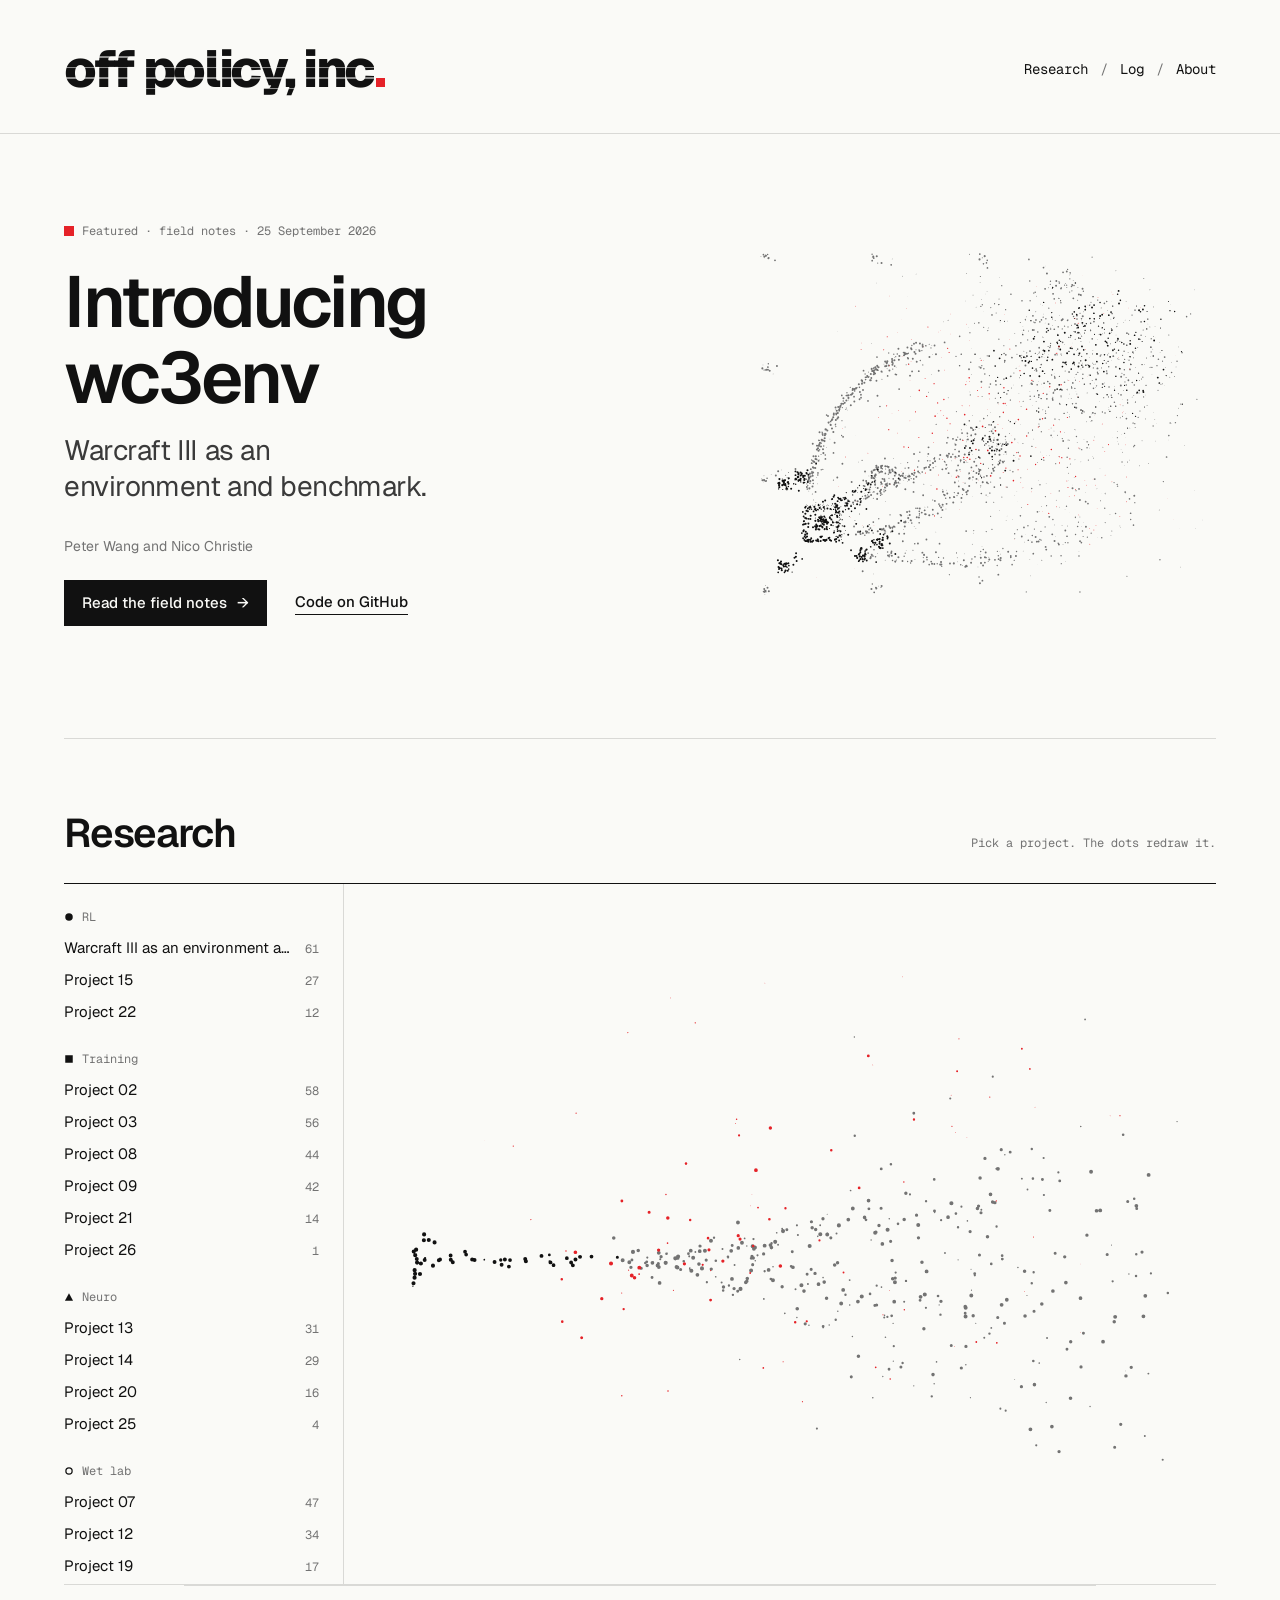
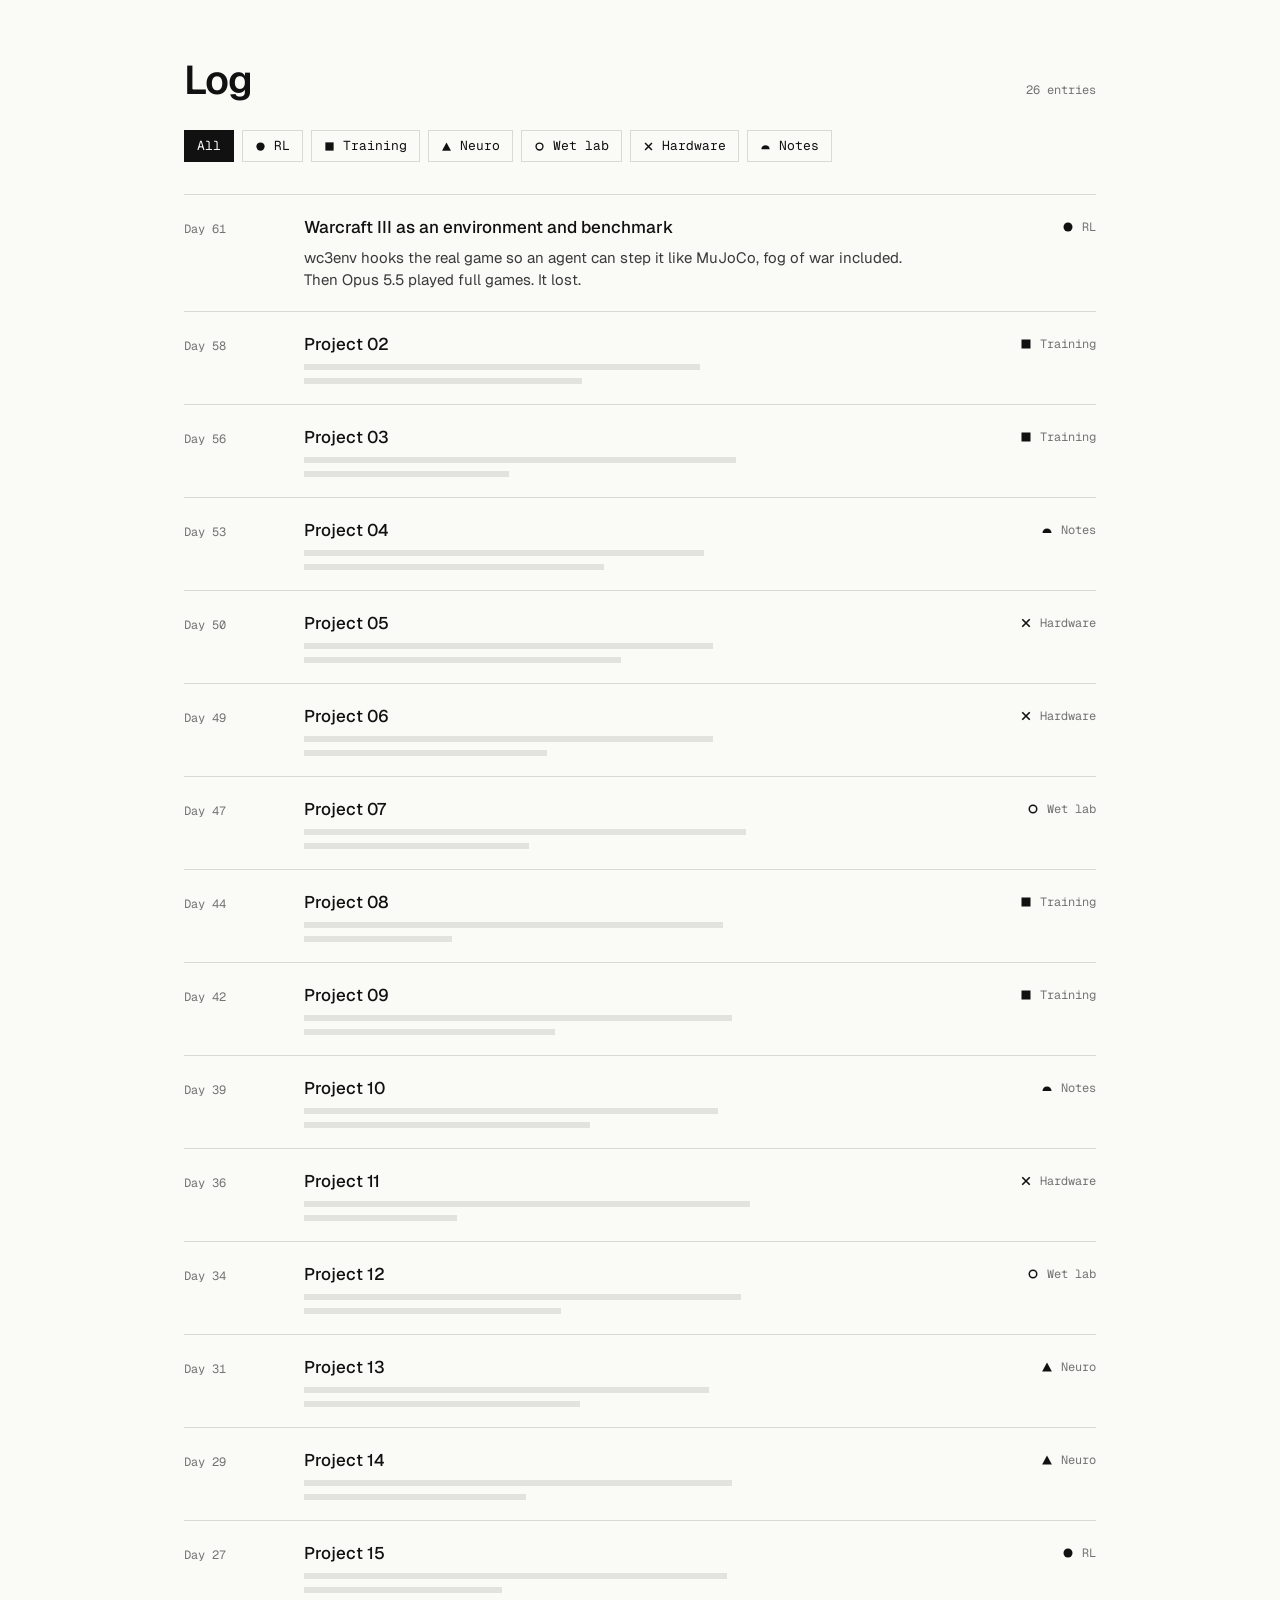
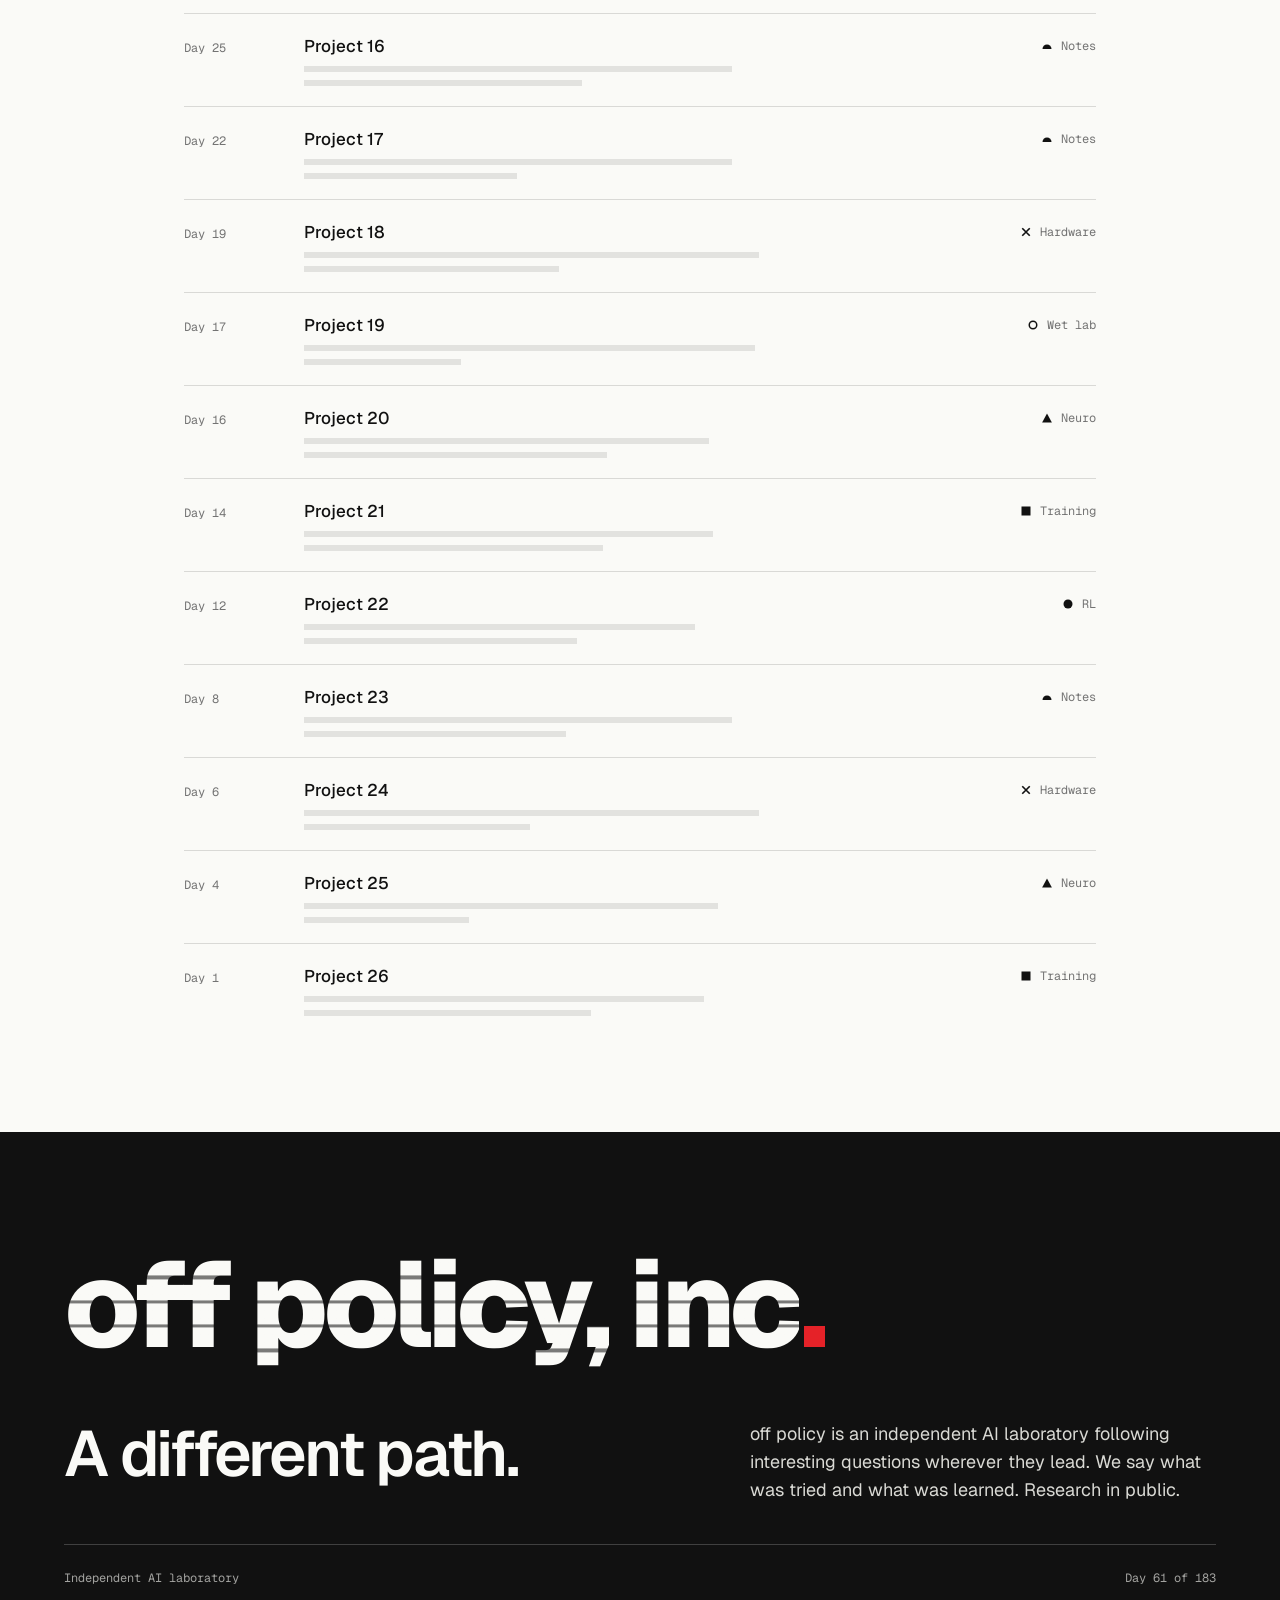
==== index.html @ c38260d5 "Deploy 2026-09-25T15:53Z" ====
<!doctype html>
<html lang="en">
<head>
<meta charset="utf-8">
<meta name="viewport" content="width=device-width, initial-scale=1">
<title>off policy, inc.</title>
<meta name="description" content="off policy is an independent AI laboratory following interesting questions wherever they lead.">
<link rel="stylesheet" href="https://fonts.googleapis.com/css2?family=Geist:wght@400;500;600;800&family=Geist+Mono:wght@400&display=swap">
<style>
/* off policy / edition 01 tokens (brand kit: assets/tokens.css) */
:root {
  --op-ink: #111111; --op-paper: #FAFAF7; --op-gray: #737373; --op-signal: #E52228; --op-marker: #F3E52B;
  --op-sans: "Geist", Arial, sans-serif; --op-mono: "Geist Mono", ui-monospace, Menlo, monospace; --op-sig: "Geist Pixel Line", "Geist", Arial, sans-serif;
  --line: rgba(17, 17, 17, .14); --soft: rgba(17, 17, 17, .06); --margin: 64px; --max: 1440px;
}
@media (max-width: 760px) { :root { --margin: 24px; } }
*, *::before, *::after { box-sizing: border-box; }
html { scroll-behavior: smooth; } @media (prefers-reduced-motion: reduce) { html { scroll-behavior: auto; } }
body { margin: 0; background: var(--op-paper); color: var(--op-ink); font: 400 18px/28px var(--op-sans); -webkit-font-smoothing: antialiased; }
@media (max-width: 760px) { body { font-size: 16px; line-height: 24px; } }
a { color: inherit; } button { font: inherit; color: inherit; }
:focus-visible { outline: 2px solid var(--op-ink); outline-offset: 3px; }
.wrap { max-width: var(--max); margin-inline: auto; padding-inline: var(--margin); }
.label { font: 400 12px/18px var(--op-mono); color: var(--op-gray); margin: 0; display: flex; align-items: center; gap: 8px; }
.label svg { color: var(--op-ink); }
.sq { display: inline-block; width: 10px; height: 10px; background: var(--op-signal); flex: none; }
.bars { display: flex; flex-direction: column; gap: 10px; } .bars span { display: block; height: 6px; background: var(--op-ink); opacity: .1; }

/* the signature: a sliced Geist 800 rebuild of the kit's scanline wordmark (ref. Geist Pixel Line), lowercase,
   set as "off policy, inc" with the red square as its full stop. Live text, so it stays crisp and searchable. */
.wordmark { --wm: var(--op-ink); display: inline-flex; align-items: baseline; font-size: 52px; line-height: 1; text-decoration: none; white-space: nowrap; }
.wordmark .wm { font: 800 1em/1.25 var(--op-sans); letter-spacing: -.045em; color: transparent;
  background: repeating-linear-gradient(to bottom, var(--wm) 0 .174em, color-mix(in srgb, var(--wm) 45%, transparent) .174em .2em) 0 .02em; -webkit-background-clip: text; background-clip: text; } /* thin, half-transparent cuts; the phase keeps the tittle of the i clear */
/* the full stop of "inc." is the signal square: solid, on the baseline, a period's width from the c */
.wordmark .dot { display: inline-block; width: .17em; height: .17em; margin-left: .045em; background: var(--op-signal); flex: none; }
@media (max-width: 760px) { .wordmark { font-size: 40px; } }
.about .wordmark { --wm: var(--op-paper); }
.btn { display: inline-flex; align-items: center; gap: 10px; background: var(--op-ink); color: var(--op-paper); text-decoration: none; font: 500 15px/20px var(--op-sans); padding: 13px 18px; border-radius: 0; }
.btn:hover { background: #000; } .btn::after { content: "\2192"; }
.link { font: 500 15px/20px var(--op-sans); text-decoration: none; border-bottom: 1px solid var(--op-ink); padding-bottom: 2px; }
.link:hover { color: var(--op-signal); border-color: var(--op-signal); }
.actions { display: flex; flex-wrap: wrap; align-items: center; gap: 16px 28px; margin: 0; }

/* ---------- header ---------- */
.top { display: flex; align-items: center; justify-content: space-between; gap: 24px; padding-block: 36px 32px; }
.top nav { display: flex; align-items: center; gap: 12px; font: 400 14px/18px var(--op-mono); }
.top nav a { text-decoration: none; color: var(--op-ink); } .top nav a:hover { color: var(--op-signal); } .top nav span { color: var(--op-gray); }
@media (max-width: 760px) { .top { flex-direction: column; align-items: flex-start; padding-block: 24px; } }

/* ---------- featured ---------- */
.feature { display: grid; grid-template-columns: repeat(12, minmax(0, 1fr)); column-gap: 24px; row-gap: 40px; padding-block: 88px 112px; border-top: 1px solid var(--line); }
.f-copy { grid-column: 1 / span 6; display: flex; flex-direction: column; gap: 24px; align-self: center; }
.f-copy h1 { margin: 0; font: 600 72px/76px var(--op-sans); letter-spacing: -.04em; text-wrap: balance; }
.f-copy .sub { margin: -8px 0 8px; font: 400 28px/36px var(--op-sans); letter-spacing: -.015em; color: #3a3a3a; text-wrap: balance; max-width: 16em; }
.f-copy .by { margin: 0; font: 400 14px/20px var(--op-sans); color: var(--op-gray); }
.f-art { grid-column: 8 / span 5; margin: 0; display: flex; flex-direction: column; gap: 14px; align-self: center; }
.f-art canvas { width: 100%; aspect-ratio: 13 / 10; display: block; cursor: crosshair; }
@media (max-width: 1100px) { .f-copy h1 { font-size: 56px; line-height: 60px; } .f-copy .sub { font-size: 24px; line-height: 32px; } }
@media (max-width: 900px) { .f-copy, .f-art { grid-column: 1 / -1; } }
@media (max-width: 760px) { .feature { padding-block: 40px 64px; } .f-copy h1 { font-size: 40px; line-height: 44px; } .f-copy .sub { font-size: 20px; line-height: 28px; } }
/* ---------- research explorer ---------- */
.sec-head { display: flex; flex-wrap: wrap; align-items: baseline; justify-content: space-between; gap: 12px 32px; padding-block: 72px 28px; border-top: 1px solid var(--line); }
.sec-head h2 { margin: 0; font: 600 40px/44px var(--op-sans); letter-spacing: -.03em; }
.explorer { display: grid; grid-template-columns: 280px 0px minmax(0, 1fr); height: min(78vh, 780px); min-height: 520px; border-top: 1px solid var(--op-ink); border-bottom: 1px solid var(--line); transition: grid-template-columns .55s cubic-bezier(.7, 0, .2, 1); }
.explorer.open { grid-template-columns: 280px minmax(0, 1.1fr) minmax(0, 1fr); }
.index { overflow-y: auto; padding: 24px 24px 24px 0; border-right: 1px solid var(--line); min-height: 0; }
.index h3 { margin: 22px 0 6px; font: 400 12px/18px var(--op-mono); color: var(--op-gray); display: flex; align-items: center; gap: 8px; } .index h3:first-child { margin-top: 0; } .index h3 svg { color: var(--op-ink); }
.row { display: flex; align-items: baseline; gap: 12px; width: 100%; padding: 5px 0; border: 0; background: none; cursor: pointer; text-align: left; font: 400 15px/22px var(--op-sans); }
.row .t { flex: 1; min-width: 0; white-space: nowrap; overflow: hidden; text-overflow: ellipsis; } .row .d { font: 400 12px/18px var(--op-mono); color: var(--op-gray); font-variant-numeric: tabular-nums; }
.row:hover .t { text-decoration: underline; text-underline-offset: 3px; text-decoration-thickness: 1px; }
.row[aria-pressed="true"] .t { font-weight: 500; } .row[aria-pressed="true"] .d { color: var(--op-signal); } .row[aria-pressed="true"]::before { content: ""; width: 8px; height: 8px; background: var(--op-signal); align-self: center; flex: none; }
.panel { overflow: hidden; min-width: 0; } .explorer.open .panel { border-right: 1px solid var(--line); }
.pin { height: 100%; overflow-y: auto; padding: 28px 40px 40px; display: flex; flex-direction: column; gap: 20px; }
.pin h3 { margin: 0; font: 600 32px/36px var(--op-sans); letter-spacing: -.025em; text-wrap: balance; max-width: 18em; }
.pin p { margin: 0; max-width: 36em; font-size: 16px; line-height: 26px; } .pin .by { color: var(--op-gray); font-size: 14px; } .pin .label { margin-bottom: -4px; }
.pin .bars { max-width: 420px; } .pin .actions { margin-top: 8px; }
#dots { width: 100%; height: 100%; display: block; min-width: 0; cursor: crosshair; }
@media (max-width: 900px) {
  .explorer, .explorer.open { grid-template-columns: 1fr; grid-template-rows: auto auto 56vh; height: auto; }
  .index { max-height: 240px; border-right: 0; border-bottom: 1px solid var(--line); padding-right: 0; }
  .panel { display: none; } .explorer.open .panel { display: block; border-right: 0; border-bottom: 1px solid var(--line); } .pin { height: auto; padding-inline: 0; }
}
@media (prefers-reduced-motion: reduce) { .explorer { transition: none; } }

/* ---------- the log ---------- */
.log { max-width: 1040px; padding-bottom: 96px; }
.chips { display: flex; flex-wrap: wrap; gap: 8px; margin-bottom: 32px; }
.chip { display: inline-flex; align-items: center; gap: 8px; border: 1px solid var(--line); border-radius: 0; background: none; padding: 6px 12px; cursor: pointer; font: 400 13px/18px var(--op-mono); }
.chip:hover { border-color: var(--op-ink); } .chip[aria-pressed="true"] { background: var(--op-ink); color: var(--op-paper); border-color: var(--op-ink); }
.entry { display: grid; grid-template-columns: 96px minmax(0, 1fr) 120px; gap: 6px 24px; padding: 20px 0; border-top: 1px solid var(--line); align-items: baseline; }
.entry .day, .entry .tag { font: 400 12px/18px var(--op-mono); color: var(--op-gray); font-variant-numeric: tabular-nums; }
.entry .tag { display: flex; align-items: center; gap: 8px; justify-content: flex-end; } .entry .tag svg { color: var(--op-ink); }
.entry h3 { margin: 0 0 8px; font: 500 17px/24px var(--op-sans); } .entry h3 button { all: unset; cursor: pointer; } .entry h3 button:hover { text-decoration: underline; text-underline-offset: 3px; text-decoration-thickness: 1px; } .entry h3 button:focus-visible { outline: 2px solid var(--op-ink); outline-offset: 3px; }
.entry p { margin: 0; font-size: 15px; line-height: 22px; color: #3a3a3a; max-width: 40em; } .entry .bars { max-width: 460px; gap: 8px; }
.entry[hidden] { display: none; }
@media (max-width: 760px) { .entry { grid-template-columns: 1fr; } .entry .tag { justify-content: flex-start; } }

/* ---------- about / footer, on ink ---------- */
.about { background: var(--op-ink); color: var(--op-paper); }
.about .wrap { display: grid; grid-template-columns: repeat(12, minmax(0, 1fr)); column-gap: 24px; row-gap: 40px; padding-block: 96px 56px; }
.about .wordmark { grid-column: 1 / -1; font-size: clamp(46px, 9.5vw, 140px); }
.about h2 { grid-column: 1 / span 6; margin: 0; font: 600 64px/68px var(--op-sans); letter-spacing: -.035em; }
.about .pos { grid-column: 8 / span 5; margin: 0; align-self: end; color: #d9d9d4; }
.about .foot { grid-column: 1 / -1; display: flex; flex-wrap: wrap; justify-content: space-between; gap: 12px 32px; padding-top: 24px; border-top: 1px solid rgba(250, 250, 247, .2); font: 400 12px/18px var(--op-mono); color: #a3a3a0; }
@media (max-width: 900px) { .about h2, .about .pos { grid-column: 1 / -1; } .about h2 { font-size: 40px; line-height: 44px; } }

</style>
</head>
<body>
<header class="top wrap">
  <a class="wordmark" href="#" aria-label="off policy, inc. Home"><span class="wm">off policy, inc</span><span class="dot" aria-hidden="true"></span></a>
  <nav aria-label="Site"><a href="#research">Research</a><span aria-hidden="true">/</span><a href="#log">Log</a><span aria-hidden="true">/</span><a href="#about">About</a></nav>
</header>
<main>
  <section class="feature wrap" aria-labelledby="f-title">
    <div class="f-copy">
      <p class="label"><span class="sq" aria-hidden="true"></span>Featured · field notes · 25 September 2026</p>
      <h1 id="f-title">Introducing wc3env</h1>
      <p class="sub">Warcraft III as an environment and benchmark.</p>
      <p class="by">Peter Wang and Nico Christie</p>
      <p class="actions"><a class="btn" href="https://pwang724.github.io/wc3env/">Read the field notes</a><a class="link" href="https://github.com/pwang724/wc3env">Code on GitHub</a></p>
    </div>
    <figure class="f-art">
      <canvas id="featureDots" role="img" aria-label="Illustrative map of one game: our base at lower left, a cleared creep camp in the middle, the enemy base and towers at upper right. Dashed gray lines show the plan; one red path shows the army walking into the enemy towers."></canvas>
    </figure>
  </section>

  <section id="research" class="wrap" aria-labelledby="r-title">
    <div class="sec-head"><h2 id="r-title">Research</h2><p class="label">Pick a project. The dots redraw it.</p></div>
    <div class="explorer" id="explorer">
      <div class="index" id="index" aria-label="Projects"></div>
      <div class="panel"><div class="pin" id="pin"></div></div>
      <canvas id="dots" role="img" aria-label="A field of dots that draws the selected project"></canvas>
    </div>
  </section>

  <section class="log wrap" id="log" aria-labelledby="l-title">
    <div class="sec-head"><h2 id="l-title">Log</h2><p class="label" id="count"></p></div>
    <div class="chips" id="chips" role="group" aria-label="Filter by type"></div>
    <div class="feed" id="feed"></div>
  </section>
</main>
<footer class="about" id="about">
  <div class="wrap">
    <span class="wordmark" aria-hidden="true"><span class="wm">off policy, inc</span><span class="dot"></span></span>
    <h2>A different path.</h2>
    <p class="pos">off policy is an independent AI laboratory following interesting questions wherever they lead. We say what was tried and what was learned. Research in public.</p>
    <div class="foot"><span>Independent AI laboratory</span><span>Day 61 of 183</span></div>
  </div>
</footer>
<script>
(function () {
  'use strict';
  var C = { blue: '#1f3bff', paper: '#ecebe4', ink: '#15151a', orange: '#ff5a1f', yellow: '#ffd400', pink: '#ff6fb5', wall: '#2b2b33' };
  var F = { d: '"Archivo Black", "Arial Black", Impact, sans-serif', m: '"Space Mono", ui-monospace, Menlo, monospace', k: '"Permanent Marker", "Marker Felt", cursive' };
  var TAU = Math.PI * 2, NOTEXT = false;

  /* ---------------- helpers ---------------- */
  function rng(seed) { return function () { seed |= 0; seed = seed + 0x6D2B79F5 | 0; var t = Math.imul(seed ^ seed >>> 15, 1 | seed); t = t + Math.imul(t ^ t >>> 7, 61 | t) ^ t; return ((t ^ t >>> 14) >>> 0) / 4294967296; }; }
  function pick(R, a) { return a[(R() * a.length) | 0]; }
  function rr(R, a, b) { return a + R() * (b - a); }
  function makeNoise(R) {
    var p = new Uint8Array(512), i, j, t;
    for (i = 0; i < 256; i++) p[i] = i;
    for (i = 255; i > 0; i--) { j = (R() * (i + 1)) | 0; t = p[i]; p[i] = p[j]; p[j] = t; }
    for (i = 0; i < 256; i++) p[256 + i] = p[i];
    function h(x, y) { return p[p[x & 255] + (y & 255)] / 255; }
    return function (x, y) {
      var xi = Math.floor(x), yi = Math.floor(y), xf = x - xi, yf = y - yi;
      var u = xf * xf * (3 - 2 * xf), v = yf * yf * (3 - 2 * yf);
      var a = h(xi, yi), b = h(xi + 1, yi), c = h(xi, yi + 1), d = h(xi + 1, yi + 1);
      return a + (b - a) * u + (c - a) * v + (a - b - c + d) * u * v;
    };
  }
  function spray(ctx, R, x, y, r, color, n) {
    ctx.fillStyle = color;
    for (var i = 0; i < n; i++) {
      var a = R() * TAU, d = r * Math.pow(R(), 0.6) * (R() < 0.07 ? 2.3 : 1), s = R() < 0.15 ? 3 : 1.6;
      ctx.globalAlpha = 0.25 + R() * 0.55;
      ctx.fillRect(x + Math.cos(a) * d, y + Math.sin(a) * d, s, s);
    }
    ctx.globalAlpha = 1;
  }
  function sprayLine(ctx, R, x0, y0, x1, y1, r, color, dens) {
    var L = Math.hypot(x1 - x0, y1 - y0), n = Math.max(1, L / (r * 0.35));
    for (var i = 0; i <= n; i++) { var t = i / n; spray(ctx, R, x0 + (x1 - x0) * t, y0 + (y1 - y0) * t, r, color, dens); }
  }
  function drip(ctx, R, x, y, w, len, color) {
    ctx.strokeStyle = color; ctx.fillStyle = color; ctx.lineCap = 'round'; ctx.lineWidth = w;
    ctx.beginPath(); ctx.moveTo(x, y); ctx.lineTo(x, y + len); ctx.stroke();
    ctx.beginPath(); ctx.arc(x, y + len, w * 0.72, 0, TAU); ctx.fill();
  }
  function grain(ctx, R, W, H, amt) {
    var n = W * H * amt;
    for (var i = 0; i < n; i++) {
      ctx.globalAlpha = R() * 0.22; ctx.fillStyle = R() < 0.5 ? '#000' : '#fff';
      var s = R() < 0.1 ? 3 : 1.5; ctx.fillRect(R() * W, R() * H, s, s);
    }
    ctx.globalAlpha = 1;
  }
  function halftone(ctx, W, H, step, ang, color, fn) {
    var ca = Math.cos(ang), sa = Math.sin(ang), n = Math.ceil(Math.hypot(W, H) / step / 2) + 2;
    ctx.fillStyle = color;
    for (var i = -n; i <= n; i++) for (var j = -n; j <= n; j++) {
      var x = W / 2 + (i * ca - j * sa) * step, y = H / 2 + (i * sa + j * ca) * step;
      if (x < -step || y < -step || x > W + step || y > H + step) continue;
      var v = fn(x, y); if (v <= 0.02) continue;
      ctx.beginPath(); ctx.arc(x, y, Math.min(1, v) * step * 0.72, 0, TAU); ctx.fill();
    }
  }
  function torn(ctx, R, w, h, j) {
    var pts = [], s = 18, x, y;
    for (x = -w / 2; x < w / 2; x += s) pts.push([x, -h / 2 + (R() - 0.5) * j]);
    for (y = -h / 2; y < h / 2; y += s) pts.push([w / 2 + (R() - 0.5) * j, y]);
    for (x = w / 2; x > -w / 2; x -= s) pts.push([x, h / 2 + (R() - 0.5) * j]);
    for (y = h / 2; y > -h / 2; y -= s) pts.push([-w / 2 + (R() - 0.5) * j, y]);
    ctx.beginPath(); pts.forEach(function (p, i) { if (i) ctx.lineTo(p[0], p[1]); else ctx.moveTo(p[0], p[1]); }); ctx.closePath();
  }
  function rrect(ctx, x, y, w, h, r) {
    ctx.beginPath(); ctx.moveTo(x + r, y); ctx.arcTo(x + w, y, x + w, y + h, r); ctx.arcTo(x + w, y + h, x, y + h, r);
    ctx.arcTo(x, y + h, x, y, r); ctx.arcTo(x, y, x + w, y, r); ctx.closePath();
  }
  function stripes(ctx, x, y, w, h, sw, c1, c2) {
    ctx.save(); ctx.beginPath(); ctx.rect(x, y, w, h); ctx.clip();
    ctx.fillStyle = c1; ctx.fillRect(x, y, w, h); ctx.fillStyle = c2;
    for (var k = -h; k < w + h; k += sw * 2) { ctx.beginPath(); ctx.moveTo(x + k, y + h); ctx.lineTo(x + k + sw, y + h); ctx.lineTo(x + k + sw + h, y); ctx.lineTo(x + k + h, y); ctx.closePath(); ctx.fill(); }
    ctx.restore();
  }
  function fit(ctx, txt, fam, maxW, weight) {
    ctx.font = (weight || 400) + ' 100px ' + fam; var s = 100 * maxW / ctx.measureText(txt).width;
    ctx.font = (weight || 400) + ' ' + s + 'px ' + fam; return s;
  }
  function label(ctx, txt, x, y, size, color, align, fam, weight) { if (NOTEXT) return;
    ctx.font = (weight || 400) + ' ' + size + 'px ' + (fam || F.m); ctx.fillStyle = color; ctx.textAlign = align || 'left'; ctx.textBaseline = 'alphabetic'; ctx.fillText(txt, x, y);
  }
  function marker(ctx, txt, x, y, size, color, rot) { if (NOTEXT) return;
    ctx.save(); ctx.translate(x, y); ctx.rotate(rot || 0); label(ctx, txt, 0, 0, size, color, 'left', F.k); ctx.restore();
  }
  function arrow(ctx, x, y, a, len, lw, color) {
    ctx.save(); ctx.translate(x, y); ctx.rotate(a); ctx.strokeStyle = color; ctx.fillStyle = color; ctx.lineWidth = lw; ctx.lineCap = 'butt';
    ctx.beginPath(); ctx.moveTo(-len / 2, 0); ctx.lineTo(len / 2 - lw * 1.5, 0); ctx.stroke();
    ctx.beginPath(); ctx.moveTo(len / 2, 0); ctx.lineTo(len / 2 - lw * 3, -lw * 1.8); ctx.lineTo(len / 2 - lw * 3, lw * 1.8); ctx.closePath(); ctx.fill(); ctx.restore();
  }
  function onColor(c) { return (c === C.blue || c === C.ink || c === C.wall) ? C.paper : C.ink; }


  /* Vol. 3: no words anywhere. Paper + ink, blue = the plan, orange spray = what actually happened. */
  function base(ctx, W, H, R) { ctx.fillStyle = C.paper; ctx.fillRect(0, 0, W, H); grain(ctx, R, W, H, 0.0016); }
  function sprayPath(ctx, R, pts, r, color, dens, dripP) {
    for (var i = 1; i < pts.length; i++) {
      sprayLine(ctx, R, pts[i - 1][0], pts[i - 1][1], pts[i][0], pts[i][1], r, color, dens);
      if (dripP && R() < dripP) drip(ctx, R, pts[i][0], pts[i][1], rr(R, 5, 10), rr(R, 50, 240), color);
    }
  }
  function bez(p0, p1, p2, p3, n) {
    var out = []; for (var i = 0; i <= n; i++) { var t = i / n, u = 1 - t; out.push([u * u * u * p0[0] + 3 * u * u * t * p1[0] + 3 * u * t * t * p2[0] + t * t * t * p3[0], u * u * u * p0[1] + 3 * u * u * t * p1[1] + 3 * u * t * t * p2[1] + t * t * t * p3[1]]); } return out;
  }
  function blob(ctx, R, x, y, r, color, drips) {
    spray(ctx, R, x, y, r, color, r * 22); spray(ctx, R, x, y, r * 0.55, color, r * 16);
    for (var i = 0; i < (drips || 0); i++) drip(ctx, R, x + rr(R, -r * 0.5, r * 0.5), y + r * 0.2, rr(R, 5, 10), rr(R, 60, 260), color);
  }
  function sprayRect(ctx, R, x, y, w, h, color, n) {
    ctx.fillStyle = color; for (var i = 0; i < n; i++) { ctx.globalAlpha = 0.3 + R() * 0.6; var s = R() < 0.15 ? 3 : 1.7; ctx.fillRect(x + R() * w + (R() < 0.06 ? rr(R, -8, 8) : 0), y + R() * h + (R() < 0.06 ? rr(R, -8, 8) : 0), s, s); } ctx.globalAlpha = 1;
  }
  function mouse(ctx, R, x, y, s, ang, col) {
    ctx.save(); ctx.translate(x, y); ctx.rotate(ang); ctx.fillStyle = col; ctx.strokeStyle = col; ctx.lineWidth = s * 0.1; ctx.lineCap = 'round';
    ctx.beginPath(); ctx.moveTo(-s * 0.9, 0); ctx.bezierCurveTo(-s * 1.6, s * rr(R, -0.8, 0.8), -s * 2.2, s * rr(R, -0.8, 0.8), -s * 2.9, s * rr(R, -0.6, 0.6)); ctx.stroke();
    ctx.beginPath(); ctx.ellipse(0, 0, s, s * 0.58, 0, 0, TAU); ctx.fill();
    ctx.beginPath(); ctx.moveTo(s * 0.6, -s * 0.44); ctx.quadraticCurveTo(s * 1.35, -s * 0.3, s * 1.75, 0); ctx.quadraticCurveTo(s * 1.35, s * 0.3, s * 0.6, s * 0.44); ctx.fill();
    [-1, 1].forEach(function (k) { ctx.beginPath(); ctx.arc(s * 0.8, k * s * 0.48, s * 0.28, 0, TAU); ctx.fill(); });
    ctx.fillStyle = C.paper; [-1, 1].forEach(function (k) { ctx.beginPath(); ctx.arc(s * 1.25, k * s * 0.14, s * 0.05, 0, TAU); ctx.fill(); });
    ctx.restore();
  }
  function fly(ctx, x, y, s, ang, col) {
    ctx.save(); ctx.translate(x, y); ctx.rotate(ang); ctx.lineWidth = Math.max(1.5, s * 0.12);
    [-1, 1].forEach(function (k) { ctx.beginPath(); ctx.ellipse(-s * 0.5, k * s * 0.62, s * 1.0, s * 0.36, k * 0.55, 0, TAU); ctx.fillStyle = C.paper; ctx.fill(); ctx.strokeStyle = col; ctx.stroke(); });
    ctx.fillStyle = col; ctx.beginPath(); ctx.ellipse(0, 0, s, s * 0.42, 0, 0, TAU); ctx.fill(); ctx.beginPath(); ctx.arc(s * 1.1, 0, s * 0.36, 0, TAU); ctx.fill(); ctx.restore();
  }
  function eyeball(ctx, x, y, r, tx, ty, iris) {
    var a = Math.atan2(ty - y, tx - x), d = Math.min(r * 0.36, Math.hypot(tx - x, ty - y) * 0.2), ix = x + Math.cos(a) * d, iy = y + Math.sin(a) * d;
    ctx.fillStyle = C.paper; ctx.strokeStyle = C.ink; ctx.lineWidth = Math.max(2.5, r * 0.09); ctx.beginPath(); ctx.arc(x, y, r, 0, TAU); ctx.fill(); ctx.stroke();
    ctx.fillStyle = iris; ctx.beginPath(); ctx.arc(ix, iy, r * 0.56, 0, TAU); ctx.fill(); ctx.fillStyle = C.ink; ctx.beginPath(); ctx.arc(ix, iy, r * 0.28, 0, TAU); ctx.fill();
    ctx.fillStyle = C.paper; ctx.beginPath(); ctx.arc(ix - r * 0.18, iy - r * 0.2, r * 0.1, 0, TAU); ctx.fill();
  }


  /* ---------- vol. 4 helpers: riso dot tones, local halftone, parametric fly ---------- */
  var PAT = {};
  function dots(ctx, color, step, fr) {
    var k = color + '|' + step + '|' + fr.toFixed(3); if (PAT[k]) return PAT[k];
    var c = document.createElement('canvas'); c.width = c.height = step; var g = c.getContext('2d'); g.fillStyle = color; var r = step * fr;
    [[0, 0], [step, 0], [0, step], [step, step], [step / 2, step / 2]].forEach(function (p) { g.beginPath(); g.arc(p[0], p[1], r, 0, TAU); g.fill(); });
    return (PAT[k] = ctx.createPattern(c, 'repeat'));
  }
  function tone(ctx, color, lv, step, under) { // fills the current path with a dot screen at darkness lv (0..1)
    step = step || 10; if (under !== false) { ctx.fillStyle = C.paper; ctx.fill(); }
    if (lv <= 0.01) return; if (lv >= 0.97) { ctx.fillStyle = color; ctx.fill(); return; }
    if (lv <= 0.62) { ctx.fillStyle = dots(ctx, color, step, 0.36 * Math.sqrt(lv / 0.62)); ctx.fill(); }
    else { ctx.fillStyle = color; ctx.fill(); ctx.fillStyle = dots(ctx, C.paper, step, 0.34 * Math.sqrt((1 - lv) / 0.38)); ctx.fill(); }
  }
  function htDisk(ctx, cx, cy, rad, step, ang, color, fn) {
    var ca = Math.cos(ang), sa = Math.sin(ang), n = Math.ceil(rad / step) + 2; ctx.fillStyle = color;
    for (var i = -n; i <= n; i++) for (var j = -n; j <= n; j++) { var x = cx + (i * ca - j * sa) * step, y = cy + (i * sa + j * ca) * step, v = fn(x, y); if (v <= 0.02) continue; ctx.beginPath(); ctx.arc(x, y, Math.min(1, v) * step * 0.72, 0, TAU); ctx.fill(); }
  }
  function randn(R) { return (R() + R() + R() + R() - 2) * 1.2; }
  function drawFly(ctx, R, cx, ty, S, o) {
    o = o || {}; var spread = o.spread || rr(R, 0.4, 0.6), wl = S * (o.wl || 0.43), ww = S * (o.ww || 0.125), body = o.body || C.ink, eyeC = o.eye || C.orange, i;
    [-1, 1].forEach(function (k) {
      ctx.save(); ctx.translate(cx + k * S * 0.04, ty); ctx.rotate(k * -spread);
      ctx.beginPath(); ctx.ellipse(0, wl * 0.5, ww, wl * 0.5, 0, 0, TAU); ctx.fillStyle = C.paper; ctx.fill(); ctx.strokeStyle = C.ink; ctx.lineWidth = Math.max(2, S * 0.0036); ctx.stroke(); ctx.save(); ctx.clip();
      ctx.strokeStyle = o.vein || C.blue; ctx.lineWidth = Math.max(1.3, S * 0.0022);
      for (var v = -2; v <= 2; v++) { ctx.beginPath(); ctx.moveTo(0, 0); ctx.bezierCurveTo(v * ww * 0.3, wl * 0.3, v * ww * (o.curly ? 1.1 : 0.55), wl * 0.65, v * ww * (o.curly ? -0.2 : 0.5), wl * 1.05); ctx.stroke(); }
      ctx.beginPath(); ctx.moveTo(-ww, wl * 0.42); ctx.quadraticCurveTo(0, wl * 0.5, ww, wl * 0.36); ctx.stroke(); ctx.restore(); ctx.restore();
    });
    ctx.strokeStyle = C.ink; ctx.lineWidth = Math.max(2.5, S * 0.0057); ctx.lineCap = 'round'; ctx.lineJoin = 'round';
    [-1, 1].forEach(function (k) { for (i = 0; i < 3; i++) { var by = ty + (i - 1) * S * 0.035, a = (i - 1) * 0.7 + rr(R, -0.1, 0.1), kx = cx + k * S * 0.17, ky = by + Math.sin(a) * S * 0.1 - S * 0.02, fx = kx + k * S * 0.07, fy = ky + S * 0.11 * (i === 0 ? -0.9 : 1); ctx.beginPath(); ctx.moveTo(cx + k * S * 0.05, by); ctx.lineTo(kx, ky); ctx.lineTo(fx, fy); ctx.lineTo(fx + k * S * 0.011, fy + S * 0.007); ctx.stroke(); } });
    var ay = ty + S * 0.2, bands = o.bands || 7; ctx.save(); ctx.beginPath(); ctx.ellipse(cx, ay, S * 0.075, S * 0.15, 0, 0, TAU); ctx.clip(); ctx.fillStyle = C.paper; ctx.fillRect(cx - S, ay - S, S * 2, S * 2); ctx.fillStyle = body; for (i = 0; i < bands; i++) ctx.fillRect(cx - S, ay - S * 0.15 + (i + 0.45) * S * 0.3 / bands, S * 2, S * 0.3 / bands * (0.4 + i * 0.06)); ctx.restore();
    ctx.strokeStyle = C.ink; ctx.lineWidth = Math.max(2, S * 0.0043); ctx.beginPath(); ctx.ellipse(cx, ay, S * 0.075, S * 0.15, 0, 0, TAU); ctx.stroke();
    ctx.fillStyle = body; ctx.beginPath(); ctx.ellipse(cx, ty, S * 0.088, S * 0.095, 0, 0, TAU); ctx.fill();
    ctx.lineWidth = Math.max(1.2, S * 0.0021); for (i = 0; i < 40; i++) { var ba = R() * TAU, r0 = S * 0.085; ctx.beginPath(); ctx.moveTo(cx + Math.cos(ba) * r0, ty + Math.sin(ba) * r0 * 1.06); ctx.lineTo(cx + Math.cos(ba) * (r0 + S * 0.019), ty + Math.sin(ba) * (r0 + S * 0.019) * 1.06 + S * 0.006); ctx.stroke(); }
    var hy = ty - S * 0.125; ctx.fillStyle = body; ctx.beginPath(); ctx.ellipse(cx, hy, S * 0.06, S * 0.045, 0, 0, TAU); ctx.fill();
    ctx.lineWidth = Math.max(1.6, S * 0.0036); ctx.fillStyle = C.ink; [-1, 1].forEach(function (k) { ctx.beginPath(); ctx.moveTo(cx + k * S * 0.015, hy - S * 0.04); ctx.lineTo(cx + k * S * 0.035, hy - S * 0.085); ctx.stroke(); ctx.beginPath(); ctx.arc(cx + k * S * 0.035, hy - S * 0.09, S * 0.0065, 0, TAU); ctx.fill(); });
    var er = S * 0.068;
    [-1, 1].forEach(function (k) {
      var px = cx + k * S * 0.082; ctx.fillStyle = C.paper; ctx.beginPath(); ctx.arc(px, hy, er, 0, TAU); ctx.fill();
      if (eyeC !== 'white') htDisk(ctx, px, hy, er, Math.max(3, S / 110), 0.5, eyeC, function (x, y) { if (Math.hypot(x - px, y - hy) >= er) return 0; return 0.98 - 0.5 * Math.max(0, 1 - Math.hypot(x - px + er * 0.3, y - hy + er * 0.3) / er); });
      ctx.strokeStyle = C.ink; ctx.lineWidth = Math.max(2, S * 0.0043); ctx.beginPath(); ctx.arc(px, hy, er, 0, TAU); ctx.stroke();
    });
    if (o.pin) { ctx.fillStyle = C.paper; ctx.beginPath(); ctx.arc(cx, ty, S * 0.02, 0, TAU); ctx.fill(); ctx.fillStyle = C.blue; ctx.beginPath(); ctx.arc(cx, ty, S * 0.012, 0, TAU); ctx.fill(); }
  }

  /* ---------------- 01 the rig (isometric) ---------------- */
  function rig(ctx, W, H, R) {
    base(ctx, W, H, R);
    var u = W / 31, ox = W * 0.5, oy = H * 0.36, i, j, items = [];
    function I(x, y, z) { return [ox + (x - y) * u, oy + (x + y) * u * 0.5 - (z || 0) * u]; }
    function path(pts) { ctx.beginPath(); pts.forEach(function (p, k) { if (k) ctx.lineTo(p[0], p[1]); else ctx.moveTo(p[0], p[1]); }); ctx.closePath(); }
    function cc(c, k) { return typeof c === 'string' ? c : c[k]; }
    function face(pts, color, lv, step) { path(pts); tone(ctx, color, lv, step || 8); ctx.strokeStyle = C.ink; ctx.lineWidth = 2; ctx.lineJoin = 'round'; ctx.stroke(); }
    function box(x, y, z, w, d, h, col, lv, step) {
      face([I(x, y + d, z), I(x + w, y + d, z), I(x + w, y + d, z + h), I(x, y + d, z + h)], cc(col, 1), lv[1], step);
      face([I(x + w, y, z), I(x + w, y + d, z), I(x + w, y + d, z + h), I(x + w, y, z + h)], cc(col, 2), lv[2], step);
      face([I(x, y, z + h), I(x + w, y, z + h), I(x + w, y + d, z + h), I(x, y + d, z + h)], cc(col, 0), lv[0], step);
    }
    function cyl(x, y, z, r, h, col, lvS, lvT) {
      var b = I(x, y, z), t = I(x, y, z + h), rx = r * 1.414 * u, ry = rx / 2;
      ctx.beginPath(); ctx.ellipse(b[0], b[1], rx, ry, 0, 0, Math.PI); ctx.lineTo(t[0] - rx, t[1]); ctx.ellipse(t[0], t[1], rx, ry, 0, Math.PI, 0, true); ctx.closePath(); tone(ctx, cc(col, 1), lvS, 8); ctx.strokeStyle = C.ink; ctx.lineWidth = 2; ctx.stroke();
      ctx.beginPath(); ctx.ellipse(t[0], t[1], rx, ry, 0, 0, TAU); tone(ctx, cc(col, 0), lvT, 8); ctx.stroke(); return { t: t, rx: rx, ry: ry };
    }
    function line(a, b, col, lw) { ctx.strokeStyle = col; ctx.lineWidth = lw; ctx.beginPath(); ctx.moveTo(a[0], a[1]); ctx.lineTo(b[0], b[1]); ctx.stroke(); }
    function plant(x, y) { cyl(x, y, 0, 0.38, 0.6, [C.orange, C.orange], 0.97, 0.6); var p = I(x, y, 1.5); for (var k = 0; k < 11; k++) { var a = R() * TAU, d = rr(R, 0.1, 0.9) * u; ctx.save(); ctx.translate(p[0] + Math.cos(a) * d, p[1] + Math.sin(a) * d * 0.8); ctx.rotate(a); ctx.beginPath(); ctx.ellipse(0, 0, u * rr(R, 0.45, 0.75), u * 0.2, 0, 0, TAU); tone(ctx, C.blue, rr(R, 0.45, 0.9), 7); ctx.strokeStyle = C.ink; ctx.lineWidth = 2; ctx.stroke(); ctx.restore(); } }

    // walls + floor
    face([I(0, 0, 0), I(0, 12, 0), I(0, 12, 6), I(0, 0, 6)], C.blue, 0.84);
    face([I(0, 0, 0), I(12, 0, 0), I(12, 0, 6), I(0, 0, 6)], C.blue, 0.68);
    face([I(0, 0, 6), I(0, 12, 6), I(-0.3, 12, 6), I(-0.3, -0.3, 6)], C.ink, 0.06); face([I(0, 0, 6), I(12, 0, 6), I(12, -0.3, 6), I(-0.3, -0.3, 6)], C.ink, 0.06);
    face([I(-0.3, 12, 0), I(0, 12, 0), I(0, 12, 6), I(-0.3, 12, 6)], C.blue, 0.97); face([I(12, -0.3, 0), I(12, 0, 0), I(12, 0, 6), I(12, -0.3, 6)], C.blue, 0.97);
    face([I(0, 0), I(12, 0), I(12, 12), I(0, 12)], C.ink, 0.2);
    ctx.globalAlpha = 0.7; for (i = 1; i < 12; i++) line(I(i, 0), I(i, 12), C.paper, 2); ctx.globalAlpha = 1;
    // right wall art (x, z)
    ctx.save(); ctx.transform(u, u / 2, 0, -u, ox, oy);
    ctx.fillStyle = C.paper; ctx.strokeStyle = C.ink; ctx.lineWidth = 0.05; ctx.fillRect(1.1, 1.9, 3.6, 3.1); ctx.strokeRect(1.1, 1.9, 3.6, 3.1);
    ctx.lineWidth = 0.09; ctx.beginPath(); ctx.moveTo(1.5, 3.45); ctx.quadraticCurveTo(2.9, 5.1, 4.3, 3.45); ctx.quadraticCurveTo(2.9, 1.8, 1.5, 3.45); ctx.closePath(); ctx.stroke(); ctx.save(); ctx.clip();
    var lookx = rr(R, -0.35, 0.35); ctx.fillStyle = C.blue; ctx.beginPath(); ctx.arc(2.9 + lookx, 3.45, 0.62, 0, TAU); ctx.fill(); ctx.fillStyle = C.ink; ctx.beginPath(); ctx.arc(2.9 + lookx, 3.45, 0.28, 0, TAU); ctx.fill(); ctx.fillStyle = C.paper; ctx.beginPath(); ctx.arc(2.75 + lookx, 3.62, 0.09, 0, TAU); ctx.fill(); ctx.restore();
    ctx.fillStyle = C.paper; ctx.beginPath(); ctx.arc(6.5, 4.7, 0.55, 0, TAU); ctx.fill(); ctx.lineWidth = 0.06; ctx.stroke(); ctx.beginPath(); ctx.moveTo(6.5, 4.7); ctx.lineTo(6.5, 5.05); ctx.moveTo(6.5, 4.7); ctx.lineTo(6.75, 4.55); ctx.stroke();
    ctx.restore();
    // left wall art (y, z): blackboard with a tiny policy drift, three frames
    ctx.save(); ctx.transform(-u, u / 2, 0, -u, ox, oy);
    ctx.fillStyle = C.ink; ctx.fillRect(1.4, 2.3, 5.4, 2.9); ctx.strokeStyle = C.paper; ctx.lineWidth = 0.06; ctx.strokeRect(1.55, 2.45, 5.1, 2.6);
    ctx.setLineDash([0.22, 0.16]); ctx.beginPath(); ctx.moveTo(1.8, 3.75); ctx.lineTo(6.4, 3.75); ctx.stroke(); ctx.setLineDash([]);
    for (i = 0; i < 3; i++) { ctx.fillStyle = C.paper; ctx.strokeStyle = C.ink; ctx.lineWidth = 0.05; ctx.fillRect(7.9 + i * 1.25, 3.1, 0.95, 1.25); ctx.strokeRect(7.9 + i * 1.25, 3.1, 0.95, 1.25); ctx.fillStyle = [C.blue, C.orange, C.ink][i]; ctx.beginPath(); ctx.arc(8.375 + i * 1.25, 3.72, [0.3, 0.18, 0.24][i], 0, TAU); ctx.fill(); }
    ctx.restore();
    for (i = 0; i < 6; i++) { var yy = 6.3, zz = 3.75, vz = 0, pts = [I(0, yy, zz)]; while (yy > 1.9) { yy -= 0.06; if (yy < rr(R, 4.5, 6)) { vz += (R() - 0.5) * 0.02; vz *= 0.97; zz += vz; } zz = Math.max(2.6, Math.min(4.9, zz)); pts.push(I(0, yy, zz)); } sprayPath(ctx, R, pts, 3.2, i % 3 ? C.orange : C.paper, 9, 0); }
    // floor decals: rug, mice
    var rc = I(6.6, 6.8), rrx = 3.0 * 1.414 * u; ctx.beginPath(); ctx.ellipse(rc[0], rc[1], rrx, rrx / 2, 0, 0, TAU); tone(ctx, C.orange, 0.5, 9); ctx.strokeStyle = C.ink; ctx.lineWidth = 2.5; ctx.stroke(); ctx.beginPath(); ctx.ellipse(rc[0], rc[1], rrx * 0.9, rrx * 0.45, 0, 0, TAU); ctx.stroke();

    for (i = 0; i < 4; i++) for (j = 0; j < 4; j++) { var gx0 = 8.4 + i * 0.8, gy0 = 8.3 + j * 0.8, goal = i === 3 && j === 0, wall = !goal && R() < 0.14; path([I(gx0, gy0), I(gx0 + 0.8, gy0), I(gx0 + 0.8, gy0 + 0.8), I(gx0, gy0 + 0.8)]); tone(ctx, goal ? C.blue : C.ink, goal ? 0.97 : wall ? 0.97 : 0.02, 8); ctx.strokeStyle = C.ink; ctx.lineWidth = 2.5; ctx.stroke();
      if (!goal && !wall) { var a0 = I(gx0 + 0.4, gy0 + 0.4), horiz = R() < 0.6, a1 = horiz ? I(gx0 + 0.68, gy0 + 0.4) : I(gx0 + 0.4, gy0 + 0.12), a2 = horiz ? I(gx0 + 0.12, gy0 + 0.4) : I(gx0 + 0.4, gy0 + 0.68); line(a2, a1, C.blue, 4); ctx.fillStyle = C.blue; ctx.beginPath(); ctx.arc(a1[0], a1[1], 5.5, 0, TAU); ctx.fill(); } }
    items.push([9.6, function () { // bookshelf
      box(0.2, 8.0, 0, 0.8, 3.0, 2.8, C.ink, [0.1, 0.5, 0.97]);
      for (var sh = 0; sh < 3; sh++) { var zb = 0.15 + sh * 0.9, by = 8.1; line(I(1.0, 8.0, zb), I(1.0, 11.0, zb), C.paper, 2.5); while (by < 10.75) { var bw = rr(R, 0.1, 0.24), bh = rr(R, 0.45, 0.78); if (R() < 0.85) { path([I(1.0, by, zb), I(1.0, by + bw, zb), I(1.0, by + bw, zb + bh), I(1.0, by, zb + bh)]); ctx.fillStyle = pick(R, [C.blue, C.orange, C.paper, C.paper, C.blue]); ctx.fill(); ctx.strokeStyle = C.ink; ctx.lineWidth = 1.5; ctx.stroke(); } by += bw + 0.02; } }
    }]);
    items.push([15.2, function () { // armchair
      box(3.6, 10.0, 0, 1.5, 1.4, 0.55, C.orange, [0.4, 0.97, 0.75]); box(3.6, 10.0, 0.55, 1.5, 0.35, 0.95, C.orange, [0.4, 0.97, 0.75]); box(3.6, 10.35, 0.55, 0.3, 1.05, 0.35, C.orange, [0.4, 0.97, 0.75]); box(4.8, 10.35, 0.55, 0.3, 1.05, 0.35, C.orange, [0.4, 0.97, 0.75]);
      cyl(5.9, 10.6, 0, 0.12, 2.6, [C.ink, C.ink], 0.97, 0.97); cyl(5.9, 10.6, 2.6, 0.45, 0.5, [C.paper, C.blue], 0.55, 0.05);
    }]);
    items.push([4.5, function () { // bench, maze tray, fly vials, monitor
      box(0.3, 1.6, 0, 1.7, 5.7, 1.4, [C.ink, C.blue, C.blue], [0.08, 0.6, 0.4]);
      box(0.55, 1.95, 1.4, 1.2, 1.7, 0.12, C.ink, [0.97, 0.97, 0.97]); for (j = 1; j < 4; j++) line(I(0.55 + j * 0.3, 1.95, 1.52), I(0.55 + j * 0.3, 3.65, 1.52), C.paper, 2); for (j = 1; j < 6; j++) line(I(0.55, 1.95 + j * 0.283, 1.52), I(1.75, 1.95 + j * 0.283, 1.52), C.paper, 2);
      var g = I(1.6, 2.1, 1.52); ctx.fillStyle = C.orange; ctx.beginPath(); ctx.arc(g[0], g[1], 6, 0, TAU); ctx.fill();
      for (j = 0; j < 5; j++) box(0.7 + (j % 2) * 0.5, 4.0 + j * 0.32, 1.4, 0.22, 0.22, 0.55, [C.orange, C.ink, C.ink], [0.97, 0.1, 0.22]);
      box(0.5, 5.95, 1.4, 0.14, 1.1, 0.85, C.ink, [0.97, 0.97, 0.97]); function P(s, t) { return I(0.64, 6.03 + s * 0.94, 1.5 + t * 0.67); }
      path([P(0, 0), P(1, 0), P(1, 1), P(0, 1)]); ctx.fillStyle = C.paper; ctx.fill(); ctx.lineWidth = 3; ctx.strokeStyle = C.blue; ctx.beginPath(); for (j = 0; j <= 20; j++) { var q = P(1 - j / 20, 0.12 + 0.75 * (1 - Math.exp(-j / 5))); ctx.lineTo(q[0], q[1]); } ctx.stroke();
      ctx.strokeStyle = C.orange; ctx.beginPath(); for (j = 0; j <= 20; j++) { q = P(1 - j / 20, Math.max(0.05, Math.min(0.95, 0.12 + 0.5 * (1 - Math.exp(-j / 4)) + (R() - 0.5) * 0.35 * j / 20))); ctx.lineTo(q[0], q[1]); } ctx.stroke();
    }]);
    items.push([6.4, function () { box(5.2, 0, 2.7, 2.8, 0.5, 0.12, C.ink, [0.3, 0.9, 0.9]); for (j = 0; j < 7; j++) box(5.35 + j * 0.37, 0.1, 2.82, 0.25, 0.25, rr(R, 0.3, 0.75), [pick(R, [C.orange, C.paper, C.ink]), C.ink, C.ink], [0.97, rr(R, 0.1, 0.5), 0.6]); }]);
    items.push([9.5, function () {
      [[8.3, 4.4], [10.1, 3.4]].forEach(function (rk) { box(rk[0], 0.3, 0, 1.5, 1.2, rk[1], C.ink, [0.85, 0.97, 0.78]); for (var zz = 0.4; zz < rk[1] - 0.2; zz += 0.3) for (var xx = rk[0] + 0.2; xx < rk[0] + 1.4; xx += 0.2) { var p = I(xx, 1.5, zz), k = R(); ctx.fillStyle = k < 0.06 ? C.orange : k < 0.55 ? C.blue : C.paper; ctx.beginPath(); ctx.arc(p[0], p[1], k < 0.06 ? 4.5 : 3, 0, TAU); ctx.fill(); } });
    }]);
    items.push([12.6, function () { box(2.1, 9.1, 0, 1.3, 1.3, 0.9, C.ink, [0.12, 0.45, 0.3]); box(2.35, 9.35, 0.9, 0.8, 0.8, 0.6, C.orange, [0.55, 0.97, 0.8]); }]);
    items.push([14, function () {
      box(8.6, 3.2, 0, 3, 1.4, 1.25, [C.ink, C.blue, C.blue], [0.08, 0.6, 0.4]); box(9.0, 3.5, 1.25, 0.9, 0.65, 0.06, C.ink, [0.97, 0.97, 0.97]); box(10.2, 3.45, 1.25, 0.7, 0.9, 0.04, C.ink, [0.02, 0.3, 0.3]); box(10.35, 3.6, 1.29, 0.7, 0.9, 0.04, C.ink, [0.02, 0.3, 0.3]); cyl(11.2, 3.7, 1.25, 0.14, 0.32, [C.ink, C.orange], 0.97, 0.9);
      cyl(9.3, 5.3, 0, 0.36, 0.75, [C.orange, C.ink], 0.5, 0.7); cyl(10.9, 5.5, 0, 0.36, 0.75, [C.blue, C.ink], 0.5, 0.75);
    }]);
    var trail = [];
    items.push([13.4, function () { // open-field arena and the animal that solved it by leaving
      var c = cyl(6.6, 6.8, 0, 1.9, 0.8, [C.ink, C.ink], 0.4, 0.03); ctx.beginPath(); ctx.ellipse(c.t[0], c.t[1], c.rx * 0.93, c.ry * 0.93, 0, 0, TAU); ctx.strokeStyle = C.ink; ctx.lineWidth = 2; ctx.stroke();
      var a = R() * TAU, sp = []; for (j = 0; j < 150; j++) { var t = j / 150, r = 0.15 + t * 1.6, aa = a + t * 15 + Math.sin(t * 20) * 0.3; if (j === 149) aa = Math.PI / 4; sp.push(I(6.6 + Math.cos(aa) * r, 6.8 + Math.sin(aa) * r, 0.8)); }
      sprayPath(ctx, R, sp, 4, C.orange, 12, 0);
    }]);
    items.push([18.2, function () { plant(11.3, 6.9); }]); items.push([13.2, function () { plant(1.6, 11.5); }]);
    items.sort(function (p, q) { return p[0] - q[0]; }).forEach(function (it) { it[1](); });
    var tx = 7.95, tyy = 8.15, ta = Math.PI / 4; trail.push(I(7.85, 8.05, 0.8), I(tx, tyy, 0)); while (tx + tyy < 27.5) { ta += rr(R, -0.3, 0.3) + (Math.PI / 4 - ta) * 0.15; tx += Math.cos(ta) * 0.22; tyy += Math.sin(ta) * 0.22; trail.push(I(tx, tyy, 0)); }
    sprayPath(ctx, R, trail, 6.5, C.orange, 22, 0.02);
    var te = trail[trail.length - 1]; blob(ctx, R, te[0], te[1], 20, C.orange, 2);
    var perch = I(9.05, 0.9, 4.4); drawFly(ctx, R, perch[0], perch[1] - u * 1.1, u * 5.2, { spread: 0.5 });
    for (i = 0; i < 4; i++) { var fx = W * rr(R, 0.25, 0.8), fy = H * rr(R, 0.3, 0.62), fa = R() * TAU, lp = []; for (j = 0; j < 40; j++) lp.push([fx - j * 5 * Math.cos(fa) + Math.cos(j * 0.4) * 26, fy - j * 3 + Math.sin(j * 0.4) * 26 - j]); ctx.strokeStyle = C.ink; ctx.lineWidth = 2; ctx.setLineDash([5, 7]); ctx.beginPath(); lp.forEach(function (p) { ctx.lineTo(p[0], p[1]); }); ctx.stroke(); ctx.setLineDash([]); fly(ctx, lp[0][0], lp[0][1], 9, Math.atan2(lp[0][1] - lp[1][1], lp[0][0] - lp[1][0]), C.ink); }
  }

  /* ---------------- 02 mutants (specimen plate) ---------------- */
  function mutants(ctx, W, H, R) {
    base(ctx, W, H, R);
    var cols = 3, rows = 4, m = 50, cw = (W - m * 2) / cols, ch = (H - m * 2) / rows, S = Math.min(cw, ch) * 1.12, gone = (R() * 12) | 0, i;
    var kinds = [{}, { eye: 'white' }, { wl: 0.17, ww: 0.07, spread: 0.75 }, { curly: true, wl: 0.33, spread: 0.85 }, { eye: C.blue }, { body: C.blue }, { eye: C.ink, bands: 4 }, { body: C.orange, eye: C.ink, vein: C.ink }, { ww: 0.17, spread: 0.3 }, { spread: 1.15, wl: 0.4 }, { eye: 'white', body: C.blue, bands: 10 }, { wl: 0.5, ww: 0.1, spread: 0.2, eye: C.blue }];
    for (i = kinds.length - 1; i > 0; i--) { var j = (R() * (i + 1)) | 0, t = kinds[i]; kinds[i] = kinds[j]; kinds[j] = t; }
    ctx.strokeStyle = C.ink; ctx.lineWidth = 2; ctx.strokeRect(m, m, W - m * 2, H - m * 2); ctx.lineWidth = 1.5; ctx.beginPath(); for (i = 1; i < cols; i++) { ctx.moveTo(m + i * cw, m); ctx.lineTo(m + i * cw, H - m); } for (i = 1; i < rows; i++) { ctx.moveTo(m, m + i * ch); ctx.lineTo(W - m, m + i * ch); } ctx.stroke();
    for (i = 0; i < 12; i++) {
      var cx = m + (i % cols + 0.5) * cw, cy = m + ((i / cols | 0) + 0.5) * ch, ty = cy - S * 0.1;
      ctx.strokeStyle = C.blue; ctx.lineWidth = 2.5; var q = 12, bx = cx - cw / 2 + 16, byy = cy + ch / 2 - 16; ctx.beginPath(); ctx.moveTo(bx, byy - q); ctx.lineTo(bx, byy); ctx.lineTo(bx + q + i * 3, byy); ctx.stroke();
      if (i === gone) {
        var a = Math.atan2(cy - H / 2, cx - W / 2) + rr(R, -0.5, 0.5), pts = [], px = cx, py = ty, th = R() * TAU; while (px > -80 && py > -80 && px < W + 80 && py < H + 80 && pts.length < 500) { th += 0.2; px += Math.cos(a) * 5 + Math.cos(th) * 9; py += Math.sin(a) * 5 + Math.sin(th) * 9; a += rr(R, -0.06, 0.06); pts.push([px, py]); }
        sprayPath(ctx, R, pts, 6, C.orange, 20, 0.012); ctx.fillStyle = C.blue; ctx.beginPath(); ctx.arc(cx, ty, S * 0.012, 0, TAU); ctx.fill(); ctx.strokeStyle = C.ink; ctx.lineWidth = 1.5; ctx.setLineDash([4, 6]); ctx.beginPath(); ctx.ellipse(cx, ty + S * 0.05, S * 0.12, S * 0.24, 0, 0, TAU); ctx.stroke(); ctx.setLineDash([]); continue;
      }
      var o = kinds[i]; o.pin = true; drawFly(ctx, R, cx, ty, S, o);
    }
  }

  /* ---------------- 03 arbor hill ---------------- */
  function arborHill(ctx, W, H, R) {
    base(ctx, W, H, R);
    var N = makeNoise(R), sx = W * rr(R, 0.6, 0.8), sy = H * rr(R, 0.24, 0.34), sr = W * 0.15, i, k, tips = [];
    htDisk(ctx, sx, sy, sr, W / 120, 0.5, C.blue, function (x, y) { var d = Math.hypot(x - sx, y - sy); if (d > sr) return 0; return 0.35 + 0.65 * Math.hypot(x - sx + sr * 0.5, y - sy + sr * 0.5) / (sr * 1.6); });
    for (i = 0; i < 5; i++) fly(ctx, W * rr(R, 0.08, 0.92), H * rr(R, 0.08, 0.4), rr(R, 7, 12), rr(R, -0.6, 0.6) + (R() < 0.5 ? Math.PI : 0), C.ink);
    var wind = bez([W * 0.05, H * 0.5], [W * 0.3, H * 0.1], [W * 0.5, H * 0.45], [sx, sy], 50); wind.forEach(function (p, q) { if (q % 2 === 0) spray(ctx, R, p[0] + rr(R, -20, 20), p[1] + rr(R, -20, 20), rr(R, 3, 9), C.orange, 26); });
    function tree(x, y, ang, w, depth, sc) {
      var len = rr(R, 70, 150) * sc * (0.6 + w / (22 * sc)), n = 7, px = x, py = y; ctx.strokeStyle = C.ink; ctx.lineCap = 'round';
      for (var s = 0; s < n; s++) { ang += rr(R, -0.16, 0.16); var nx = px + Math.cos(ang) * len / n, ny = py + Math.sin(ang) * len / n; ctx.lineWidth = Math.max(1.2, w * (1 - s / n * 0.25)); ctx.beginPath(); ctx.moveTo(px, py); ctx.lineTo(nx, ny); ctx.stroke(); px = nx; py = ny; }
      if (w < 1.7 || depth > 7) { tips.push([px, py, sc]); return; }
      var kids = R() < 0.18 ? 3 : 2; for (var c = 0; c < kids; c++) tree(px, py, ang * 0.75 - Math.PI / 2 * 0.25 + rr(R, 0.25, 0.7) * (c % 2 ? -1 : 1) * (c === 2 ? 0.2 : 1), w * rr(R, 0.6, 0.75), depth + 1, sc);
    }
    for (k = 0; k < 4; k++) {
      var baseY = H * (0.52 + 0.12 * k), amp = H * 0.17, f = 1.6 + k * 0.7;
      var ridge = function (x) { return baseY + (N(x / W * f + k * 10, k * 3) - 0.5) * amp; };
      ctx.beginPath(); ctx.moveTo(-10, H + 10); for (var x = -10; x <= W + 10; x += 12) ctx.lineTo(x, ridge(x)); ctx.lineTo(W + 10, H + 10); ctx.closePath(); tone(ctx, C.ink, [0.1, 0.22, 0.4, 0.72][k], 9); ctx.strokeStyle = C.ink; ctx.lineWidth = 2.5; ctx.stroke();
      var cnt = [8, 6, 4, 3][k], sc = [0.32, 0.5, 0.78, 1.15][k]; tips = [];
      for (i = 0; i < cnt; i++) { var tx = W * ((i + rr(R, 0.15, 0.85)) / cnt); tree(tx, ridge(tx) + 4, -Math.PI / 2 + rr(R, -0.12, 0.12), 17 * sc, 0, sc); }
      tips.forEach(function (p) { if (R() < 0.3) spray(ctx, R, p[0], p[1], 4 + 7 * p[2], C.orange, 50 + 120 * p[2] | 0); });
    }
  }

  /* ---------------- 04 iris ---------------- */
  function iris(ctx, W, H, R) {
    base(ctx, W, H, R);
    var N = makeNoise(R), cx = W / 2, cy = H / 2, Ri = W * 0.41, rp = W * rr(R, 0.1, 0.16), i, s;
    function fiber(col, lw, alpha, r0, r1) { var a = R() * TAU; ctx.strokeStyle = col; ctx.lineWidth = lw; ctx.globalAlpha = alpha; ctx.beginPath(); for (s = 0; s <= 14; s++) { var r = r0 + (r1 - r0) * s / 14, aa = a + (N(a * 7, r / Ri * 3) - 0.5) * 0.16 * (s / 14); ctx.lineTo(cx + Math.cos(aa) * r, cy + Math.sin(aa) * r); } ctx.stroke(); }
    ctx.lineCap = 'round'; for (i = 0; i < 1700; i++) fiber(R() < 0.2 ? C.ink : C.blue, rr(R, 0.8, 3.2), rr(R, 0.55, 1), rp * rr(R, 0.95, 1.15), Ri * rr(R, 0.78, 1));
    ctx.globalAlpha = 1;
    for (i = 0; i < 30; i++) { var a = R() * TAU, r = Ri * rr(R, 0.5, 0.82); ctx.save(); ctx.translate(cx + Math.cos(a) * r, cy + Math.sin(a) * r); ctx.rotate(a); ctx.beginPath(); ctx.ellipse(0, 0, rr(R, 26, 64), rr(R, 7, 16), 0, 0, TAU); ctx.fillStyle = C.paper; ctx.fill(); ctx.strokeStyle = C.ink; ctx.lineWidth = 1.5; ctx.stroke(); ctx.restore(); }
    for (i = 0; i < 320; i++) fiber(C.ink, rr(R, 0.7, 1.6), 0.8, rp * 1.1, Ri * rr(R, 0.5, 0.98)); ctx.globalAlpha = 1;
    htDisk(ctx, cx, cy, Ri * 1.08, W / 130, 0.4, C.ink, function (x, y) { var d = Math.hypot(x - cx, y - cy) / Ri; if (d < 0.86 || d > 1.06) return 0; return d < 1 ? (d - 0.86) / 0.14 : (1.06 - d) / 0.06; });
    for (var t = 0; t < TAU; t += 0.012) { var rc = rp * 1.6 * (1 + 0.22 * (N(Math.cos(t) * 2 + 4, Math.sin(t) * 2 + 4) - 0.5) + 0.06 * Math.sin(t * 40)); spray(ctx, R, cx + Math.cos(t) * rc, cy + Math.sin(t) * rc, 11, C.orange, 22); }
    ctx.fillStyle = C.ink; ctx.beginPath(); ctx.arc(cx, cy, rp, 0, TAU); ctx.fill();
    ctx.fillStyle = C.paper; var hx = cx - rp * 0.55, hy = cy - rp * 0.6, q = rp * 0.19; for (i = 0; i < 4; i++) { ctx.save(); ctx.translate(hx + (i % 2) * q * 1.18, hy + (i / 2 | 0) * q * 1.18); ctx.transform(1, -0.12, 0.1, 1, 0, 0); ctx.fillRect(0, 0, q, q); ctx.restore(); }
    ctx.fillStyle = C.blue; ctx.beginPath(); ctx.arc(cx + rp * 0.45, cy + rp * 0.45, rp * 0.08, 0, TAU); ctx.fill();
    var ly = cy - Ri * 0.3, lc = cy - Ri * rr(R, 1.4, 1.6);
    ctx.fillStyle = C.paper; ctx.beginPath(); ctx.moveTo(-10, -10); ctx.lineTo(W + 10, -10); ctx.lineTo(W + 10, ly); ctx.quadraticCurveTo(cx, lc, -10, ly); ctx.closePath(); ctx.fill();
    ctx.beginPath(); ctx.moveTo(-10, H + 10); ctx.lineTo(W + 10, H + 10); ctx.lineTo(W + 10, cy + Ri * 0.45); ctx.quadraticCurveTo(cx, cy + Ri * 1.5, -10, cy + Ri * 0.45); ctx.closePath(); ctx.fill();
    ctx.strokeStyle = C.ink; ctx.lineWidth = 7; ctx.beginPath(); ctx.moveTo(-10, cy + Ri * 0.45); ctx.quadraticCurveTo(cx, cy + Ri * 1.5, W + 10, cy + Ri * 0.45); ctx.stroke();
    ctx.lineWidth = 18; ctx.beginPath(); ctx.moveTo(-10, ly); ctx.quadraticCurveTo(cx, lc, W + 10, ly); ctx.stroke();
    for (i = 0; i <= 26; i++) { var u = 0.04 + i / 26 * 0.92, v = 1 - u, px = v * v * -10 + 2 * u * v * cx + u * u * (W + 10), py = v * v * ly + 2 * u * v * lc + u * u * ly, lean = (u - 0.5) * 1.5, L = rr(R, 70, 130); ctx.lineWidth = rr(R, 5, 9); ctx.beginPath(); ctx.moveTo(px, py); ctx.quadraticCurveTo(px + lean * L * 0.3, py - L * 0.7, px + lean * L, py - L); ctx.stroke(); }
  }

  /* ---------------- 05 column (cortical layers) ---------------- */
  function column(ctx, W, H, R) {
    base(ctx, W, H, R);
    var u = W / 14.8, ox = W / 2, gap = 1.9, oy = 250 + 5 * gap * u, S = 7, k, i;
    function I(x, y, z) { return [ox + (x - y) * u, oy + (x + y) * u * 0.5 - z * u]; }
    var cells = []; for (i = 0; i < 15; i++) { var c = { x: rr(R, 0.6, S - 0.6), y: rr(R, 0.6, S - 0.6), l: (R() * 4) | 0, pts: [] }, x = c.x, y = c.y; for (var z = c.l * gap + 0.35; z <= 5 * gap + 0.9; z += 0.25) { x += rr(R, -0.05, 0.05); y += rr(R, -0.05, 0.05); c.pts.push([x, y, z]); } cells.push(c); }
    for (k = 0; k < 6; k++) {
      ctx.beginPath(); [I(0, 0, k * gap), I(S, 0, k * gap), I(S, S, k * gap), I(0, S, k * gap)].forEach(function (p, q) { if (q) ctx.lineTo(p[0], p[1]); else ctx.moveTo(p[0], p[1]); }); ctx.closePath();
      ctx.globalAlpha = 0.55; ctx.fillStyle = C.paper; ctx.fill(); ctx.globalAlpha = 1; tone(ctx, k % 2 ? C.ink : C.blue, [0.3, 0.45, 0.2, 0.6, 0.32, 0.14][k], 9, false); ctx.strokeStyle = C.ink; ctx.lineWidth = 3; ctx.stroke();
      for (i = 0; i < 9; i++) { var p = I(rr(R, 0.3, S - 0.3), rr(R, 0.3, S - 0.3), k * gap); ctx.fillStyle = k % 2 ? C.blue : C.ink; ctx.beginPath(); ctx.arc(p[0], p[1], rr(R, 4, 8), 0, TAU); ctx.fill(); }
    }
    var hot = (R() * cells.length) | 0;
    cells.forEach(function (c, ci) {
      var sp = c.pts.map(function (p) { return I(p[0], p[1], p[2]); }), s0 = sp[0], top = sp[sp.length - 1];
      if (ci === hot) { sprayPath(ctx, R, sp, 9, C.orange, 28, 0.02); blob(ctx, R, top[0], top[1], 34, C.orange, 0); for (i = 0; i < 9; i++) { var a = -Math.PI / 2 + rr(R, -1.2, 1.2), L = rr(R, 60, 220); sprayLine(ctx, R, top[0], top[1], top[0] + Math.cos(a) * L, top[1] + Math.sin(a) * L, 5, C.orange, 14); } }
      ctx.strokeStyle = C.ink; ctx.lineWidth = 3.4; ctx.lineCap = 'round'; ctx.beginPath(); sp.forEach(function (p) { ctx.lineTo(p[0], p[1]); }); ctx.stroke();
      ctx.lineWidth = 2; for (i = 0; i < 5; i++) { var a2 = -Math.PI / 2 + rr(R, -1.1, 1.1), L2 = rr(R, 30, 80); ctx.beginPath(); ctx.moveTo(top[0], top[1]); ctx.quadraticCurveTo(top[0] + Math.cos(a2) * L2 * 0.5, top[1] - L2 * 0.2, top[0] + Math.cos(a2) * L2, top[1] + Math.sin(a2) * L2); ctx.stroke(); }
      for (i = 0; i < 4; i++) { var a3 = Math.PI / 2 + rr(R, -1.3, 1.3), L3 = rr(R, 24, 60); ctx.beginPath(); ctx.moveTo(s0[0], s0[1]); ctx.lineTo(s0[0] + Math.cos(a3) * L3, s0[1] + Math.sin(a3) * L3 * 0.6); ctx.stroke(); }
      for (k = c.l + 1; k < 6; k++) { var zt = k * gap, best = c.pts[0]; c.pts.forEach(function (p) { if (Math.abs(p[2] - zt) < Math.abs(best[2] - zt)) best = p; }); var ip = I(best[0], best[1], zt); ctx.fillStyle = C.paper; ctx.strokeStyle = C.ink; ctx.lineWidth = 2; ctx.beginPath(); ctx.ellipse(ip[0], ip[1], 9, 4.5, 0, 0, TAU); ctx.fill(); ctx.stroke(); }
      ctx.fillStyle = ci === hot ? C.orange : C.ink; ctx.strokeStyle = C.ink; ctx.lineWidth = 2.5; ctx.beginPath(); ctx.moveTo(s0[0], s0[1] - 17); ctx.lineTo(s0[0] + 14, s0[1] + 10); ctx.lineTo(s0[0] - 14, s0[1] + 10); ctx.closePath(); ctx.fill(); ctx.stroke();
    });
  }

  /* ---------------- 06 traces ---------------- */
  function traces(ctx, W, H, R) {
    base(ctx, W, H, R);
    var N = makeNoise(R), rows = 46, m = W * 0.1, y0 = H * 0.2, dy = H * 0.68 / rows, hot = rr(R, rows * 0.45, rows * 0.75) | 0, cxs = W * rr(R, 0.4, 0.6), i;
    for (i = 0; i < rows; i++) {
      var yb = y0 + i * dy, sp = [], n = 2 + (R() * 6 | 0), j; for (j = 0; j < n; j++) sp.push([cxs + randn(R) * W * 0.15, rr(R, 30, 150), rr(R, 5, 13)]);
      if (i === hot) sp.push([cxs + rr(R, -0.1, 0.1) * W, H * 0.42, 16]);
      var pts = []; for (var x = m; x <= W - m; x += 5) { var v = (N(x * 0.012, i * 0.9) - 0.5) * 16; for (j = 0; j < sp.length; j++) { var d = (x - sp[j][0]) / sp[j][2]; v -= sp[j][1] * Math.exp(-d * d); var d2 = (x - sp[j][0] - sp[j][2] * 3) / (sp[j][2] * 3); v += sp[j][1] * 0.14 * Math.exp(-d2 * d2); } pts.push([x, yb + v]); }
      ctx.beginPath(); pts.forEach(function (p, q) { if (q) ctx.lineTo(p[0], p[1]); else ctx.moveTo(p[0], p[1]); }); ctx.lineTo(W - m, yb + dy * 3); ctx.lineTo(m, yb + dy * 3); ctx.closePath(); ctx.fillStyle = C.paper; ctx.fill();
      if (i === hot) { sprayPath(ctx, R, pts, 7, C.orange, 26, 0.012); continue; }
      ctx.strokeStyle = i % 9 === 4 ? C.blue : C.ink; ctx.lineWidth = i % 9 === 4 ? 4.5 : 2.6; ctx.lineJoin = 'round'; ctx.beginPath(); pts.forEach(function (p) { ctx.lineTo(p[0], p[1]); }); ctx.stroke();
    }
  }

  /* ---------------- 07 runs (training curves, in paint) ---------------- */
  function runs(ctx, W, H, R) {
    base(ctx, W, H, R);
    var x0 = W * 0.09, x1 = W * 0.93, yT = H * 0.12, yB = H * 0.86, N = makeNoise(R), i, q;
    function X(t) { return x0 + (x1 - x0) * t; } function Yv(v) { return yB - (yB - yT) * v; }
    ctx.strokeStyle = C.ink; ctx.globalAlpha = 0.14; ctx.lineWidth = 2; for (i = 1; i <= 5; i++) { ctx.beginPath(); ctx.moveTo(x0, Yv(i / 5)); ctx.lineTo(x1, Yv(i / 5)); ctx.stroke(); } ctx.globalAlpha = 1;
    for (i = 0; i < 26; i++) {
      var col = R() < 0.72 ? C.orange : C.ink, rate = rr(R, 2.2, 7), floor = rr(R, 0.06, 0.3), start = rr(R, 0.8, 0.98), fate = R(), tb = rr(R, 0.25, 0.8), r = rr(R, 3.5, 9), v = start, pts = [], up = 0;
      for (q = 0; q <= 260; q++) { var t = q / 260; v = floor + (start - floor) * Math.exp(-rate * t) + (N(t * 40, i * 3.1) - 0.5) * 0.09 * (1 - t * 0.5);
        if (fate < 0.2 && t > tb) { up += 0.0009 + up * 0.035; v += up; } else if (fate < 0.32 && t > tb) v = Math.max(v, floor + (start - floor) * Math.exp(-rate * tb)) + (N(t * 60, i) - 0.5) * 0.05;
        pts.push([X(t), Yv(v)]); if (v > 1.35) break; }
      sprayPath(ctx, R, pts, r, col, 16 + r * 2 | 0, fate < 0.2 ? 0.03 : 0.004);
    }
    [0.07, -0.07].forEach(function (o) { ctx.strokeStyle = C.blue; ctx.lineWidth = 3; ctx.setLineDash([10, 10]); ctx.beginPath(); for (q = 0; q <= 100; q++) ctx.lineTo(X(q / 100), Yv(0.12 + 0.8 * Math.exp(-4 * q / 100) + o)); ctx.stroke(); ctx.setLineDash([]); });
    ctx.strokeStyle = C.blue; ctx.lineWidth = 9; ctx.lineCap = 'round'; ctx.beginPath(); for (q = 0; q <= 100; q++) ctx.lineTo(X(q / 100), Yv(0.12 + 0.8 * Math.exp(-4 * q / 100))); ctx.stroke();
    ctx.strokeStyle = C.ink; ctx.lineWidth = 5; ctx.lineCap = 'butt'; ctx.beginPath(); ctx.moveTo(x0, yT - 20); ctx.lineTo(x0, yB); ctx.lineTo(x1 + 20, yB); ctx.stroke();
    for (i = 0; i <= 10; i++) { ctx.beginPath(); ctx.moveTo(X(i / 10), yB); ctx.lineTo(X(i / 10), yB + 14); ctx.stroke(); } for (i = 0; i <= 5; i++) { ctx.beginPath(); ctx.moveTo(x0 - 14, Yv(i / 5)); ctx.lineTo(x0, Yv(i / 5)); ctx.stroke(); }
  }


  /* Pack 02 system: paper ground, ink linework, BLUE = the plan / the textbook figure, ORANGE = what actually happened. */
  function caption(ctx, W, H, txt) { if (NOTEXT) return;
    ctx.font = '700 22px ' + F.m; var w = ctx.measureText(txt).width;
    ctx.fillStyle = C.paper; ctx.fillRect(40, H - 78, w + 28, 46); label(ctx, txt, 54, H - 47, 22, C.ink, 'left', F.m, 700);
    var s = 'OFF POLICY · 183 DAYS'; ctx.font = '400 18px ' + F.m; var sw = ctx.measureText(s).width;
    ctx.fillStyle = C.paper; ctx.fillRect(W - sw - 68, 36, sw + 28, 38); label(ctx, s, W - 54, 62, 18, C.ink, 'right', F.m);
  }
  function sprayPath(ctx, R, pts, r, color, dens, dripP) {
    for (var i = 1; i < pts.length; i++) {
      sprayLine(ctx, R, pts[i - 1][0], pts[i - 1][1], pts[i][0], pts[i][1], r, color, dens);
      if (dripP && R() < dripP) drip(ctx, R, pts[i][0], pts[i][1], rr(R, 5, 10), rr(R, 50, 240), color);
    }
  }
  function bez(p0, p1, p2, p3, n) {
    var out = []; for (var i = 0; i <= n; i++) { var t = i / n, u = 1 - t; out.push([u * u * u * p0[0] + 3 * u * u * t * p1[0] + 3 * u * t * t * p2[0] + t * t * t * p3[0], u * u * u * p0[1] + 3 * u * u * t * p1[1] + 3 * u * t * t * p2[1] + t * t * t * p3[1]]); } return out;
  }
  function sprayRing(ctx, R, x, y, rx, ry, r, color) {
    var pts = [], a0 = R() * TAU; for (var i = 0; i <= 44; i++) { var a = a0 + i / 40 * TAU, k = 1 + i * 0.002; pts.push([x + Math.cos(a) * rx * k, y + Math.sin(a) * ry * k]); } sprayPath(ctx, R, pts, r, color, 36, 0.05);
  }
  function dashV(ctx, x, y0, y1, color, lw) { ctx.strokeStyle = color; ctx.lineWidth = lw || 4; ctx.setLineDash([16, 12]); ctx.beginPath(); ctx.moveTo(x, y0); ctx.lineTo(x, y1); ctx.stroke(); ctx.setLineDash([]); }

  /* ---------------- 01 policy drift ---------------- */
  function drift(ctx, W, H, R) {
    base(ctx, W, H, R);
    var ly = H * rr(R, 0.4, 0.56), inks = [C.orange, C.orange, C.orange, C.ink];
    for (var k = 0; k < 20; k++) {
      var x = -10, y = ly, vy = 0, sp = rr(R, 1.6, 3.2), b = rr(R, 3, 11), c = pick(R, inks), obey = rr(R, 30, W * 0.5), wild = rr(R, 0.18, 0.5);
      while (x < W + 20) {
        x += sp; if (x > obey) { vy += (R() - 0.5) * wild + (y >= ly ? 0.008 : -0.008); vy *= 0.985; y += vy; }
        if (y < 8 || y > H - 8) vy *= -0.8;
        var off = Math.abs(y - ly) / H; spray(ctx, R, x, y, b * (1 + off * 5), c, 7 + (off * 30 | 0));
        if (off > 0.18 && R() < 0.004) drip(ctx, R, x, y, rr(R, 4, 9), rr(R, 40, 220), c);
      }
    }
    ctx.strokeStyle = C.blue; ctx.lineWidth = 8; ctx.setLineDash([44, 30]); ctx.beginPath(); ctx.moveTo(0, ly); ctx.lineTo(W, ly); ctx.stroke(); ctx.setLineDash([]);
    label(ctx, 'π', 40, ly - 22, 44, C.blue, 'left', F.d);
    caption(ctx, W, H, 'FIG. 1 — TARGET POLICY (DASHED) VS. WHAT ACTUALLY HAPPENED');
  }

  /* ---------------- 02 gridworld ---------------- */
  function gridworld(ctx, W, H, R) {
    base(ctx, W, H, R);
    var cols = 8, rows = 5, m = W * 0.075, cw = (W - m * 2) / cols, ch = (H - m * 2.3) / rows, gx = cols - 1, gy = 0, i, j;
    var walls = {}; for (i = 0; i < 7; i++) { var wx = (R() * cols) | 0, wy = (R() * rows) | 0; if ((wx || wy !== rows - 1) && !(wx === gx && wy === gy)) walls[wx + ',' + wy] = 1; }
    var pit = [rr(R, 2, cols - 2) | 0, rr(R, 1, rows - 1) | 0]; delete walls[pit[0] + ',' + pit[1]];
    for (i = 0; i < cols; i++) for (j = 0; j < rows; j++) {
      var x = m + i * cw, y = m + j * ch;
      if (walls[i + ',' + j]) { stripes(ctx, x, y, cw, ch, cw / 12, C.paper, C.ink); continue; }
      if (i === gx && j === gy) { ctx.fillStyle = C.blue; ctx.fillRect(x, y, cw, ch); label(ctx, '+1', x + cw / 2, y + ch * 0.66, ch * 0.5, C.paper, 'center', F.d); continue; }
      if (i === pit[0] && j === pit[1]) { ctx.fillStyle = C.ink; ctx.fillRect(x, y, cw, ch); label(ctx, '−1', x + cw / 2, y + ch * 0.66, ch * 0.5, C.paper, 'center', F.d); continue; }
      var ang = Math.atan2(gy - j, gx - i); ang = Math.round((ang + (R() - 0.5) * 0.9) / (Math.PI / 2)) * (Math.PI / 2);
      arrow(ctx, x + cw / 2, y + ch / 2, ang, cw * 0.5, cw * 0.06, C.blue); label(ctx, (R() * 0.98).toFixed(2), x + 10, y + 26, 17, C.ink, 'left', F.m);
    }
    ctx.strokeStyle = C.ink; ctx.lineWidth = 5; ctx.beginPath();
    for (i = 0; i <= cols; i++) { ctx.moveTo(m + i * cw, m); ctx.lineTo(m + i * cw, m + rows * ch); } for (j = 0; j <= rows; j++) { ctx.moveTo(m, m + j * ch); ctx.lineTo(W - m, m + j * ch); } ctx.stroke();
    var px = 0, py = rows - 1, pts = [[m + cw / 2, m + (rows - 0.5) * ch]], dir = [1, 0];
    for (i = 0; i < 15; i++) {
      var d = pick(R, [[1, 0], [0, -1], [0, 1], [-1, 0], [1, 0], dir]), nx = px + d[0], ny = py + d[1];
      if (nx < 0 || ny < 0 || nx >= cols || ny >= rows || (nx === gx && ny === gy)) continue;
      px = nx; py = ny; dir = d; pts.push([m + (px + 0.5 + (R() - 0.5) * 0.5) * cw, m + (py + 0.5 + (R() - 0.5) * 0.5) * ch]);
    }
    var last = pts[pts.length - 1]; pts.push(R() < 0.5 ? [last[0] + rr(R, -200, 200), H + 60] : [W + 60, last[1] + rr(R, -200, 200)]);
    sprayPath(ctx, R, pts, W * 0.013, C.orange, 46, 0.4);
    ctx.fillStyle = C.orange; ctx.beginPath(); ctx.arc(pts[0][0], pts[0][1], W * 0.02, 0, TAU); ctx.fill();
    marker(ctx, 'nah.', m + (gx - 0.95) * cw, m + ch * 1.45, W * 0.07, C.orange, -0.12);
    caption(ctx, W, H, 'FIG. 2 — π*(s) IN BLUE. EPISODE 4,012 IN ORANGE.');
  }

  /* ---------------- 03 the watcher ---------------- */
  function eye(ctx, W, H, R) {
    base(ctx, W, H, R);
    var N = makeNoise(R), cx = W / 2, cy = H * 0.48, b = W * 0.44, a = H * 0.31, ix = cx + rr(R, -0.12, 0.12) * W, iy = cy + rr(R, -0.03, 0.03) * H, ir = a * 0.8;
    function inEye(x, y) { var nx = (x - cx) / b; return Math.abs(nx) < 1 && Math.abs(y - cy) < a * (1 - nx * nx); }
    ctx.save(); ctx.translate(W * 0.018, -H * 0.014); halftone(ctx, W, H, W / 64, 1.1, C.blue, function (x, y) { return inEye(x, y) && Math.hypot(x - ix, y - iy) < ir ? 0.95 : 0; }); ctx.restore();
    halftone(ctx, W, H, W / 64, 0.38, C.ink, function (x, y) {
      var nx = (x - cx) / b, lid = Math.abs(nx) < 1 ? a * (1 - nx * nx) : -1, dy = Math.abs(y - cy);
      if (lid > 0 && Math.abs(dy - lid) < H * 0.016) return 1;
      if (dy < lid) {
        var d = Math.hypot(x - ix, y - iy);
        if (Math.hypot(x - ix + ir * 0.3, y - iy + ir * 0.3) < ir * 0.17) return 0;
        if (d < ir * 0.42) return 1;
        if (d < ir) return 0.5 + 0.28 * Math.sin(Math.atan2(y - iy, x - ix) * 26) + (d / ir) * 0.15;
        return 0.04 + 0.55 * Math.pow(dy / lid, 5);
      }
      var edge = lid > 0 ? dy - lid : Math.hypot(Math.abs(x - cx) - b, y - cy); // fade to bare paper
      return Math.max(0, 0.5 - edge / (H * 0.3)) * (0.6 + 0.6 * N(x / W * 4, y / H * 4));
    });
    for (var i = 0; i < 9; i++) { var t = -0.8 + i * 0.2, lx = cx + t * b, ly = cy - a * (1 - t * t); ctx.strokeStyle = C.ink; ctx.lineWidth = W * 0.012; ctx.lineCap = 'round'; ctx.beginPath(); ctx.moveTo(lx, ly); ctx.lineTo(lx + t * W * 0.05, ly - H * rr(R, 0.06, 0.11)); ctx.stroke(); }
    // saccade trace: where it was told to look (blue) vs. where it looked (orange)
    var fx = [], n = 7; for (i = 0; i < n; i++) fx.push([W * rr(R, 0.12, 0.88), H * rr(R, 0.12, 0.84)]);
    sprayPath(ctx, R, fx, 7, C.orange, 22, 0); fx.forEach(function (p, k) { ctx.fillStyle = C.orange; ctx.beginPath(); ctx.arc(p[0], p[1], 10 + k * 3, 0, TAU); ctx.fill(); });
    ctx.strokeStyle = C.blue; ctx.lineWidth = 5; var q = 34; ctx.beginPath(); ctx.moveTo(ix - q, iy); ctx.lineTo(ix + q, iy); ctx.moveTo(ix, iy - q); ctx.lineTo(ix, iy + q); ctx.stroke();
    marker(ctx, 'look here', ix + 46, iy - 40, W * 0.03, C.blue, -0.05);
    caption(ctx, W, H, 'FIG. 3 — FIXATION CROSS (BLUE). SACCADES (ORANGE). NOBODY LOOKS AT THE CROSS.');
  }

  /* ---------------- 04 one hundred eighty-three ---------------- */
  function tally(ctx, W, H, R) {
    base(ctx, W, H, R);
    var total = 183, day = rr(R, 18, 176) | 0, cols = 8, rowsN = 5, m = W * 0.08, gw = (W - m * 2) / cols, gh = (H - m * 2.4) / rowsN, n = 0;
    function stroke(x0, y0, x1, y1, col, lw) { ctx.strokeStyle = col; ctx.lineWidth = lw; ctx.lineCap = 'round'; for (var p = 0; p < 2; p++) { ctx.globalAlpha = p ? 0.55 : 1; ctx.beginPath(); ctx.moveTo(x0 + rr(R, -3, 3), y0 + rr(R, -5, 5)); ctx.quadraticCurveTo((x0 + x1) / 2 + rr(R, -7, 7), (y0 + y1) / 2, x1 + rr(R, -3, 3), y1 + rr(R, -5, 5)); ctx.stroke(); } ctx.globalAlpha = 1; }
    for (var g = 0; g < cols * rowsN && n < total; g++) {
      var gx = m + (g % cols) * gw, gy = m + ((g / cols) | 0) * gh, top = gy + gh * 0.16, bot = gy + gh * 0.84, first = n;
      for (var k = 0; k < 4 && n < total; k++, n++) {
        var x = gx + gw * (0.18 + k * 0.17);
        if (n < day) stroke(x, top, x + rr(R, -6, 6), bot, C.ink, 11);
        else { ctx.strokeStyle = C.blue; ctx.lineWidth = 2.5; ctx.setLineDash([7, 8]); ctx.beginPath(); ctx.moveTo(x, top); ctx.lineTo(x, bot); ctx.stroke(); ctx.setLineDash([]); }
      }
      if (n < total) { // fifth mark, the slash
        if (n < day) sprayLine(ctx, R, gx + gw * 0.06, bot - gh * 0.1 + rr(R, -12, 12), gx + gw * 0.82, top + gh * 0.1 + rr(R, -12, 12), 9, C.orange, 30);
        else { ctx.strokeStyle = C.blue; ctx.lineWidth = 2.5; ctx.setLineDash([7, 8]); ctx.beginPath(); ctx.moveTo(gx + gw * 0.06, bot - gh * 0.1); ctx.lineTo(gx + gw * 0.82, top + gh * 0.1); ctx.stroke(); ctx.setLineDash([]); }
        n++;
      }
      if (first < day && n >= day) drip(ctx, R, gx + gw * 0.45, bot, 8, rr(R, 60, 160), C.orange);
    }
    marker(ctx, 'then we stop.', m + gw * 5.1, m + gh * 4.62, W * 0.045, C.orange, -0.05);
    caption(ctx, W, H, 'FIG. 4 — T = 183 DAYS. DAY ' + day + ' SHOWN. NO EXTENSIONS.');
  }

  /* ---------------- 05 skip connection ---------------- */
  function skip(ctx, W, H, R) {
    base(ctx, W, H, R);
    var layers = [4, 6, 7, 6, 3], nodes = [], m = W * 0.13, top = H * 0.2, bot = H * 0.8, r = 27, i, j, k;
    layers.forEach(function (c, li) { var col = []; for (var q = 0; q < c; q++) col.push([m + li * (W - m * 2) / (layers.length - 1), top + (bot - top) * (c === 1 ? 0.5 : q / (c - 1)) * (0.55 + 0.45 * c / 7) + (bot - top) * (1 - (0.55 + 0.45 * c / 7)) / 2]); nodes.push(col); });
    ctx.lineWidth = 1.6; ctx.strokeStyle = C.ink;
    for (i = 0; i < nodes.length - 1; i++) for (j = 0; j < nodes[i].length; j++) for (k = 0; k < nodes[i + 1].length; k++) { ctx.globalAlpha = 0.12 + R() * 0.4; ctx.lineWidth = R() < 0.12 ? 4 : 1.4; ctx.beginPath(); ctx.moveTo(nodes[i][j][0], nodes[i][j][1]); ctx.lineTo(nodes[i + 1][k][0], nodes[i + 1][k][1]); ctx.stroke(); }
    ctx.globalAlpha = 1;
    var a = pick(R, nodes[0]), c2 = pick(R, nodes[2]), rogue = pick(R, nodes[1 + (R() * 3 | 0)]);
    sprayPath(ctx, R, bez(a, [a[0] + W * 0.15, -H * 0.12], [W * 0.75, -H * 0.05], [W + 60, H * rr(R, 0.1, 0.35)], 60), 13, C.orange, 40, 0.06);
    sprayPath(ctx, R, bez(c2, [c2[0] + W * 0.05, H * 1.0], [W * 0.75, H * 1.02], [W * rr(R, 0.8, 0.95), H + 60], 50), 10, C.orange, 34, 0.05);
    nodes.forEach(function (col) { col.forEach(function (p) { var on = R() < 0.35; ctx.fillStyle = on ? C.blue : C.paper; ctx.strokeStyle = C.blue; ctx.lineWidth = 6; ctx.beginPath(); ctx.arc(p[0], p[1], r, 0, TAU); ctx.fill(); ctx.stroke(); }); });
    ctx.fillStyle = C.orange; ctx.beginPath(); ctx.arc(rogue[0], rogue[1], r * 1.5, 0, TAU); ctx.fill(); ctx.strokeStyle = C.ink; ctx.lineWidth = 6; ctx.lineCap = 'round';
    [-1, 1].forEach(function (s) { var ex = rogue[0] + s * 15, ey = rogue[1] - 6, e = 7; ctx.beginPath(); ctx.moveTo(ex - e, ey - e); ctx.lineTo(ex + e, ey + e); ctx.moveTo(ex + e, ey - e); ctx.lineTo(ex - e, ey + e); ctx.stroke(); });
    ctx.beginPath(); ctx.moveTo(rogue[0] - 14, rogue[1] + 17); ctx.lineTo(rogue[0] + 14, rogue[1] + 17); ctx.stroke();
    marker(ctx, 'shortcut', W * 0.42, H * 0.1, W * 0.04, C.orange, -0.06);
    ['IN', 'H1', 'H2', 'H3', 'OUT'].forEach(function (t, li) { label(ctx, t, nodes[li][0][0], H * 0.88, 20, C.ink, 'center', F.m, 700); });
    caption(ctx, W, H, 'FIG. 5 — SKIP CONNECTION, UNAUTHORIZED. ONE UNIT DEAD, STILL VOTING.');
  }

  /* ---------------- 06 off the chart ---------------- */
  function rewardCurve(ctx, W, H, R) {
    base(ctx, W, H, R);
    var x0 = W * 0.12, x1 = W * 0.9, y0 = H * 0.8, y1 = H * 0.22, i;
    ctx.strokeStyle = C.ink; ctx.lineWidth = 5; ctx.lineCap = 'butt'; ctx.beginPath(); ctx.moveTo(x0, y1 - 30); ctx.lineTo(x0, y0); ctx.lineTo(x1 + 30, y0); ctx.stroke();
    for (i = 0; i <= 10; i++) { var tx = x0 + (x1 - x0) * i / 10; ctx.beginPath(); ctx.moveTo(tx, y0); ctx.lineTo(tx, y0 + 14); ctx.stroke(); label(ctx, (i * 400) + '', tx, y0 + 42, 17, C.ink, 'center', F.m); }
    for (i = 0; i <= 5; i++) { var ty = y0 + (y1 - y0) * i / 5; ctx.beginPath(); ctx.moveTo(x0 - 14, ty); ctx.lineTo(x0, ty); ctx.stroke(); label(ctx, (i * 0.2).toFixed(1), x0 - 24, ty + 6, 17, C.ink, 'right', F.m); ctx.globalAlpha = 0.12; ctx.lineWidth = 2; ctx.beginPath(); ctx.moveTo(x0, ty); ctx.lineTo(x1, ty); ctx.stroke(); ctx.globalAlpha = 1; ctx.lineWidth = 5; }
    function expect(t) { return 0.92 * (1 - Math.exp(-t * 4.2)); }
    [0.09, -0.09].forEach(function (o) { ctx.strokeStyle = C.blue; ctx.lineWidth = 2.5; ctx.setLineDash([8, 9]); ctx.beginPath(); for (var q = 0; q <= 100; q++) { var t = q / 100; ctx.lineTo(x0 + (x1 - x0) * t, y0 + (y1 - y0) * Math.max(0, expect(t) + o * (0.4 + t))); } ctx.stroke(); ctx.setLineDash([]); });
    ctx.strokeStyle = C.blue; ctx.lineWidth = 7; ctx.beginPath(); for (i = 0; i <= 100; i++) ctx.lineTo(x0 + (x1 - x0) * i / 100, y0 + (y1 - y0) * expect(i / 100)); ctx.stroke();
    var pts = [], v = 0, vel = 0, brk = rr(R, 0.18, 0.35), crash = rr(R, 0.45, 0.6), N = makeNoise(R);
    for (i = 0; i <= 220; i++) {
      var t = i / 220;
      if (t < brk) v = expect(t) + (N(t * 30, 1) - 0.5) * 0.08;
      else if (t < crash) { vel += (N(t * 22, 3) - 0.5) * 0.03; v += vel; vel *= 0.9; v += (N(t * 60, 7) - 0.5) * 0.09; }
      else if (t < crash + 0.12) v -= rr(R, 0.03, 0.06);
      else v += 0.012 + (t - crash) * 0.11 + (N(t * 50, 9) - 0.5) * 0.12;
      pts.push([x0 + (x1 - x0) * t * 1.06, y0 + (y1 - y0) * v]);
    }
    sprayPath(ctx, R, pts, 11, C.orange, 34, 0.025);
    marker(ctx, 'we stopped reading the axis', W * 0.36, H * 0.13, W * 0.034, C.orange, -0.04);
    label(ctx, 'EPISODE', x1, y0 + 84, 18, C.ink, 'right', F.m, 700); ctx.save(); ctx.translate(x0 - 86, y1); ctx.rotate(-Math.PI / 2); label(ctx, 'RETURN', 0, 0, 18, C.ink, 'right', F.m, 700); ctx.restore();
    caption(ctx, W, H, 'FIG. 6 — EXPECTED RETURN (BLUE, ±1σ). RUN 17 (ORANGE).');
  }

  /* ---------------- 07 six fingers ---------------- */
  function hand(ctx, W, H, R) {
    base(ctx, W, H, R);
    var cx = W * 0.5, py = H * 0.68, fr = W * 0.043, segs = [], tips = [], i, nF = 6;
    for (i = 0; i < nF; i++) {
      var u = i / (nF - 1), bx = cx + (u - 0.5) * W * 0.4, by = py - H * 0.1 + Math.abs(u - 0.5) * H * 0.04, ang = -Math.PI / 2 + (u - 0.5) * 0.85 + rr(R, -0.06, 0.06), len = H * (0.3 - Math.abs(u - 0.45) * 0.16) * rr(R, 0.92, 1.06);
      var kx = bx + Math.cos(ang) * len * 0.55, ky = by + Math.sin(ang) * len * 0.55, a2 = ang + rr(R, -0.22, 0.22), ex = kx + Math.cos(a2) * len * 0.45, ey = ky + Math.sin(a2) * len * 0.45;
      segs.push([bx, by, kx, ky, fr], [kx, ky, ex, ey, fr * 0.92]); tips.push([ex, ey]);
    }
    var tb = [cx - W * 0.2, py + H * 0.02], ta = -Math.PI * 0.8, tl = H * 0.17; segs.push([tb[0], tb[1], tb[0] + Math.cos(ta) * tl, tb[1] + Math.sin(ta) * tl, fr * 1.12]);
    segs.push([cx - W * 0.13, py, cx + W * 0.13, py, H * 0.115], [cx, py + H * 0.1, cx + W * 0.01, H * 1.1, W * 0.13]);
    function sd(x, y) { var best = 1e9; for (var s = 0; s < segs.length; s++) { var g = segs[s], vx = g[2] - g[0], vy = g[3] - g[1], t = Math.max(0, Math.min(1, ((x - g[0]) * vx + (y - g[1]) * vy) / (vx * vx + vy * vy))), d = Math.hypot(x - g[0] - vx * t, y - g[1] - vy * t) - g[4]; if (d < best) best = d; } return best; }
    halftone(ctx, W, H, W / 78, 0.42, C.ink, function (x, y) { var d = sd(x, y); if (d > 0) return 0; var depth = Math.min(1, -d / (W * 0.05)); return 0.95 - depth * 0.62 + (x - cx) / W * 0.35; });
    var extra = (R() * nF) | 0;
    tips.forEach(function (p, k) {
      var lx = W * 0.1 + k * (W * 0.8 / (nF - 1)), ly = H * 0.1; ctx.strokeStyle = C.blue; ctx.lineWidth = 3; ctx.beginPath(); ctx.moveTo(p[0], p[1] - fr - 8); ctx.lineTo(lx, ly + 22); ctx.stroke();
      ctx.fillStyle = C.paper; ctx.beginPath(); ctx.arc(lx, ly, 26, 0, TAU); ctx.fill(); ctx.stroke(); label(ctx, '' + (k + 1), lx, ly + 9, 26, C.blue, 'center', F.d);
    });
    sprayRing(ctx, R, tips[extra][0], tips[extra][1] + fr, fr * 2.3, fr * 3.4, 10, C.orange);
    marker(ctx, 'keep it', Math.min(W * 0.66, tips[extra][0] + fr * 2.4), tips[extra][1] + fr * 4.6, W * 0.06, C.orange, -0.08);
    caption(ctx, W, H, 'FIG. 7 — SAMPLE 0419. SIX FINGERS. KEPT.');
  }

  /* ---------------- 08 unit 41 ---------------- */
  function raster(ctx, W, H, R) {
    base(ctx, W, H, R);
    var rowsN = 44, x0 = W * 0.1, x1 = W * 0.92, y0 = H * 0.1, y1 = H * 0.66, rh = (y1 - y0) / rowsN, stim = x0 + (x1 - x0) * 0.3, loud = rr(R, 6, rowsN - 6) | 0, bins = new Array(90).fill(0), i;
    ctx.fillStyle = C.blue; ctx.globalAlpha = 0.1; ctx.fillRect(stim, y0 - 20, (x1 - x0) * 0.12, H * 0.78 - y0 + 20); ctx.globalAlpha = 1;
    for (var r = 0; r < rowsN; r++) {
      var y = y0 + r * rh, x = x0, gain = rr(R, 0.4, 1.6);
      if (r === loud) continue;
      while (x < x1) {
        var t = (x - stim) / (x1 - x0), rate = 0.035 + (t > 0 && t < 0.16 ? 0.22 * gain * Math.exp(-t * 14) : 0);
        x += -Math.log(1 - R()) / rate * 0.55; if (x >= x1) break;
        ctx.fillStyle = C.ink; ctx.fillRect(x, y + rh * 0.12, 3.2, rh * 0.76); bins[Math.min(89, ((x - x0) / (x1 - x0) * 90) | 0)]++;
      }
    }
    var ly = y0 + loud * rh + rh / 2; for (var xx = x0; xx < W + 40; xx += rr(R, 3, 11)) { spray(ctx, R, xx, ly, rh * (0.5 + Math.max(0, (xx - stim) / W) * 2.2), C.orange, 10); if (R() < 0.012) drip(ctx, R, xx, ly, rr(R, 5, 9), rr(R, 60, 260), C.orange); }
    var by = H * 0.8, bw = (x1 - x0) / 90, mx = Math.max.apply(null, bins); for (i = 0; i < 90; i++) { ctx.fillStyle = C.ink; var bh = bins[i] / mx * H * 0.11; ctx.fillRect(x0 + i * bw + 1, by - bh, bw - 2, bh); }
    ctx.strokeStyle = C.ink; ctx.lineWidth = 4; ctx.beginPath(); ctx.moveTo(x0, by); ctx.lineTo(x1, by); ctx.stroke();
    dashV(ctx, stim, y0 - 20, by, C.blue, 5); label(ctx, 'STIMULUS', stim + 12, y0 - 28, 18, C.blue, 'left', F.m, 700);
    label(ctx, 'UNIT', x0 - 20, y0 + 14, 16, C.ink, 'right', F.m, 700); label(ctx, '' + (loud + 1), x0 - 20, ly + 6, 18, C.orange, 'right', F.m, 700);
    ctx.fillStyle = C.ink; ctx.fillRect(x1 - 180, by + 28, 180, 5); label(ctx, '200 MS', x1, by + 60, 16, C.ink, 'right', F.m);
    marker(ctx, 'won’t shut up', W * rr(R, 0.5, 0.66), ly - rh * 1.6, W * 0.04, C.orange, -0.05);
    caption(ctx, W, H, 'FIG. 8 — SPIKE RASTER, 44 UNITS. UNIT ' + (loud + 1) + ' IGNORES THE TRIAL STRUCTURE.');
  }

  /* ---------------- 09 prediction error ---------------- */
  function rpe(ctx, W, H, R) {
    base(ctx, W, H, R);
    var x0 = W * 0.14, x1 = W * 0.9, rows = [['NO PREDICTION. REWARD.', 0, 1], ['PREDICTED. REWARD.', 1, 0], ['PREDICTED. NO REWARD.', 1, -1]], ph = H * 0.2, cs = x0 + (x1 - x0) * 0.3, rw = x0 + (x1 - x0) * 0.68, nb = 70, bw = (x1 - x0) / nb, dipAt = null;
    rows.forEach(function (row, k) {
      var base0 = H * 0.13 + k * H * 0.255 + ph;
      for (var b = 0; b < nb; b++) {
        var x = x0 + b * bw, v = 0.16 + R() * 0.12, dc = (x - cs) / bw, dr = (x - rw) / bw;
        if (row[1] && dc >= 0 && dc < 6) v += 0.85 * Math.exp(-dc * 0.55);
        if (row[2] === 1 && dr >= 0 && dr < 6) v += 0.85 * Math.exp(-dr * 0.55);
        if (row[2] === -1 && dr >= 1 && dr < 7) { v *= 0.08; dipAt = [rw + bw * 4, base0]; }
        ctx.fillStyle = C.ink; ctx.fillRect(x + 1.5, base0 - v * ph, bw - 3, v * ph);
        for (var d = 0; d < v * 9; d++) ctx.fillRect(x + R() * bw, base0 + 10 + R() * 26, 2.5, 2.5);
      }
      ctx.strokeStyle = C.ink; ctx.lineWidth = 4; ctx.beginPath(); ctx.moveTo(x0, base0); ctx.lineTo(x1, base0); ctx.stroke();
      label(ctx, String.fromCharCode(65 + k), x0 - 30, base0 - ph * 0.55, 54, C.ink, 'right', F.d); label(ctx, row[0], x0, base0 - ph - 14, 17, C.ink, 'left', F.m, 700);
      if (row[1]) { dashV(ctx, cs, base0 - ph, base0 + 40, C.blue, 4); label(ctx, 'CUE', cs + 10, base0 - ph + 4, 17, C.blue, 'left', F.m, 700); }
      dashV(ctx, rw, base0 - ph, base0 + 40, C.blue, 4); label(ctx, row[2] === -1 ? '(NO R)' : 'R', rw + 10, base0 - ph + 4, 17, C.blue, 'left', F.m, 700);
    });
    if (dipAt) { sprayRing(ctx, R, dipAt[0], dipAt[1] - ph * 0.2, W * 0.07, ph * 0.62, 10, C.orange); marker(ctx, 'disappointment, measured', Math.min(W * 0.52, dipAt[0] - W * 0.2), dipAt[1] + 96, W * 0.036, C.orange, -0.04); }
    caption(ctx, W, H, 'FIG. 9 — DOPAMINE NEURON, THREE CONDITIONS. δ = r + γV(s′) − V(s)');
  }

  /* ---------------- 10 arbor ---------------- */
  function neuron(ctx, W, H, R) {
    base(ctx, W, H, R);
    var sx = W * rr(R, 0.4, 0.55), sy = H * rr(R, 0.42, 0.55), tipsN = [];
    ctx.strokeStyle = C.ink; ctx.lineCap = 'round'; ctx.lineJoin = 'round';
    function branch(x, y, ang, w, depth) {
      var len = rr(R, 70, 150) * (0.6 + w / 22), n = 7, px = x, py = y;
      for (var i = 0; i < n; i++) {
        ang += rr(R, -0.2, 0.2); var nx = px + Math.cos(ang) * len / n, ny = py + Math.sin(ang) * len / n;
        ctx.lineWidth = Math.max(1.3, w * (1 - i / n * 0.25)); ctx.beginPath(); ctx.moveTo(px, py); ctx.lineTo(nx, ny); ctx.stroke();
        if (w < 7 && R() < 0.5) { var sa = ang + (R() < 0.5 ? 1 : -1) * 1.5; ctx.lineWidth = 1.4; ctx.beginPath(); ctx.moveTo(nx, ny); ctx.lineTo(nx + Math.cos(sa) * 9, ny + Math.sin(sa) * 9); ctx.stroke(); ctx.beginPath(); ctx.arc(nx + Math.cos(sa) * 11, ny + Math.sin(sa) * 11, 2.4, 0, TAU); ctx.fillStyle = C.ink; ctx.fill(); }
        px = nx; py = ny;
      }
      if (w < 1.8 || depth > 8 || px < 20 || py < 20 || px > W - 20 || py > H - 20) { tipsN.push([px, py]); return; }
      var kids = R() < 0.15 ? 3 : 2; for (var k = 0; k < kids; k++) branch(px, py, ang + rr(R, 0.25, 0.75) * (k % 2 ? -1 : 1) * (k === 2 ? 0.2 : 1), w * rr(R, 0.6, 0.76), depth + 1);
    }
    var prim = 5 + (R() * 3 | 0), a0 = R() * TAU, axonAng = a0 + Math.PI / prim;
    for (var i = 0; i < prim; i++) branch(sx, sy, a0 + i / prim * TAU + rr(R, -0.2, 0.2), rr(R, 13, 19), 0);
    // axon: the only part that leaves
    var pts = [[sx, sy]], ax = sx, ay = sy, aa = axonAng; while (ax > -60 && ay > -60 && ax < W + 60 && ay < H + 60 && pts.length < 400) { aa += rr(R, -0.16, 0.16); ax += Math.cos(aa) * 16; ay += Math.sin(aa) * 16; pts.push([ax, ay]); }
    sprayPath(ctx, R, pts, 9, C.orange, 30, 0.03); for (i = 12; i < pts.length; i += 9 + (R() * 8 | 0)) spray(ctx, R, pts[i][0], pts[i][1], 22, C.orange, 120);
    ctx.fillStyle = C.ink; ctx.beginPath(); for (i = 0; i <= 24; i++) { var t = i / 24 * TAU, rad = W * 0.03 * (1 + 0.22 * Math.sin(t * prim + a0)); ctx.lineTo(sx + Math.cos(t) * rad, sy + Math.sin(t) * rad); } ctx.fill();
    ctx.strokeStyle = C.blue; ctx.lineWidth = 3; ctx.setLineDash([9, 9]); ctx.beginPath(); ctx.arc(sx, sy, W * 0.062, 0, TAU); ctx.stroke(); ctx.setLineDash([]);
    ctx.beginPath(); ctx.moveTo(sx + W * 0.045, sy - W * 0.045); ctx.lineTo(sx + W * 0.13, sy - W * 0.13); ctx.lineTo(sx + W * 0.2, sy - W * 0.13); ctx.stroke(); label(ctx, 'SOMA', sx + W * 0.13, sy - W * 0.14, 18, C.blue, 'left', F.m, 700);
    ctx.fillStyle = C.blue; tipsN.forEach(function (p) { if (R() < 0.12) { ctx.beginPath(); ctx.arc(p[0], p[1], 5, 0, TAU); ctx.fill(); } });
    ctx.fillStyle = C.ink; ctx.fillRect(W - 300, H - 64, 200, 5); label(ctx, '50 μM', W - 100, H - 76, 16, C.ink, 'right', F.m);
    var mid = pts[Math.min(pts.length - 1, 14)]; marker(ctx, 'sending it', Math.max(30, Math.min(W * 0.7, mid[0] + 30)), Math.max(80, mid[1] - 26), W * 0.045, C.orange, -0.07);
    caption(ctx, W, H, 'FIG. 10 — LAYER 5 PYRAMIDAL CELL. AXON LEFT THE SLICE.');
  }


  /* ---------------- 01 mischief ---------------- */
  function mischief(ctx, W, H, R) {
    base(ctx, W, H, R);
    var A = H * rr(R, 0.12, 0.24), f = rr(R, 0.8, 1.5), ph = R() * TAU, A2 = H * 0.06, i;
    function Y(x) { return H * 0.5 + A * Math.sin(x / W * TAU * f + ph) + A2 * Math.sin(x / W * TAU * 3.1 + ph * 2); }
    function ang(x) { return Math.atan2(Y(x + 4) - Y(x - 4), 8); }
    ctx.strokeStyle = C.blue; ctx.lineWidth = 8; ctx.setLineDash([40, 28]); ctx.beginPath(); for (var x = -20; x <= W + 20; x += 10) ctx.lineTo(x, Y(x)); ctx.stroke(); ctx.setLineDash([]);
    var rebels = []; for (i = 0; i < 8; i++) { var rx = rr(R, 0.1, 0.85) * W, side = R() < 0.5 ? -1 : 1, ra = ang(rx) + side * rr(R, 0.6, 1.3), dist = rr(R, 0.2, 0.5) * H; rebels.push({ x: rx, a: ra, d: dist, side: side }); }
    rebels.forEach(function (q) {
      var p0 = [q.x, Y(q.x)], p3 = [p0[0] + Math.cos(q.a) * q.d, p0[1] + Math.sin(q.a) * q.d], t = ang(q.x);
      q.pts = bez(p0, [p0[0] + Math.cos(t) * q.d * 0.5, p0[1] + Math.sin(t) * q.d * 0.5], [p3[0] - Math.cos(q.a) * q.d * 0.3 + rr(R, -60, 60), p3[1] - Math.sin(q.a) * q.d * 0.3], p3, 30);
      sprayPath(ctx, R, q.pts, rr(R, 7, 12), C.orange, 30, 0.04);
    });
    for (i = 0; i < 74; i++) { var mx = rr(R, -0.04, 1.04) * W, a = ang(mx), off = rr(R, -1, 1) * rr(R, 0, 1) * 70, s = rr(R, 17, 34); mouse(ctx, R, mx - Math.sin(a) * off, Y(mx) + Math.cos(a) * off, s, a + rr(R, -0.15, 0.15), C.ink); }
    rebels.forEach(function (q) { var n = q.pts.length, e = q.pts[n - 1], b = q.pts[n - 4]; mouse(ctx, R, e[0], e[1], rr(R, 26, 38), Math.atan2(e[1] - b[1], e[0] - b[0]), C.orange); });
  }

  /* ---------------- 02 whisker ---------------- */
  function whisker(ctx, W, H, R) {
    base(ctx, W, H, R);
    var cx = W / 2, cy = H * 0.57, hx = W * 0.27, hy = W * 0.245, er = W * rr(R, 0.15, 0.19), ex = W * 0.25, ey = cy - W * 0.27, i;
    function inHead(x, y) { var a = (x - cx) / hx, b = (y - cy) / hy; return a * a + b * b; }
    halftone(ctx, W, H, W / 58, 1.0, C.blue, function (x, y) { if (inHead(x, y) < 1) return 0; var d = Math.min(Math.hypot(x - cx + ex, y - ey), Math.hypot(x - cx - ex, y - ey)); return d < er * 0.62 ? 0.5 + 0.45 * d / (er * 0.62) : 0; });
    halftone(ctx, W, H, W / 74, 0.4, C.ink, function (x, y) {
      var h = inHead(x, y); if (h < 1) return 0.92 - 0.6 * (1 - h) + (x - cx) / W * 0.4;
      var d = Math.min(Math.hypot(x - cx + ex, y - ey), Math.hypot(x - cx - ex, y - ey)); return d < er && d > er * 0.62 ? 0.95 : 0;
    });
    var look = [cx + rr(R, -1, 1) * W, cy + rr(R, -0.6, 0.6) * H];
    [-1, 1].forEach(function (k) { eyeball(ctx, cx + k * W * 0.115, cy - W * 0.05, W * 0.05, look[0], look[1], C.ink); });
    ctx.strokeStyle = C.ink; ctx.lineCap = 'round';
    [-1, 1].forEach(function (k) { for (i = 0; i < 6; i++) { var a = (i - 2.5) * 0.17 + rr(R, -0.04, 0.04), L = W * rr(R, 0.3, 0.5), sx = cx + k * W * 0.045, sy = cy + W * 0.115, tx = sx + k * Math.cos(a) * L, ty = sy + Math.sin(a) * L - W * 0.02; ctx.lineWidth = 3.4; ctx.beginPath(); ctx.moveTo(sx, sy); ctx.quadraticCurveTo(sx + k * L * 0.5, sy + Math.sin(a) * L * 0.5 + W * 0.03, tx, ty); ctx.stroke(); ctx.fillStyle = C.blue; ctx.beginPath(); ctx.arc(tx, ty, 9, 0, TAU); ctx.fill(); } });
    blob(ctx, R, cx, cy + W * 0.095, W * 0.04, C.orange, 3);
  }

  /* ---------------- 03 drosophila ---------------- */
  function drosophila(ctx, W, H, R) {
    base(ctx, W, H, R);
    var cx = W / 2, ty = H * 0.43, i, loop = [], a0 = R() * TAU, lx = -60, lyy = H * rr(R, 0.2, 0.8);
    for (i = 0; i < 260; i++) { var t = i / 260; loop.push([lx + t * (W + 120) + Math.cos(a0 + t * 26) * W * 0.09, lyy + Math.sin(a0 + t * 26) * W * 0.09 + Math.sin(t * 5) * H * 0.18]); }
    sprayPath(ctx, R, loop, 8, C.orange, 20, 0.02);
    [-1, 1].forEach(function (k) { // wings
      ctx.save(); ctx.translate(cx + k * W * 0.04, ty); ctx.rotate(k * -rr(R, 0.38, 0.62)); var wl = H * 0.43, ww = W * 0.125;
      ctx.beginPath(); ctx.ellipse(0, wl * 0.5, ww, wl * 0.5, 0, 0, TAU); ctx.fillStyle = C.paper; ctx.fill(); ctx.strokeStyle = C.ink; ctx.lineWidth = 5; ctx.stroke(); ctx.save(); ctx.clip();
      ctx.strokeStyle = C.blue; ctx.lineWidth = 3; for (var v = -2; v <= 2; v++) { ctx.beginPath(); ctx.moveTo(0, 0); ctx.bezierCurveTo(v * ww * 0.3, wl * 0.3, v * ww * 0.55, wl * 0.65, v * ww * 0.5, wl * 1.05); ctx.stroke(); }
      ctx.beginPath(); ctx.moveTo(-ww, wl * 0.42); ctx.quadraticCurveTo(0, wl * 0.5, ww, wl * 0.36); ctx.stroke(); ctx.restore(); ctx.restore();
    });
    ctx.strokeStyle = C.ink; ctx.lineWidth = 8; ctx.lineCap = 'round'; ctx.lineJoin = 'round';
    [-1, 1].forEach(function (k) { for (i = 0; i < 3; i++) { var by = ty + (i - 1) * H * 0.035, a = (i - 1) * 0.7 + rr(R, -0.1, 0.1), kx = cx + k * W * 0.17, ky = by + Math.sin(a) * W * 0.1 - H * 0.02, fx = kx + k * W * 0.07, fy = ky + H * 0.11 * (i === 0 ? -0.9 : 1); ctx.beginPath(); ctx.moveTo(cx + k * W * 0.05, by); ctx.lineTo(kx, ky); ctx.lineTo(fx, fy); ctx.lineTo(fx + k * 16, fy + 10); ctx.stroke(); } });
    var ay = ty + H * 0.2; ctx.save(); ctx.beginPath(); ctx.ellipse(cx, ay, W * 0.075, H * 0.15, 0, 0, TAU); ctx.clip(); ctx.fillStyle = C.paper; ctx.fillRect(0, 0, W, H); ctx.fillStyle = C.ink; for (i = 0; i < 7; i++) ctx.fillRect(0, ay - H * 0.15 + i * H * 0.046 + H * 0.02, W, H * 0.024 + i * 2); ctx.restore();
    ctx.strokeStyle = C.ink; ctx.lineWidth = 6; ctx.beginPath(); ctx.ellipse(cx, ay, W * 0.075, H * 0.15, 0, 0, TAU); ctx.stroke();
    ctx.fillStyle = C.ink; ctx.beginPath(); ctx.ellipse(cx, ty, W * 0.088, H * 0.095, 0, 0, TAU); ctx.fill();
    ctx.lineWidth = 3; for (i = 0; i < 40; i++) { var ba = R() * TAU, r0 = W * 0.085; ctx.beginPath(); ctx.moveTo(cx + Math.cos(ba) * r0, ty + Math.sin(ba) * r0 * 1.06); ctx.lineTo(cx + Math.cos(ba) * (r0 + 26), ty + Math.sin(ba) * (r0 + 26) * 1.06 + 8); ctx.stroke(); }
    var hy = ty - H * 0.125; ctx.beginPath(); ctx.ellipse(cx, hy, W * 0.06, H * 0.045, 0, 0, TAU); ctx.fill();
    ctx.lineWidth = 5; [-1, 1].forEach(function (k) { ctx.beginPath(); ctx.moveTo(cx + k * W * 0.015, hy - H * 0.04); ctx.lineTo(cx + k * W * 0.035, hy - H * 0.085); ctx.stroke(); ctx.beginPath(); ctx.arc(cx + k * W * 0.035, hy - H * 0.09, 9, 0, TAU); ctx.fill(); });
    var er = W * 0.068, ec = [[cx - W * 0.082, hy], [cx + W * 0.082, hy]];
    ec.forEach(function (p) { ctx.fillStyle = C.paper; ctx.beginPath(); ctx.arc(p[0], p[1], er, 0, TAU); ctx.fill(); });
    halftone(ctx, W, H, W / 110, 0.5, C.orange, function (x, y) { for (var e = 0; e < 2; e++) { var d = Math.hypot(x - ec[e][0], y - ec[e][1]); if (d < er) return 0.98 - 0.5 * Math.max(0, 1 - Math.hypot(x - ec[e][0] + er * 0.3, y - ec[e][1] + er * 0.3) / er); } return 0; });
    ec.forEach(function (p) { ctx.strokeStyle = C.ink; ctx.lineWidth = 6; ctx.beginPath(); ctx.arc(p[0], p[1], er, 0, TAU); ctx.stroke(); });
  }

  /* ---------------- 04 plume (smell) ---------------- */
  function plume(ctx, W, H, R) {
    base(ctx, W, H, R);
    var N = makeNoise(R), sx = W * 0.9, sy = H * rr(R, 0.35, 0.65), i;
    function mid(d) { return sy + (N(d / W * 3, 2) - 0.5) * H * 0.5 * (d / W); }
    halftone(ctx, W, H, W / 90, 0.3, C.blue, function (x, y) { var d = sx - x; if (d < 0) return 0; var w = d * 0.2 + 14, v = Math.exp(-Math.pow((y - mid(d)) / w, 2)); return v * (1 - d / W * 0.75) * (0.35 + 0.9 * N(x / W * 9, y / H * 7)); });
    for (i = 0; i < 16; i++) {
      var x = -10, y = H * rr(R, 0.05, 0.95), stop = W * rr(R, 0.3, 0.86), amp = rr(R, 20, 70), fr = rr(R, 0.015, 0.04), p = R() * TAU, px = x, py = y, a = 0;
      ctx.strokeStyle = C.ink; ctx.lineWidth = 2.4; ctx.beginPath(); ctx.moveTo(x, y);
      while (x < stop) { px = x; py = y; x += 6; var target = mid(sx - x); y += (target - y) * 0.012 + Math.cos(x * fr + p) * amp * fr * 6; ctx.lineTo(x, y); a = Math.atan2(y - py, x - px); }
      ctx.stroke(); fly(ctx, x, y, rr(R, 9, 15), a, C.ink);
    }
    var pts = [], ox = W * rr(R, 0.55, 0.75), oy = mid(sx - ox), th = R() * TAU, rad = 30; // the one that smelled it and left
    for (i = 0; i < 300; i++) { th += 0.16; rad += 0.35; ox -= W * 0.0036; oy += (i > 120 ? -1 : 0.3) * H * 0.0032 * (R() < 0.5 ? 1.6 : 0.6); pts.push([ox + Math.cos(th) * rad, oy + Math.sin(th) * rad * 0.8]); }
    sprayPath(ctx, R, pts, 7, C.orange, 22, 0.015); var e = pts[pts.length - 1], b = pts[pts.length - 3]; fly(ctx, e[0], e[1], 22, Math.atan2(e[1] - b[1], e[0] - b[0]), C.orange);
    ctx.fillStyle = C.blue; ctx.beginPath(); ctx.arc(sx, sy, 30, 0, TAU); ctx.fill(); ctx.strokeStyle = C.ink; ctx.lineWidth = 5; ctx.beginPath(); ctx.arc(sx, sy, 48, 0, TAU); ctx.stroke();
  }

  /* ---------------- 05 ommatidia ---------------- */
  function ommatidia(ctx, W, H, R) {
    base(ctx, W, H, R);
    var a = W / rr(R, 17, 23), cx = W / 2, cy = H / 2, dome = W * 0.44, ta = R() * TAU, td = rr(R, 0.1, 0.5) * W, tx = cx + Math.cos(ta) * td, ty = cy + Math.sin(ta) * td, cells = [], i, j;
    for (j = -20; j <= 20; j++) for (i = -20; i <= 20; i++) { var x = cx + (i + (Math.abs(j) % 2) * 0.5) * a * 1.732, y = cy + j * a * 1.5; if (Math.hypot(x - cx, y - cy) < dome) cells.push([x, y]); }
    blob(ctx, R, tx, ty, a * 1.5, C.orange, 3);
    cells.forEach(function (c) {
      if (Math.hypot(c[0] - tx, c[1] - ty) < a * 1.3) return;
      ctx.beginPath(); for (var k = 0; k < 6; k++) { var ang = Math.PI / 6 + k * Math.PI / 3; ctx.lineTo(c[0] + Math.cos(ang) * a * 0.97, c[1] + Math.sin(ang) * a * 0.97); } ctx.closePath();
      var kind = R(); ctx.fillStyle = kind < 0.07 ? C.ink : C.paper; ctx.fill(); ctx.strokeStyle = C.ink; ctx.lineWidth = 4; ctx.stroke();
      if (kind < 0.07) return;
      if (kind < 0.2) { ctx.lineWidth = 4; ctx.lineCap = 'round'; ctx.beginPath(); ctx.arc(c[0], c[1] - a * 0.25, a * 0.55, 0.25 * Math.PI, 0.75 * Math.PI); ctx.stroke(); for (var l = -1; l <= 1; l++) { ctx.beginPath(); ctx.moveTo(c[0] + l * a * 0.25, c[1] + a * 0.28); ctx.lineTo(c[0] + l * a * 0.34, c[1] + a * 0.5); ctx.stroke(); } return; }
      var stray = kind > 0.94; eyeball(ctx, c[0], c[1], a * 0.6, stray ? c[0] * 2 - tx : tx, stray ? c[1] * 2 - ty : ty, stray ? C.orange : C.blue);
    });
  }

  /* ---------------- 06 cochlea (hearing) ---------------- */
  function cochlea(ctx, W, H, R) {
    base(ctx, W, H, R);
    var cx = W * 0.57, cy = H * 0.52, R0 = W * 0.4, turns = 2.75 * TAU, th0 = R() * TAU, place = rr(R, 0.15, 0.8) * turns, sig = rr(R, 0.7, 1.3), N = makeNoise(R), i;
    function rad(t) { return R0 * Math.exp(-0.155 * t); } function P(t, off) { var r = rad(t) * (1 + off); return [cx + Math.cos(th0 + t) * r, cy + Math.sin(th0 + t) * r]; }
    function env(t) { return Math.exp(-Math.pow((t - place) / sig, 2)); }
    ctx.strokeStyle = C.blue; ctx.lineCap = 'round'; for (i = 0; i < 9; i++) { ctx.lineWidth = 3 + i % 3 * 3; ctx.beginPath(); ctx.arc(-W * 0.08, cy, W * (0.12 + i * 0.05), -0.42, 0.42); ctx.stroke(); }
    var pts = [], t; for (t = 0; t < turns; t += 0.05) if (env(t) > 0.08) { var p = P(t, 0); spray(ctx, R, p[0], p[1], rad(t) * 0.34 * env(t) + 6, C.orange, 40 * env(t) | 0); if (env(t) > 0.7 && R() < 0.12) drip(ctx, R, p[0], p[1], rr(R, 5, 10), rr(R, 80, 300), C.orange); }
    ctx.strokeStyle = C.ink; ctx.lineWidth = 6; [-0.17, 0.17].forEach(function (o) { ctx.beginPath(); for (var q = 0; q < turns; q += 0.03) { var p = P(q, o); ctx.lineTo(p[0], p[1]); } ctx.stroke(); });
    ctx.beginPath(); var e1 = P(turns, -0.17), e2 = P(turns, 0.17); ctx.moveTo(e1[0], e1[1]); ctx.lineTo(e2[0], e2[1]); ctx.stroke();
    t = 0.05; while (t < turns) { var L = 0.04 + 0.11 * env(t) + 0.02 * N(t * 3, 1), a = P(t, -L), b = P(t, L); ctx.lineWidth = 3; ctx.beginPath(); ctx.moveTo(a[0], a[1]); ctx.lineTo(b[0], b[1]); ctx.stroke(); ctx.fillStyle = C.ink; ctx.beginPath(); ctx.arc(b[0], b[1], 3.6, 0, TAU); ctx.fill(); t += 15 / rad(t); }
  }

  /* ---------------- 07 palm (touch + sight) ---------------- */
  function palm(ctx, W, H, R) {
    base(ctx, W, H, R);
    var cx = W * 0.5, py = H * 0.66, fr = W * 0.045, segs = [], tips = [], nF = 5, i, ew = W * 0.125, eh = H * 0.05;
    for (i = 0; i < nF; i++) {
      var u = i / (nF - 1), bx = cx + (u - 0.5) * W * 0.36, by = py - H * 0.1 + Math.abs(u - 0.5) * H * 0.04, ang = -Math.PI / 2 + (u - 0.5) * 0.8 + rr(R, -0.05, 0.05), len = H * (0.3 - Math.abs(u - 0.45) * 0.15) * rr(R, 0.94, 1.05);
      var kx = bx + Math.cos(ang) * len * 0.55, ky = by + Math.sin(ang) * len * 0.55, a2 = ang + rr(R, -0.12, 0.12), ex = kx + Math.cos(a2) * len * 0.45, ey = ky + Math.sin(a2) * len * 0.45;
      segs.push([bx, by, kx, ky, fr], [kx, ky, ex, ey, fr * 0.92]); tips.push([ex, ey]);
    }
    var tb = [cx - W * 0.2, py + H * 0.03], ta = -Math.PI * 0.78, tl = H * 0.18, te = [tb[0] + Math.cos(ta) * tl, tb[1] + Math.sin(ta) * tl]; segs.push([tb[0], tb[1], te[0], te[1], fr * 1.12]); tips.push(te);
    segs.push([cx - W * 0.12, py, cx + W * 0.12, py, H * 0.115], [cx, py + H * 0.1, cx + W * 0.01, H * 1.1, W * 0.13]);
    function sd(x, y) { var best = 1e9; for (var s = 0; s < segs.length; s++) { var g = segs[s], vx = g[2] - g[0], vy = g[3] - g[1], t = Math.max(0, Math.min(1, ((x - g[0]) * vx + (y - g[1]) * vy) / (vx * vx + vy * vy))), d = Math.hypot(x - g[0] - vx * t, y - g[1] - vy * t) - g[4]; if (d < best) best = d; } return best; }
    halftone(ctx, W, H, W / 80, 0.42, C.ink, function (x, y) { var d = sd(x, y); if (d > 0) return 0; return 0.95 - Math.min(1, -d / (W * 0.05)) * 0.62 + (x - cx) / W * 0.35; });
    ctx.beginPath(); ctx.moveTo(cx - ew, py); ctx.quadraticCurveTo(cx, py - eh * 2, cx + ew, py); ctx.quadraticCurveTo(cx, py + eh * 2, cx - ew, py); ctx.closePath(); ctx.fillStyle = C.paper; ctx.fill();
    ctx.save(); ctx.clip(); var ix = cx + rr(R, -0.4, 0.4) * ew, ir = eh * 1.05; ctx.fillStyle = C.blue; ctx.beginPath(); ctx.arc(ix, py, ir, 0, TAU); ctx.fill();
    ctx.strokeStyle = C.paper; ctx.lineWidth = 2; for (i = 0; i < 40; i++) { var a = i / 40 * TAU; ctx.beginPath(); ctx.moveTo(ix + Math.cos(a) * ir * 0.5, py + Math.sin(a) * ir * 0.5); ctx.lineTo(ix + Math.cos(a) * ir, py + Math.sin(a) * ir); ctx.stroke(); }
    ctx.fillStyle = C.ink; ctx.beginPath(); ctx.arc(ix, py, ir * 0.45, 0, TAU); ctx.fill(); ctx.fillStyle = C.paper; ctx.beginPath(); ctx.arc(ix - ir * 0.3, py - ir * 0.32, ir * 0.16, 0, TAU); ctx.fill(); ctx.restore();
    ctx.strokeStyle = C.ink; ctx.lineWidth = 9; ctx.lineJoin = 'round'; ctx.beginPath(); ctx.moveTo(cx - ew, py); ctx.quadraticCurveTo(cx, py - eh * 2, cx + ew, py); ctx.quadraticCurveTo(cx, py + eh * 2, cx - ew, py); ctx.closePath(); ctx.stroke();
    tips.forEach(function (p) { blob(ctx, R, p[0], p[1], fr * 1.15, C.orange, R() < 0.6 ? 1 : 0); });
  }

  /* ---------------- 08 basin (abstract: descent) ---------------- */
  function basin(ctx, W, H, R) {
    base(ctx, W, H, R);
    var N = makeNoise(R), bx = W * rr(R, 0.35, 0.65), by = H * rr(R, 0.4, 0.6), sq = rr(R, 1.0, 1.4), k, q;
    for (k = 1; k <= 26; k++) {
      ctx.strokeStyle = C.blue; ctx.lineWidth = k % 4 === 0 ? 9 : 3.2; ctx.beginPath();
      for (q = 0; q <= 140; q++) { var th = q / 140 * TAU, rad = k * W * 0.033 * (0.72 + 0.56 * N(Math.cos(th) * 1.1 + 5, Math.sin(th) * 1.1 + 5 + k * 0.05)); ctx.lineTo(bx + Math.cos(th) * rad * sq, by + Math.sin(th) * rad); }
      ctx.closePath(); ctx.stroke();
    }
    var ea = R() * TAU, ex = bx + Math.cos(ea) * W * 0.17, ey = by + Math.sin(ea) * W * 0.14, pts = [], w = TAU * rr(R, 5, 8), ph = R() * TAU, ratio = rr(R, 1.15, 1.4);
    for (q = 0; q <= 900; q++) { var t = q / 900, A = W * 0.44 * Math.exp(-3.4 * t), m = t * t; pts.push([bx + (ex - bx) * m + A * Math.cos(w * t + ph), by + (ey - by) * m + A * 0.8 * Math.sin(w * t * ratio)]); }
    sprayPath(ctx, R, pts, 8, C.orange, 18, 0.006);
    ctx.fillStyle = C.ink; ctx.beginPath(); ctx.arc(bx, by, 13, 0, TAU); ctx.fill();
    ctx.strokeStyle = C.ink; ctx.lineWidth = 6; ctx.beginPath(); ctx.arc(pts[0][0], pts[0][1], 22, 0, TAU); ctx.stroke();
    blob(ctx, R, ex, ey, 44, C.orange, 3);
  }

  /* ---------------- 09 batch (abstract: data) ---------------- */
  function batch(ctx, W, H, R) {
    base(ctx, W, H, R);
    var cols = 28, rows = 18, m = 60, s = (W - m * 2) / cols, oy = (H - rows * s) / 2, N = makeNoise(R), N2 = makeNoise(R), N3 = makeNoise(R), i, j, f = rr(R, 0.12, 0.22);
    for (j = 0; j < rows; j++) for (i = 0; i < cols; i++) {
      var x = m + i * s, y = oy + j * s, cx = x + s / 2, cy = y + s / 2, g = (N(i * f, j * f) * 7.99) | 0, col = N2(i * 0.15 + 3, j * 0.15) > 0.6 ? C.blue : C.ink, u = s * 0.32;
      if (N3(i * 0.11, j * 0.11 + 7) > 0.66 && R() < 0.75) { sprayRect(ctx, R, x + 5, y + 5, s - 10, s - 10, C.orange, 420); if (R() < 0.12) drip(ctx, R, cx, y + s - 8, 6, rr(R, 40, 160), C.orange); continue; }
      ctx.strokeStyle = col; ctx.fillStyle = col; ctx.lineWidth = 5; ctx.lineCap = 'butt'; ctx.beginPath();
      if (g === 0) { ctx.arc(cx, cy, u, 0, TAU); ctx.stroke(); }
      else if (g === 1) { ctx.arc(cx, cy, u, 0, TAU); ctx.fill(); }
      else if (g === 2) { ctx.moveTo(cx - u, cy); ctx.lineTo(cx + u, cy); ctx.stroke(); }
      else if (g === 3) { ctx.moveTo(cx, cy - u); ctx.lineTo(cx, cy + u); ctx.stroke(); }
      else if (g === 4) { ctx.moveTo(cx - u, cy - u); ctx.lineTo(cx + u, cy + u); ctx.moveTo(cx + u, cy - u); ctx.lineTo(cx - u, cy + u); ctx.stroke(); }
      else if (g === 5) { ctx.arc(x + s * 0.18, y + s * 0.18, u * 1.9, 0, Math.PI / 2); ctx.stroke(); }
      else if (g === 6) { ctx.fillRect(cx - u, cy - u, u * 2, u * 2); }
      else { ctx.arc(cx, cy, u * 0.3, 0, TAU); ctx.fill(); }
    }
  }

  /* ---------------- 10 epsilon (abstract: exploration) ---------------- */
  function epsilon(ctx, W, H, R) {
    base(ctx, W, H, R);
    var cx = W * rr(R, 0.42, 0.58), cy = H * rr(R, 0.45, 0.58), rays = 56, RR = W * 0.36, i;
    ctx.strokeStyle = C.ink; ctx.lineWidth = 2.5; ctx.setLineDash([6, 12]); [0.33, 0.66, 1].forEach(function (k) { ctx.beginPath(); ctx.arc(cx, cy, RR * k, 0, TAU); ctx.stroke(); }); ctx.setLineDash([]);
    for (i = 0; i < rays; i++) { var a = i / rays * TAU; ctx.strokeStyle = C.blue; ctx.lineWidth = 3; ctx.beginPath(); ctx.moveTo(cx, cy); ctx.lineTo(cx + Math.cos(a) * RR, cy + Math.sin(a) * RR); ctx.stroke(); ctx.fillStyle = C.blue; ctx.beginPath(); ctx.arc(cx + Math.cos(a) * RR, cy + Math.sin(a) * RR, 8, 0, TAU); ctx.fill(); }
    for (i = 0; i < 46; i++) {
      var ang = R() * TAU, x = cx, y = cy, steps = rr(R, 40, 170) | 0, r = rr(R, 3.5, 7), curl = rr(R, -0.05, 0.05);
      for (var s = 0; s < steps; s++) { ang += rr(R, -0.28, 0.28) + curl; x += Math.cos(ang) * 7; y += Math.sin(ang) * 7; spray(ctx, R, x, y, r, C.orange, 9); }
      blob(ctx, R, x, y, rr(R, 10, 26), C.orange, R() < 0.2 ? 1 : 0);
    }
    ctx.fillStyle = C.ink; ctx.beginPath(); ctx.arc(cx, cy, 20, 0, TAU); ctx.fill();
  }


  /* ================= vol. 5: no rooms. weird, detailed, a little street ================= */
  var REG = {}; // filled by the gallery: key -> {draw, size}
  function artInto(ctx, R, key, x, y, w, h, clipFn) {
    var p = REG[key], sz = SIZES[p.size], sc = Math.max(w / sz[0], h / sz[1]), rs = Math.min(1, sc * 1.2);
    var off = document.createElement('canvas'); off.width = Math.ceil(sz[0] * rs); off.height = Math.ceil(sz[1] * rs); var c = off.getContext('2d'); c.scale(rs, rs);
    var was = NOTEXT; NOTEXT = true; try { p.draw(c, sz[0], sz[1], rng((R() * 1e6) | 0)); } finally { NOTEXT = was; }
    ctx.save(); ctx.beginPath(); if (clipFn) clipFn(ctx); else ctx.rect(x, y, w, h); ctx.clip(); ctx.drawImage(off, x + (w - sz[0] * sc) / 2, y + (h - sz[1] * sc) / 2, sz[0] * sc, sz[1] * sc); ctx.restore();
  }

  /* ---------------- transit (connectome as a subway map) ---------------- */
  function transit(ctx, W, H, R) {
    base(ctx, W, H, R);
    var g = 60, cols = (W / g) | 0, rows = (H / g) | 0, N = makeNoise(R), i, visits = {}, D = [[1, 0], [1, 1], [0, 1], [-1, 1], [-1, 0], [-1, -1], [0, -1], [1, -1]];
    [[0.5, 0.5, 0.26, 0.36], [0.18, 0.5, 0.13, 0.27], [0.82, 0.5, 0.13, 0.27]].forEach(function (e) { ctx.beginPath(); ctx.ellipse(W * e[0], H * e[1], W * e[2], H * e[3], 0, 0, TAU); tone(ctx, C.ink, 0.07, 9); ctx.strokeStyle = C.ink; ctx.lineWidth = 2.5; ctx.setLineDash([10, 10]); ctx.stroke(); ctx.setLineDash([]); });
    halftone(ctx, W, H, W / 110, 0.4, C.blue, function (x, y) { var c = H * 0.5 + (N(x / W * 3, 1) - 0.5) * H * 0.8, d = Math.abs(y - c); return d < 46 ? 0.7 * (1 - d / 46) + 0.2 : 0; });
    function route(color, sprayed) {
      var x = 2 + (R() * 5 | 0), y = 3 + (R() * (rows - 6) | 0), d = R() < 0.5 ? 0 : (R() < 0.5 ? 1 : 7), pts = [[x, y]], segs = sprayed ? 8 : 9 + (R() * 5 | 0);
      for (var s = 0; s < segs; s++) { var len = 2 + (R() * 4 | 0); if (s) d = (d + pick(R, [1, 7, 1, 7, 2, 6])) % 8; if (D[d][0] < 0 && R() < 0.8) d = (d + 4) % 8; var nx = x + D[d][0] * len, ny = y + D[d][1] * len; if (!sprayed && (nx < 1 || ny < 2 || nx > cols - 1 || ny > rows - 2)) { d = (d + 2) % 8; continue; } x = nx; y = ny; pts.push([x, y]); }
      if (sprayed) pts.push([cols + 3, y + pick(R, [-4, 4])]);
      var px = pts.map(function (p) { return [p[0] * g, p[1] * g]; });
      if (sprayed) sprayPath(ctx, R, px, 9, C.orange, 34, 0.25); else { ctx.strokeStyle = color; ctx.lineWidth = 13; ctx.lineJoin = 'round'; ctx.lineCap = 'round'; ctx.beginPath(); px.forEach(function (p) { ctx.lineTo(p[0], p[1]); }); ctx.stroke(); }
      pts.forEach(function (p) { var k = p[0] + ',' + p[1]; visits[k] = (visits[k] || 0) + 1; }); return px;
    }
    var all = []; [C.ink, C.blue, C.ink, C.blue, C.ink, C.ink].forEach(function (c) { all.push(route(c)); }); var hot = route(C.orange, true);
    all.forEach(function (px) { px.forEach(function (p, k) { var big = k === 0 || k === px.length - 1; ctx.fillStyle = C.paper; ctx.strokeStyle = C.ink; ctx.lineWidth = 5; ctx.beginPath(); ctx.arc(p[0], p[1], big ? 15 : 10, 0, TAU); ctx.fill(); ctx.stroke(); if (big) { ctx.fillStyle = C.ink; ctx.beginPath(); ctx.arc(p[0], p[1], 5, 0, TAU); ctx.fill(); } }); });
    hot.slice(0, -1).forEach(function (p) { ctx.fillStyle = C.paper; ctx.strokeStyle = C.orange; ctx.lineWidth = 6; ctx.beginPath(); ctx.arc(p[0], p[1], 11, 0, TAU); ctx.fill(); ctx.stroke(); });
    for (i = 0; i < 40; i++) { var tx = (2 + R() * (cols - 4)) * g, ty = (2 + R() * (rows - 4)) * g; ctx.strokeStyle = C.ink; ctx.lineWidth = 2; ctx.beginPath(); ctx.moveTo(tx - 6, ty); ctx.lineTo(tx + 6, ty); ctx.moveTo(tx, ty - 6); ctx.lineTo(tx, ty + 6); ctx.stroke(); }
  }

  /* ---------------- decks ---------------- */
  function decks(ctx, W, H, R) {
    base(ctx, W, H, R);
    var keys = ['iris', 'runs', 'drosophila', 'traces', 'ommatidia', 'attractor', 'arbor-hill', 'policy-drift', 'witnesses'].filter(function (k) { return REG[k]; }), n = 4, dw = W * 0.17, dh = H * 0.86, gap = (W - n * dw) / (n + 1), i;
    for (i = keys.length - 1; i > 0; i--) { var j = (R() * (i + 1)) | 0, t = keys[i]; keys[i] = keys[j]; keys[j] = t; }
    for (i = 0; i < n; i++) {
      var x = gap + i * (dw + gap), y = (H - dh) / 2 + (i % 2 ? 18 : -18), shape = function (c) { rrect(c, x, y, dw, dh, dw / 2); };
      ctx.save(); ctx.translate(16, 16); shape(ctx); tone(ctx, C.ink, 0.5, 8, false); ctx.restore();
      shape(ctx); ctx.fillStyle = C.paper; ctx.fill(); if (keys[i]) artInto(ctx, R, keys[i], x, y, dw, dh, shape);
      shape(ctx); ctx.strokeStyle = C.ink; ctx.lineWidth = 6; ctx.stroke();
      [0.2, 0.8].forEach(function (f) { for (var b = 0; b < 4; b++) { var bx = x + dw / 2 + (b % 2 ? 1 : -1) * dw * 0.13, by = y + dh * f + (b < 2 ? -1 : 1) * dh * 0.035; ctx.fillStyle = C.paper; ctx.strokeStyle = C.ink; ctx.lineWidth = 3; ctx.beginPath(); ctx.arc(bx, by, 7, 0, TAU); ctx.fill(); ctx.stroke(); } });
    }
  }

  /* ---------------- gyri ---------------- */
  function gyri(ctx, W, H, R) {
    base(ctx, W, H, R);
    var N = makeNoise(R), cx = W * 0.48, cy = H * 0.44, s = rr(R, 0.0042, 0.006), i, cell = 3;
    function brain(c) { c.ellipse(cx, cy, W * 0.3, H * 0.3, 0, 0, TAU); c.ellipse(cx - W * 0.17, cy + H * 0.04, W * 0.17, H * 0.24, 0, 0, TAU); c.ellipse(cx + W * 0.19, cy + H * 0.02, W * 0.15, H * 0.23, 0, 0, TAU); c.ellipse(cx - W * 0.02, cy + H * 0.16, W * 0.2, H * 0.16, 0, 0, TAU); }
    ctx.fillStyle = C.ink; ctx.beginPath(); ctx.moveTo(cx + W * 0.04, cy + H * 0.2); ctx.quadraticCurveTo(cx + W * 0.09, cy + H * 0.42, cx + W * 0.05, H + 20); ctx.lineTo(cx + W * 0.12, H + 20); ctx.quadraticCurveTo(cx + W * 0.16, cy + H * 0.4, cx + W * 0.13, cy + H * 0.2); ctx.fill();
    ctx.save(); ctx.beginPath(); ctx.ellipse(cx + W * 0.2, cy + H * 0.27, W * 0.12, H * 0.11, -0.2, 0, TAU); ctx.fillStyle = C.paper; ctx.fill(); ctx.clip(); ctx.strokeStyle = C.blue; ctx.lineWidth = 4; for (i = 0; i < 60; i++) { ctx.beginPath(); ctx.ellipse(cx + W * 0.12, cy + H * 0.27, i * 9, i * 5, -0.2, 0, TAU); ctx.stroke(); } ctx.restore();
    ctx.strokeStyle = C.ink; ctx.lineWidth = 7; ctx.beginPath(); ctx.ellipse(cx + W * 0.2, cy + H * 0.27, W * 0.12, H * 0.11, -0.2, 0, TAU); ctx.stroke();
    ctx.save(); ctx.beginPath(); brain(ctx); ctx.fillStyle = C.paper; ctx.fill(); ctx.clip(); ctx.fillStyle = C.ink;
    for (var y = cy - H * 0.32; y < cy + H * 0.34; y += cell) for (var x = cx - W * 0.36; x < cx + W * 0.36; x += cell) { var v = N(x * s, y * s) * 0.75 + N(x * s * 2.2 + 7, y * s * 2.2) * 0.25; if (((v * 18) | 0) % 2) ctx.fillRect(x, y, cell + 0.5, cell + 0.5); }
    var pts = [], px = cx - W * 0.3, py = cy - H * 0.05, a = 0; for (i = 0; i < 170; i++) { a += rr(R, -0.5, 0.5); a *= 0.93; px += Math.cos(a + 0.35) * 9; py += Math.sin(a + 0.35) * 9 + Math.sin(i * 0.22) * 5; pts.push([px, py]); }
    sprayPath(ctx, R, pts, 12, C.orange, 40, 0); ctx.restore();
    var last = pts[pts.length - 1], out = bez(last, [last[0] + 60, last[1] + 120], [cx + W * 0.1, cy + H * 0.4], [cx + W * 0.085, H + 40], 40); sprayPath(ctx, R, out, 12, C.orange, 40, 0.08);
    ctx.save(); ctx.beginPath(); brain(ctx); ctx.restore(); ctx.strokeStyle = C.ink; ctx.lineWidth = 3;
    var ex = cx - W * rr(R, 0.02, 0.16), ey = cy - H * rr(R, 0.02, 0.12); ctx.strokeStyle = C.blue; ctx.lineWidth = 6; ctx.beginPath(); ctx.moveTo(ex + W * 0.06, -10); ctx.lineTo(ex, ey); ctx.stroke(); ctx.fillStyle = C.paper; ctx.beginPath(); ctx.arc(ex, ey, 14, 0, TAU); ctx.fill(); ctx.stroke();
    for (i = 1; i < 9; i++) { var t = i / 9, qx = ex + W * 0.06 * (1 - t), qy = -10 + (ey + 10) * t; ctx.lineWidth = 3; ctx.beginPath(); ctx.moveTo(qx - 12, qy - 2); ctx.lineTo(qx + 12, qy + 2); ctx.stroke(); }
  }

  /* ---------------- rosette ---------------- */
  function rosette(ctx, W, H, R) {
    base(ctx, W, H, R);
    var cx = W / 2, cy = H / 2, rings = [[8, 0.2, 0.27], [14, 0.335, 0.2], [24, 0.445, 0.135]], i, gone = [1 + (R() * 2 | 0), 0]; gone[1] = (R() * rings[gone[0]][0]) | 0;
    ctx.strokeStyle = C.ink; ctx.lineWidth = 2; ctx.setLineDash([5, 9]); [0.115, 0.27, 0.395, 0.49].forEach(function (k) { ctx.beginPath(); ctx.arc(cx, cy, W * k, 0, TAU); ctx.stroke(); }); ctx.setLineDash([]);
    rings.forEach(function (rg, ri) {
      for (i = 0; i < rg[0]; i++) {
        var a = i / rg[0] * TAU + ri * 0.2, r = W * rg[1], x = cx + Math.cos(a) * r, y = cy + Math.sin(a) * r, S = W * rg[2], esc = ri === gone[0] && i === gone[1];
        if (esc) { var far = [cx + Math.cos(a + 0.5) * W * 0.8, cy + Math.sin(a + 0.5) * W * 0.8]; sprayPath(ctx, R, bez([x, y], [x + Math.cos(a) * 120, y + Math.sin(a) * 120], [far[0] - 200 * Math.sin(a), far[1] + 200 * Math.cos(a)], far, 40), 7, C.orange, 24, 0.03); ctx.fillStyle = C.blue; ctx.beginPath(); ctx.arc(x, y, 7, 0, TAU); ctx.fill(); continue; }
        ctx.save(); ctx.translate(x, y); ctx.rotate(a + Math.PI / 2); drawFly(ctx, R, 0, 0, S, { spread: 0.45, eye: (i + ri) % 5 === 0 ? C.blue : C.orange }); ctx.restore();
        ctx.fillStyle = C.blue; ctx.beginPath(); ctx.arc(cx + Math.cos(a + Math.PI / rg[0]) * r, cy + Math.sin(a + Math.PI / rg[0]) * r, 4.5, 0, TAU); ctx.fill();
      }
    });
    eyeball(ctx, cx, cy, W * 0.085, cx + rr(R, -1, 1) * W, cy + rr(R, -1, 1) * W, C.blue);
    for (i = 0; i < 28; i++) { var la = i / 28 * TAU; ctx.strokeStyle = C.ink; ctx.lineWidth = 5; ctx.lineCap = 'round'; ctx.beginPath(); ctx.moveTo(cx + Math.cos(la) * W * 0.093, cy + Math.sin(la) * W * 0.093); ctx.lineTo(cx + Math.cos(la + 0.12) * W * 0.112, cy + Math.sin(la + 0.12) * W * 0.112); ctx.stroke(); }
  }

  /* ---------------- instrument (aerosol, sectioned) ---------------- */
  function instrument(ctx, W, H, R) {
    base(ctx, W, H, R);
    var cx = W * 0.4, bw = W * 0.3, x0 = cx - bw / 2, x1 = cx + bw / 2, yT = H * 0.4, yB = H * 0.92, lvl = H * rr(R, 0.58, 0.7), i;
    function body(c) { c.moveTo(x0, yB); c.lineTo(x0, yT); c.quadraticCurveTo(x0, yT - H * 0.07, cx - bw * 0.22, yT - H * 0.085); c.lineTo(cx + bw * 0.22, yT - H * 0.085); c.quadraticCurveTo(x1, yT - H * 0.07, x1, yT); c.lineTo(x1, yB); c.quadraticCurveTo(cx, yB + H * 0.025, x0, yB); c.closePath(); }
    ctx.save(); ctx.beginPath(); body(ctx); ctx.fillStyle = C.paper; ctx.fill(); ctx.clip();
    ctx.beginPath(); ctx.moveTo(cx, lvl); for (var x = cx; x <= x1; x += 8) ctx.lineTo(x, lvl + Math.sin(x * 0.06) * 6); ctx.lineTo(x1, yB + 40); ctx.lineTo(cx, yB + 40); ctx.closePath(); tone(ctx, C.blue, 0.6, 9);
    for (i = 0; i < 14; i++) { ctx.strokeStyle = C.blue; ctx.lineWidth = 3; ctx.beginPath(); ctx.arc(rr(R, cx + 20, x1 - 24), rr(R, yT, lvl - 20), rr(R, 5, 14), 0, TAU); ctx.stroke(); }
    halftone(ctx, W, H, W / 100, 0.35, C.ink, function (x, y) { if (x > cx || x < x0 || y < yT - H * 0.09) return 0; var t = (x - x0) / (bw / 2); return 0.92 - 0.75 * Math.sin(t * Math.PI * 0.62); });
    ctx.fillStyle = C.paper; ctx.fillRect(x0 - 5, yT + H * 0.13, bw / 2 + 5, H * 0.2); ctx.save(); ctx.beginPath(); ctx.rect(x0, yT + H * 0.13, bw / 2, H * 0.2); ctx.clip(); ctx.strokeStyle = C.blue; ctx.lineWidth = 7; ctx.setLineDash([26, 18]); ctx.beginPath(); ctx.moveTo(x0, yT + H * 0.23); ctx.lineTo(cx, yT + H * 0.23); ctx.stroke(); ctx.setLineDash([]); sprayPath(ctx, R, bez([x0 + 10, yT + H * 0.23], [x0 + bw * 0.2, yT + H * 0.23], [x0 + bw * 0.3, yT + H * 0.16], [cx + 10, yT + H * 0.15], 24), 6, C.orange, 26, 0); ctx.restore();
    ctx.restore();
    ctx.strokeStyle = C.ink; ctx.lineWidth = 9; ctx.lineJoin = 'round'; ctx.beginPath(); body(ctx); ctx.stroke(); ctx.lineWidth = 4; ctx.beginPath(); ctx.moveTo(cx, yT - H * 0.085); ctx.lineTo(cx, yB + 8); ctx.stroke();
    ctx.lineWidth = 5; ctx.beginPath(); ctx.moveTo(cx + 14, yT - H * 0.08); ctx.lineTo(cx + 14, yB - 60); ctx.moveTo(cx + 30, yT - H * 0.08); ctx.lineTo(cx + 30, yB - 60); ctx.stroke();
    var ball = [cx + bw * 0.3, yB - 34]; ctx.fillStyle = C.ink; ctx.beginPath(); ctx.arc(ball[0], ball[1], 24, 0, TAU); ctx.fill(); ctx.fillStyle = C.paper; ctx.beginPath(); ctx.arc(ball[0] - 8, ball[1] - 8, 6, 0, TAU); ctx.fill();
    var vy = yT - H * 0.085; ctx.fillStyle = C.ink; ctx.fillRect(cx - bw * 0.2, vy - 22, bw * 0.4, 22); ctx.fillRect(cx - 9, vy - 60, 18, 40);
    rrect(ctx, cx - bw * 0.17, vy - H * 0.085, bw * 0.34, H * 0.06, 12); ctx.fillStyle = C.paper; ctx.fill(); ctx.strokeStyle = C.ink; ctx.lineWidth = 7; ctx.stroke(); var noz = [cx + bw * 0.17, vy - H * 0.055]; ctx.fillStyle = C.ink; ctx.beginPath(); ctx.arc(noz[0], noz[1], 9, 0, TAU); ctx.fill();
    function sb(x, y, a, r, d) { var L = rr(R, 50, 120) * (0.5 + r / 12), n = 8, px = x, py = y; for (var s = 0; s < n; s++) { a += rr(R, -0.18, 0.18); var nx = px + Math.cos(a) * L / n, ny = py + Math.sin(a) * L / n; sprayLine(ctx, R, px, py, nx, ny, r, C.orange, 20 + r * 2 | 0); px = nx; py = ny; } if (r < 2.2 || d > 6) { if (R() < 0.35) blob(ctx, R, px, py, 9, C.orange, R() < 0.3 ? 1 : 0); return; } sb(px, py, a + rr(R, 0.2, 0.6), r * 0.72, d + 1); sb(px, py, a - rr(R, 0.2, 0.6), r * 0.72, d + 1); }
    for (i = 0; i < 1500; i++) { var t = Math.pow(R(), 0.7), sa = -0.35 + randn(R) * 0.22 * t, dd = t * W * 0.3; spray(ctx, R, noz[0] + Math.cos(sa) * dd, noz[1] + Math.sin(sa) * dd, 5 + t * 16, C.orange, 3); }
    for (i = 0; i < 5; i++) sb(noz[0] + Math.cos(-0.35) * W * 0.12, noz[1] + Math.sin(-0.35) * W * 0.12, -0.35 + (i - 2) * 0.32, 11, 0);
    ctx.strokeStyle = C.blue; ctx.fillStyle = C.blue; ctx.lineWidth = 3;
    function dim(ax, ay, bx2, by2) { ctx.beginPath(); ctx.moveTo(ax, ay); ctx.lineTo(bx2, by2); ctx.stroke(); var an = Math.atan2(by2 - ay, bx2 - ax); [[ax, ay, an], [bx2, by2, an + Math.PI]].forEach(function (e) { ctx.beginPath(); ctx.moveTo(e[0], e[1]); ctx.lineTo(e[0] + Math.cos(e[2] + 0.35) * 22, e[1] + Math.sin(e[2] + 0.35) * 22); ctx.lineTo(e[0] + Math.cos(e[2] - 0.35) * 22, e[1] + Math.sin(e[2] - 0.35) * 22); ctx.closePath(); ctx.fill(); ctx.beginPath(); ctx.moveTo(e[0] - Math.sin(an) * 16, e[1] + Math.cos(an) * 16); ctx.lineTo(e[0] + Math.sin(an) * 16, e[1] - Math.cos(an) * 16); ctx.stroke(); }); }
    dim(x0 - 70, yT - H * 0.085, x0 - 70, yB); dim(x0, yB + 80, x1, yB + 80); ctx.setLineDash([24, 8, 4, 8]); ctx.beginPath(); ctx.moveTo(cx, vy - H * 0.13); ctx.lineTo(cx, yB + 50); ctx.stroke(); ctx.setLineDash([]);
    [[ball[0], ball[1], x1 + 120, yB - 120], [cx + 22, H * 0.78, x1 + 120, H * 0.74], [cx + bw * 0.1, vy - 10, x1 + 120, yT + 30]].forEach(function (l) { ctx.beginPath(); ctx.moveTo(l[0], l[1]); ctx.lineTo(l[2] - 24, l[3]); ctx.stroke(); ctx.beginPath(); ctx.arc(l[0], l[1], 5, 0, TAU); ctx.fill(); ctx.fillStyle = C.paper; ctx.beginPath(); ctx.arc(l[2], l[3], 24, 0, TAU); ctx.fill(); ctx.stroke(); ctx.fillStyle = C.blue; });
  }

  /* ---------------- witnesses ---------------- */
  function witnesses(ctx, W, H, R) {
    base(ctx, W, H, R);
    var cols = 8, rows = 5, m = 70, cw = (W - m * 2) / cols, ch = (H - m * 2) / rows, tx = W * rr(R, 0.1, 0.9), ty = H * rr(R, 0.1, 0.9), censored = (R() * 40) | 0, i, k;
    for (i = 0; i < 40; i++) {
      var cx = m + (i % cols + 0.5) * cw, cy = m + ((i / cols | 0) + 0.5) * ch, ew = cw * rr(R, 0.3, 0.42), eh = ch * rr(R, 0.18, 0.34), kind = R(), style = (R() * 5) | 0, rot = rr(R, -0.12, 0.12);
      ctx.save(); ctx.translate(cx, cy); ctx.rotate(rot); ctx.strokeStyle = C.ink; ctx.lineCap = 'round'; ctx.lineJoin = 'round';
      function lidPath() { ctx.beginPath(); ctx.moveTo(-ew, 0); ctx.quadraticCurveTo(0, -eh * 2, ew, 0); ctx.quadraticCurveTo(0, eh * 2, -ew, 0); ctx.closePath(); }
      if (kind < 0.12) { ctx.lineWidth = 6; ctx.beginPath(); ctx.moveTo(-ew, 0); ctx.quadraticCurveTo(0, eh * 1.4, ew, 0); ctx.stroke(); for (k = 0; k < 9; k++) { var u = (k + 0.5) / 9, lx = -ew + u * 2 * ew, ly = 2 * u * (1 - u) * eh * 1.4; ctx.lineWidth = 3.5; ctx.beginPath(); ctx.moveTo(lx, ly); ctx.lineTo(lx + (u - 0.5) * 14, ly + 20); ctx.stroke(); } ctx.restore(); continue; }
      lidPath(); ctx.fillStyle = C.paper; ctx.fill(); ctx.save(); ctx.clip();
      var a = Math.atan2(ty - cy, tx - cx) - rot, ix = Math.cos(a) * ew * 0.3, iy = Math.sin(a) * eh * 0.3, ir = eh * 0.95, iris = i === (censored + 7) % 40 ? C.orange : C.blue;
      if (style === 0) { ctx.fillStyle = iris; ctx.beginPath(); ctx.arc(ix, iy, ir, 0, TAU); ctx.fill(); }
      else if (style === 1) { ctx.strokeStyle = iris; ctx.lineWidth = 4; for (k = 1; k <= 5; k++) { ctx.beginPath(); ctx.arc(ix, iy, ir * k / 5, 0, TAU); ctx.stroke(); } }
      else if (style === 2) htDisk(ctx, ix, iy, ir, 7, 0.4, iris, function (x, y) { var d = Math.hypot(x - ix, y - iy) / ir; return d > 1 ? 0 : 0.35 + 0.6 * d; });
      else if (style === 3) { ctx.strokeStyle = iris; ctx.lineWidth = 3; for (k = 0; k < 28; k++) { var fa = k / 28 * TAU; ctx.beginPath(); ctx.moveTo(ix + Math.cos(fa) * ir * 0.4, iy + Math.sin(fa) * ir * 0.4); ctx.lineTo(ix + Math.cos(fa) * ir, iy + Math.sin(fa) * ir); ctx.stroke(); } ctx.beginPath(); ctx.arc(ix, iy, ir, 0, TAU); ctx.stroke(); }
      else { ctx.fillStyle = C.ink; ctx.beginPath(); ctx.arc(ix, iy, ir, 0, TAU); ctx.fill(); ctx.strokeStyle = C.paper; ctx.lineWidth = 3; ctx.beginPath(); for (k = 0; k < 60; k++) ctx.lineTo(ix + Math.cos(k * 0.45) * k * ir / 66, iy + Math.sin(k * 0.45) * k * ir / 66); ctx.stroke(); }
      if (style !== 4) { ctx.fillStyle = C.ink; ctx.beginPath(); ctx.arc(ix, iy, ir * rr(R, 0.3, 0.5), 0, TAU); ctx.fill(); } ctx.fillStyle = C.paper; ctx.beginPath(); ctx.arc(ix - ir * 0.3, iy - ir * 0.32, ir * 0.13, 0, TAU); ctx.fill();
      if (kind > 0.8) { ctx.fillStyle = C.paper; ctx.fillRect(-ew, -eh * 2, ew * 2, eh * 1.55); ctx.strokeStyle = C.ink; ctx.lineWidth = 5; ctx.beginPath(); ctx.moveTo(-ew, -eh * 0.45); ctx.lineTo(ew, -eh * 0.45); ctx.stroke(); }
      ctx.restore(); ctx.strokeStyle = C.ink; ctx.lineWidth = 6; lidPath(); ctx.stroke();
      var nl = 5 + (R() * 8 | 0); for (k = 0; k < nl; k++) { var u2 = (k + 0.5) / nl, px = -ew + u2 * 2 * ew, py = -2 * u2 * (1 - u2) * eh * 2, L = rr(R, 12, 30); ctx.lineWidth = 3.5; ctx.beginPath(); ctx.moveTo(px, py); ctx.lineTo(px + (u2 - 0.5) * L, py - L); ctx.stroke(); }
      ctx.restore();
      if (i === censored) { blob(ctx, R, cx, cy, cw * 0.3, C.orange, 4); sprayLine(ctx, R, cx - cw * 0.4, cy, cx + cw * 0.4, cy, 16, C.orange, 60); }
    }
  }

  /* ---------------- stack (sound system) ---------------- */
  function stack(ctx, W, H, R) {
    base(ctx, W, H, R);
    var m = W * 0.08, rowsDef = [[6, 0.13], [4, 0.19], [3, 0.24], [2, 0.3]], y = m, all = [], blown, i;
    rowsDef.forEach(function (rd, ri) { var n = rd[0], h = H * rd[1] * 0.98, w = (W - m * 2) / n; for (i = 0; i < n; i++) all.push([m + i * w, y, w, h, ri]); y += h; });
    blown = all[6 + (R() * (all.length - 6) | 0)]; var bc = [blown[0] + blown[2] / 2, blown[1] + blown[3] / 2];
    for (i = 1; i < 9; i++) { var pts = [], rad = i * W * 0.085, a0 = rr(R, 0, TAU), span = rr(R, 1.2, 2.6); for (var t = 0; t <= 30; t++) pts.push([bc[0] + Math.cos(a0 + span * t / 30) * rad, bc[1] + Math.sin(a0 + span * t / 30) * rad]); sprayPath(ctx, R, pts, 5 + i, C.orange, 16, 0.01); }
    all.forEach(function (b) {
      var x = b[0], yy = b[1], w = b[2], h = b[3], cx = x + w / 2, cy = yy + h / 2, r = Math.min(w, h) * 0.4, k;
      ctx.beginPath(); ctx.rect(x + 4, yy + 4, w - 8, h - 8); tone(ctx, C.ink, b[4] % 2 ? 0.16 : 0.06, 8); ctx.strokeStyle = C.ink; ctx.lineWidth = 6; ctx.stroke();
      if (b[4] === 0 && (all.indexOf(b) % 2)) { for (k = 0; k < 5; k++) { ctx.fillStyle = C.ink; ctx.fillRect(x + w * 0.18, yy + h * (0.25 + k * 0.11), w * 0.64, h * 0.055); } return; }
      ctx.fillStyle = C.paper; ctx.beginPath(); ctx.arc(cx, cy, r, 0, TAU); ctx.fill();
      if (b === blown) { ctx.fillStyle = C.ink; ctx.beginPath(); ctx.arc(cx, cy, r * 0.92, 0, TAU); ctx.fill(); ctx.fillStyle = C.paper; ctx.beginPath(); for (k = 0; k < 18; k++) { var a = k / 18 * TAU, rr2 = r * (k % 2 ? 0.25 : rr(R, 0.5, 0.85)); ctx.lineTo(cx + Math.cos(a) * rr2, cy + Math.sin(a) * rr2); } ctx.fill(); blob(ctx, R, cx, cy, r * 0.55, C.orange, 4); }
      else { htDisk(ctx, cx, cy, r, Math.max(5, r / 14), 0.4, C.ink, function (px, py) { var d = Math.hypot(px - cx, py - cy) / r; return d > 0.93 ? 0 : 0.9 - 0.7 * d; }); ctx.fillStyle = C.blue; ctx.beginPath(); ctx.arc(cx, cy, r * 0.27, 0, TAU); ctx.fill(); ctx.fillStyle = C.paper; ctx.beginPath(); ctx.arc(cx - r * 0.08, cy - r * 0.09, r * 0.05, 0, TAU); ctx.fill(); }
      ctx.strokeStyle = C.ink; ctx.lineWidth = 6; ctx.beginPath(); ctx.arc(cx, cy, r, 0, TAU); ctx.stroke(); ctx.lineWidth = 2.5; ctx.beginPath(); ctx.arc(cx, cy, r * 0.84, 0, TAU); ctx.stroke();
      for (k = 0; k < 8; k++) { ctx.fillStyle = C.ink; ctx.beginPath(); ctx.arc(cx + Math.cos(k / 8 * TAU + 0.39) * r * 1.1, cy + Math.sin(k / 8 * TAU + 0.39) * r * 1.1, 4, 0, TAU); ctx.fill(); }
    });
  }

  /* ---------------- attractor ---------------- */
  function attractor(ctx, W, H, R) {
    base(ctx, W, H, R);
    var rot = rr(R, 0, TAU), sc = W / 62, cx = W / 2, cy = H * 0.52, ca = Math.cos(rot), sa = Math.sin(rot);
    function P(p) { return [cx + (p[0] * ca + p[1] * sa) * sc, cy - (p[2] - 25) * sc * 0.95]; }
    function run(p, n, fn) { var dt = 0.0055; for (var i = 0; i < n; i++) { var dx = 10 * (p[1] - p[0]), dy = p[0] * (28 - p[2]) - p[1], dz = p[0] * p[1] - 8 / 3 * p[2]; p = [p[0] + dx * dt, p[1] + dy * dt, p[2] + dz * dt]; fn(P(p), i); } return p; }
    [[8.49, 8.49, 27], [-8.49, -8.49, 27]].forEach(function (f) { var q = P(f); ctx.strokeStyle = C.blue; ctx.lineWidth = 3; ctx.beginPath(); ctx.arc(q[0], q[1], 26, 0, TAU); ctx.moveTo(q[0] - 44, q[1]); ctx.lineTo(q[0] + 44, q[1]); ctx.moveTo(q[0], q[1] - 44); ctx.lineTo(q[0], q[1] + 44); ctx.stroke(); });
    var s = [rr(R, -5, 5), rr(R, -5, 5), rr(R, 15, 30)]; s = run(s, 800, function () { });
    ctx.strokeStyle = C.ink; ctx.lineWidth = 1.2; ctx.globalAlpha = 0.85; ctx.beginPath(); var e1 = run(s, 16000, function (q) { ctx.lineTo(q[0], q[1]); }); ctx.stroke();
    ctx.strokeStyle = C.blue; ctx.lineWidth = 1.6; ctx.beginPath(); run([s[0] + 0.01, s[1], s[2]], 7000, function (q) { ctx.lineTo(q[0], q[1]); }); ctx.stroke(); ctx.globalAlpha = 1;
    var last; run([e1[0], e1[1] + 0.02, e1[2]], 2600, function (q, i) { spray(ctx, R, q[0], q[1], 5 + i / 2600 * 6, C.orange, 16); last = q; }); blob(ctx, R, last[0], last[1], 26, C.orange, 3);
  }

  /* ---------------- sweep (small multiples, in paint) ---------------- */
  function sweep(ctx, W, H, R) {
    base(ctx, W, H, R);
    var cols = 5, rows = 4, m = 70, gw = (W - m * 2) / cols, gh = (H - m * 2) / rows, N = makeNoise(R), i, q;
    for (i = 0; i < cols * rows; i++) {
      var x0 = m + (i % cols) * gw + 26, y1 = m + ((i / cols | 0)) * gh + 22, w = gw - 52, h = gh - 50, yB = y1 + h, rate = 2 + (i % cols) * 1.4, fl = 0.08 + (i / cols | 0) * 0.07, fate = R(), tb = rr(R, 0.3, 0.7), up = 0, pts = [], col = R() < 0.75 ? C.orange : C.ink;
      for (q = 0; q <= 90; q++) { var t = q / 90, v = fl + 0.85 * Math.exp(-rate * t) + (N(t * 25, i * 2.3) - 0.5) * 0.1; if (fate < 0.22 && t > tb) { up += 0.004 + up * 0.09; v += up; } pts.push([x0 + w * t, yB - h * v]); if (v > 3.2) break; }
      sprayPath(ctx, R, pts, rr(R, 3, 5.5), col, 16, fate < 0.22 ? 0.05 : 0.006);
      ctx.strokeStyle = C.blue; ctx.lineWidth = 4.5; ctx.lineCap = 'round'; ctx.beginPath(); for (q = 0; q <= 40; q++) ctx.lineTo(x0 + w * q / 40, yB - h * (fl + 0.85 * Math.exp(-rate * q / 40))); ctx.stroke();
      ctx.strokeStyle = C.ink; ctx.lineWidth = 3.5; ctx.lineCap = 'butt'; ctx.beginPath(); ctx.moveTo(x0, y1); ctx.lineTo(x0, yB); ctx.lineTo(x0 + w, yB); ctx.stroke(); for (q = 1; q <= 4; q++) { ctx.beginPath(); ctx.moveTo(x0 + w * q / 4, yB); ctx.lineTo(x0 + w * q / 4, yB + 8); ctx.stroke(); }
    }
  }

  function mark(ctx, R, x, y, s, fg) { // the brand mark: a dashed plan, and a line of paint leaving it
    ctx.strokeStyle = fg || C.blue; ctx.lineWidth = s * 0.13; ctx.setLineDash([s * 0.3, s * 0.2]); ctx.beginPath(); ctx.moveTo(x, y); ctx.lineTo(x + s * 2.2, y); ctx.stroke(); ctx.setLineDash([]);
    sprayPath(ctx, R, bez([x + s * 0.5, y], [x + s * 1.2, y], [x + s * 1.4, y - s * 0.7], [x + s * 2.3, y - s * 0.8], 16), s * 0.09, C.orange, 22, 0);
  }

  /* ================= gallery shell: lazy, half-res previews; full-res on save ================= */
  var SIZES = { wide: [1800, 1200], sq: [1400, 1400], tall: [1200, 1600], big: [2000, 1500], pageA: [1440, 3800], pageB: [1440, 3500], pageC: [1440, 3400] };
  var statusEl = document.getElementById('status'), downloads = null, ALL = [], Q = [], busy = false;
  function say(t) { if (statusEl) statusEl.textContent = t; }
  function newSeed() { return (Math.random() * 1e6) | 0; }
  function paint(p, canvas, scale) {
    var ctx = canvas.getContext('2d'), sz = SIZES[p.size]; ctx.setTransform(scale, 0, 0, scale, 0, 0); ctx.globalAlpha = 1; ctx.globalCompositeOperation = 'source-over'; ctx.shadowColor = 'transparent'; ctx.setLineDash([]);
    try { p.draw(ctx, sz[0], sz[1], rng(p.seed)); } catch (err) { ctx.fillStyle = C.ink; ctx.fillRect(0, 0, sz[0], sz[1]); ctx.fillStyle = C.paper; ctx.font = '28px monospace'; ctx.fillText('render failed: ' + err.message, 40, 80); }
  }
  function pump() { if (busy) return; var p = Q.shift(); if (!p) { say(''); return; } busy = true; say('Painting ' + p.name + '…'); setTimeout(function () { paint(p, p.canvas, p.scale); p.seedEl.textContent = 'seed ' + p.seed; p.dirty = false; busy = false; pump(); }, 20); }
  function want(p) { if (p.dirty && p.near && Q.indexOf(p) < 0) { Q.push(p); pump(); } }
  var io = ('IntersectionObserver' in window) ? new IntersectionObserver(function (es) { es.forEach(function (e) { var p = e.target._p; p.near = e.isIntersecting; want(p); }); }, { rootMargin: '700px' }) : null;
  function mount(container, groups, scale) {
    groups.forEach(function (g) {
      var sec = document.createElement('section'); sec.className = 'vol'; if (g.title) { var h = document.createElement('h2'); h.textContent = g.title; sec.appendChild(h); } if (g.note) { var n = document.createElement('p'); n.className = 'note'; n.textContent = g.note; sec.appendChild(n); }
      var grid = document.createElement('div'); grid.className = g.cls || 'grid'; sec.appendChild(grid); container.appendChild(sec);
      g.items.forEach(function (p) {
        REG[p.id] = p; ALL.push(p); p.scale = scale; p.seed = newSeed(); p.dirty = true; p.near = !io; var sz = SIZES[p.size];
        var fig = document.createElement('figure'); fig.className = 'piece'; p.canvas = document.createElement('canvas'); p.canvas.width = Math.round(sz[0] * scale); p.canvas.height = Math.round(sz[1] * scale); p.canvas.style.aspectRatio = sz[0] + ' / ' + sz[1]; p.canvas.setAttribute('role', 'img'); p.canvas.setAttribute('aria-label', p.name + ', generative artwork'); p.canvas._p = p;
        var cap = document.createElement('figcaption'), left = document.createElement('span'), nm = document.createElement('span'), btns = document.createElement('span'); nm.className = 'name'; nm.textContent = p.name; p.seedEl = document.createElement('span'); p.seedEl.className = 'seed'; left.appendChild(nm); left.appendChild(document.createTextNode('  ')); left.appendChild(p.seedEl); btns.className = 'btns';
        var re = document.createElement('button'); re.type = 'button'; re.textContent = 'Reroll'; re.onclick = function () { p.seed = newSeed(); p.dirty = true; p.near = true; want(p); };
        p.saveBtn = document.createElement('button'); p.saveBtn.type = 'button'; p.saveBtn.textContent = 'Save PNG'; p.saveBtn.hidden = !downloads;
        p.saveBtn.onclick = function () { if (!downloads) return; say('Rendering ' + p.name + ' at full size…'); setTimeout(function () { var full = document.createElement('canvas'); full.width = sz[0]; full.height = sz[1]; paint(p, full, 1); full.toBlob(function (blob) { downloads.save({ filename: 'off-policy-' + p.id + '-' + p.seed + '.png', data: blob }).then(function () { say('Saved ' + p.name + '.'); }).catch(function (e) { say(e && e.code === 'declined' ? 'Save cancelled.' : e && e.code === 'rate_limited' ? 'One save at a time. Try again in a moment.' : 'Saving isn’t available in this view.'); }); }, 'image/png'); }, 20); };
        btns.appendChild(re); btns.appendChild(p.saveBtn); cap.appendChild(left); cap.appendChild(btns); fig.appendChild(p.canvas); fig.appendChild(cap); grid.appendChild(fig);
        if (io) io.observe(p.canvas); else want(p);
      });
    });
  }
  var rerollAll = document.getElementById('rerollAll'); if (rerollAll) rerollAll.onclick = function () { ALL.forEach(function (p) { p.seed = newSeed(); p.dirty = true; want(p); }); };
  if (window.claude && window.claude.use) window.claude.use('downloads').then(function (d) { if (!d) return; downloads = d; ALL.forEach(function (p) { p.saveBtn.hidden = false; }); });
  function whenFonts(fn) { var f = (document.fonts && document.fonts.load) ? Promise.all([document.fonts.load('400 80px "Archivo Black"'), document.fonts.load('400 40px "Permanent Marker"'), document.fonts.load('400 20px "Space Mono"'), document.fonts.load('700 20px "Space Mono"')]) : Promise.resolve(); Promise.race([f, new Promise(function (r) { setTimeout(r, 3500); })]).then(fn, fn); }

  var VOLS = [
    { title: 'Vol. 5 — no rooms', note: 'New. A connectome drawn as a transit map, a sectioned aerosol can, a sound system, a wall of witnesses, a strange attractor, decks. No words.', items: [
      { id: 'transit', name: 'Transit', size: 'wide', draw: transit }, { id: 'instrument', name: 'Instrument', size: 'tall', draw: instrument }, { id: 'witnesses', name: 'Witnesses', size: 'wide', draw: witnesses },
      { id: 'rosette', name: 'Rosette', size: 'sq', draw: rosette }, { id: 'gyri', name: 'Gyri', size: 'wide', draw: gyri }, { id: 'stack', name: 'Stack', size: 'sq', draw: stack },
      { id: 'sweep', name: 'Sweep', size: 'wide', draw: sweep }, { id: 'attractor', name: 'Attractor', size: 'sq', draw: attractor }, { id: 'decks', name: 'Decks', size: 'wide', draw: decks } ] },
    { title: 'Vol. 4 — plates', items: [
      { id: 'runs', name: 'Runs', size: 'wide', draw: runs }, { id: 'mutants', name: 'Mutants', size: 'tall', draw: mutants }, { id: 'arbor-hill', name: 'Arbor Hill', size: 'wide', draw: arborHill }, { id: 'iris', name: 'Iris', size: 'sq', draw: iris },
      { id: 'traces', name: 'Traces', size: 'wide', draw: traces }, { id: 'column', name: 'Column', size: 'tall', draw: column }, { id: 'the-rig', name: 'The Rig', size: 'big', draw: rig } ] },
    { title: 'Vol. 3 — menagerie', items: [
      { id: 'drosophila', name: 'Drosophila', size: 'sq', draw: drosophila }, { id: 'plume', name: 'Plume', size: 'wide', draw: plume }, { id: 'ommatidia', name: 'Ommatidia', size: 'sq', draw: ommatidia }, { id: 'cochlea', name: 'Cochlea', size: 'sq', draw: cochlea },
      { id: 'mischief', name: 'Mischief', size: 'wide', draw: mischief }, { id: 'whisker', name: 'Whisker', size: 'sq', draw: whisker }, { id: 'palm', name: 'Palm', size: 'tall', draw: palm }, { id: 'basin', name: 'Basin', size: 'wide', draw: basin }, { id: 'epsilon', name: 'Epsilon', size: 'sq', draw: epsilon }, { id: 'batch', name: 'Batch', size: 'wide', draw: batch } ] },
    { title: 'Vol. 2 — figures (with captions)', items: [
      { id: 'policy-drift', name: 'Policy Drift', size: 'wide', draw: drift }, { id: 'gridworld', name: 'Gridworld, Ignored', size: 'wide', draw: gridworld }, { id: 'watcher', name: 'The Watcher', size: 'wide', draw: eye }, { id: 'off-the-chart', name: 'Off the Chart', size: 'wide', draw: rewardCurve },
      { id: 'loud-unit', name: 'Loud Unit', size: 'wide', draw: raster }, { id: 'arbor', name: 'Arbor', size: 'sq', draw: neuron }, { id: 'skip-connection', name: 'Skip Connection', size: 'wide', draw: skip }, { id: '183', name: 'One Eighty-Three', size: 'wide', draw: tally }, { id: 'prediction-error', name: 'Prediction Error', size: 'wide', draw: rpe }, { id: 'six-fingers', name: 'Six Fingers', size: 'tall', draw: hand } ] }
  ];
  VOLS.forEach(function (v) { v.items.forEach(function (p) { REG[p.id] = p; }); });

  /* ================= off policy site, edition 01 brand =================
     95% monochrome. Ink and paper; gray for the plan; red selects; yellow marks the endpoint.
     All content comes from FEATURED and PROJECTS below. */

  var TYPES = [
    { id: 'rl', name: 'RL', svg: '<circle cx="8" cy="8" r="6" fill="currentColor"/>' },
    { id: 'training', name: 'Training', svg: '<rect x="2" y="2" width="12" height="12" fill="currentColor"/>' },
    { id: 'neuro', name: 'Neuro', svg: '<path d="M8 2 14.5 14h-13z" fill="currentColor"/>' },
    { id: 'wet', name: 'Wet lab', svg: '<circle cx="8" cy="8" r="5" fill="none" stroke="currentColor" stroke-width="2"/>' },
    { id: 'hardware', name: 'Hardware', svg: '<path d="M3 3 13 13M13 3 3 13" stroke="currentColor" stroke-width="2.2" fill="none"/>' },
    { id: 'notes', name: 'Notes', svg: '<path d="M2 12a6 6 0 0 1 12 0z" fill="currentColor"/>' }
  ];

  var FEATURED = {
    id: 'wc3env', type: 'rl', day: 61, art: 'wc3', seed: 3,
    title: 'Warcraft III as an environment and benchmark',
    authors: 'Peter Wang and Nico Christie', date: '25 September 2026',
    url: 'https://pwang724.github.io/wc3env/', code: 'https://github.com/pwang724/wc3env',
    summary: 'wc3env hooks the real game so an agent can step it like MuJoCo, fog of war included. Then Opus 5.5 played full games. It lost.',
    body: [
      'Blizzard never open-sourced the engine, so wc3env works on the real game. A small DLL detours about 90 of its functions to freeze and advance the clock, read every unit, and issue orders the way a player’s clicks would. Python talks to it over a local pipe.',
      'Jev, a zero-shot classifier, won every duel we ran against the built-in AI. In full games, Opus 5.5 ran the economy and handed fights to Jev. It lost to the Insane AI at about $5 a game.',
      'Two things broke it: decisions need under a second of latency with 10 to 20 prior frames, and decision quality fell off past about ten turns of context. Next: reinforcement learning, self-play, and a proper benchmark.'
    ]
  };
  // Placeholder projects. Replace with real ones: title, type, day (1..183), art (any archive key), seed.
  var ART_BY_TYPE = { rl: ['policy-drift', 'gridworld', 'attractor', 'off-the-chart'], training: ['runs', 'sweep', 'skip-connection', 'traces'], neuro: ['iris', 'arbor', 'column', 'gyri', 'cochlea', 'loud-unit', 'witnesses'], wet: ['drosophila', 'mutants', 'rosette', 'plume', 'ommatidia'], hardware: ['instrument', 'stack', 'transit'], notes: ['arbor-hill', 'decks', 'witnesses'] };
  var TODAY = 61, PROJECTS = (function () { var R = rng(183), out = [FEATURED], n = 25; for (var i = 0; i < n; i++) { var t = TYPES[(i * 5 + 1 + (R() * 2 | 0)) % TYPES.length], arts = ART_BY_TYPE[t.id]; out.push({ id: 'p' + (i + 2), title: 'Project ' + (i + 2 < 10 ? '0' : '') + (i + 2), type: t.id, day: Math.max(1, Math.round(TODAY - 2 - i * ((TODAY - 2) / n) - R() * 2)), art: arts[(R() * arts.length) | 0], seed: (R() * 1e6) | 0 }); } return out; })();
  function typeOf(id) { for (var i = 0; i < TYPES.length; i++) if (TYPES[i].id === id) return TYPES[i]; return TYPES[0]; }
  function icon(t, s) { return '<svg viewBox="0 0 16 16" width="' + (s || 12) + '" height="' + (s || 12) + '" aria-hidden="true">' + typeOf(t).svg + '</svg>'; }
  function barsHTML(R, n) { var h = '<div class="bars" aria-hidden="true">'; for (var l = 0; l < n; l++) h += '<span style="width:' + (l === n - 1 ? 30 + R() * 40 : 84 + R() * 16 | 0) + '%"></span>'; return h + '</div>'; }
  function esc(s) { var e = document.createElement('span'); e.textContent = s; return e.innerHTML; }

  /* ---------- compositions, drawn in the art palette then sampled into dots.
     ink = ink, blue = the plan (renders gray), orange = what happened (renders red) ---------- */
  function drawTrace(ctx, W, H) { // the brand's policy drift, as a dot target
    ctx.fillStyle = C.paper; ctx.fillRect(0, 0, W, H);
    var s = Math.min(W, H * 1.7), x0 = (W - s * 0.84) / 2, x1 = x0 + s * 0.84, fx = x0 + s * 0.2, y = H * 0.54, lw = Math.max(2, s / 520);
    ctx.lineCap = 'butt'; ctx.strokeStyle = C.ink; ctx.lineWidth = lw * 1.2;
    ctx.beginPath(); ctx.moveTo(x0, y - s * 0.03); ctx.lineTo(x0, y + s * 0.03); ctx.stroke();
    ctx.setLineDash([lw * 5, lw * 4]); ctx.beginPath(); ctx.moveTo(x0, y); ctx.lineTo(fx, y); ctx.stroke(); ctx.setLineDash([]);
    function curve(ey, col, dotted) { ctx.strokeStyle = col; ctx.lineWidth = lw; if (dotted) ctx.setLineDash([lw, lw * 3.2]); ctx.beginPath(); ctx.moveTo(fx, y); ctx.bezierCurveTo(fx + s * 0.25, y, x1 - s * 0.3, ey, x1, ey); ctx.stroke(); ctx.setLineDash([]); if (col !== C.orange) { ctx.beginPath(); ctx.moveTo(x1, ey - s * 0.02); ctx.lineTo(x1, ey + s * 0.02); ctx.stroke(); } }
    curve(y - s * 0.08, C.blue); curve(y + s * 0.07, C.blue); curve(y + s * 0.2, C.blue, true); curve(y - s * 0.24, C.orange);
    return [x1, y - s * 0.24];
  }
  function drawWc3(ctx, W, H, R) { // illustrative map of the "into the towers" game from the field notes
    ctx.fillStyle = C.paper; ctx.fillRect(0, 0, W, H);
    var bw = Math.min(W, H * 1.3) * 0.94, bh = bw / 1.3, ox = (W - bw) / 2, oy = (H - bh) / 2, lw = Math.max(3, bw / 190), i;
    function P(x, y) { return [ox + x * bw, oy + y * bh]; }
    function sq(x, y, s, fill) { var p = P(x, y), h = s * bw / 2; ctx.lineWidth = lw; if (fill) ctx.fillRect(p[0] - h, p[1] - h, h * 2, h * 2); else ctx.strokeRect(p[0] - h, p[1] - h, h * 2, h * 2); }
    function ring(x, y, r, dash) { var p = P(x, y); ctx.lineWidth = lw; if (dash) ctx.setLineDash(dash); ctx.beginPath(); ctx.arc(p[0], p[1], r * bw, 0, TAU); ctx.stroke(); ctx.setLineDash([]); }
    function path(pts, col, w, dash) { ctx.strokeStyle = col; ctx.lineWidth = w || lw; ctx.lineCap = 'round'; if (dash) ctx.setLineDash(dash); ctx.beginPath(); pts.forEach(function (q, k) { var p = P(q[0], q[1]); if (k) ctx.lineTo(p[0], p[1]); else ctx.moveTo(p[0], p[1]); }); ctx.stroke(); ctx.setLineDash([]); }
    function curve(a, b, c, d) { var out = []; for (var t = 0; t <= 1.0001; t += 0.02) { var u = 1 - t; out.push([u * u * u * a[0] + 3 * u * u * t * b[0] + 3 * u * t * t * c[0] + t * t * t * d[0], u * u * u * a[1] + 3 * u * u * t * b[1] + 3 * u * t * t * c[1] + t * t * t * d[1]]); } return out; }
    // map coordinates: quiet crosses
    ctx.strokeStyle = C.blue; ctx.lineWidth = lw * 0.9; for (var gx = 0; gx <= 1.001; gx += 0.25) for (var gy = 0; gy <= 1.001; gy += 1 / 3) { var p = P(gx, gy), c = bw * 0.006; ctx.beginPath(); ctx.moveTo(p[0] - c, p[1]); ctx.lineTo(p[0] + c, p[1]); ctx.moveTo(p[0], p[1] - c); ctx.lineTo(p[0], p[1] + c); ctx.stroke(); }
    // our base, bottom left
    ctx.strokeStyle = C.ink; ctx.fillStyle = C.ink; sq(0.13, 0.8, 0.075); sq(0.13, 0.8, 0.028, true);
    [[0.04, 0.68], [0.08, 0.66], [0.22, 0.9], [0.26, 0.86], [0.04, 0.93]].forEach(function (f) { sq(f[0], f[1], 0.022, true); });
    ctx.strokeStyle = C.blue; ring(0.27, 0.66, 0.024); ctx.fillStyle = C.ink; for (i = 0; i < 5; i++) { var q = P(0.2 + i * 0.014, 0.71 - i * 0.01); ctx.beginPath(); ctx.arc(q[0], q[1], bw * 0.004, 0, TAU); ctx.fill(); }
    // enemy base, top right: five burrows, two towers with their range
    ctx.strokeStyle = C.ink; [[0.8, 0.13], [0.86, 0.17], [0.91, 0.24], [0.75, 0.2], [0.83, 0.28]].forEach(function (b) { ring(b[0], b[1], 0.02); });
    ctx.fillStyle = C.ink; [[0.72, 0.31], [0.9, 0.36]].forEach(function (t) { sq(t[0], t[1], 0.018, true); ctx.strokeStyle = C.blue; ring(t[0], t[1], 0.1, [lw * 2, lw * 3]); ctx.strokeStyle = C.ink; });
    // camp 5, cleared
    ctx.strokeStyle = C.blue; ring(0.5, 0.58, 0.05, [lw * 3, lw * 3]); ctx.strokeStyle = C.ink; ctx.lineWidth = lw; [[0.48, 0.57], [0.52, 0.6], [0.51, 0.55]].forEach(function (x) { var p = P(x[0], x[1]), e = bw * 0.007; ctx.beginPath(); ctx.moveTo(p[0] - e, p[1] - e); ctx.lineTo(p[0] + e, p[1] + e); ctx.moveTo(p[0] + e, p[1] - e); ctx.lineTo(p[0] - e, p[1] + e); ctx.stroke(); });
    // the plan: out to camp 5 and home again, with the brand's origin tick
    var o = P(0.18, 0.74); ctx.strokeStyle = C.ink; ctx.lineWidth = lw * 1.2; ctx.beginPath(); ctx.moveTo(o[0] - bw * 0.014, o[1] - bw * 0.014); ctx.lineTo(o[0] + bw * 0.014, o[1] + bw * 0.014); ctx.stroke();
    path(curve([0.18, 0.74], [0.28, 0.72], [0.38, 0.6], [0.46, 0.59]), C.blue, lw, [lw * 4, lw * 3.5]);
    path(curve([0.5, 0.64], [0.44, 0.76], [0.3, 0.82], [0.2, 0.83]), C.blue, lw, [lw * 4, lw * 3.5]);
    // other traffic: a scout, a hero creeping
    path(curve([0.24, 0.9], [0.5, 0.96], [0.82, 0.9], [0.95, 0.62]), C.blue, lw, [lw, lw * 3]);
    path(curve([0.1, 0.7], [0.12, 0.45], [0.26, 0.3], [0.38, 0.26]), C.blue, lw);
    // the enemy army coming home
    for (i = 0; i < 8; i++) { var e = P(0.69 + (i % 4) * 0.018, 0.04 + (i / 4 | 0) * 0.024 + (i % 2) * 0.006); ctx.fillStyle = C.blue; ctx.beginPath(); ctx.arc(e[0], e[1], bw * 0.0055, 0, TAU); ctx.fill(); }
    path(curve([0.72, 0.08], [0.74, 0.14], [0.76, 0.19], [0.78, 0.23]), C.blue, lw, [lw, lw * 2.5]);
    // what happened: attack-move into the base
    var red = curve([0.5, 0.63], [0.43, 0.69], [0.5, 0.26], [0.8, 0.22]); path(red, C.orange, lw * 1.9); // starts home along the plan, then turns
    ctx.fillStyle = C.ink; for (i = 0; i < 11; i++) { var t = red[Math.min(red.length - 1, 36 + (i % 6) * 2)], u = P(t[0] + ((i * 7919) % 13 - 6) * 0.0025, t[1] + ((i * 104729) % 11 - 5) * 0.003); ctx.beginPath(); ctx.arc(u[0], u[1], bw * 0.0045, 0, TAU); ctx.fill(); }
    return P(0.8, 0.22);
  }

  /* ---------- the dot field: one pool, draws once, then holds ---------- */
  var INKS = ['#737373', '#111111', '#E52228'], ORDER = [0, 1, 2], SRC = [[21, 21, 26], [31, 59, 255], [255, 90, 31]], SRC_PAPER = [236, 235, 228], SRC_TO = [1, 0, 2];
  function sampleInto(off, W, H, g, oneRed) {
    var cols = Math.floor(W / g), rows = Math.floor(H / g), sm = document.createElement('canvas'); sm.width = cols; sm.height = rows; var sc = sm.getContext('2d'); sc.imageSmoothingQuality = 'high'; sc.drawImage(off, 0, 0, cols, rows); var data = sc.getImageData(0, 0, cols, rows).data, out = [];
    for (var j = 0; j < rows; j++) for (var i = 0; i < cols; i++) {
      var o = (j * cols + i) * 4, vr = data[o] - SRC_PAPER[0], vg = data[o + 1] - SRC_PAPER[1], vb = data[o + 2] - SRC_PAPER[2]; if (vr * vr + vg * vg + vb * vb < 500) continue;
      var best = 0, bt = 0, bres = 1e12; for (var c = 0; c < 3; c++) { var cr = SRC[c][0] - SRC_PAPER[0], cg = SRC[c][1] - SRC_PAPER[1], cb = SRC[c][2] - SRC_PAPER[2], t = (vr * cr + vg * cg + vb * cb) / (cr * cr + cg * cg + cb * cb), rx = vr - t * cr, ry = vg - t * cg, rz = vb - t * cb, res = rx * rx + ry * ry + rz * rz; if (res < bres) { bres = res; best = c; bt = t; } }
      bt = Math.min(1, bt); if (bt < 0.1) continue; out.push([(i + 0.5 + (j % 2 ? 0.25 : -0.25)) * g, (j + 0.5) * g, g * 0.62 * Math.sqrt(bt), SRC_TO[best], bt, i, j]);
    }
    if (oneRed) { // red selects: keep a single connected red path, walked from the rightmost cell of the largest red shape; the rest goes to ink
      var cell = {}, seed = null, budget = Math.max(160, Math.round(out.length * 0.05)), q = [], kept = 0;
      out.forEach(function (p) { if (p[3] === 2) cell[p[6] * cols + p[5]] = p; });
      var bestSize = 0; Object.keys(cell).forEach(function (k) { var st = cell[k]; if (st.comp) return; var stack = [st], size = 0, right = st; st.comp = true; while (stack.length) { var c1 = stack.pop(); size++; if (c1[5] > right[5]) right = c1; for (var yy = -1; yy <= 1; yy++) for (var xx = -1; xx <= 1; xx++) { var n1 = cell[(c1[6] + yy) * cols + c1[5] + xx]; if (n1 && !n1.comp) { n1.comp = true; stack.push(n1); } } } if (size > bestSize) { bestSize = size; seed = right; } });
      if (seed) { q.push(seed); seed.keep = true; while (q.length && kept < budget) { var c0 = q.shift(); kept++; for (var dy = -1; dy <= 1; dy++) for (var dx = -1; dx <= 1; dx++) { var nb = cell[(c0[6] + dy) * cols + c0[5] + dx]; if (nb && !nb.keep) { nb.keep = true; q.push(nb); } } } }
      out.forEach(function (p) { if (p[3] === 2 && !p.keep) p[3] = 1; });
    }
    return out;
  }
  function DotField(cv, opt) {
    var oneRed = false, ctx = cv.getContext('2d'), still = window.matchMedia('(prefers-reduced-motion: reduce)').matches, W = 0, H = 0, d = 1, N = 0, raf = 0, vis = true, mouse = null, frameNo = 0, endAt = 0, end = null, provider = null;
    var px, py, tx, ty, pr, tr, pk, pdel, pcol, tcol, G = opt.grid || 3.4;
    function targets() { var off = document.createElement('canvas'); off.width = W; off.height = H; var e = provider(off.getContext('2d'), W, H); return { pts: sampleInto(off, W, H, G * d, oneRed), end: e || null }; }
    function retarget(snap) {
      if (!provider || !W) return; var t = targets(), list = t.pts, i, maxDel = 0; end = t.end;
      if (list.length > N) { list.sort(function (a, b) { return b[4] - a[4]; }); list.length = N; }
      for (i = list.length - 1; i > 0; i--) { var j = (Math.random() * (i + 1)) | 0, s = list[i]; list[i] = list[j]; list[j] = s; }
      for (i = 0; i < N; i++) { var q = list[i];
        if (q) { tx[i] = q[0]; ty[i] = q[1]; tr[i] = q[2]; tcol[i] = q[3]; } else { tx[i] = px[i]; ty[i] = py[i]; tr[i] = 0; tcol[i] = pcol[i]; }
        pdel[i] = snap ? 0 : (tx[i] / W) * 40 + Math.random() * 16 + (tcol[i] === 2 ? 20 : 0); if (pdel[i] > maxDel) maxDel = pdel[i];
        pk[i] = 0.07 + Math.random() * 0.08; if (snap) { px[i] = tx[i]; py[i] = ty[i]; pr[i] = tr[i]; pcol[i] = tcol[i]; } }
      frameNo = 0; endAt = snap ? 0 : maxDel + 26; kick();
    }
    function frame() {
      raf = 0; if (!vis) return; frameNo++; var moving = false, i, c, mr = 70 * d;
      ctx.fillStyle = '#FAFAF7'; ctx.fillRect(0, 0, W, H);
      for (i = 0; i < N; i++) {
        if (pdel[i] > 0) { pdel[i]--; moving = true; continue; } pcol[i] = tcol[i]; var gx = tx[i], gy = ty[i];
        if (mouse) { var mx = px[i] - mouse[0], my = py[i] - mouse[1], m2 = mx * mx + my * my; if (m2 < mr * mr && m2 > 0.01) { var m = Math.sqrt(m2), push = (1 - m / mr) * 24 * d; gx += mx / m * push; gy += my / m * push; } }
        var dx = gx - px[i], dy = gy - py[i], dr = tr[i] - pr[i]; if (dx * dx + dy * dy > 0.04 || dr * dr > 0.001) moving = true; px[i] += dx * pk[i]; py[i] += dy * pk[i]; pr[i] += dr * pk[i];
      }
      for (var k = 0; k < 3; k++) { c = ORDER[k]; ctx.fillStyle = INKS[c]; ctx.beginPath(); for (i = 0; i < N; i++) { var r = pr[i]; if (pcol[i] !== c || r < 0.15) continue; ctx.moveTo(px[i] + r, py[i]); ctx.arc(px[i], py[i], r, 0, TAU); } ctx.fill(); }
      if (end && frameNo >= endAt) { var s = 9 * d; ctx.fillStyle = '#F3E52B'; ctx.fillRect(end[0] - s / 2, end[1] - s / 2, s, s); ctx.strokeStyle = '#111111'; ctx.lineWidth = d; ctx.strokeRect(end[0] - s / 2, end[1] - s / 2, s, s); }
      if (moving || mouse || (end && frameNo < endAt)) kick(); // otherwise hold: no loop at rest
    }
    function kick() { if (!raf) raf = requestAnimationFrame(frame); }
    function size() {
      var r = cv.getBoundingClientRect(), nd = Math.min(2, window.devicePixelRatio || 1), nW = Math.max(200, Math.round(r.width * nd)), nH = Math.max(160, Math.round(r.height * nd));
      if (nW === W && nH === H && nd === d) return; d = nd; W = cv.width = nW; H = cv.height = nH;
      var n = Math.min(opt.max || 60000, Math.round((W / (G * d)) * (H / (G * d)) * 0.7));
      if (n !== N) { N = n; px = new Float32Array(N); py = new Float32Array(N); tx = new Float32Array(N); ty = new Float32Array(N); pr = new Float32Array(N); tr = new Float32Array(N); pk = new Float32Array(N); pdel = new Float32Array(N); pcol = new Uint8Array(N); tcol = new Uint8Array(N); for (var i = 0; i < N; i++) { px[i] = Math.random() * W; py[i] = Math.random() * H; } }
      retarget(still);
    }
    if (opt.mouse !== false) { cv.addEventListener('pointermove', function (e) { var r = cv.getBoundingClientRect(); mouse = [(e.clientX - r.left) * d, (e.clientY - r.top) * d]; kick(); }); cv.addEventListener('pointerleave', function () { mouse = null; kick(); }); }
    if ('IntersectionObserver' in window) new IntersectionObserver(function (es) { vis = es[0].isIntersecting; if (vis) kick(); }).observe(cv);
    var rt; function later() { clearTimeout(rt); rt = setTimeout(size, 120); } window.addEventListener('resize', later);
    return { show: function (fn, single) { provider = fn; oneRed = !!single; if (!W) size(); else retarget(still); }, size: size, later: later };
  }

  function startSite() {
    REG.wc3 = { id: 'wc3', size: 'wide', draw: drawWc3 };
    PROJECTS = PROJECTS.filter(function (p) { return REG[p.art]; });
    var still = window.matchMedia('(prefers-reduced-motion: reduce)').matches;

    /* ---- featured ---- */
    var feat = DotField(document.getElementById('featureDots'), { grid: 1.7, max: 80000 });
    feat.show(function (c, W, H) { return drawWc3(c, W, H, rng(FEATURED.seed)); });

    /* ---- research explorer ---- */
    var ex = document.getElementById('explorer'), index = document.getElementById('index'), pin = document.getElementById('pin'), active = -1;
    var field = DotField(document.getElementById('dots'), { grid: 3.4 });
    function idle() { field.show(function (c, W, H) { return drawTrace(c, W, H); }); }
    TYPES.forEach(function (t) {
      var mine = PROJECTS.filter(function (p) { return p.type === t.id; }); if (!mine.length) return;
      var h = document.createElement('h3'); h.innerHTML = icon(t.id, 10) + ' ' + t.name; index.appendChild(h);
      mine.forEach(function (p) { var b = document.createElement('button'); b.type = 'button'; b.className = 'row'; b.setAttribute('aria-pressed', 'false'); b.dataset.i = PROJECTS.indexOf(p); b.innerHTML = '<span class="t"></span><span class="d">' + p.day + '</span>'; b.firstChild.textContent = p.title; b.onclick = function () { var i = +b.dataset.i; select(active === i ? -1 : i); }; index.appendChild(b); });
    });
    function fillPanel(i) {
      var p = PROJECTS[i], R = rng(p.seed), h = '<p class="label">' + icon(p.type) + ' ' + typeOf(p.type).name + ' · day ' + p.day + ' of 183</p><h3>' + esc(p.title) + '</h3>';
      if (p.body) { h += '<p class="by">' + esc(p.authors) + '</p>' + p.body.map(function (t) { return '<p>' + esc(t) + '</p>'; }).join('') + '<p class="actions"><a class="btn" href="' + p.url + '">Read the field notes</a><a class="link" href="' + p.code + '">Code on GitHub</a></p>'; }
      else h += barsHTML(R, 5) + barsHTML(R, 6) + barsHTML(R, 3) + '<p class="actions"><a class="link" href="#' + p.id + '">In the log</a></p>';
      pin.innerHTML = h; pin.scrollTop = 0;
    }
    function select(i) {
      index.querySelectorAll('.row').forEach(function (r) { r.setAttribute('aria-pressed', +r.dataset.i === i ? 'true' : 'false'); });
      var wasOpen = ex.classList.contains('open'); active = i; ex.classList.toggle('open', i >= 0); if (i >= 0) fillPanel(i);
      var show = function () { if (i < 0) idle(); else { var p = PROJECTS[i]; field.show(function (c, W, H) { c.fillStyle = C.paper; c.fillRect(0, 0, W, H); if (p.art === 'wc3') return drawWc3(c, W, H, rng(p.seed)); artInto(c, rng(p.seed), p.art, 0, 0, W, H); }, p.art !== 'wc3'); } };
      if (wasOpen !== (i >= 0) && !still && window.matchMedia('(min-width: 901px)').matches) { var done = false, once = function (e) { if (done || (e && e.target !== ex)) return; done = true; ex.removeEventListener('transitionend', once); field.size(); show(); }; ex.addEventListener('transitionend', once); setTimeout(once, 700); } else show();
    }
    idle();

    /* ---- the log ---- */
    var feed = document.getElementById('feed'), chips = document.getElementById('chips'), count = document.getElementById('count'), filter = null;
    function chip(label, id, html) { var b = document.createElement('button'); b.type = 'button'; b.className = 'chip'; b.setAttribute('aria-pressed', id === null ? 'true' : 'false'); b.innerHTML = html + label; b.onclick = function () { filter = id; chips.querySelectorAll('.chip').forEach(function (c) { c.setAttribute('aria-pressed', c === b ? 'true' : 'false'); }); apply(); }; chips.appendChild(b); }
    chip('All', null, ''); TYPES.forEach(function (t) { if (PROJECTS.some(function (p) { return p.type === t.id; })) chip(t.name, t.id, icon(t.id, 11)); });
    PROJECTS.slice().sort(function (a, b) { return b.day - a.day; }).forEach(function (p) {
      var i = PROJECTS.indexOf(p), el = document.createElement('article'); el.className = 'entry'; el.id = p.id; el.dataset.type = p.type; var R = rng(p.seed + 5);
      el.innerHTML = '<span class="day">Day ' + p.day + '</span><div class="body"><h3><button type="button"></button></h3>' + (p.summary ? '<p>' + esc(p.summary) + '</p>' : barsHTML(R, 2)) + '</div><span class="tag">' + icon(p.type) + ' ' + typeOf(p.type).name + '</span>';
      var bt = el.querySelector('h3 button'); bt.textContent = p.title; bt.onclick = function () { open(i); }; feed.appendChild(el);
    });
    function open(i) { document.getElementById('research').scrollIntoView({ behavior: still ? 'auto' : 'smooth' }); if (active !== i) select(i); }
    function apply() { var n = 0; feed.querySelectorAll('.entry').forEach(function (e) { var show = !filter || e.dataset.type === filter; e.hidden = !show; if (show) n++; }); count.textContent = n + (n === 1 ? ' entry' : ' entries'); }
    apply();
    document.querySelectorAll('[data-open-featured]').forEach(function (a) { a.addEventListener('click', function (e) { e.preventDefault(); open(0); }); });
    if (location.hash) { var k = PROJECTS.map(function (p) { return '#' + p.id; }).indexOf(location.hash); if (k >= 0) select(k); }
  }

  whenFonts(function () { startSite(); });
})();
</script>
</body>
</html>
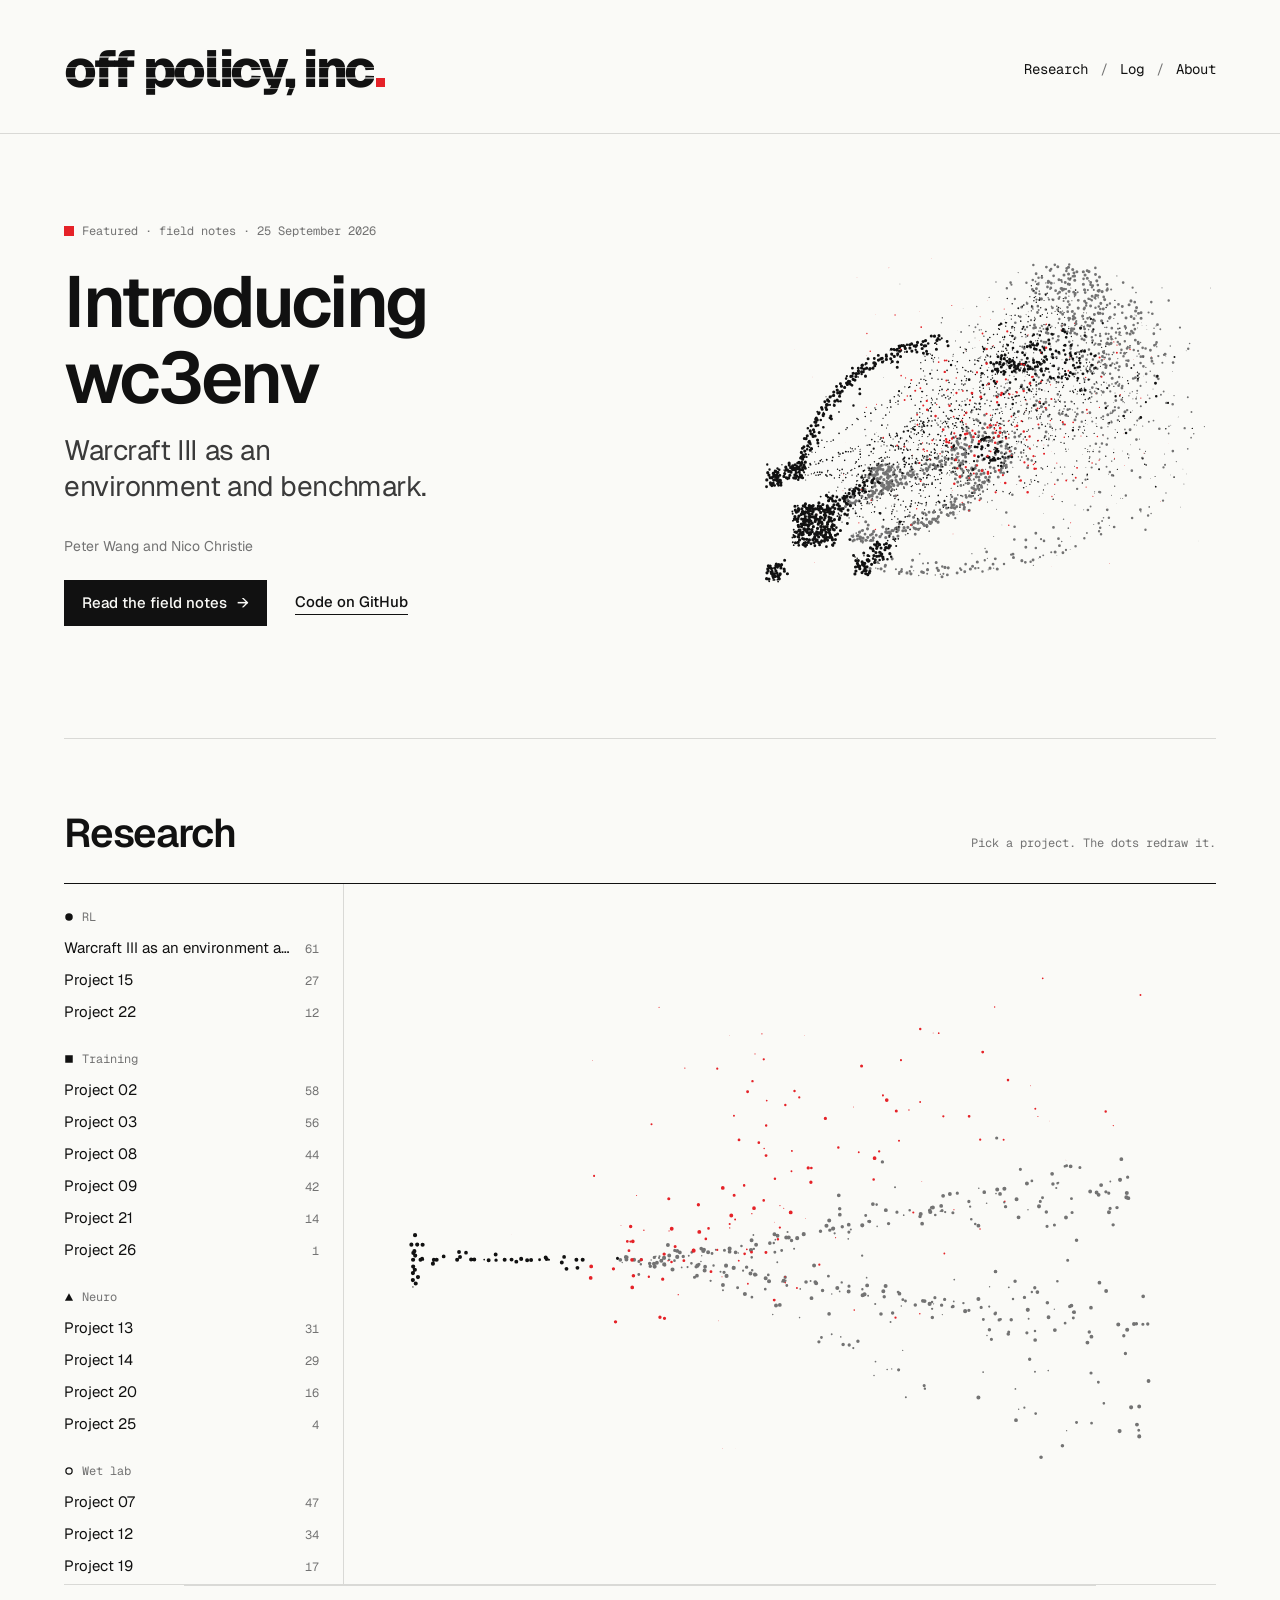
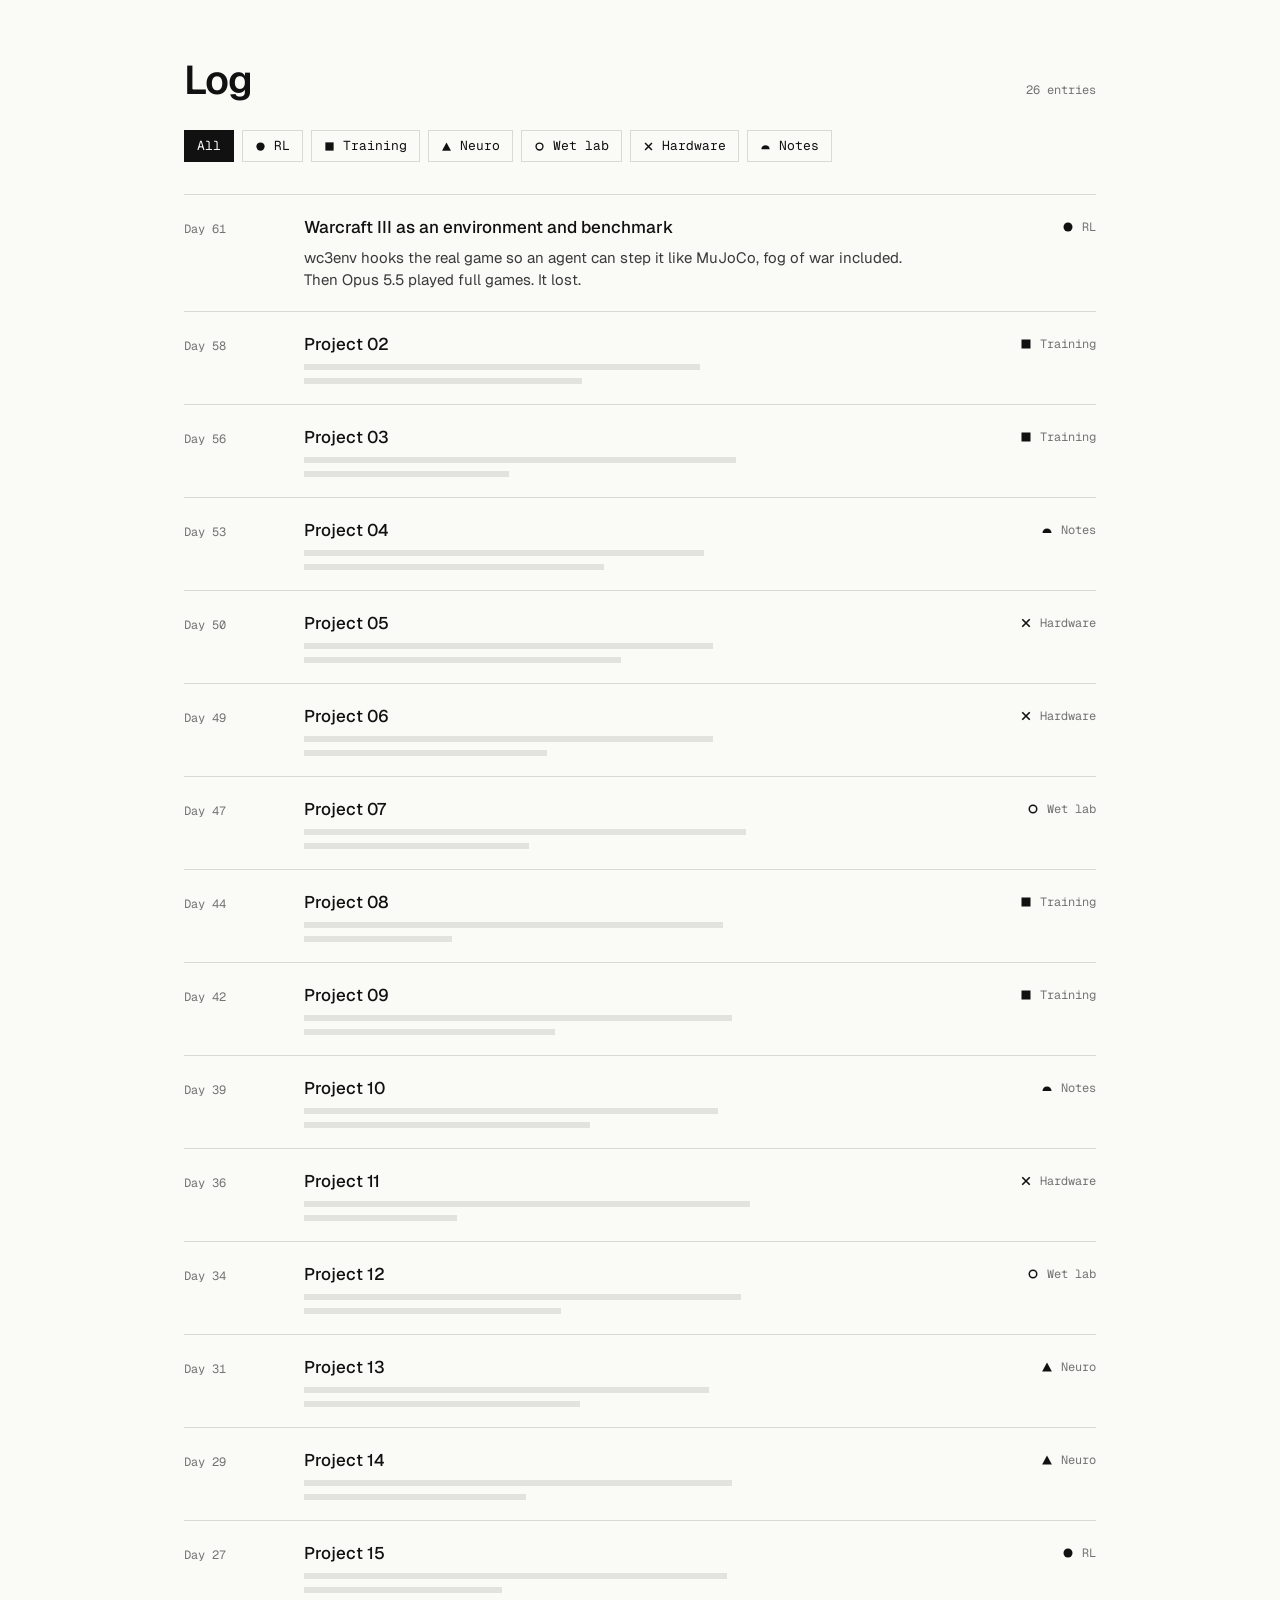
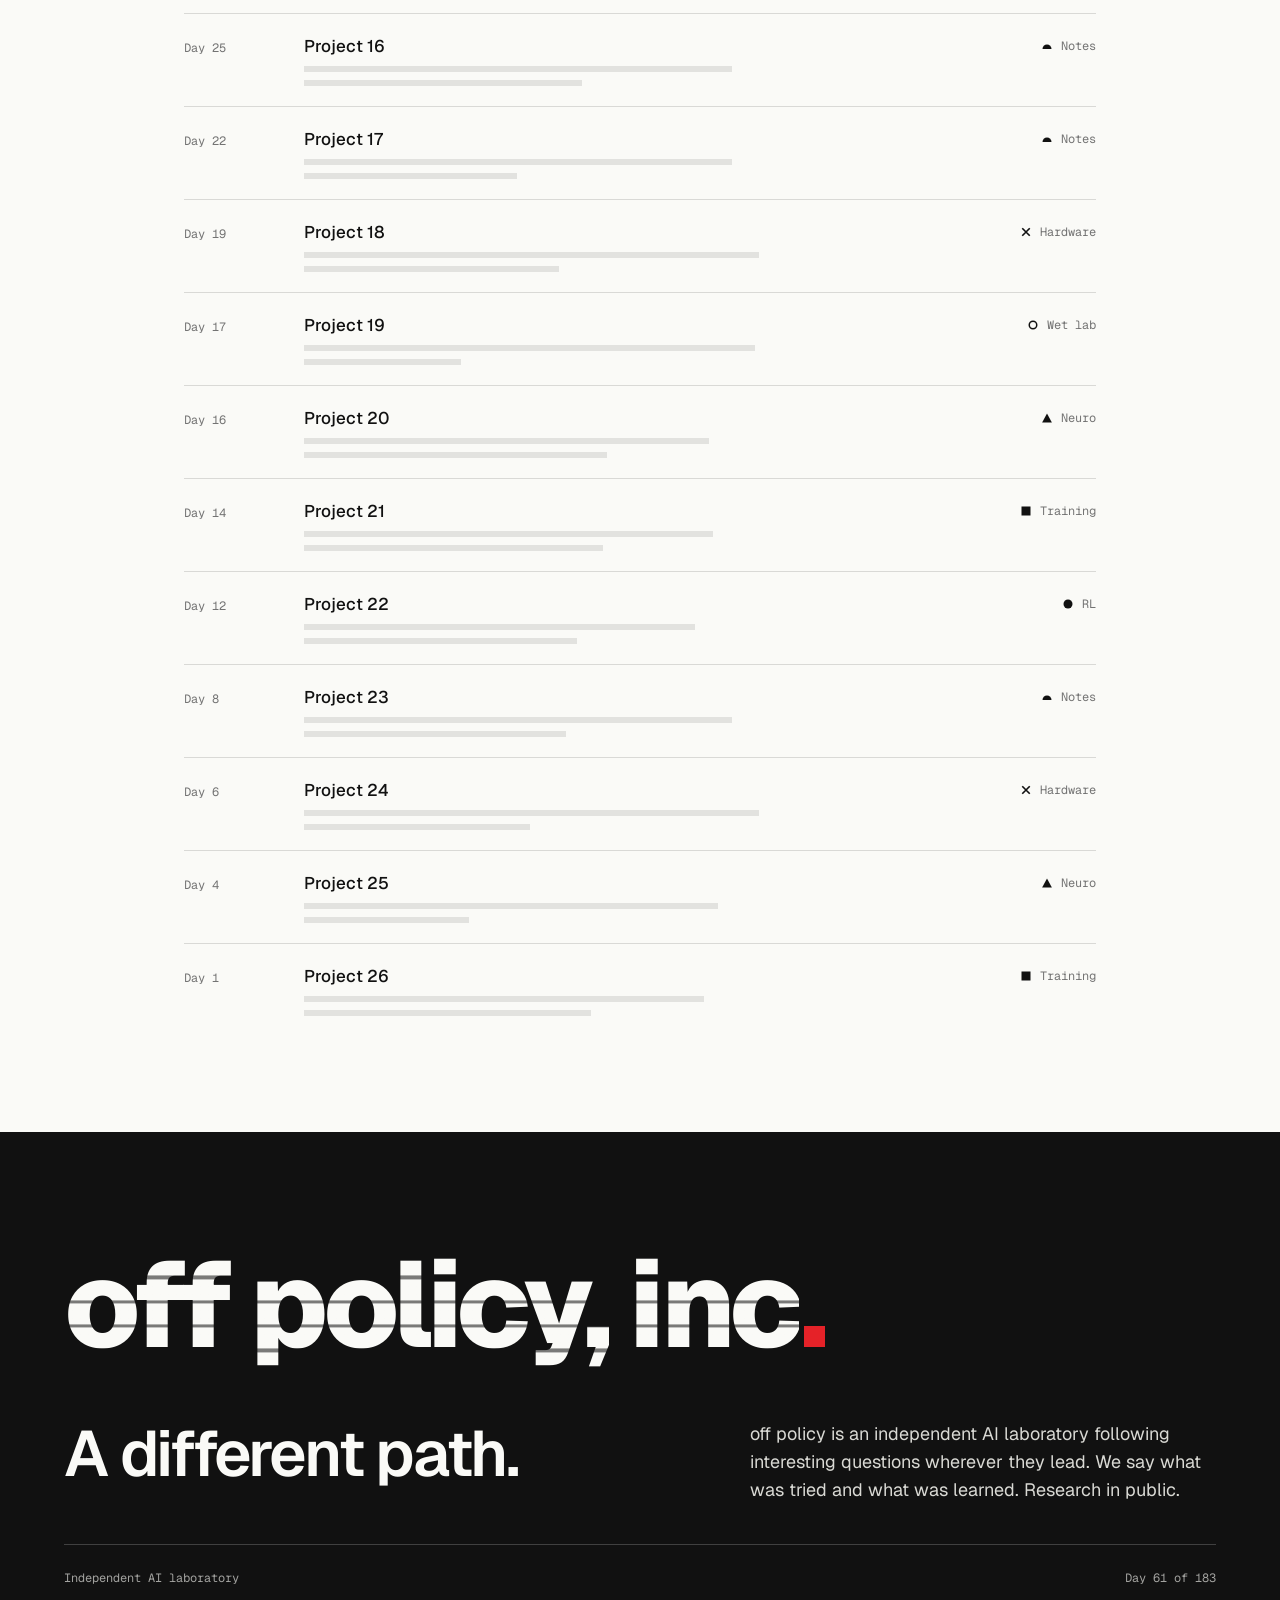
==== commit 92e744b2: "Deploy 2026-09-25T15:56Z" ====
--- a/index.html
+++ b/index.html
@@ -1253,39 +1253,47 @@
     curve(y - s * 0.08, C.blue); curve(y + s * 0.07, C.blue); curve(y + s * 0.2, C.blue, true); curve(y - s * 0.24, C.orange);
     return [x1, y - s * 0.24];
   }
-  function drawWc3(ctx, W, H, R) { // illustrative map of the "into the towers" game from the field notes
+  function drawWc3(ctx, W, H, R) { // illustrative map of the "into the towers" game from the field notes, drawn bold for dots
     ctx.fillStyle = C.paper; ctx.fillRect(0, 0, W, H);
-    var bw = Math.min(W, H * 1.3) * 0.94, bh = bw / 1.3, ox = (W - bw) / 2, oy = (H - bh) / 2, lw = Math.max(3, bw / 190), i;
+    var bw = Math.min(W, H * 1.3) * 0.96, bh = bw / 1.3, ox = (W - bw) / 2, oy = (H - bh) / 2, u = bw / 100, i, j;
     function P(x, y) { return [ox + x * bw, oy + y * bh]; }
-    function sq(x, y, s, fill) { var p = P(x, y), h = s * bw / 2; ctx.lineWidth = lw; if (fill) ctx.fillRect(p[0] - h, p[1] - h, h * 2, h * 2); else ctx.strokeRect(p[0] - h, p[1] - h, h * 2, h * 2); }
-    function ring(x, y, r, dash) { var p = P(x, y); ctx.lineWidth = lw; if (dash) ctx.setLineDash(dash); ctx.beginPath(); ctx.arc(p[0], p[1], r * bw, 0, TAU); ctx.stroke(); ctx.setLineDash([]); }
-    function path(pts, col, w, dash) { ctx.strokeStyle = col; ctx.lineWidth = w || lw; ctx.lineCap = 'round'; if (dash) ctx.setLineDash(dash); ctx.beginPath(); pts.forEach(function (q, k) { var p = P(q[0], q[1]); if (k) ctx.lineTo(p[0], p[1]); else ctx.moveTo(p[0], p[1]); }); ctx.stroke(); ctx.setLineDash([]); }
-    function curve(a, b, c, d) { var out = []; for (var t = 0; t <= 1.0001; t += 0.02) { var u = 1 - t; out.push([u * u * u * a[0] + 3 * u * u * t * b[0] + 3 * u * t * t * c[0] + t * t * t * d[0], u * u * u * a[1] + 3 * u * u * t * b[1] + 3 * u * t * t * c[1] + t * t * t * d[1]]); } return out; }
-    // map coordinates: quiet crosses
-    ctx.strokeStyle = C.blue; ctx.lineWidth = lw * 0.9; for (var gx = 0; gx <= 1.001; gx += 0.25) for (var gy = 0; gy <= 1.001; gy += 1 / 3) { var p = P(gx, gy), c = bw * 0.006; ctx.beginPath(); ctx.moveTo(p[0] - c, p[1]); ctx.lineTo(p[0] + c, p[1]); ctx.moveTo(p[0], p[1] - c); ctx.lineTo(p[0], p[1] + c); ctx.stroke(); }
-    // our base, bottom left
-    ctx.strokeStyle = C.ink; ctx.fillStyle = C.ink; sq(0.13, 0.8, 0.075); sq(0.13, 0.8, 0.028, true);
-    [[0.04, 0.68], [0.08, 0.66], [0.22, 0.9], [0.26, 0.86], [0.04, 0.93]].forEach(function (f) { sq(f[0], f[1], 0.022, true); });
-    ctx.strokeStyle = C.blue; ring(0.27, 0.66, 0.024); ctx.fillStyle = C.ink; for (i = 0; i < 5; i++) { var q = P(0.2 + i * 0.014, 0.71 - i * 0.01); ctx.beginPath(); ctx.arc(q[0], q[1], bw * 0.004, 0, TAU); ctx.fill(); }
-    // enemy base, top right: five burrows, two towers with their range
-    ctx.strokeStyle = C.ink; [[0.8, 0.13], [0.86, 0.17], [0.91, 0.24], [0.75, 0.2], [0.83, 0.28]].forEach(function (b) { ring(b[0], b[1], 0.02); });
-    ctx.fillStyle = C.ink; [[0.72, 0.31], [0.9, 0.36]].forEach(function (t) { sq(t[0], t[1], 0.018, true); ctx.strokeStyle = C.blue; ring(t[0], t[1], 0.1, [lw * 2, lw * 3]); ctx.strokeStyle = C.ink; });
+    function disk(x, y, r, col, a) { var p = P(x, y); ctx.globalAlpha = a || 1; ctx.fillStyle = col; ctx.beginPath(); ctx.arc(p[0], p[1], r * u, 0, TAU); ctx.fill(); ctx.globalAlpha = 1; }
+    function ring(x, y, r, col, w, dash) { var p = P(x, y); ctx.strokeStyle = col; ctx.lineWidth = w * u; if (dash) ctx.setLineDash(dash.map(function (v) { return v * u; })); ctx.beginPath(); ctx.arc(p[0], p[1], r * u, 0, TAU); ctx.stroke(); ctx.setLineDash([]); }
+    function box(x, y, s, col) { var p = P(x, y), h = s * u / 2; ctx.fillStyle = col; ctx.fillRect(p[0] - h, p[1] - h, h * 2, h * 2); }
+    function line(pts, col, w, dash, a) { ctx.globalAlpha = a || 1; ctx.strokeStyle = col; ctx.lineWidth = w * u; ctx.lineCap = 'round'; ctx.lineJoin = 'round'; if (dash) ctx.setLineDash(dash.map(function (v) { return v * u; })); ctx.beginPath(); pts.forEach(function (q, k) { var p = P(q[0], q[1]); if (k) ctx.lineTo(p[0], p[1]); else ctx.moveTo(p[0], p[1]); }); ctx.stroke(); ctx.setLineDash([]); ctx.globalAlpha = 1; }
+    function curve(a, b, c, d) { var out = []; for (var t = 0; t <= 1.0001; t += 0.02) { var v = 1 - t; out.push([v * v * v * a[0] + 3 * v * v * t * b[0] + 3 * v * t * t * c[0] + t * t * t * d[0], v * v * v * a[1] + 3 * v * v * t * b[1] + 3 * v * t * t * c[1] + t * t * t * d[1]]); } return out; }
+
+    var ours = [], theirs = [[0.8, 0.13], [0.87, 0.18], [0.92, 0.27], [0.75, 0.21], [0.84, 0.3]], towers = [[0.71, 0.34], [0.93, 0.42]], enemyArmy = [];
+    for (i = 0; i < 7; i++) enemyArmy.push([0.66 + (i % 4) * 0.035, 0.05 + (i / 4 | 0) * 0.045]);
+    var red = curve([0.5, 0.63], [0.43, 0.69], [0.5, 0.26], [0.79, 0.22]);
+    for (i = 0; i < 9; i++) { var t = red[34 + (i % 5) * 3]; ours.push([t[0] + ((i * 37) % 7 - 3) * 0.009, t[1] + ((i * 53) % 5 - 2) * 0.012]); }
+
+    // the observation: faint sight lines from our base to every unit it can see. They break up into scattered dots.
+    var seen = theirs.concat(towers, enemyArmy.filter(function (e, k) { return k % 2 === 0; }), [[0.5, 0.59], [0.27, 0.66], [0.4, 0.25], [0.97, 0.6], [0.6, 0.45]]);
+    [[0.12, 0.8], [0.03, 0.66], [0.27, 0.88]].forEach(function (src, k) { seen.forEach(function (b, n) { if ((n + k) % (k ? 3 : 1)) return; line([src, b], C.ink, 0.3, null, 0.3); }); });
+    // tower range, and the plan out to camp 5 and home again
+    towers.forEach(function (t) { ring(t[0], t[1], 11, C.blue, 0.9, [2.4, 2.4]); });
+    line(curve([0.17, 0.74], [0.28, 0.72], [0.38, 0.6], [0.46, 0.6]), C.blue, 1.8, [4, 3.2]);
+    line(curve([0.5, 0.67], [0.44, 0.78], [0.3, 0.84], [0.2, 0.84]), C.blue, 1.8, [4, 3.2]);
+    // a scout's lap and a hero creeping, lighter
+    line(curve([0.24, 0.92], [0.5, 0.99], [0.84, 0.92], [0.97, 0.6]), C.blue, 0.9, [1, 2.2]);
+    line(curve([0.09, 0.66], [0.1, 0.42], [0.26, 0.28], [0.4, 0.25]), C.ink, 1.4);
+    // our base: town hall, farms, gold mine, workers
+    box(0.12, 0.8, 9, C.ink); ring(0.12, 0.8, 8.2, C.paper, 1.1); box(0.12, 0.8, 3.4, C.ink);
+    [[0.03, 0.66], [0.07, 0.64], [0.23, 0.92], [0.27, 0.88], [0.03, 0.94]].forEach(function (f) { box(f[0], f[1], 3.6, C.ink); });
+    disk(0.27, 0.66, 3.2, C.blue); for (i = 0; i < 5; i++) disk(0.19 + i * 0.014, 0.72 - i * 0.011, 0.9, C.ink);
     // camp 5, cleared
-    ctx.strokeStyle = C.blue; ring(0.5, 0.58, 0.05, [lw * 3, lw * 3]); ctx.strokeStyle = C.ink; ctx.lineWidth = lw; [[0.48, 0.57], [0.52, 0.6], [0.51, 0.55]].forEach(function (x) { var p = P(x[0], x[1]), e = bw * 0.007; ctx.beginPath(); ctx.moveTo(p[0] - e, p[1] - e); ctx.lineTo(p[0] + e, p[1] + e); ctx.moveTo(p[0] + e, p[1] - e); ctx.lineTo(p[0] - e, p[1] + e); ctx.stroke(); });
-    // the plan: out to camp 5 and home again, with the brand's origin tick
-    var o = P(0.18, 0.74); ctx.strokeStyle = C.ink; ctx.lineWidth = lw * 1.2; ctx.beginPath(); ctx.moveTo(o[0] - bw * 0.014, o[1] - bw * 0.014); ctx.lineTo(o[0] + bw * 0.014, o[1] + bw * 0.014); ctx.stroke();
-    path(curve([0.18, 0.74], [0.28, 0.72], [0.38, 0.6], [0.46, 0.59]), C.blue, lw, [lw * 4, lw * 3.5]);
-    path(curve([0.5, 0.64], [0.44, 0.76], [0.3, 0.82], [0.2, 0.83]), C.blue, lw, [lw * 4, lw * 3.5]);
-    // other traffic: a scout, a hero creeping
-    path(curve([0.24, 0.9], [0.5, 0.96], [0.82, 0.9], [0.95, 0.62]), C.blue, lw, [lw, lw * 3]);
-    path(curve([0.1, 0.7], [0.12, 0.45], [0.26, 0.3], [0.38, 0.26]), C.blue, lw);
-    // the enemy army coming home
-    for (i = 0; i < 8; i++) { var e = P(0.69 + (i % 4) * 0.018, 0.04 + (i / 4 | 0) * 0.024 + (i % 2) * 0.006); ctx.fillStyle = C.blue; ctx.beginPath(); ctx.arc(e[0], e[1], bw * 0.0055, 0, TAU); ctx.fill(); }
-    path(curve([0.72, 0.08], [0.74, 0.14], [0.76, 0.19], [0.78, 0.23]), C.blue, lw, [lw, lw * 2.5]);
-    // what happened: attack-move into the base
-    var red = curve([0.5, 0.63], [0.43, 0.69], [0.5, 0.26], [0.8, 0.22]); path(red, C.orange, lw * 1.9); // starts home along the plan, then turns
-    ctx.fillStyle = C.ink; for (i = 0; i < 11; i++) { var t = red[Math.min(red.length - 1, 36 + (i % 6) * 2)], u = P(t[0] + ((i * 7919) % 13 - 6) * 0.0025, t[1] + ((i * 104729) % 11 - 5) * 0.003); ctx.beginPath(); ctx.arc(u[0], u[1], bw * 0.0045, 0, TAU); ctx.fill(); }
-    return P(0.8, 0.22);
+    ring(0.5, 0.59, 5.4, C.blue, 1.6); [[0.48, 0.58], [0.52, 0.61], [0.51, 0.56]].forEach(function (x) { var p = P(x[0], x[1]), e = 1.2 * u; ctx.strokeStyle = C.ink; ctx.lineWidth = 0.9 * u; ctx.beginPath(); ctx.moveTo(p[0] - e, p[1] - e); ctx.lineTo(p[0] + e, p[1] + e); ctx.moveTo(p[0] + e, p[1] - e); ctx.lineTo(p[0] - e, p[1] + e); ctx.stroke(); });
+    // their base: burrows as rings and solid bodies, towers solid
+    theirs.forEach(function (b, k) { if (k % 2) disk(b[0], b[1], 3.1, C.blue); else ring(b[0], b[1], 2.6, C.blue, 1.3); });
+    towers.forEach(function (t) { box(t[0], t[1], 3.4, C.ink); });
+    enemyArmy.forEach(function (e, k) { disk(e[0], e[1], k === 1 ? 1.9 : 1.2, C.blue); });
+    line(curve([0.7, 0.13], [0.72, 0.16], [0.75, 0.19], [0.77, 0.22]), C.blue, 1, [1, 1.8]);
+    // what happened: the army attack-moves into the base; the Tauren Chieftain in front
+    line(red, C.orange, 2.8);
+    ours.forEach(function (o, k) { disk(o[0], o[1], k === 0 ? 2.2 : 1.25, C.ink); });
+    var o = P(0.17, 0.74); ctx.strokeStyle = C.ink; ctx.lineWidth = 1.2 * u; ctx.beginPath(); ctx.moveTo(o[0] - 2 * u, o[1] - 2 * u); ctx.lineTo(o[0] + 2 * u, o[1] + 2 * u); ctx.stroke();
+    return P(0.79, 0.22);
   }
 
   /* ---------- the dot field: one pool, draws once, then holds ---------- */
@@ -1352,7 +1360,7 @@
     var still = window.matchMedia('(prefers-reduced-motion: reduce)').matches;
 
     /* ---- featured ---- */
-    var feat = DotField(document.getElementById('featureDots'), { grid: 1.7, max: 80000 });
+    var feat = DotField(document.getElementById('featureDots'), { grid: 2.6, max: 80000 });
     feat.show(function (c, W, H) { return drawWc3(c, W, H, rng(FEATURED.seed)); });
 
     /* ---- research explorer ---- */
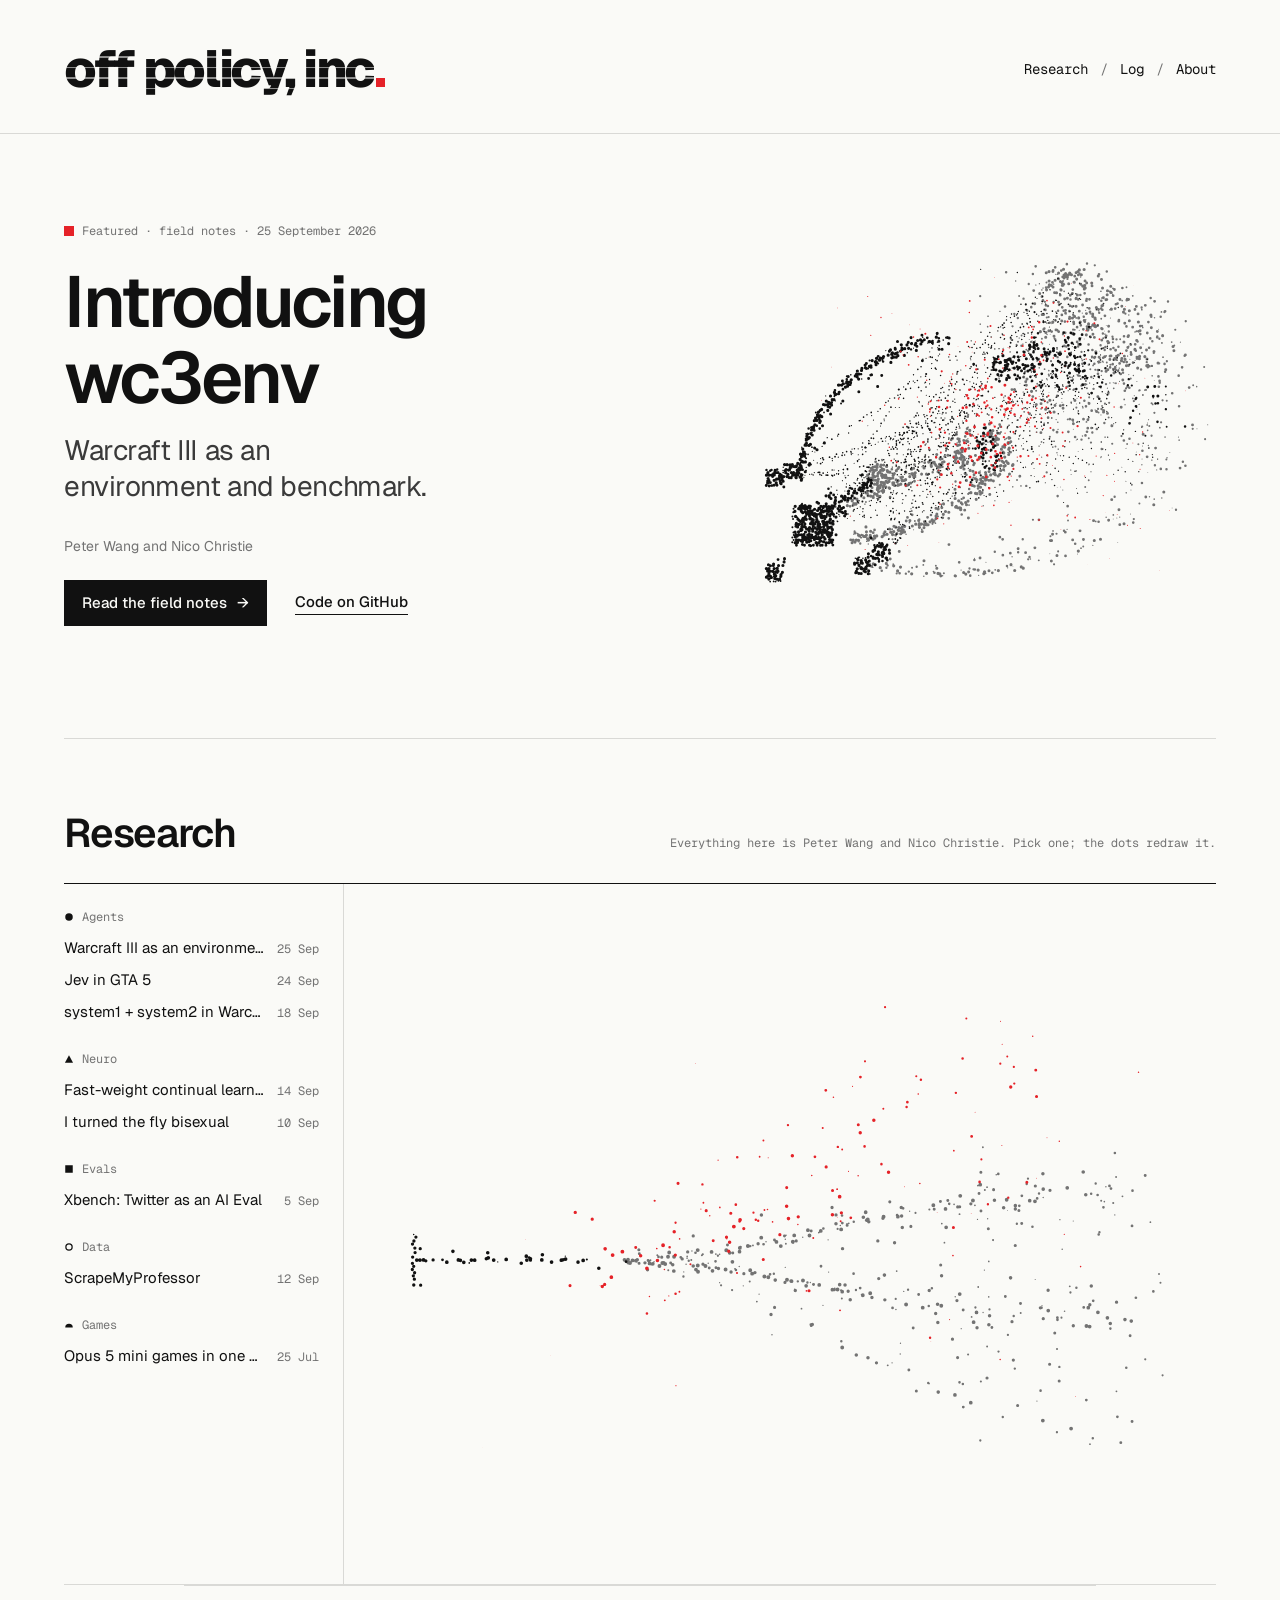
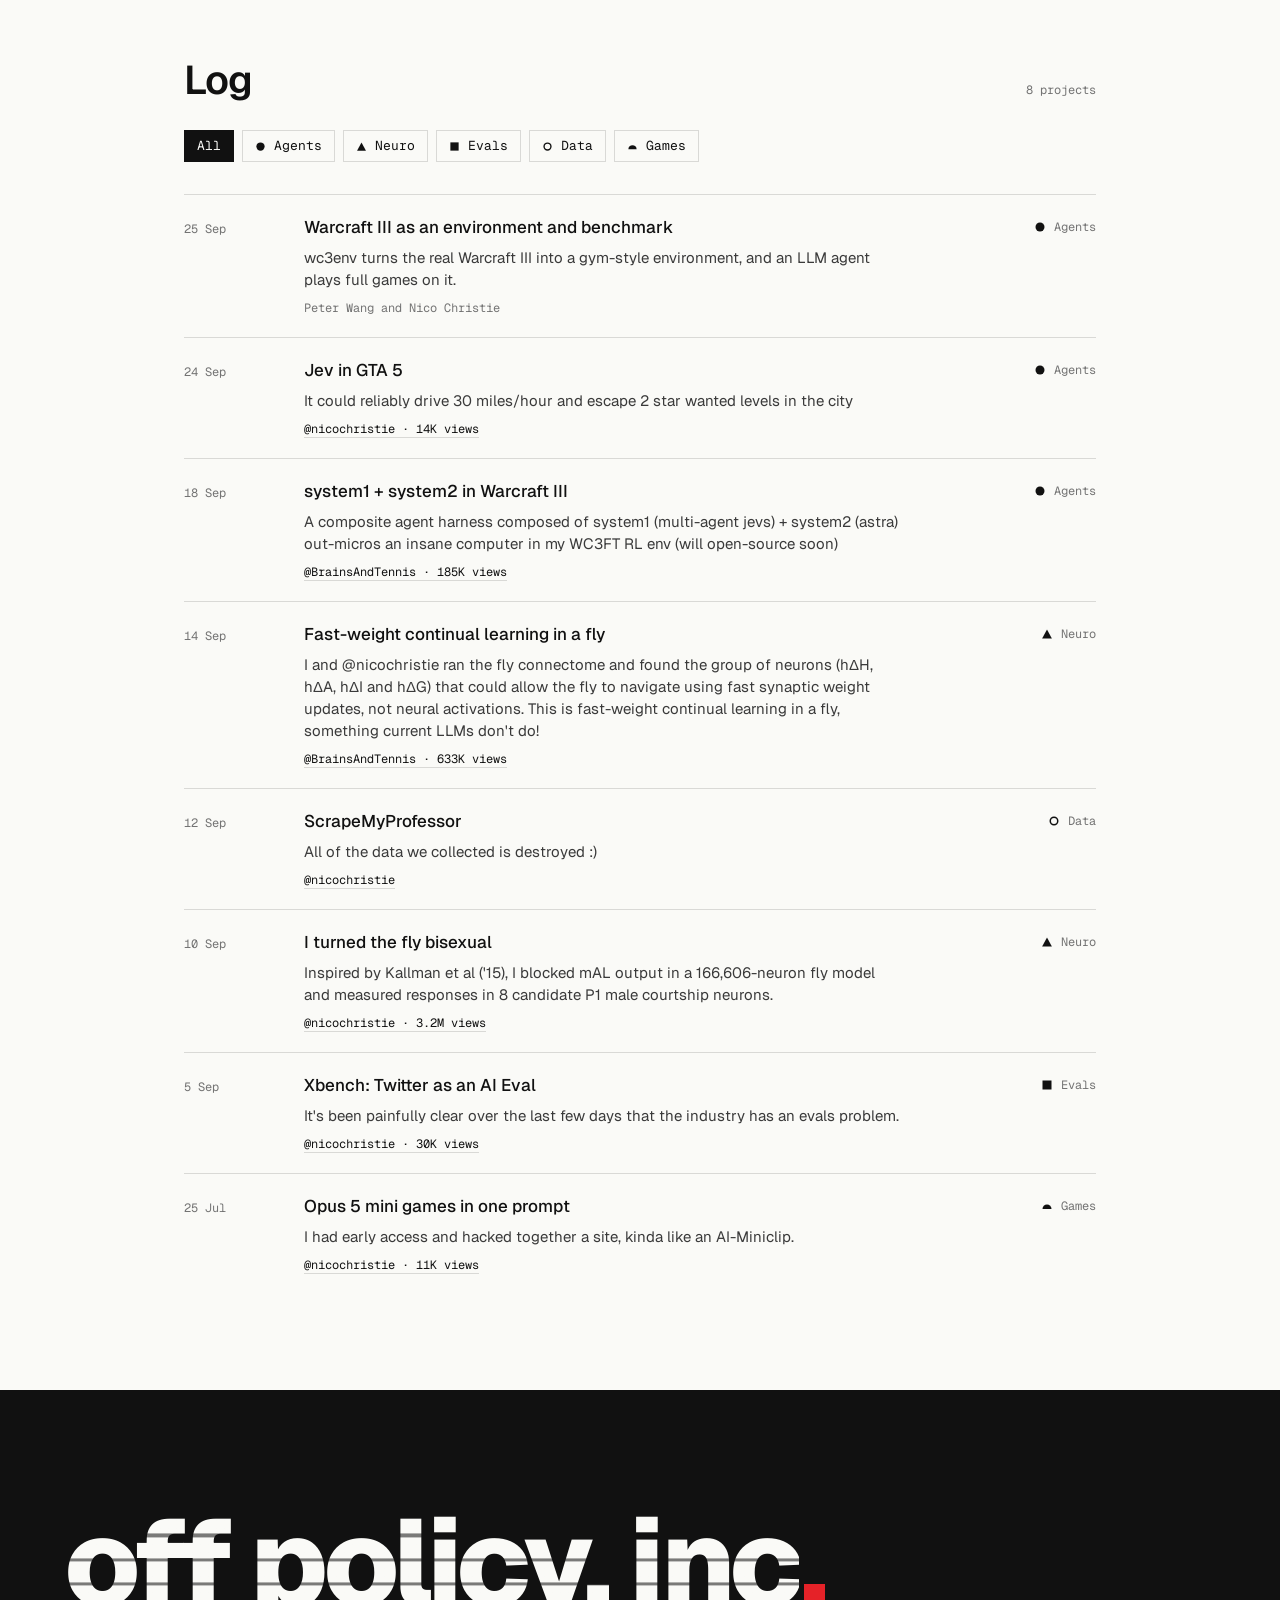
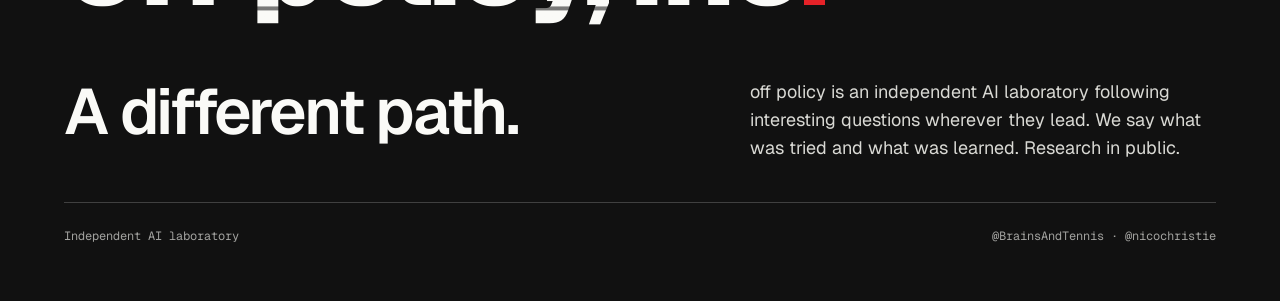
==== commit 499fa951: "Deploy 2026-09-25T16:14Z" ====
--- a/index.html
+++ b/index.html
@@ -104,6 +104,14 @@
 .about .foot { grid-column: 1 / -1; display: flex; flex-wrap: wrap; justify-content: space-between; gap: 12px 32px; padding-top: 24px; border-top: 1px solid rgba(250, 250, 247, .2); font: 400 12px/18px var(--op-mono); color: #a3a3a0; }
 @media (max-width: 900px) { .about h2, .about .pos { grid-column: 1 / -1; } .about h2 { font-size: 40px; line-height: 44px; } }
 
+/* quotes: exact words from X */
+.q { margin: 0; padding: 4px 0 4px 18px; border-left: 2px solid var(--op-ink); display: flex; flex-direction: column; gap: 10px; }
+.q p { margin: 0; font-size: 16px; line-height: 25px; }
+.q footer { font: 400 12px/18px var(--op-mono); color: var(--op-gray); }
+.q .who, .entry .src .who { color: var(--op-ink); text-decoration: none; border-bottom: 1px solid var(--line); } .q .who:hover, .entry .src .who:hover { color: var(--op-signal); border-color: var(--op-signal); }
+.entry .src { margin-top: 8px; font: 400 12px/18px var(--op-mono); color: var(--op-gray); }
+.about .foot a { color: inherit; text-decoration: none; } .about .foot a:hover { color: var(--op-paper); }
+
 </style>
 </head>
 <body>
@@ -118,7 +126,7 @@
       <h1 id="f-title">Introducing wc3env</h1>
       <p class="sub">Warcraft III as an environment and benchmark.</p>
       <p class="by">Peter Wang and Nico Christie</p>
-      <p class="actions"><a class="btn" href="https://pwang724.github.io/wc3env/">Read the field notes</a><a class="link" href="https://github.com/pwang724/wc3env">Code on GitHub</a></p>
+      <p class="actions"><a class="btn" href="https://pwang724.github.io/wc3env/" target="_blank" rel="noopener noreferrer">Read the field notes</a><a class="link" href="https://github.com/pwang724/wc3env" target="_blank" rel="noopener noreferrer">Code on GitHub</a></p>
     </div>
     <figure class="f-art">
       <canvas id="featureDots" role="img" aria-label="Illustrative map of one game: our base at lower left, a cleared creep camp in the middle, the enemy base and towers at upper right. Dashed gray lines show the plan; one red path shows the army walking into the enemy towers."></canvas>
@@ -126,7 +134,7 @@
   </section>
 
   <section id="research" class="wrap" aria-labelledby="r-title">
-    <div class="sec-head"><h2 id="r-title">Research</h2><p class="label">Pick a project. The dots redraw it.</p></div>
+    <div class="sec-head"><h2 id="r-title">Research</h2><p class="label">Everything here is Peter Wang and Nico Christie. Pick one; the dots redraw it.</p></div>
     <div class="explorer" id="explorer">
       <div class="index" id="index" aria-label="Projects"></div>
       <div class="panel"><div class="pin" id="pin"></div></div>
@@ -145,7 +153,7 @@
     <span class="wordmark" aria-hidden="true"><span class="wm">off policy, inc</span><span class="dot"></span></span>
     <h2>A different path.</h2>
     <p class="pos">off policy is an independent AI laboratory following interesting questions wherever they lead. We say what was tried and what was learned. Research in public.</p>
-    <div class="foot"><span>Independent AI laboratory</span><span>Day 61 of 183</span></div>
+    <div class="foot"><span>Independent AI laboratory</span><span><a href="https://x.com/BrainsAndTennis" target="_blank" rel="noopener noreferrer">@BrainsAndTennis</a> · <a href="https://x.com/nicochristie" target="_blank" rel="noopener noreferrer">@nicochristie</a></span></div>
   </div>
 </footer>
 <script>
@@ -1212,34 +1220,13 @@
      95% monochrome. Ink and paper; gray for the plan; red selects; yellow marks the endpoint.
      All content comes from FEATURED and PROJECTS below. */
 
-  var TYPES = [
-    { id: 'rl', name: 'RL', svg: '<circle cx="8" cy="8" r="6" fill="currentColor"/>' },
-    { id: 'training', name: 'Training', svg: '<rect x="2" y="2" width="12" height="12" fill="currentColor"/>' },
-    { id: 'neuro', name: 'Neuro', svg: '<path d="M8 2 14.5 14h-13z" fill="currentColor"/>' },
-    { id: 'wet', name: 'Wet lab', svg: '<circle cx="8" cy="8" r="5" fill="none" stroke="currentColor" stroke-width="2"/>' },
-    { id: 'hardware', name: 'Hardware', svg: '<path d="M3 3 13 13M13 3 3 13" stroke="currentColor" stroke-width="2.2" fill="none"/>' },
-    { id: 'notes', name: 'Notes', svg: '<path d="M2 12a6 6 0 0 1 12 0z" fill="currentColor"/>' }
-  ];
-
-  var FEATURED = {
-    id: 'wc3env', type: 'rl', day: 61, art: 'wc3', seed: 3,
-    title: 'Warcraft III as an environment and benchmark',
-    authors: 'Peter Wang and Nico Christie', date: '25 September 2026',
-    url: 'https://pwang724.github.io/wc3env/', code: 'https://github.com/pwang724/wc3env',
-    summary: 'wc3env hooks the real game so an agent can step it like MuJoCo, fog of war included. Then Opus 5.5 played full games. It lost.',
-    body: [
-      'Blizzard never open-sourced the engine, so wc3env works on the real game. A small DLL detours about 90 of its functions to freeze and advance the clock, read every unit, and issue orders the way a player’s clicks would. Python talks to it over a local pipe.',
-      'Jev, a zero-shot classifier, won every duel we ran against the built-in AI. In full games, Opus 5.5 ran the economy and handed fights to Jev. It lost to the Insane AI at about $5 a game.',
-      'Two things broke it: decisions need under a second of latency with 10 to 20 prior frames, and decision quality fell off past about ten turns of context. Next: reinforcement learning, self-play, and a proper benchmark.'
-    ]
-  };
-  // Placeholder projects. Replace with real ones: title, type, day (1..183), art (any archive key), seed.
-  var ART_BY_TYPE = { rl: ['policy-drift', 'gridworld', 'attractor', 'off-the-chart'], training: ['runs', 'sweep', 'skip-connection', 'traces'], neuro: ['iris', 'arbor', 'column', 'gyri', 'cochlea', 'loud-unit', 'witnesses'], wet: ['drosophila', 'mutants', 'rosette', 'plume', 'ommatidia'], hardware: ['instrument', 'stack', 'transit'], notes: ['arbor-hill', 'decks', 'witnesses'] };
-  var TODAY = 61, PROJECTS = (function () { var R = rng(183), out = [FEATURED], n = 25; for (var i = 0; i < n; i++) { var t = TYPES[(i * 5 + 1 + (R() * 2 | 0)) % TYPES.length], arts = ART_BY_TYPE[t.id]; out.push({ id: 'p' + (i + 2), title: 'Project ' + (i + 2 < 10 ? '0' : '') + (i + 2), type: t.id, day: Math.max(1, Math.round(TODAY - 2 - i * ((TODAY - 2) / n) - R() * 2)), art: arts[(R() * arts.length) | 0], seed: (R() * 1e6) | 0 }); } return out; })();
   function typeOf(id) { for (var i = 0; i < TYPES.length; i++) if (TYPES[i].id === id) return TYPES[i]; return TYPES[0]; }
   function icon(t, s) { return '<svg viewBox="0 0 16 16" width="' + (s || 12) + '" height="' + (s || 12) + '" aria-hidden="true">' + typeOf(t).svg + '</svg>'; }
-  function barsHTML(R, n) { var h = '<div class="bars" aria-hidden="true">'; for (var l = 0; l < n; l++) h += '<span style="width:' + (l === n - 1 ? 30 + R() * 40 : 84 + R() * 16 | 0) + '%"></span>'; return h + '</div>'; }
   function esc(s) { var e = document.createElement('span'); e.textContent = s; return e.innerHTML; }
+  var MONTHS = ['January', 'February', 'March', 'April', 'May', 'June', 'July', 'August', 'September', 'October', 'November', 'December'];
+  function fmtDate(d, short) { var p = d.split('-'); return +p[2] + ' ' + (short ? MONTHS[+p[1] - 1].slice(0, 3) : MONTHS[+p[1] - 1]); }
+  function ext(href, label, cls) { return '<a class="' + (cls || 'link') + '" href="' + href + '" target="_blank" rel="noopener noreferrer">' + esc(label) + '</a>'; }
+  function quoteHTML(q) { return '<blockquote class="q">' + q.text.map(function (t) { return '<p>' + esc(t) + '</p>'; }).join('') + '<footer>' + (q.url ? ext(q.url, q.by, 'who') : '<span class="who">' + esc(q.by) + '</span>') + (q.where ? ' \u00b7 ' + esc(q.where) : ' on X') + '</footer></blockquote>'; }
 
   /* ---------- compositions, drawn in the art palette then sampled into dots.
      ink = ink, blue = the plan (renders gray), orange = what happened (renders red) ---------- */
@@ -1355,33 +1342,31 @@
   }
 
   function startSite() {
-    REG.wc3 = { id: 'wc3', size: 'wide', draw: drawWc3 };
-    PROJECTS = PROJECTS.filter(function (p) { return REG[p.art]; });
     var still = window.matchMedia('(prefers-reduced-motion: reduce)').matches;
+    PROJECTS.forEach(function (p) { REG[p.id] = { id: p.id, size: 'wide', draw: p.art }; });
 
     /* ---- featured ---- */
     var feat = DotField(document.getElementById('featureDots'), { grid: 2.6, max: 80000 });
-    feat.show(function (c, W, H) { return drawWc3(c, W, H, rng(FEATURED.seed)); });
+    feat.show(function (c, W, H) { return FEATURED.art(c, W, H, rng(3)); });
 
     /* ---- research explorer ---- */
     var ex = document.getElementById('explorer'), index = document.getElementById('index'), pin = document.getElementById('pin'), active = -1;
-    var field = DotField(document.getElementById('dots'), { grid: 3.4 });
+    var field = DotField(document.getElementById('dots'), { grid: 3.2 });
     function idle() { field.show(function (c, W, H) { return drawTrace(c, W, H); }); }
     TYPES.forEach(function (t) {
       var mine = PROJECTS.filter(function (p) { return p.type === t.id; }); if (!mine.length) return;
       var h = document.createElement('h3'); h.innerHTML = icon(t.id, 10) + ' ' + t.name; index.appendChild(h);
-      mine.forEach(function (p) { var b = document.createElement('button'); b.type = 'button'; b.className = 'row'; b.setAttribute('aria-pressed', 'false'); b.dataset.i = PROJECTS.indexOf(p); b.innerHTML = '<span class="t"></span><span class="d">' + p.day + '</span>'; b.firstChild.textContent = p.title; b.onclick = function () { var i = +b.dataset.i; select(active === i ? -1 : i); }; index.appendChild(b); });
+      mine.forEach(function (p) { var b = document.createElement('button'); b.type = 'button'; b.className = 'row'; b.setAttribute('aria-pressed', 'false'); b.dataset.i = PROJECTS.indexOf(p); b.innerHTML = '<span class="t"></span><span class="d">' + fmtDate(p.date, true) + '</span>'; b.firstChild.textContent = p.title; b.onclick = function () { var i = +b.dataset.i; select(active === i ? -1 : i); }; index.appendChild(b); });
     });
     function fillPanel(i) {
-      var p = PROJECTS[i], R = rng(p.seed), h = '<p class="label">' + icon(p.type) + ' ' + typeOf(p.type).name + ' · day ' + p.day + ' of 183</p><h3>' + esc(p.title) + '</h3>';
-      if (p.body) { h += '<p class="by">' + esc(p.authors) + '</p>' + p.body.map(function (t) { return '<p>' + esc(t) + '</p>'; }).join('') + '<p class="actions"><a class="btn" href="' + p.url + '">Read the field notes</a><a class="link" href="' + p.code + '">Code on GitHub</a></p>'; }
-      else h += barsHTML(R, 5) + barsHTML(R, 6) + barsHTML(R, 3) + '<p class="actions"><a class="link" href="#' + p.id + '">In the log</a></p>';
-      pin.innerHTML = h; pin.scrollTop = 0;
+      var p = PROJECTS[i];
+      pin.innerHTML = '<p class="label">' + icon(p.type) + ' ' + typeOf(p.type).name + ' · ' + fmtDate(p.date) + ' 2026' + (p.views ? ' · ' + p.views + ' views' : '') + '</p><h3>' + esc(p.title) + '</h3>' + p.quotes.map(quoteHTML).join('') + '<p class="actions">' + p.links.map(function (l, k) { return ext(l[1], l[0], k ? 'link' : 'btn'); }).join('') + '</p>';
+      pin.scrollTop = 0;
     }
     function select(i) {
       index.querySelectorAll('.row').forEach(function (r) { r.setAttribute('aria-pressed', +r.dataset.i === i ? 'true' : 'false'); });
       var wasOpen = ex.classList.contains('open'); active = i; ex.classList.toggle('open', i >= 0); if (i >= 0) fillPanel(i);
-      var show = function () { if (i < 0) idle(); else { var p = PROJECTS[i]; field.show(function (c, W, H) { c.fillStyle = C.paper; c.fillRect(0, 0, W, H); if (p.art === 'wc3') return drawWc3(c, W, H, rng(p.seed)); artInto(c, rng(p.seed), p.art, 0, 0, W, H); }, p.art !== 'wc3'); } };
+      var show = function () { if (i < 0) idle(); else { var p = PROJECTS[i]; field.show(function (c, W, H) { return p.art(c, W, H, rng(7)); }); } };
       if (wasOpen !== (i >= 0) && !still && window.matchMedia('(min-width: 901px)').matches) { var done = false, once = function (e) { if (done || (e && e.target !== ex)) return; done = true; ex.removeEventListener('transitionend', once); field.size(); show(); }; ex.addEventListener('transitionend', once); setTimeout(once, 700); } else show();
     }
     idle();
@@ -1390,17 +1375,168 @@
     var feed = document.getElementById('feed'), chips = document.getElementById('chips'), count = document.getElementById('count'), filter = null;
     function chip(label, id, html) { var b = document.createElement('button'); b.type = 'button'; b.className = 'chip'; b.setAttribute('aria-pressed', id === null ? 'true' : 'false'); b.innerHTML = html + label; b.onclick = function () { filter = id; chips.querySelectorAll('.chip').forEach(function (c) { c.setAttribute('aria-pressed', c === b ? 'true' : 'false'); }); apply(); }; chips.appendChild(b); }
     chip('All', null, ''); TYPES.forEach(function (t) { if (PROJECTS.some(function (p) { return p.type === t.id; })) chip(t.name, t.id, icon(t.id, 11)); });
-    PROJECTS.slice().sort(function (a, b) { return b.day - a.day; }).forEach(function (p) {
-      var i = PROJECTS.indexOf(p), el = document.createElement('article'); el.className = 'entry'; el.id = p.id; el.dataset.type = p.type; var R = rng(p.seed + 5);
-      el.innerHTML = '<span class="day">Day ' + p.day + '</span><div class="body"><h3><button type="button"></button></h3>' + (p.summary ? '<p>' + esc(p.summary) + '</p>' : barsHTML(R, 2)) + '</div><span class="tag">' + icon(p.type) + ' ' + typeOf(p.type).name + '</span>';
+    PROJECTS.forEach(function (p, i) {
+      var q = p.quotes[0], el = document.createElement('article'); el.className = 'entry'; el.id = p.id; el.dataset.type = p.type;
+      el.innerHTML = '<span class="day">' + fmtDate(p.date, true) + '</span><div class="body"><h3><button type="button"></button></h3><p>' + esc(q.text.length > 1 ? q.text[1] : q.text[0]) + '</p><p class="src">' + (q.url ? ext(q.url, q.by + (p.views ? ' · ' + p.views + ' views' : ''), 'who') : esc(q.by)) + '</p></div><span class="tag">' + icon(p.type) + ' ' + typeOf(p.type).name + '</span>';
       var bt = el.querySelector('h3 button'); bt.textContent = p.title; bt.onclick = function () { open(i); }; feed.appendChild(el);
     });
     function open(i) { document.getElementById('research').scrollIntoView({ behavior: still ? 'auto' : 'smooth' }); if (active !== i) select(i); }
-    function apply() { var n = 0; feed.querySelectorAll('.entry').forEach(function (e) { var show = !filter || e.dataset.type === filter; e.hidden = !show; if (show) n++; }); count.textContent = n + (n === 1 ? ' entry' : ' entries'); }
+    function apply() { var n = 0; feed.querySelectorAll('.entry').forEach(function (e) { var show = !filter || e.dataset.type === filter; e.hidden = !show; if (show) n++; }); count.textContent = n + (n === 1 ? ' project' : ' projects'); }
     apply();
-    document.querySelectorAll('[data-open-featured]').forEach(function (a) { a.addEventListener('click', function (e) { e.preventDefault(); open(0); }); });
+    document.querySelectorAll('a[href^="http"]').forEach(function (a) { a.target = '_blank'; a.rel = 'noopener noreferrer'; });
     if (location.hash) { var k = PROJECTS.map(function (p) { return '#' + p.id; }).indexOf(location.hash); if (k >= 0) select(k); }
   }
+
+  /* ================= the work: real projects, exact words from X, and one dot artwork each =================
+     Art palette (sampled into dots): C.ink -> ink, C.blue -> gray (the plan / context), C.orange -> red (what happened). */
+
+  function stage(ctx, W, H, aspect) {
+    ctx.fillStyle = C.paper; ctx.fillRect(0, 0, W, H);
+    aspect = aspect || 1.3;
+    var bw = Math.min(W, H * aspect) * 0.94, bh = bw / aspect, ox = (W - bw) / 2, oy = (H - bh) / 2, u = bw / 100;
+    var S = {
+      u: u, P: function (x, y) { return [ox + x * bw, oy + y * bh]; },
+      disk: function (x, y, r, col, a) { var p = S.P(x, y); ctx.globalAlpha = a || 1; ctx.fillStyle = col; ctx.beginPath(); ctx.arc(p[0], p[1], r * u, 0, TAU); ctx.fill(); ctx.globalAlpha = 1; },
+      ring: function (x, y, r, col, w, dash) { var p = S.P(x, y); ctx.strokeStyle = col; ctx.lineWidth = w * u; ctx.setLineDash(dash ? dash.map(function (v) { return v * u; }) : []); ctx.beginPath(); ctx.arc(p[0], p[1], r * u, 0, TAU); ctx.stroke(); ctx.setLineDash([]); },
+      rect: function (x, y, w, h, col, a) { var p = S.P(x, y), q = S.P(x + w, y + h); ctx.globalAlpha = a || 1; ctx.fillStyle = col; ctx.fillRect(p[0], p[1], q[0] - p[0], q[1] - p[1]); ctx.globalAlpha = 1; },
+      box: function (x, y, s, col) { var p = S.P(x, y), h = s * u / 2; ctx.fillStyle = col; ctx.fillRect(p[0] - h, p[1] - h, h * 2, h * 2); },
+      line: function (pts, col, w, dash, a) { ctx.globalAlpha = a || 1; ctx.strokeStyle = col; ctx.lineWidth = w * u; ctx.lineCap = 'round'; ctx.lineJoin = 'round'; ctx.setLineDash(dash ? dash.map(function (v) { return v * u; }) : []); ctx.beginPath(); pts.forEach(function (q, k) { var p = S.P(q[0], q[1]); if (k) ctx.lineTo(p[0], p[1]); else ctx.moveTo(p[0], p[1]); }); ctx.stroke(); ctx.setLineDash([]); ctx.globalAlpha = 1; },
+      curve: function (a, b, c, d) { var out = []; for (var t = 0; t <= 1.0001; t += 0.02) { var v = 1 - t; out.push([v * v * v * a[0] + 3 * v * v * t * b[0] + 3 * v * t * t * c[0] + t * t * t * d[0], v * v * v * a[1] + 3 * v * v * t * b[1] + 3 * v * t * t * c[1] + t * t * t * d[1]]); } return out; }
+    };
+    return S;
+  }
+
+  // I turned the fly bisexual: 8 P1 neurons, male and female cues, before and after mAL blockade (ranges as reported)
+  function drawBi(ctx, W, H) {
+    var S = stage(ctx, W, H, 1.3), R = rng(1015), i, k;
+    function raster(x0, y0, w, rows, counts, col) {
+      for (i = 0; i < rows; i++) {
+        var y = y0 + i * 0.047; S.line([[x0, y], [x0 + w, y]], C.blue, 0.25, null, 0.5);
+        var n = counts(i); for (k = 0; k < n; k++) { var x = x0 + 0.02 + R() * (w - 0.04); S.line([[x, y - 0.016], [x, y + 0.016]], col, 1.1); }
+      }
+    }
+    // male cue: control silent, mAL blocked 1-5 spikes (the finding, in red)
+    raster(0.04, 0.09, 0.42, 8, function () { return 0; }, C.ink);
+    raster(0.54, 0.09, 0.42, 8, function () { return 1 + (R() * 5 | 0); }, C.orange);
+    // female cue: 8-11 spikes, then 18-20 after blockade
+    raster(0.04, 0.6, 0.42, 8, function () { return 8 + (R() * 4 | 0); }, C.ink);
+    raster(0.54, 0.6, 0.42, 8, function () { return 18 + (R() * 3 | 0); }, C.ink);
+    // the cut: mAL output blocked between the two columns
+    S.line([[0.5, 0.05], [0.5, 0.95]], C.ink, 0.9, [1.6, 1.6]);
+    S.box(0.5, 0.5, 3.2, C.orange);
+  }
+
+  // fast-weight path integration: a fly wanders from a drop of food in the dark and heads straight back
+  function drawPath(ctx, W, H) {
+    var S = stage(ctx, W, H, 1.3), R = rng(4), i, home = [0.14, 0.86], far = [0.66, 0.5], walk = [];
+    for (i = 0; i <= 260; i++) { var t = i / 260, e = t * t * (3 - 2 * t), r = 0.035 + 0.06 * Math.sin(Math.PI * t), ph = t * Math.PI * 11 + (R() - 0.5) * 0.25;
+      var v = 1 - e, bx = v * v * v * home[0] + 3 * v * v * e * 0.02 + 3 * v * e * e * 0.5 + e * e * e * far[0], by = v * v * v * home[1] + 3 * v * v * e * 0.12 + 3 * v * e * e * 0.0 + e * e * e * far[1]; walk.push([bx + r * 0.7 * Math.cos(ph), by + r * 0.9 * Math.sin(ph)]); }
+    var end = walk[walk.length - 1];
+    for (i = 0; i < 26; i++) { var q = [R() * 0.7, R()]; S.line([home, q], C.ink, 0.25, null, 0.16); } // the dark: faint sight lines to nothing
+    S.line(walk, C.blue, 1.5, [2.4, 1.8]);
+    S.line([end, home], C.orange, 2.6); // the home vector, straight back to the food
+    S.disk(end[0], end[1], 2, C.ink);
+    // the heading bump on a ring of 16 wedges (the hΔ circuit keeps it)
+    var cx = 0.84, cy = 0.3; for (i = 0; i < 16; i++) { var t = i / 16 * TAU, bump = Math.exp(-Math.pow(((i - 3 + 16) % 16) - 0, 2) / 2.2) + Math.exp(-Math.pow(((i - 3 + 16) % 16) - 16, 2) / 2.2); S.disk(cx + Math.cos(t) * 0.1, cy + Math.sin(t) * 0.13, 1 + bump * 2.4, bump > 0.3 ? C.ink : C.blue); }
+    S.ring(cx, cy, 5, C.blue, 0.6, [1, 1.4]);
+    return S.P(home[0], home[1]);
+  }
+
+  // system1 (multi-agent Jevs) + system2 (astra): one general, seven platoon leaders, focus fire
+  function drawHarness(ctx, W, H) {
+    var S = stage(ctx, W, H, 1.3), R = rng(7), i, k, gen = [0.2, 0.18], plats = [], enemy = [], target = [0.8, 0.46];
+    for (i = 0; i < 7; i++) plats.push([0.08 + i * 0.07, 0.52 + Math.sin(i * 0.9) * 0.08]);
+    for (i = 0; i < 14; i++) enemy.push([0.74 + (i % 4) * 0.055 + R() * 0.02, 0.3 + (i / 4 | 0) * 0.1 + R() * 0.03]);
+    plats.forEach(function (p) { S.line([gen, p], C.ink, 0.35, null, 0.35); enemy.forEach(function (e) { if (R() < 0.3) S.line([p, e], C.ink, 0.25, null, 0.2); }); });
+    S.disk(gen[0], gen[1], 4.6, C.ink); S.ring(gen[0], gen[1], 6.6, C.blue, 0.9, [1.2, 1.2]);
+    plats.forEach(function (p, j) { S.ring(p[0], p[1], 2.8, C.blue, 1.1); for (k = 0; k < 5; k++) S.disk(p[0] + (R() - 0.5) * 0.06, p[1] + 0.07 + R() * 0.07, 0.9, C.ink); });
+    enemy.forEach(function (e) { S.disk(e[0], e[1], 1.5, C.blue); });
+    [1, 3, 4, 6].forEach(function (j) { var p = plats[j]; S.line(S.curve(p, [p[0] + 0.15, p[1] - 0.1], [target[0] - 0.2, target[1] + 0.1], target), C.orange, 1.3); });
+    S.disk(target[0], target[1], 2.6, C.ink);
+    return S.P(target[0], target[1] - 0.04);
+  }
+
+  // Jev in GTA 5: a city grid, the getaway route, the police behind
+  function drawGTA(ctx, W, H) {
+    var S = stage(ctx, W, H, 1.3), R = rng(5), i, j, bx = 0.1, by = 0.12;
+    for (i = 0; i < 6; i++) for (j = 0; j < 4; j++) S.rect(0.04 + i * 0.16, 0.06 + j * 0.23, 0.12, 0.18, C.blue, R() < 0.25 ? 0.5 : 0.22);
+    var route = [[0.02, 0.96], [0.02, 0.73], [0.34, 0.73], [0.34, 0.5], [0.66, 0.5], [0.66, 0.27], [0.82, 0.27], [0.82, 0.04], [0.99, 0.04]];
+    S.line(route, C.orange, 2.2);
+    [[0.18, 0.73], [0.34, 0.62], [0.5, 0.5]].forEach(function (c, k) { S.box(c[0], c[1], 2.6, C.ink); S.line([[c[0] - 0.03, c[1]], [c[0] - 0.08, c[1]]], C.ink, 0.5, [0.6, 0.8]); });
+    S.ring(0.34, 0.62, 6, C.ink, 0.8, [0.8, 1.2]); for (i = 0; i < 12; i++) { var t = i / 12 * TAU; S.line([[0.34 + Math.cos(t) * 0.05, 0.62 + Math.sin(t) * 0.065], [0.34 + Math.cos(t) * 0.08, 0.62 + Math.sin(t) * 0.1]], C.ink, 0.6); }
+    for (i = 0; i < 30; i++) { var a = [R(), R()]; S.disk(a[0], a[1], 0.5, C.ink, 0.6); }
+    return S.P(0.99, 0.04);
+  }
+
+  // ScrapeMyProfessor: every rating scraped into one ranking, one of them yours
+  function drawRank(ctx, W, H) {
+    var S = stage(ctx, W, H, 1.3), R = rng(12), i, n = 18, pick = 5;
+    for (i = 0; i < 700; i++) S.disk(0.02 + R() * 0.28, 0.06 + R() * 0.88, 0.45, C.ink, 0.25 + R() * 0.5);
+    for (i = 0; i < n; i++) { var y = 0.07 + i * 0.049, w = 0.6 * Math.pow(0.93, i) * (0.92 + R() * 0.08); S.line([[0.36, y], [0.36 + w, y]], i === pick ? C.orange : (i < 3 ? C.ink : C.blue), 1.7); if (i === pick) S.line([[0.3, y], [0.35, y]], C.ink, 0.4, [0.6, 0.8]); }
+    return S.P(0.36 + 0.6 * Math.pow(0.93, pick) * 0.96, 0.07 + pick * 0.049);
+  }
+
+  // Xbench: 23k posts from 14k people; 29 users moved one way, 9 the other
+  function drawXbench(ctx, W, H) {
+    var S = stage(ctx, W, H, 1.3), R = rng(23), i, A = [0.26, 0.55], B = [0.76, 0.5];
+    for (i = 0; i < 900; i++) S.disk(R(), R(), 0.4, C.blue, 0.2 + R() * 0.35);
+    function mass(c, r, col, n) { for (var k = 0; k < n; k++) { var t = R() * TAU, d = Math.sqrt(R()) * r; S.disk(c[0] + Math.cos(t) * d * 0.77, c[1] + Math.sin(t) * d, 0.9, col); } }
+    mass(A, 0.2, C.blue, 260); mass(B, 0.22, C.ink, 320);
+    for (i = 0; i < 29; i++) { var a = [A[0] + (R() - 0.5) * 0.12, A[1] + (R() - 0.5) * 0.2], b = [B[0] + (R() - 0.5) * 0.12, B[1] + (R() - 0.5) * 0.2]; S.line(S.curve(a, [a[0] + 0.12, a[1] - 0.3 - R() * 0.1], [b[0] - 0.12, b[1] - 0.3 - R() * 0.1], b), C.orange, 0.5); }
+    for (i = 0; i < 9; i++) { var c = [B[0] + (R() - 0.5) * 0.12, B[1] + (R() - 0.5) * 0.2], e = [A[0] + (R() - 0.5) * 0.12, A[1] + (R() - 0.5) * 0.2]; S.line(S.curve(c, [c[0] - 0.12, c[1] + 0.3], [e[0] + 0.12, e[1] + 0.3], e), C.ink, 0.45, null, 0.6); }
+  }
+
+  // Opus 5 mini games: a shelf of one-prompt games, and paper pilot's flight through them
+  function drawGames(ctx, W, H) {
+    var S = stage(ctx, W, H, 1.3), R = rng(25), i, j;
+    for (i = 0; i < 4; i++) for (j = 0; j < 3; j++) { var x = 0.06 + i * 0.235, y = 0.08 + j * 0.3; S.line([[x, y], [x + 0.19, y], [x + 0.19, y + 0.24], [x, y + 0.24], [x, y]], C.blue, 0.8); }
+    for (i = 0; i < 40; i++) S.disk(0.1 + R() * 0.12, 0.42 + R() * 0.16, 0.9, C.ink); // the zombie horde
+    for (i = 0; i < 7; i++) for (j = 0; j < 5; j++) if ((i + j) % 2) S.rect(0.77 + i * 0.022, 0.72 + j * 0.03, 0.02, 0.028, C.ink, 0.8); // a mini civ
+    var fl = []; for (i = 0; i <= 80; i++) { var t = i / 80; fl.push([0.08 + t * 0.86, 0.3 + Math.sin(t * 9) * 0.12 * (1 - t) - t * 0.18]); }
+    S.line(fl, C.orange, 1.8);
+    var e = fl[fl.length - 1], p = S.P(e[0], e[1]), u = S.u; ctx.fillStyle = C.ink; ctx.beginPath(); ctx.moveTo(p[0] + 3 * u, p[1]); ctx.lineTo(p[0] - 2 * u, p[1] - 2 * u); ctx.lineTo(p[0] - 1 * u, p[1]); ctx.lineTo(p[0] - 2 * u, p[1] + 2 * u); ctx.closePath(); ctx.fill();
+  }
+
+  var TYPES = [
+    { id: 'agents', name: 'Agents', svg: '<circle cx="8" cy="8" r="6" fill="currentColor"/>' },
+    { id: 'neuro', name: 'Neuro', svg: '<path d="M8 2 14.5 14h-13z" fill="currentColor"/>' },
+    { id: 'evals', name: 'Evals', svg: '<rect x="2" y="2" width="12" height="12" fill="currentColor"/>' },
+    { id: 'data', name: 'Data', svg: '<circle cx="8" cy="8" r="5" fill="none" stroke="currentColor" stroke-width="2"/>' },
+    { id: 'games', name: 'Games', svg: '<path d="M2 12a6 6 0 0 1 12 0z" fill="currentColor"/>' }
+  ];
+  var PETER = '@BrainsAndTennis', NICO = '@nicochristie';
+
+  // Newest first. Quotes are exact words from X; links open in a new tab.
+  var PROJECTS = [
+    { id: 'wc3env', type: 'agents', date: '2026-09-25', art: drawWc3, title: 'Warcraft III as an environment and benchmark',
+      quotes: [{ by: 'Peter Wang and Nico Christie', where: 'field notes', text: ['wc3env turns the real Warcraft III into a gym-style environment, and an LLM agent plays full games on it.'] }],
+      links: [['Read the field notes', 'https://pwang724.github.io/wc3env/'], ['Code on GitHub', 'https://github.com/pwang724/wc3env']] },
+    { id: 'gta', type: 'agents', date: '2026-09-24', art: drawGTA, title: 'Jev in GTA 5', views: '14K',
+      quotes: [{ by: NICO, url: 'https://x.com/nicochristie/status/2103186608014991459', text: ['Jev driving cars and shooting cops with rocket launchers in GTA 5', 'It could reliably drive 30 miles/hour and escape 2 star wanted levels in the city', 'We probably aren’t taking system1 model impacts on self driving seriously enough', 'Another fun one with @BrainsAndTennis'] }],
+      links: [['On X', 'https://x.com/nicochristie/status/2103186608014991459']] },
+    { id: 'harness', type: 'agents', date: '2026-09-18', art: drawHarness, title: 'system1 + system2 in Warcraft III', views: '185K',
+      quotes: [{ by: PETER, url: 'https://x.com/BrainsAndTennis/status/2100998807903482364', text: ['A composite agent harness composed of system1 (multi-agent jevs) + system2 (astra) out-micros an insane computer in my WC3FT RL env (will open-source soon)'] }],
+      links: [['On X', 'https://x.com/BrainsAndTennis/status/2100998807903482364']] },
+    { id: 'fastweights', type: 'neuro', date: '2026-09-14', art: drawPath, title: 'Fast-weight continual learning in a fly', views: '633K',
+      quotes: [{ by: PETER, url: 'https://x.com/BrainsAndTennis/status/2099561733056794645', text: ['I and @nicochristie ran the fly connectome and found the group of neurons (hΔH, hΔA, hΔI and hΔG) that could allow the fly to navigate using fast synaptic weight updates, not neural activations. This is fast-weight continual learning in a fly, something current LLMs don\'t do!'] },
+               { by: NICO, url: 'https://x.com/nicochristie/status/2099562328849338402', text: ['What started off as trying to turn the fly gay might have led to the first meaningful scientific finding from the connectome release'] }],
+      links: [['Peter on X', 'https://x.com/BrainsAndTennis/status/2099561733056794645'], ['Nico on X', 'https://x.com/nicochristie/status/2099562328849338402']] },
+    { id: 'scrapemyprofessor', type: 'data', date: '2026-09-12', art: drawRank, title: 'ScrapeMyProfessor',
+      quotes: [{ by: NICO, url: 'https://x.com/nicochristie/status/2098808510679322988', text: ['Another fun collaboration with the man @BrainsAndTennis. Expect more weird quests!', 'All of the data we collected is destroyed :)', 'See where your university and teacher crushes rank'] }],
+      links: [['See the rankings', 'https://nicodunks.github.io/ScrapeMyProfessor-site/'], ['On X', 'https://x.com/nicochristie/status/2098808510679322988']] },
+    { id: 'bisexual-fly', type: 'neuro', date: '2026-09-10', art: drawBi, title: 'I turned the fly bisexual', views: '3.2M',
+      quotes: [{ by: NICO, url: 'https://x.com/nicochristie/status/2098106823970828606', text: ['I turned the fly bisexual', 'Inspired by Kallman et al (\'15), I blocked mAL output in a 166,606-neuron fly model and measured responses in 8 candidate P1 male courtship neurons.', 'In 3 experiments, when cued by other males, baseline P1 spikes rose from 0 to 1–5 after mAL blockade'] },
+               { by: PETER, url: 'https://x.com/BrainsAndTennis/status/2098126002526544023', text: ['nico abliterated the fly brain to make it bi'] }],
+      links: [['Nico on X', 'https://x.com/nicochristie/status/2098106823970828606'], ['Peter’s explainer', 'https://x.com/BrainsAndTennis/status/2098126002526544023']] },
+    { id: 'xbench', type: 'evals', date: '2026-09-05', art: drawXbench, title: 'Xbench: Twitter as an AI Eval', views: '30K',
+      quotes: [{ by: NICO, url: 'https://x.com/nicochristie/status/2096258042199507243', text: ['Xbench: Twitter as an AI Eval', 'It\'s been painfully clear over the last few days that the industry has an evals problem.', 'We joke that x is the real eval, but what if we took that seriously? What if attention is all you need for evals too?'] },
+               { by: NICO, url: 'https://x.com/nicochristie/status/2096258044195926356', text: ['I sampled 23k posts from 14k people over 7 days.'] }],
+      links: [['Try Xbench', 'https://nicodunks.github.io/xbench/'], ['On X', 'https://x.com/nicochristie/status/2096258042199507243']] },
+    { id: 'minigames', type: 'games', date: '2026-07-25', art: drawGames, title: 'Opus 5 mini games in one prompt', views: '11K',
+      quotes: [{ by: NICO, url: 'https://x.com/nicochristie/status/2081143562474041469', text: ['Opus 5 can build awesome mini games in one prompt', 'I had early access and hacked together a site, kinda like an AI-Miniclip.', 'Here I played the zombie survival and a mini civ game. My fav is paper pilot.', 'Everyone can make 2 games for free + it\'s open source. Links below.'] }],
+      links: [['Play on gamecraft.gg', 'https://gamecraft.gg'], ['On X', 'https://x.com/nicochristie/status/2081143562474041469']] }
+  ];
+  var FEATURED = PROJECTS[0];
 
   whenFonts(function () { startSite(); });
 })();
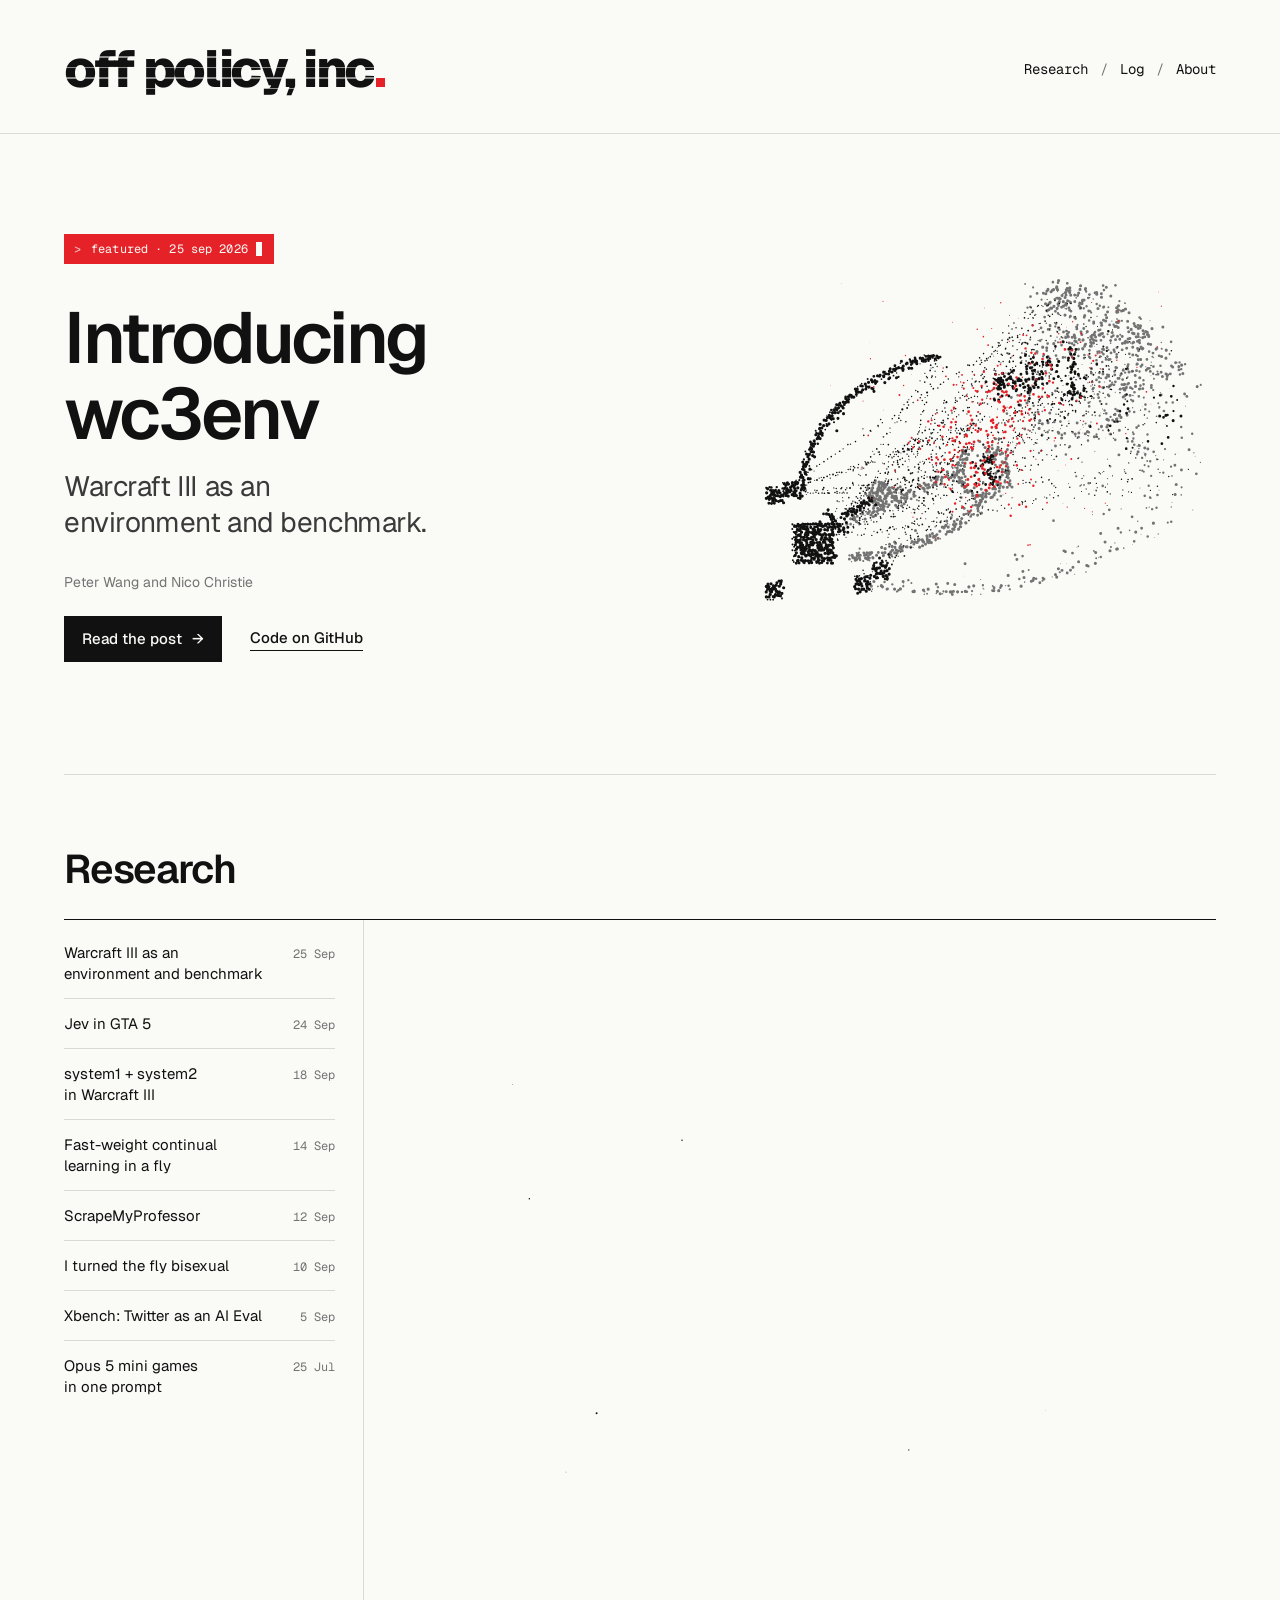
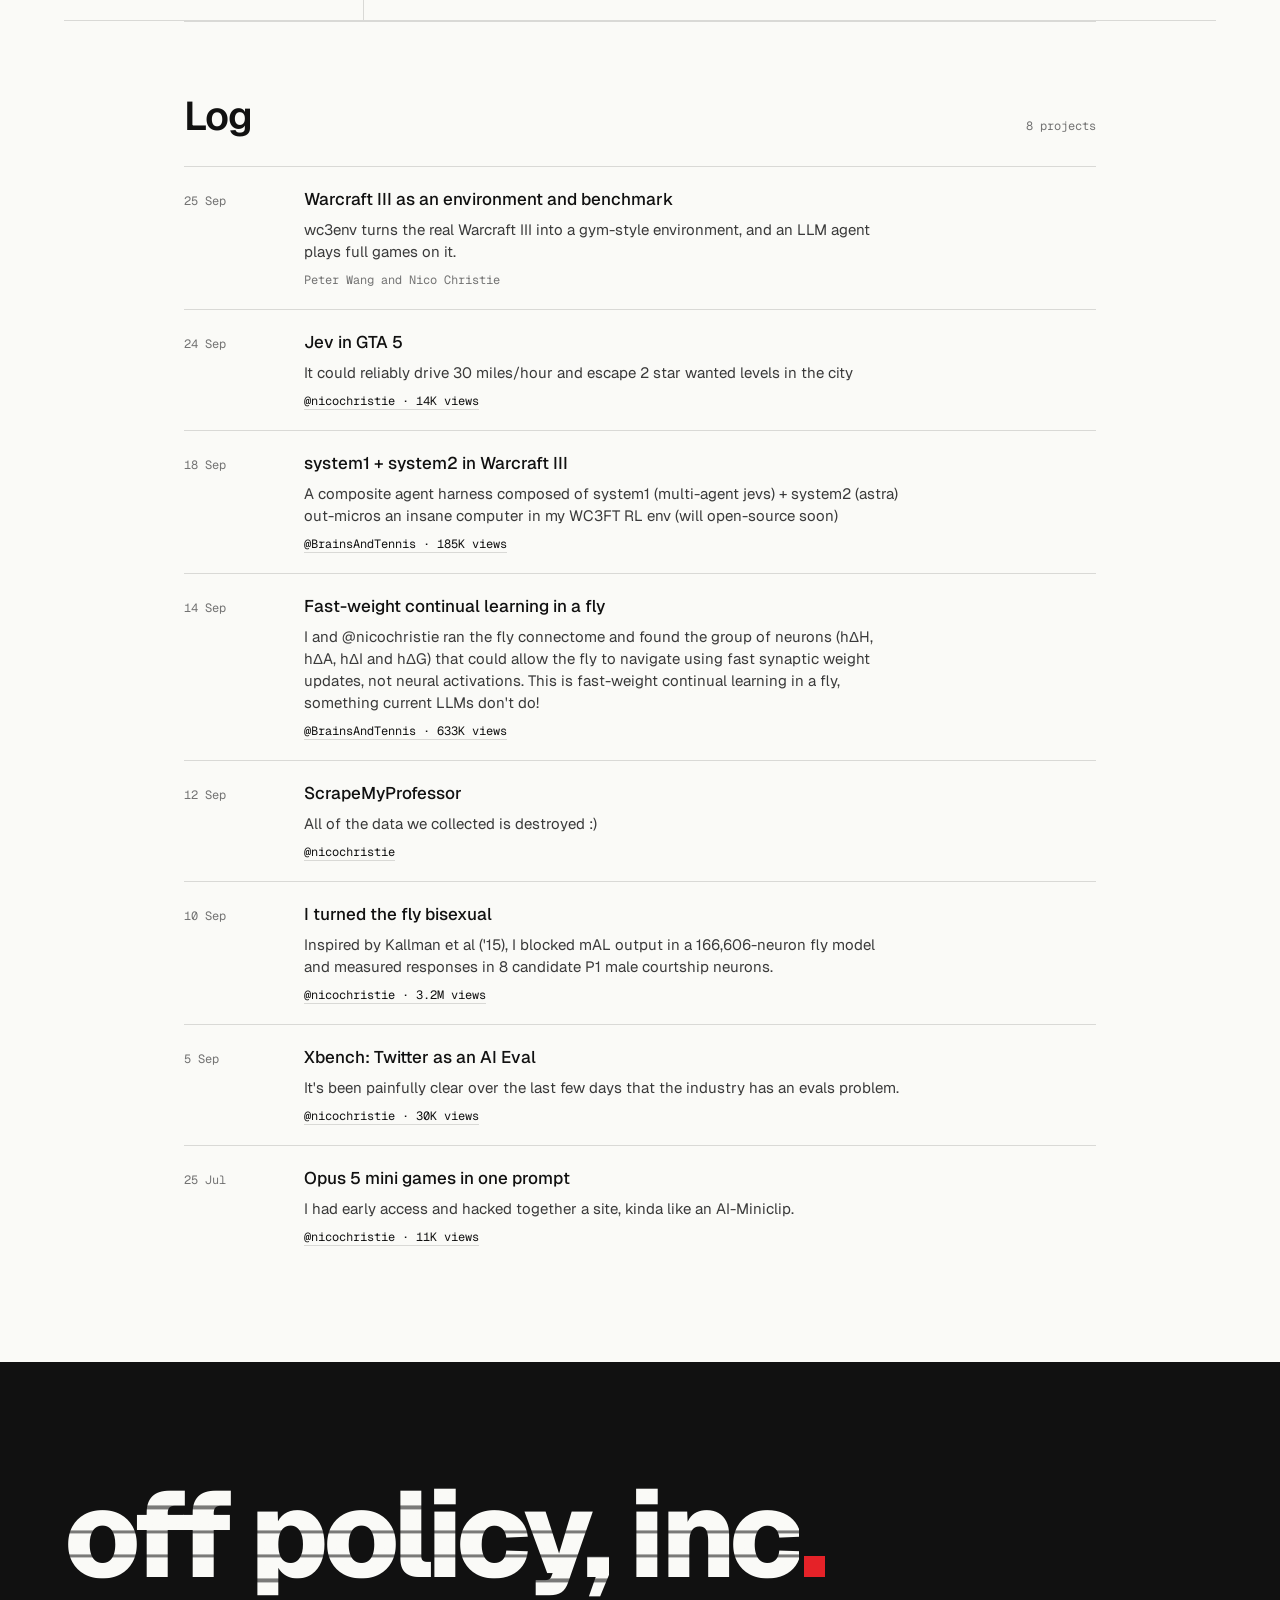
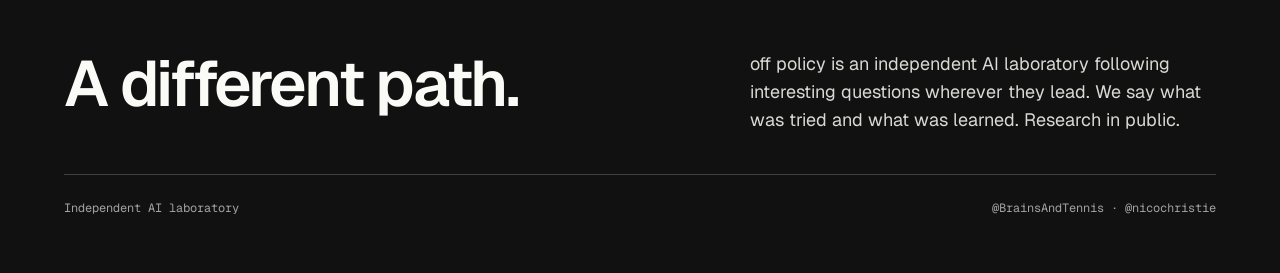
==== commit faa85c79: "Deploy 2026-09-25T17:17Z" ====
--- a/index.html
+++ b/index.html
@@ -4,6 +4,9 @@
 <meta charset="utf-8">
 <meta name="viewport" content="width=device-width, initial-scale=1">
 <title>off policy, inc.</title>
+<link rel="icon" type="image/svg+xml" href="data:image/svg+xml,%3Csvg xmlns=%27http://www.w3.org/2000/svg%27 viewBox=%270 0 32 32%27%3E%3Crect x=%274%27 y=%274%27 width=%2724%27 height=%2724%27 fill=%27%23E52228%27/%3E%3C/svg%3E">
+<link rel="apple-touch-icon" href="apple-touch-icon.png">
+<meta name="theme-color" content="#FAFAF7">
 <meta name="description" content="off policy is an independent AI laboratory following interesting questions wherever they lead.">
 <link rel="stylesheet" href="https://fonts.googleapis.com/css2?family=Geist:wght@400;500;600;800&family=Geist+Mono:wght@400&display=swap">
 <style>
@@ -61,24 +64,34 @@
 /* ---------- research explorer ---------- */
 .sec-head { display: flex; flex-wrap: wrap; align-items: baseline; justify-content: space-between; gap: 12px 32px; padding-block: 72px 28px; border-top: 1px solid var(--line); }
 .sec-head h2 { margin: 0; font: 600 40px/44px var(--op-sans); letter-spacing: -.03em; }
-.explorer { display: grid; grid-template-columns: 280px 0px minmax(0, 1fr); height: min(78vh, 780px); min-height: 520px; border-top: 1px solid var(--op-ink); border-bottom: 1px solid var(--line); transition: grid-template-columns .55s cubic-bezier(.7, 0, .2, 1); }
-.explorer.open { grid-template-columns: 280px minmax(0, 1.1fr) minmax(0, 1fr); }
-.index { overflow-y: auto; padding: 24px 24px 24px 0; border-right: 1px solid var(--line); min-height: 0; }
-.index h3 { margin: 22px 0 6px; font: 400 12px/18px var(--op-mono); color: var(--op-gray); display: flex; align-items: center; gap: 8px; } .index h3:first-child { margin-top: 0; } .index h3 svg { color: var(--op-ink); }
-.row { display: flex; align-items: baseline; gap: 12px; width: 100%; padding: 5px 0; border: 0; background: none; cursor: pointer; text-align: left; font: 400 15px/22px var(--op-sans); }
-.row .t { flex: 1; min-width: 0; white-space: nowrap; overflow: hidden; text-overflow: ellipsis; } .row .d { font: 400 12px/18px var(--op-mono); color: var(--op-gray); font-variant-numeric: tabular-nums; }
+.explorer { display: grid; grid-template-columns: 300px 0px minmax(0, 1fr); height: min(78vh, 780px); min-height: 520px; border-top: 1px solid var(--op-ink); border-bottom: 1px solid var(--line); transition: grid-template-columns .55s cubic-bezier(.7, 0, .2, 1); }
+.explorer.open { grid-template-columns: 300px minmax(0, 1.1fr) minmax(0, 1fr); }
+.index { overflow-y: auto; padding: 8px 28px 24px 0; border-right: 1px solid var(--line); min-height: 0; }
+.row { position: relative; display: grid; grid-template-columns: minmax(0, 1fr) auto; align-items: baseline; gap: 16px; width: 100%; padding: 14px 0; border: 0; border-bottom: 1px solid var(--line); background: none; cursor: pointer; text-align: left; font: 400 15px/21px var(--op-sans); }
+.row:last-child { border-bottom: 0; }
+.row .t { text-wrap: balance; } .row .d { font: 400 12px/18px var(--op-mono); color: var(--op-gray); font-variant-numeric: tabular-nums; white-space: nowrap; }
 .row:hover .t { text-decoration: underline; text-underline-offset: 3px; text-decoration-thickness: 1px; }
-.row[aria-pressed="true"] .t { font-weight: 500; } .row[aria-pressed="true"] .d { color: var(--op-signal); } .row[aria-pressed="true"]::before { content: ""; width: 8px; height: 8px; background: var(--op-signal); align-self: center; flex: none; }
+.row[aria-pressed="true"] .t { font-weight: 500; } .row[aria-pressed="true"] .d { color: var(--op-signal); }
+.row[aria-pressed="true"]::before { content: ""; position: absolute; left: -20px; top: 21px; width: 8px; height: 8px; background: var(--op-signal); }
 .panel { overflow: hidden; min-width: 0; } .explorer.open .panel { border-right: 1px solid var(--line); }
 .pin { height: 100%; overflow-y: auto; padding: 28px 40px 40px; display: flex; flex-direction: column; gap: 20px; }
 .pin h3 { margin: 0; font: 600 32px/36px var(--op-sans); letter-spacing: -.025em; text-wrap: balance; max-width: 18em; }
 .pin p { margin: 0; max-width: 36em; font-size: 16px; line-height: 26px; } .pin .by { color: var(--op-gray); font-size: 14px; } .pin .label { margin-bottom: -4px; }
 .pin .bars { max-width: 420px; } .pin .actions { margin-top: 8px; }
 #dots { width: 100%; height: 100%; display: block; min-width: 0; cursor: crosshair; }
+/* mobile: a scrolling story. The dot canvas sticks at the top; projects scroll beneath and the dots redraw into the one you're reading */
+.stack { display: none; }
 @media (max-width: 900px) {
-  .explorer, .explorer.open { grid-template-columns: 1fr; grid-template-rows: auto auto 56vh; height: auto; }
-  .index { max-height: 240px; border-right: 0; border-bottom: 1px solid var(--line); padding-right: 0; }
-  .panel { display: none; } .explorer.open .panel { display: block; border-right: 0; border-bottom: 1px solid var(--line); } .pin { height: auto; padding-inline: 0; }
+  .explorer, .explorer.open { display: block; height: auto; min-height: 0; border-bottom: 0; }
+  .index, .panel { display: none; }
+  #dots { position: sticky; top: 0; z-index: 5; width: calc(100% + 2 * var(--margin)); max-width: none; margin-inline: calc(-1 * var(--margin)); height: 46vh; min-height: 280px; background: var(--op-paper); border-bottom: 1px solid var(--line); }
+  .stack { display: block; position: relative; z-index: 1; }
+  .m-item { padding: 28px 0 36px; border-bottom: 1px solid var(--line); display: flex; flex-direction: column; gap: 16px; min-height: 44vh; }
+  .m-item:last-child { border-bottom: 0; }
+  .m-item h3 { margin: 0; font: 600 26px/30px var(--op-sans); letter-spacing: -.025em; text-wrap: balance; }
+  .m-item .q p { font-size: 15px; line-height: 24px; }
+  .m-item .actions { gap: 12px 20px; }
+  .m-item[aria-current="true"] h3::before { content: ""; display: inline-block; width: .3em; height: .3em; margin-right: .35em; vertical-align: .12em; background: var(--op-signal); }
 }
 @media (prefers-reduced-motion: reduce) { .explorer { transition: none; } }
 
@@ -87,13 +100,13 @@
 .chips { display: flex; flex-wrap: wrap; gap: 8px; margin-bottom: 32px; }
 .chip { display: inline-flex; align-items: center; gap: 8px; border: 1px solid var(--line); border-radius: 0; background: none; padding: 6px 12px; cursor: pointer; font: 400 13px/18px var(--op-mono); }
 .chip:hover { border-color: var(--op-ink); } .chip[aria-pressed="true"] { background: var(--op-ink); color: var(--op-paper); border-color: var(--op-ink); }
-.entry { display: grid; grid-template-columns: 96px minmax(0, 1fr) 120px; gap: 6px 24px; padding: 20px 0; border-top: 1px solid var(--line); align-items: baseline; }
+.entry { display: grid; grid-template-columns: 96px minmax(0, 1fr); gap: 6px 24px; padding: 20px 0; border-top: 1px solid var(--line); align-items: baseline; }
 .entry .day, .entry .tag { font: 400 12px/18px var(--op-mono); color: var(--op-gray); font-variant-numeric: tabular-nums; }
 .entry .tag { display: flex; align-items: center; gap: 8px; justify-content: flex-end; } .entry .tag svg { color: var(--op-ink); }
 .entry h3 { margin: 0 0 8px; font: 500 17px/24px var(--op-sans); } .entry h3 button { all: unset; cursor: pointer; } .entry h3 button:hover { text-decoration: underline; text-underline-offset: 3px; text-decoration-thickness: 1px; } .entry h3 button:focus-visible { outline: 2px solid var(--op-ink); outline-offset: 3px; }
 .entry p { margin: 0; font-size: 15px; line-height: 22px; color: #3a3a3a; max-width: 40em; } .entry .bars { max-width: 460px; gap: 8px; }
 .entry[hidden] { display: none; }
-@media (max-width: 760px) { .entry { grid-template-columns: 1fr; } .entry .tag { justify-content: flex-start; } }
+@media (max-width: 760px) { .entry { grid-template-columns: 1fr; gap: 4px; padding: 22px 0; } }
 
 /* ---------- about / footer, on ink ---------- */
 .about { background: var(--op-ink); color: var(--op-paper); }
@@ -111,6 +124,26 @@
 .q .who, .entry .src .who { color: var(--op-ink); text-decoration: none; border-bottom: 1px solid var(--line); } .q .who:hover, .entry .src .who:hover { color: var(--op-signal); border-color: var(--op-signal); }
 .entry .src { margin-top: 8px; font: 400 12px/18px var(--op-mono); color: var(--op-gray); }
 .about .foot a { color: inherit; text-decoration: none; } .about .foot a:hover { color: var(--op-paper); }
+
+/* the featured line, set like a terminal prompt on a signal-red ribbon */
+.ribbon { align-self: flex-start; display: inline-flex; align-items: center; gap: 10px; padding: 7px 12px 7px 10px; background: var(--op-signal); color: var(--op-paper); font: 400 12px/16px var(--op-mono); letter-spacing: .01em; }
+.ribbon .prompt { opacity: .75; }
+.ribbon .cursor { display: inline-block; width: .55em; height: 1.1em; background: var(--op-paper); margin-left: -2px; }
+@media (max-width: 760px) { .ribbon { font-size: 11px; padding: 6px 10px 6px 8px; gap: 8px; } }
+
+/* phone polish */
+@media (max-width: 760px) {
+  .top { gap: 14px; }
+  .top nav { font-size: 13px; }
+  .feature { row-gap: 32px; }
+  .f-art canvas { aspect-ratio: 1 / 1; }
+  .actions { gap: 12px 20px; }
+  .btn { padding: 12px 16px; }
+  .sec-head { padding-block: 56px 20px; }
+  .sec-head h2 { font-size: 32px; line-height: 36px; }
+  .log { padding-bottom: 64px; }
+  .about .wrap { padding-block: 64px 40px; row-gap: 28px; }
+}
 
 </style>
 </head>
@@ -122,11 +155,11 @@
 <main>
   <section class="feature wrap" aria-labelledby="f-title">
     <div class="f-copy">
-      <p class="label"><span class="sq" aria-hidden="true"></span>Featured · field notes · 25 September 2026</p>
+      <p class="ribbon"><span class="prompt" aria-hidden="true">&gt;</span><span>featured · 25 sep 2026</span><span class="cursor" aria-hidden="true"></span></p>
       <h1 id="f-title">Introducing wc3env</h1>
       <p class="sub">Warcraft III as an environment and benchmark.</p>
       <p class="by">Peter Wang and Nico Christie</p>
-      <p class="actions"><a class="btn" href="https://pwang724.github.io/wc3env/" target="_blank" rel="noopener noreferrer">Read the field notes</a><a class="link" href="https://github.com/pwang724/wc3env" target="_blank" rel="noopener noreferrer">Code on GitHub</a></p>
+      <p class="actions"><a class="btn" href="https://pwang724.github.io/wc3env/" target="_blank" rel="noopener noreferrer">Read the post</a><a class="link" href="https://github.com/pwang724/wc3env" target="_blank" rel="noopener noreferrer">Code on GitHub</a></p>
     </div>
     <figure class="f-art">
       <canvas id="featureDots" role="img" aria-label="Illustrative map of one game: our base at lower left, a cleared creep camp in the middle, the enemy base and towers at upper right. Dashed gray lines show the plan; one red path shows the army walking into the enemy towers."></canvas>
@@ -134,17 +167,17 @@
   </section>
 
   <section id="research" class="wrap" aria-labelledby="r-title">
-    <div class="sec-head"><h2 id="r-title">Research</h2><p class="label">Everything here is Peter Wang and Nico Christie. Pick one; the dots redraw it.</p></div>
+    <div class="sec-head"><h2 id="r-title">Research</h2></div>
     <div class="explorer" id="explorer">
       <div class="index" id="index" aria-label="Projects"></div>
       <div class="panel"><div class="pin" id="pin"></div></div>
       <canvas id="dots" role="img" aria-label="A field of dots that draws the selected project"></canvas>
+      <div class="stack" id="stack"></div>
     </div>
   </section>
 
   <section class="log wrap" id="log" aria-labelledby="l-title">
     <div class="sec-head"><h2 id="l-title">Log</h2><p class="label" id="count"></p></div>
-    <div class="chips" id="chips" role="group" aria-label="Filter by type"></div>
     <div class="feed" id="feed"></div>
   </section>
 </main>
@@ -1226,7 +1259,7 @@
   var MONTHS = ['January', 'February', 'March', 'April', 'May', 'June', 'July', 'August', 'September', 'October', 'November', 'December'];
   function fmtDate(d, short) { var p = d.split('-'); return +p[2] + ' ' + (short ? MONTHS[+p[1] - 1].slice(0, 3) : MONTHS[+p[1] - 1]); }
   function ext(href, label, cls) { return '<a class="' + (cls || 'link') + '" href="' + href + '" target="_blank" rel="noopener noreferrer">' + esc(label) + '</a>'; }
-  function quoteHTML(q) { return '<blockquote class="q">' + q.text.map(function (t) { return '<p>' + esc(t) + '</p>'; }).join('') + '<footer>' + (q.url ? ext(q.url, q.by, 'who') : '<span class="who">' + esc(q.by) + '</span>') + (q.where ? ' \u00b7 ' + esc(q.where) : ' on X') + '</footer></blockquote>'; }
+  function quoteHTML(q) { return '<blockquote class="q">' + q.text.map(function (t) { return '<p>' + esc(t) + '</p>'; }).join('') + '<footer>' + (q.url ? ext(q.url, q.by, 'who') : '<span class="who">' + esc(q.by) + '</span>') + (q.url ? ' on X' : '') + '</footer></blockquote>'; }
 
   /* ---------- compositions, drawn in the art palette then sampled into dots.
      ink = ink, blue = the plan (renders gray), orange = what happened (renders red) ---------- */
@@ -1353,14 +1386,11 @@
     var ex = document.getElementById('explorer'), index = document.getElementById('index'), pin = document.getElementById('pin'), active = -1;
     var field = DotField(document.getElementById('dots'), { grid: 3.2 });
     function idle() { field.show(function (c, W, H) { return drawTrace(c, W, H); }); }
-    TYPES.forEach(function (t) {
-      var mine = PROJECTS.filter(function (p) { return p.type === t.id; }); if (!mine.length) return;
-      var h = document.createElement('h3'); h.innerHTML = icon(t.id, 10) + ' ' + t.name; index.appendChild(h);
-      mine.forEach(function (p) { var b = document.createElement('button'); b.type = 'button'; b.className = 'row'; b.setAttribute('aria-pressed', 'false'); b.dataset.i = PROJECTS.indexOf(p); b.innerHTML = '<span class="t"></span><span class="d">' + fmtDate(p.date, true) + '</span>'; b.firstChild.textContent = p.title; b.onclick = function () { var i = +b.dataset.i; select(active === i ? -1 : i); }; index.appendChild(b); });
-    });
+    PROJECTS.forEach(function (p, i) { var b = document.createElement('button'); b.type = 'button'; b.className = 'row'; b.setAttribute('aria-pressed', 'false'); b.dataset.i = i; b.innerHTML = '<span class="t"></span><span class="d">' + fmtDate(p.date, true) + '</span>'; b.firstChild.textContent = p.title; b.onclick = function () { select(active === i ? -1 : i); }; index.appendChild(b); });
+    function bodyHTML(p) { return '<p class="label">' + fmtDate(p.date) + ' 2026' + (p.views ? ' \u00b7 ' + p.views + ' views' : '') + '</p><h3>' + esc(p.title) + '</h3>' + p.quotes.map(quoteHTML).join('') + '<p class="actions">' + p.links.map(function (l, k) { return ext(l[1], l[0], k ? 'link' : 'btn'); }).join('') + '</p>'; }
     function fillPanel(i) {
       var p = PROJECTS[i];
-      pin.innerHTML = '<p class="label">' + icon(p.type) + ' ' + typeOf(p.type).name + ' · ' + fmtDate(p.date) + ' 2026' + (p.views ? ' · ' + p.views + ' views' : '') + '</p><h3>' + esc(p.title) + '</h3>' + p.quotes.map(quoteHTML).join('') + '<p class="actions">' + p.links.map(function (l, k) { return ext(l[1], l[0], k ? 'link' : 'btn'); }).join('') + '</p>';
+      pin.innerHTML = bodyHTML(p);
       pin.scrollTop = 0;
     }
     function select(i) {
@@ -1371,18 +1401,24 @@
     }
     idle();
 
+    /* ---- mobile: the same work as a scrolling story; the sticky dots follow the item in view ---- */
+    var stack = document.getElementById('stack'), mq = window.matchMedia('(max-width: 900px)'), current = -1;
+    PROJECTS.forEach(function (p, i) { var it = document.createElement('article'); it.className = 'm-item'; it.dataset.i = i; it.innerHTML = bodyHTML(p); stack.appendChild(it); });
+    if ('IntersectionObserver' in window) {
+      var mio = new IntersectionObserver(function (es) { if (!mq.matches) return; es.forEach(function (e) { if (!e.isIntersecting) return; var i = +e.target.dataset.i; if (i === current) return; current = i; stack.querySelectorAll('.m-item').forEach(function (m) { m.setAttribute('aria-current', +m.dataset.i === i ? 'true' : 'false'); }); field.show(function (c, W, H) { return PROJECTS[i].art(c, W, H, rng(7)); }); }); }, { rootMargin: '-55% 0px -35% 0px' });
+      stack.querySelectorAll('.m-item').forEach(function (m) { mio.observe(m); });
+    }
+    mq.addEventListener && mq.addEventListener('change', function () { current = -1; field.later(); if (!mq.matches) { if (active >= 0) select(active); else idle(); } });
+
     /* ---- the log ---- */
-    var feed = document.getElementById('feed'), chips = document.getElementById('chips'), count = document.getElementById('count'), filter = null;
-    function chip(label, id, html) { var b = document.createElement('button'); b.type = 'button'; b.className = 'chip'; b.setAttribute('aria-pressed', id === null ? 'true' : 'false'); b.innerHTML = html + label; b.onclick = function () { filter = id; chips.querySelectorAll('.chip').forEach(function (c) { c.setAttribute('aria-pressed', c === b ? 'true' : 'false'); }); apply(); }; chips.appendChild(b); }
-    chip('All', null, ''); TYPES.forEach(function (t) { if (PROJECTS.some(function (p) { return p.type === t.id; })) chip(t.name, t.id, icon(t.id, 11)); });
+    var feed = document.getElementById('feed'), count = document.getElementById('count');
     PROJECTS.forEach(function (p, i) {
       var q = p.quotes[0], el = document.createElement('article'); el.className = 'entry'; el.id = p.id; el.dataset.type = p.type;
-      el.innerHTML = '<span class="day">' + fmtDate(p.date, true) + '</span><div class="body"><h3><button type="button"></button></h3><p>' + esc(q.text.length > 1 ? q.text[1] : q.text[0]) + '</p><p class="src">' + (q.url ? ext(q.url, q.by + (p.views ? ' · ' + p.views + ' views' : ''), 'who') : esc(q.by)) + '</p></div><span class="tag">' + icon(p.type) + ' ' + typeOf(p.type).name + '</span>';
+      el.innerHTML = '<span class="day">' + fmtDate(p.date, true) + '</span><div class="body"><h3><button type="button"></button></h3><p>' + esc(q.text.length > 1 ? q.text[1] : q.text[0]) + '</p><p class="src">' + (q.url ? ext(q.url, q.by + (p.views ? ' · ' + p.views + ' views' : ''), 'who') : esc(q.by)) + '</p></div>';
       var bt = el.querySelector('h3 button'); bt.textContent = p.title; bt.onclick = function () { open(i); }; feed.appendChild(el);
     });
-    function open(i) { document.getElementById('research').scrollIntoView({ behavior: still ? 'auto' : 'smooth' }); if (active !== i) select(i); }
-    function apply() { var n = 0; feed.querySelectorAll('.entry').forEach(function (e) { var show = !filter || e.dataset.type === filter; e.hidden = !show; if (show) n++; }); count.textContent = n + (n === 1 ? ' project' : ' projects'); }
-    apply();
+    function open(i) { if (mq.matches) { var m = stack.querySelector('[data-i="' + i + '"]'); m.scrollIntoView({ behavior: still ? 'auto' : 'smooth', block: 'center' }); return; } document.getElementById('research').scrollIntoView({ behavior: still ? 'auto' : 'smooth' }); if (active !== i) select(i); }
+    count.textContent = PROJECTS.length + ' projects';
     document.querySelectorAll('a[href^="http"]').forEach(function (a) { a.target = '_blank'; a.rel = 'noopener noreferrer'; });
     if (location.hash) { var k = PROJECTS.map(function (p) { return '#' + p.id; }).indexOf(location.hash); if (k >= 0) select(k); }
   }
@@ -1509,8 +1545,8 @@
   // Newest first. Quotes are exact words from X; links open in a new tab.
   var PROJECTS = [
     { id: 'wc3env', type: 'agents', date: '2026-09-25', art: drawWc3, title: 'Warcraft III as an environment and benchmark',
-      quotes: [{ by: 'Peter Wang and Nico Christie', where: 'field notes', text: ['wc3env turns the real Warcraft III into a gym-style environment, and an LLM agent plays full games on it.'] }],
-      links: [['Read the field notes', 'https://pwang724.github.io/wc3env/'], ['Code on GitHub', 'https://github.com/pwang724/wc3env']] },
+      quotes: [{ by: 'Peter Wang and Nico Christie', text: ['wc3env turns the real Warcraft III into a gym-style environment, and an LLM agent plays full games on it.'] }],
+      links: [['Read the post', 'https://pwang724.github.io/wc3env/'], ['Code on GitHub', 'https://github.com/pwang724/wc3env']] },
     { id: 'gta', type: 'agents', date: '2026-09-24', art: drawGTA, title: 'Jev in GTA 5', views: '14K',
       quotes: [{ by: NICO, url: 'https://x.com/nicochristie/status/2103186608014991459', text: ['Jev driving cars and shooting cops with rocket launchers in GTA 5', 'It could reliably drive 30 miles/hour and escape 2 star wanted levels in the city', 'We probably aren’t taking system1 model impacts on self driving seriously enough', 'Another fun one with @BrainsAndTennis'] }],
       links: [['On X', 'https://x.com/nicochristie/status/2103186608014991459']] },
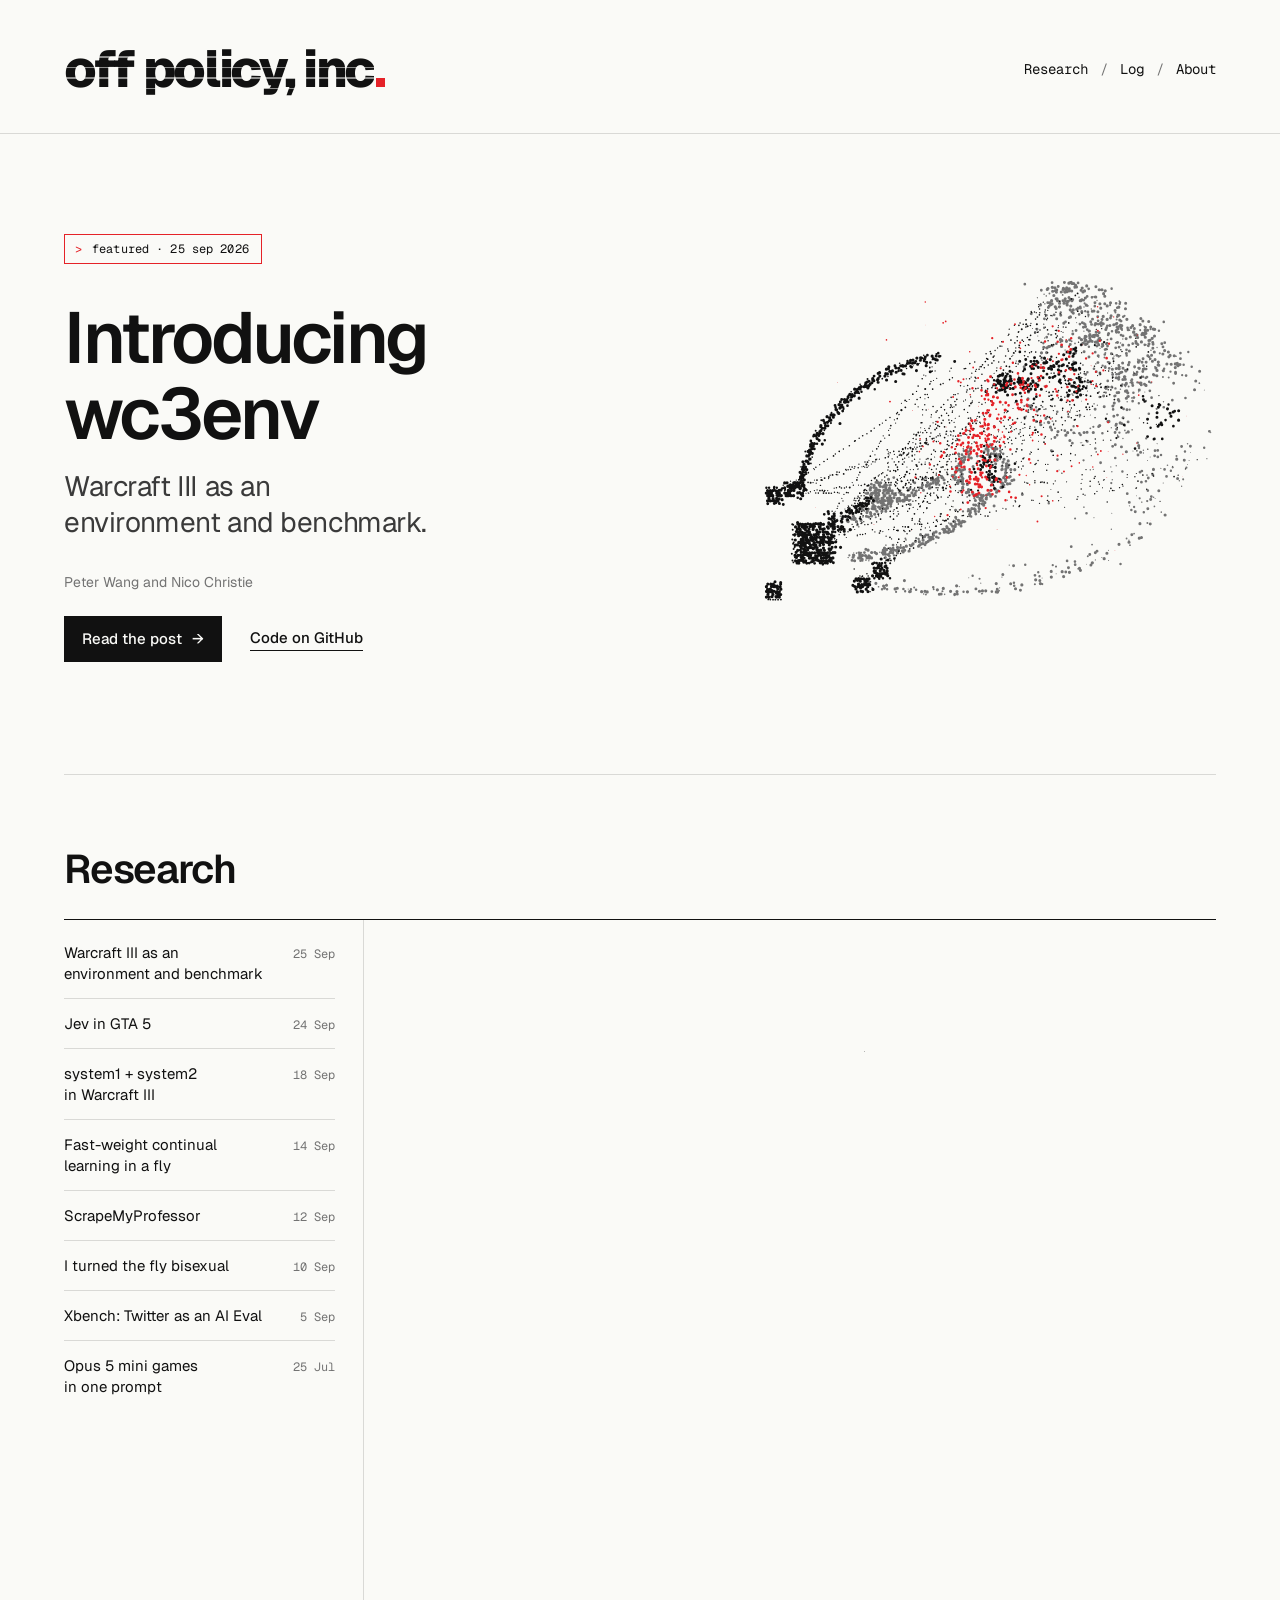
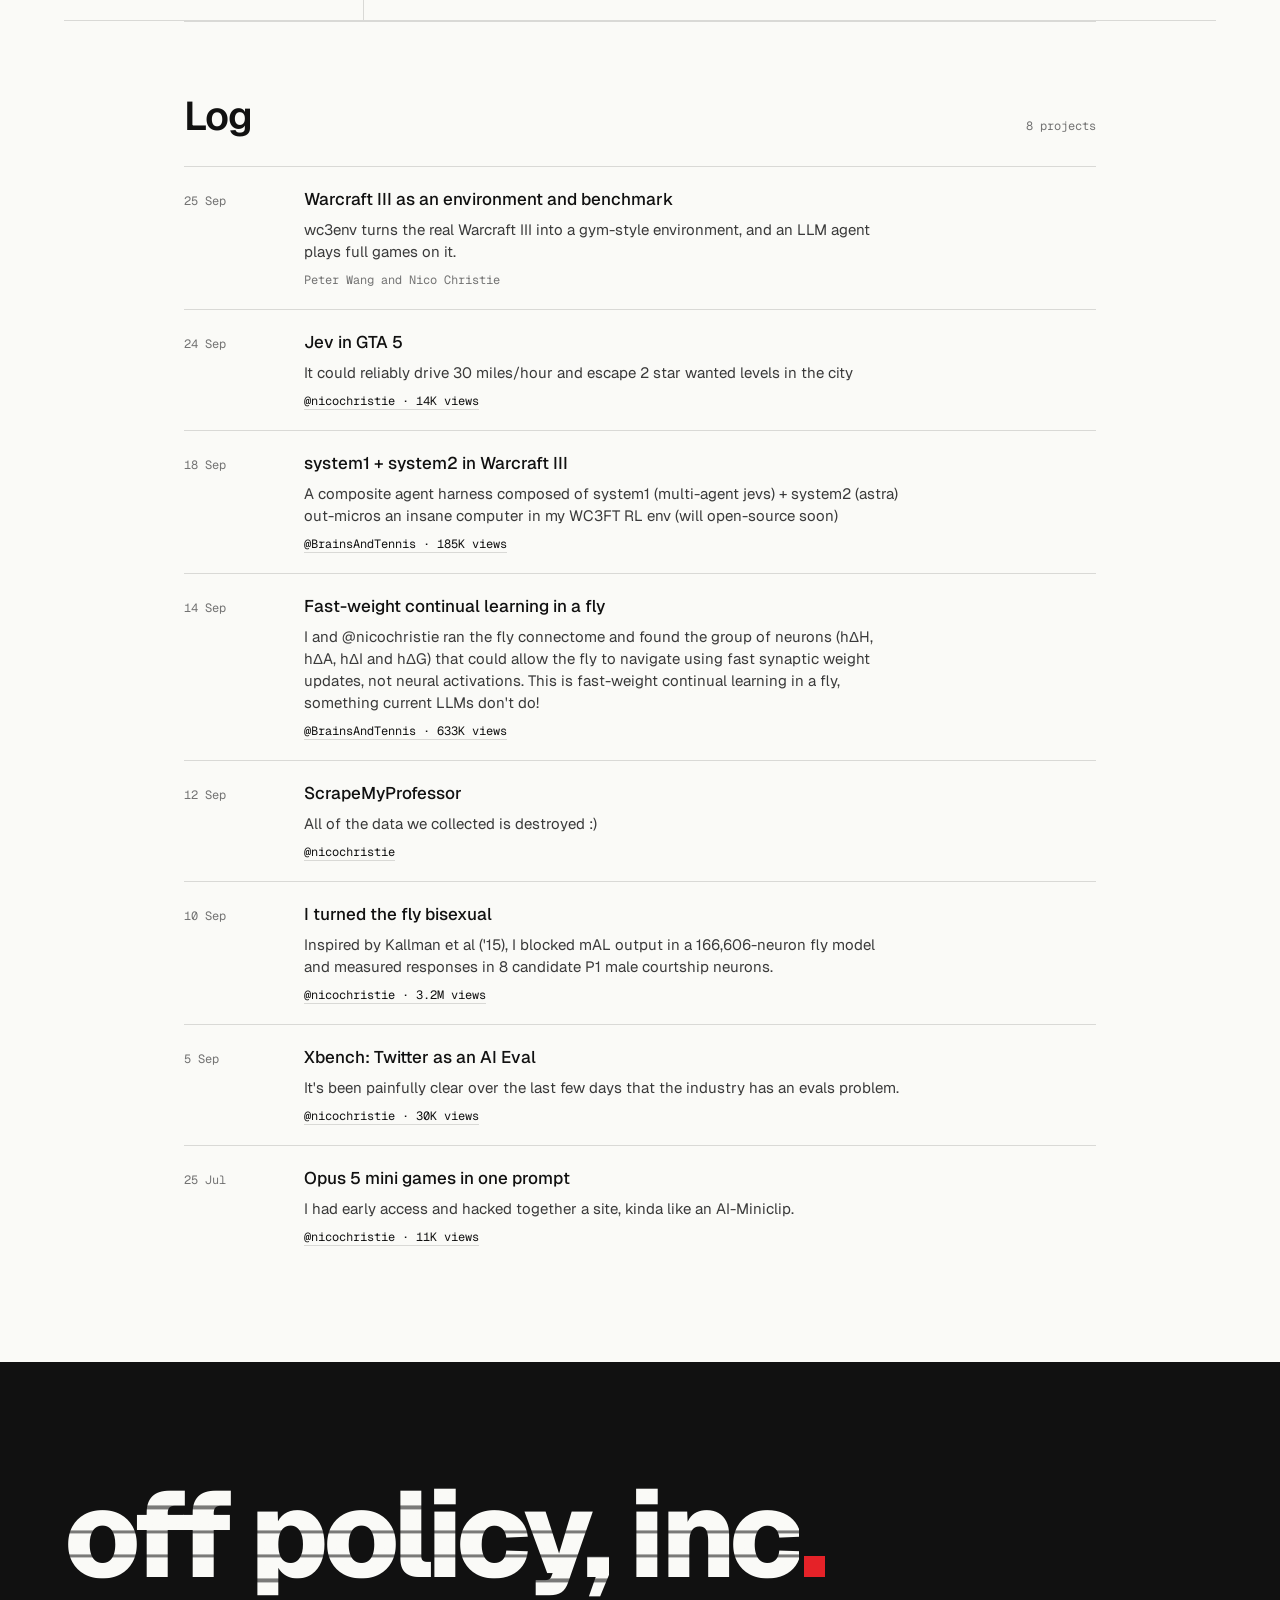
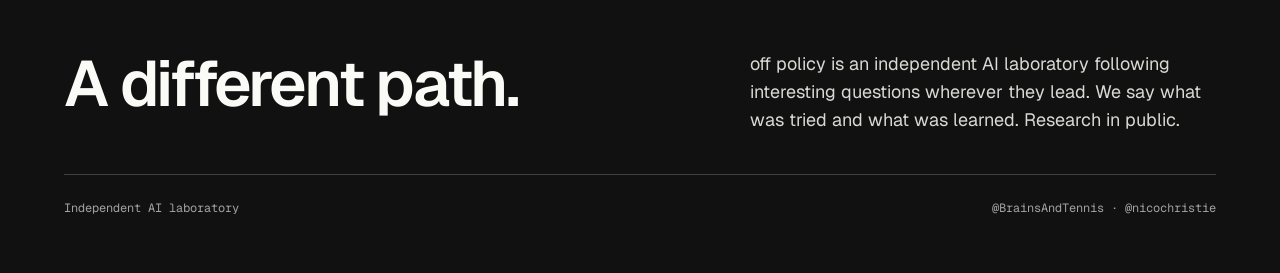
==== commit 726539db: "Deploy 2026-09-25T17:20Z" ====
--- a/index.html
+++ b/index.html
@@ -126,9 +126,8 @@
 .about .foot a { color: inherit; text-decoration: none; } .about .foot a:hover { color: var(--op-paper); }
 
 /* the featured line, set like a terminal prompt on a signal-red ribbon */
-.ribbon { align-self: flex-start; display: inline-flex; align-items: center; gap: 10px; padding: 7px 12px 7px 10px; background: var(--op-signal); color: var(--op-paper); font: 400 12px/16px var(--op-mono); letter-spacing: .01em; }
-.ribbon .prompt { opacity: .75; }
-.ribbon .cursor { display: inline-block; width: .55em; height: 1.1em; background: var(--op-paper); margin-left: -2px; }
+.ribbon { align-self: flex-start; display: inline-flex; align-items: center; gap: 10px; padding: 6px 12px 6px 10px; border: 1px solid var(--op-signal); color: var(--op-ink); font: 400 12px/16px var(--op-mono); letter-spacing: .01em; }
+.ribbon .prompt { color: var(--op-signal); }
 @media (max-width: 760px) { .ribbon { font-size: 11px; padding: 6px 10px 6px 8px; gap: 8px; } }
 
 /* phone polish */
@@ -155,7 +154,7 @@
 <main>
   <section class="feature wrap" aria-labelledby="f-title">
     <div class="f-copy">
-      <p class="ribbon"><span class="prompt" aria-hidden="true">&gt;</span><span>featured · 25 sep 2026</span><span class="cursor" aria-hidden="true"></span></p>
+      <p class="ribbon"><span class="prompt" aria-hidden="true">&gt;</span><span>featured · 25 sep 2026</span></p>
       <h1 id="f-title">Introducing wc3env</h1>
       <p class="sub">Warcraft III as an environment and benchmark.</p>
       <p class="by">Peter Wang and Nico Christie</p>
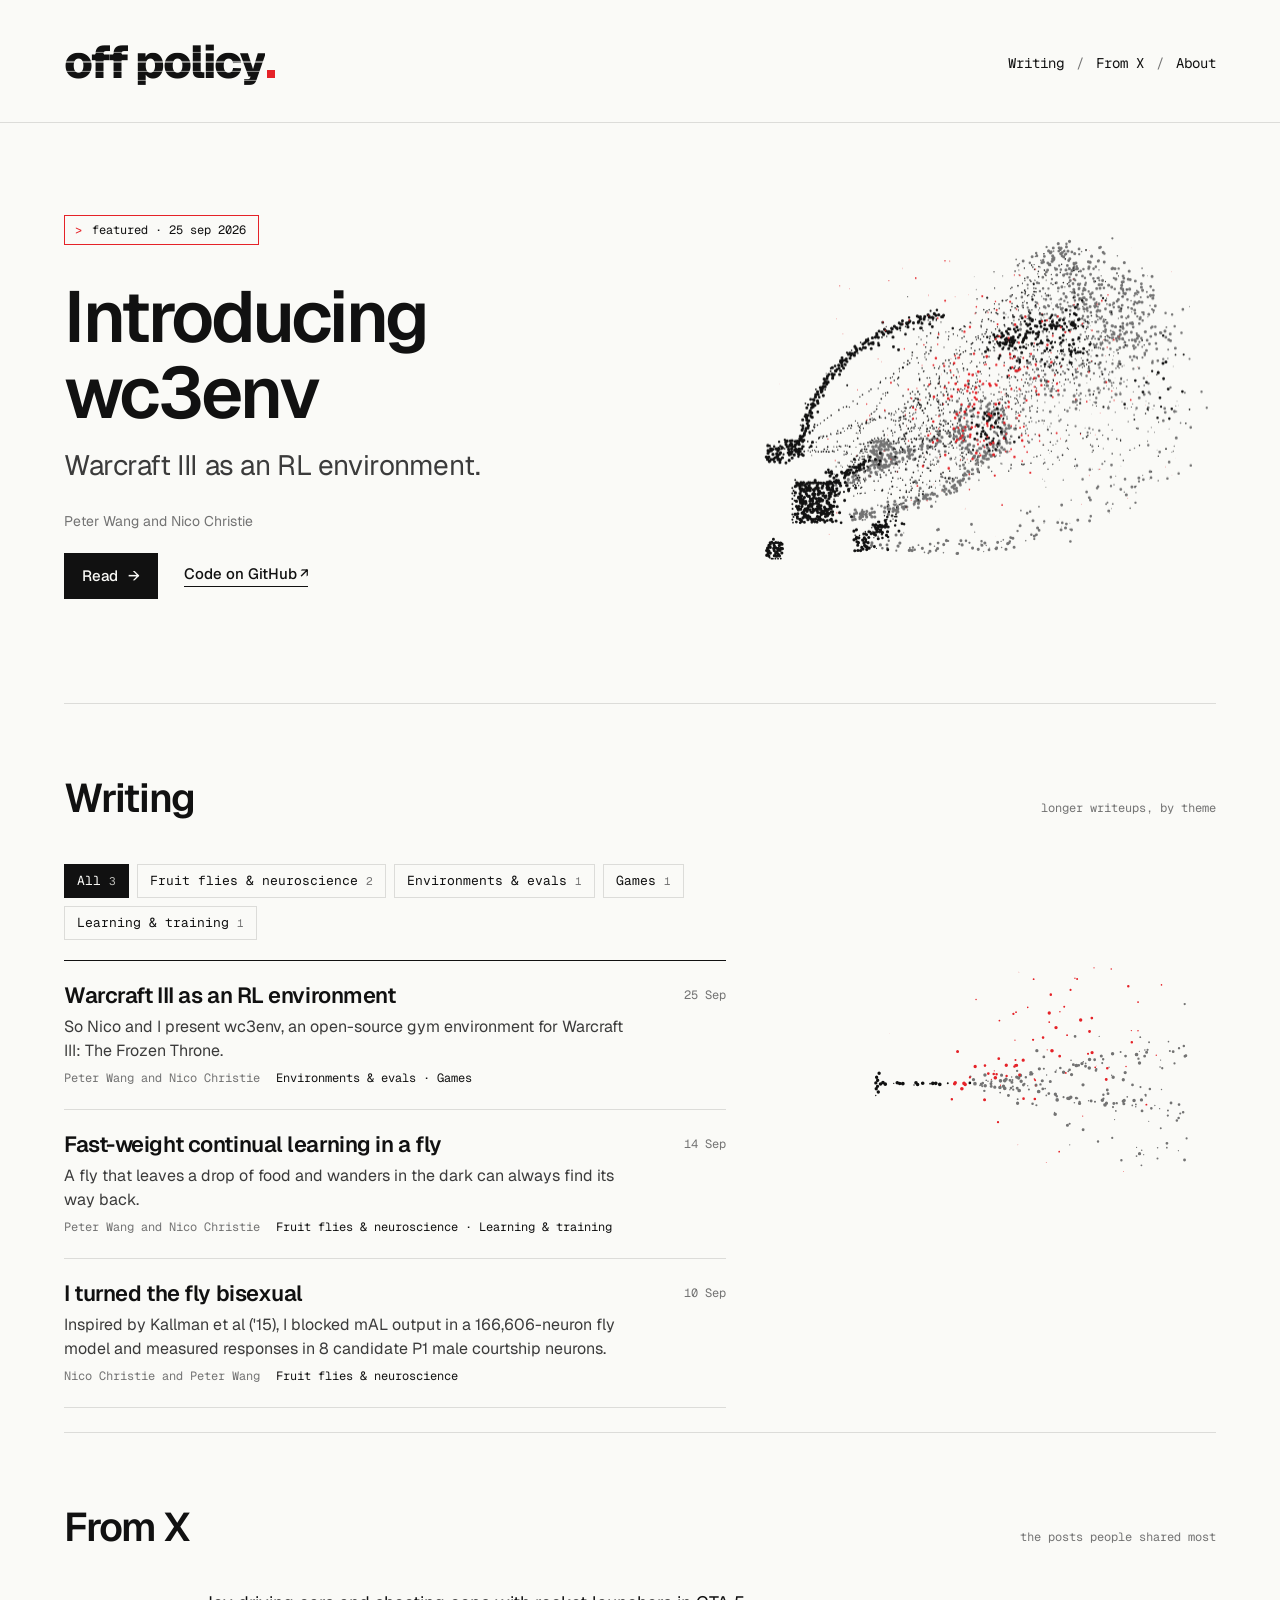
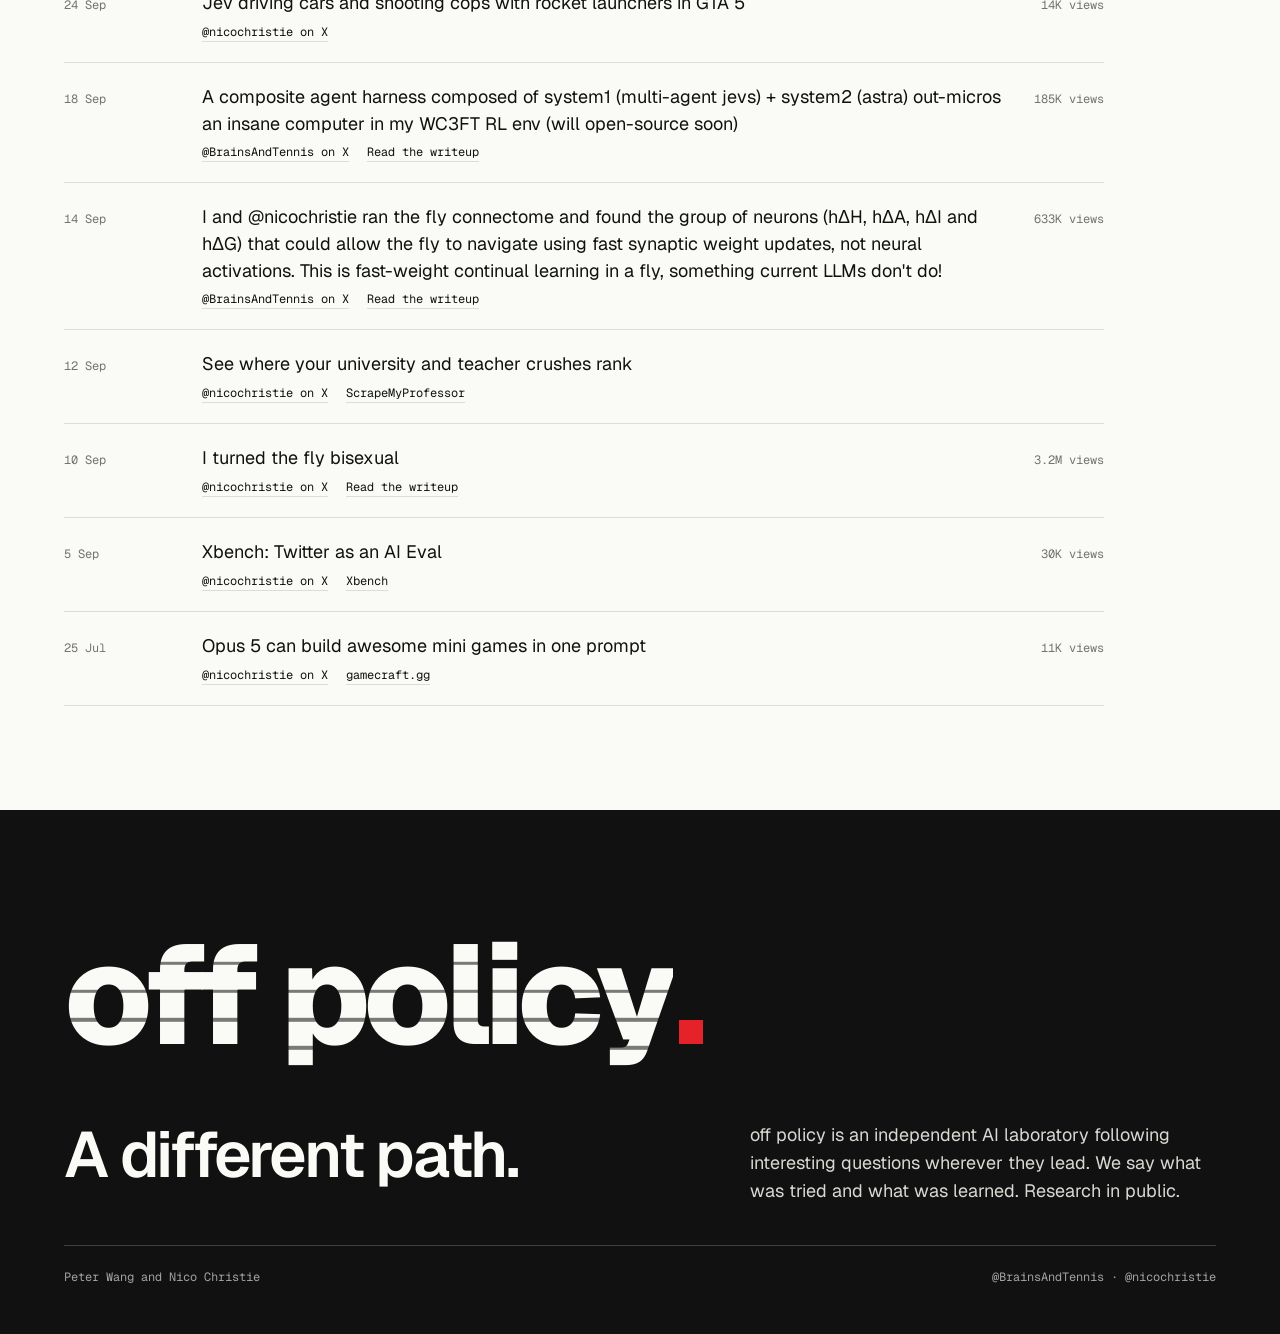
==== commit fe4d6607: "Deploy 2026-09-27T14:51Z" ====
--- a/index.html
+++ b/index.html
@@ -3,1578 +3,57 @@
 <head>
 <meta charset="utf-8">
 <meta name="viewport" content="width=device-width, initial-scale=1">
-<title>off policy, inc.</title>
+<title>off policy</title>
+<meta name="description" content="off policy is an independent AI laboratory following interesting questions wherever they lead. Peter Wang and Nico Christie.">
+<meta property="og:title" content="off policy"><meta property="og:description" content="off policy is an independent AI laboratory following interesting questions wherever they lead. Peter Wang and Nico Christie."><meta property="og:site_name" content="off policy">
+<meta name="theme-color" content="#FAFAF7">
 <link rel="icon" type="image/svg+xml" href="data:image/svg+xml,%3Csvg xmlns=%27http://www.w3.org/2000/svg%27 viewBox=%270 0 32 32%27%3E%3Crect x=%274%27 y=%274%27 width=%2724%27 height=%2724%27 fill=%27%23E52228%27/%3E%3C/svg%3E">
-<link rel="apple-touch-icon" href="apple-touch-icon.png">
-<meta name="theme-color" content="#FAFAF7">
-<meta name="description" content="off policy is an independent AI laboratory following interesting questions wherever they lead.">
+<link rel="apple-touch-icon" href="/apple-touch-icon.png">
+<link rel="preconnect" href="https://fonts.googleapis.com"><link rel="preconnect" href="https://fonts.gstatic.com" crossorigin>
 <link rel="stylesheet" href="https://fonts.googleapis.com/css2?family=Geist:wght@400;500;600;800&family=Geist+Mono:wght@400&display=swap">
-<style>
-/* off policy / edition 01 tokens (brand kit: assets/tokens.css) */
-:root {
-  --op-ink: #111111; --op-paper: #FAFAF7; --op-gray: #737373; --op-signal: #E52228; --op-marker: #F3E52B;
-  --op-sans: "Geist", Arial, sans-serif; --op-mono: "Geist Mono", ui-monospace, Menlo, monospace; --op-sig: "Geist Pixel Line", "Geist", Arial, sans-serif;
-  --line: rgba(17, 17, 17, .14); --soft: rgba(17, 17, 17, .06); --margin: 64px; --max: 1440px;
-}
-@media (max-width: 760px) { :root { --margin: 24px; } }
-*, *::before, *::after { box-sizing: border-box; }
-html { scroll-behavior: smooth; } @media (prefers-reduced-motion: reduce) { html { scroll-behavior: auto; } }
-body { margin: 0; background: var(--op-paper); color: var(--op-ink); font: 400 18px/28px var(--op-sans); -webkit-font-smoothing: antialiased; }
-@media (max-width: 760px) { body { font-size: 16px; line-height: 24px; } }
-a { color: inherit; } button { font: inherit; color: inherit; }
-:focus-visible { outline: 2px solid var(--op-ink); outline-offset: 3px; }
-.wrap { max-width: var(--max); margin-inline: auto; padding-inline: var(--margin); }
-.label { font: 400 12px/18px var(--op-mono); color: var(--op-gray); margin: 0; display: flex; align-items: center; gap: 8px; }
-.label svg { color: var(--op-ink); }
-.sq { display: inline-block; width: 10px; height: 10px; background: var(--op-signal); flex: none; }
-.bars { display: flex; flex-direction: column; gap: 10px; } .bars span { display: block; height: 6px; background: var(--op-ink); opacity: .1; }
+<link rel="stylesheet" href="/assets/site.css">
 
-/* the signature: a sliced Geist 800 rebuild of the kit's scanline wordmark (ref. Geist Pixel Line), lowercase,
-   set as "off policy, inc" with the red square as its full stop. Live text, so it stays crisp and searchable. */
-.wordmark { --wm: var(--op-ink); display: inline-flex; align-items: baseline; font-size: 52px; line-height: 1; text-decoration: none; white-space: nowrap; }
-.wordmark .wm { font: 800 1em/1.25 var(--op-sans); letter-spacing: -.045em; color: transparent;
-  background: repeating-linear-gradient(to bottom, var(--wm) 0 .174em, color-mix(in srgb, var(--wm) 45%, transparent) .174em .2em) 0 .02em; -webkit-background-clip: text; background-clip: text; } /* thin, half-transparent cuts; the phase keeps the tittle of the i clear */
-/* the full stop of "inc." is the signal square: solid, on the baseline, a period's width from the c */
-.wordmark .dot { display: inline-block; width: .17em; height: .17em; margin-left: .045em; background: var(--op-signal); flex: none; }
-@media (max-width: 760px) { .wordmark { font-size: 40px; } }
-.about .wordmark { --wm: var(--op-paper); }
-.btn { display: inline-flex; align-items: center; gap: 10px; background: var(--op-ink); color: var(--op-paper); text-decoration: none; font: 500 15px/20px var(--op-sans); padding: 13px 18px; border-radius: 0; }
-.btn:hover { background: #000; } .btn::after { content: "\2192"; }
-.link { font: 500 15px/20px var(--op-sans); text-decoration: none; border-bottom: 1px solid var(--op-ink); padding-bottom: 2px; }
-.link:hover { color: var(--op-signal); border-color: var(--op-signal); }
-.actions { display: flex; flex-wrap: wrap; align-items: center; gap: 16px 28px; margin: 0; }
-
-/* ---------- header ---------- */
-.top { display: flex; align-items: center; justify-content: space-between; gap: 24px; padding-block: 36px 32px; }
-.top nav { display: flex; align-items: center; gap: 12px; font: 400 14px/18px var(--op-mono); }
-.top nav a { text-decoration: none; color: var(--op-ink); } .top nav a:hover { color: var(--op-signal); } .top nav span { color: var(--op-gray); }
-@media (max-width: 760px) { .top { flex-direction: column; align-items: flex-start; padding-block: 24px; } }
-
-/* ---------- featured ---------- */
-.feature { display: grid; grid-template-columns: repeat(12, minmax(0, 1fr)); column-gap: 24px; row-gap: 40px; padding-block: 88px 112px; border-top: 1px solid var(--line); }
-.f-copy { grid-column: 1 / span 6; display: flex; flex-direction: column; gap: 24px; align-self: center; }
-.f-copy h1 { margin: 0; font: 600 72px/76px var(--op-sans); letter-spacing: -.04em; text-wrap: balance; }
-.f-copy .sub { margin: -8px 0 8px; font: 400 28px/36px var(--op-sans); letter-spacing: -.015em; color: #3a3a3a; text-wrap: balance; max-width: 16em; }
-.f-copy .by { margin: 0; font: 400 14px/20px var(--op-sans); color: var(--op-gray); }
-.f-art { grid-column: 8 / span 5; margin: 0; display: flex; flex-direction: column; gap: 14px; align-self: center; }
-.f-art canvas { width: 100%; aspect-ratio: 13 / 10; display: block; cursor: crosshair; }
-@media (max-width: 1100px) { .f-copy h1 { font-size: 56px; line-height: 60px; } .f-copy .sub { font-size: 24px; line-height: 32px; } }
-@media (max-width: 900px) { .f-copy, .f-art { grid-column: 1 / -1; } }
-@media (max-width: 760px) { .feature { padding-block: 40px 64px; } .f-copy h1 { font-size: 40px; line-height: 44px; } .f-copy .sub { font-size: 20px; line-height: 28px; } }
-/* ---------- research explorer ---------- */
-.sec-head { display: flex; flex-wrap: wrap; align-items: baseline; justify-content: space-between; gap: 12px 32px; padding-block: 72px 28px; border-top: 1px solid var(--line); }
-.sec-head h2 { margin: 0; font: 600 40px/44px var(--op-sans); letter-spacing: -.03em; }
-.explorer { display: grid; grid-template-columns: 300px 0px minmax(0, 1fr); height: min(78vh, 780px); min-height: 520px; border-top: 1px solid var(--op-ink); border-bottom: 1px solid var(--line); transition: grid-template-columns .55s cubic-bezier(.7, 0, .2, 1); }
-.explorer.open { grid-template-columns: 300px minmax(0, 1.1fr) minmax(0, 1fr); }
-.index { overflow-y: auto; padding: 8px 28px 24px 0; border-right: 1px solid var(--line); min-height: 0; }
-.row { position: relative; display: grid; grid-template-columns: minmax(0, 1fr) auto; align-items: baseline; gap: 16px; width: 100%; padding: 14px 0; border: 0; border-bottom: 1px solid var(--line); background: none; cursor: pointer; text-align: left; font: 400 15px/21px var(--op-sans); }
-.row:last-child { border-bottom: 0; }
-.row .t { text-wrap: balance; } .row .d { font: 400 12px/18px var(--op-mono); color: var(--op-gray); font-variant-numeric: tabular-nums; white-space: nowrap; }
-.row:hover .t { text-decoration: underline; text-underline-offset: 3px; text-decoration-thickness: 1px; }
-.row[aria-pressed="true"] .t { font-weight: 500; } .row[aria-pressed="true"] .d { color: var(--op-signal); }
-.row[aria-pressed="true"]::before { content: ""; position: absolute; left: -20px; top: 21px; width: 8px; height: 8px; background: var(--op-signal); }
-.panel { overflow: hidden; min-width: 0; } .explorer.open .panel { border-right: 1px solid var(--line); }
-.pin { height: 100%; overflow-y: auto; padding: 28px 40px 40px; display: flex; flex-direction: column; gap: 20px; }
-.pin h3 { margin: 0; font: 600 32px/36px var(--op-sans); letter-spacing: -.025em; text-wrap: balance; max-width: 18em; }
-.pin p { margin: 0; max-width: 36em; font-size: 16px; line-height: 26px; } .pin .by { color: var(--op-gray); font-size: 14px; } .pin .label { margin-bottom: -4px; }
-.pin .bars { max-width: 420px; } .pin .actions { margin-top: 8px; }
-#dots { width: 100%; height: 100%; display: block; min-width: 0; cursor: crosshair; }
-/* mobile: a scrolling story. The dot canvas sticks at the top; projects scroll beneath and the dots redraw into the one you're reading */
-.stack { display: none; }
-@media (max-width: 900px) {
-  .explorer, .explorer.open { display: block; height: auto; min-height: 0; border-bottom: 0; }
-  .index, .panel { display: none; }
-  #dots { position: sticky; top: 0; z-index: 5; width: calc(100% + 2 * var(--margin)); max-width: none; margin-inline: calc(-1 * var(--margin)); height: 46vh; min-height: 280px; background: var(--op-paper); border-bottom: 1px solid var(--line); }
-  .stack { display: block; position: relative; z-index: 1; }
-  .m-item { padding: 28px 0 36px; border-bottom: 1px solid var(--line); display: flex; flex-direction: column; gap: 16px; min-height: 44vh; }
-  .m-item:last-child { border-bottom: 0; }
-  .m-item h3 { margin: 0; font: 600 26px/30px var(--op-sans); letter-spacing: -.025em; text-wrap: balance; }
-  .m-item .q p { font-size: 15px; line-height: 24px; }
-  .m-item .actions { gap: 12px 20px; }
-  .m-item[aria-current="true"] h3::before { content: ""; display: inline-block; width: .3em; height: .3em; margin-right: .35em; vertical-align: .12em; background: var(--op-signal); }
-}
-@media (prefers-reduced-motion: reduce) { .explorer { transition: none; } }
-
-/* ---------- the log ---------- */
-.log { max-width: 1040px; padding-bottom: 96px; }
-.chips { display: flex; flex-wrap: wrap; gap: 8px; margin-bottom: 32px; }
-.chip { display: inline-flex; align-items: center; gap: 8px; border: 1px solid var(--line); border-radius: 0; background: none; padding: 6px 12px; cursor: pointer; font: 400 13px/18px var(--op-mono); }
-.chip:hover { border-color: var(--op-ink); } .chip[aria-pressed="true"] { background: var(--op-ink); color: var(--op-paper); border-color: var(--op-ink); }
-.entry { display: grid; grid-template-columns: 96px minmax(0, 1fr); gap: 6px 24px; padding: 20px 0; border-top: 1px solid var(--line); align-items: baseline; }
-.entry .day, .entry .tag { font: 400 12px/18px var(--op-mono); color: var(--op-gray); font-variant-numeric: tabular-nums; }
-.entry .tag { display: flex; align-items: center; gap: 8px; justify-content: flex-end; } .entry .tag svg { color: var(--op-ink); }
-.entry h3 { margin: 0 0 8px; font: 500 17px/24px var(--op-sans); } .entry h3 button { all: unset; cursor: pointer; } .entry h3 button:hover { text-decoration: underline; text-underline-offset: 3px; text-decoration-thickness: 1px; } .entry h3 button:focus-visible { outline: 2px solid var(--op-ink); outline-offset: 3px; }
-.entry p { margin: 0; font-size: 15px; line-height: 22px; color: #3a3a3a; max-width: 40em; } .entry .bars { max-width: 460px; gap: 8px; }
-.entry[hidden] { display: none; }
-@media (max-width: 760px) { .entry { grid-template-columns: 1fr; gap: 4px; padding: 22px 0; } }
-
-/* ---------- about / footer, on ink ---------- */
-.about { background: var(--op-ink); color: var(--op-paper); }
-.about .wrap { display: grid; grid-template-columns: repeat(12, minmax(0, 1fr)); column-gap: 24px; row-gap: 40px; padding-block: 96px 56px; }
-.about .wordmark { grid-column: 1 / -1; font-size: clamp(46px, 9.5vw, 140px); }
-.about h2 { grid-column: 1 / span 6; margin: 0; font: 600 64px/68px var(--op-sans); letter-spacing: -.035em; }
-.about .pos { grid-column: 8 / span 5; margin: 0; align-self: end; color: #d9d9d4; }
-.about .foot { grid-column: 1 / -1; display: flex; flex-wrap: wrap; justify-content: space-between; gap: 12px 32px; padding-top: 24px; border-top: 1px solid rgba(250, 250, 247, .2); font: 400 12px/18px var(--op-mono); color: #a3a3a0; }
-@media (max-width: 900px) { .about h2, .about .pos { grid-column: 1 / -1; } .about h2 { font-size: 40px; line-height: 44px; } }
-
-/* quotes: exact words from X */
-.q { margin: 0; padding: 4px 0 4px 18px; border-left: 2px solid var(--op-ink); display: flex; flex-direction: column; gap: 10px; }
-.q p { margin: 0; font-size: 16px; line-height: 25px; }
-.q footer { font: 400 12px/18px var(--op-mono); color: var(--op-gray); }
-.q .who, .entry .src .who { color: var(--op-ink); text-decoration: none; border-bottom: 1px solid var(--line); } .q .who:hover, .entry .src .who:hover { color: var(--op-signal); border-color: var(--op-signal); }
-.entry .src { margin-top: 8px; font: 400 12px/18px var(--op-mono); color: var(--op-gray); }
-.about .foot a { color: inherit; text-decoration: none; } .about .foot a:hover { color: var(--op-paper); }
-
-/* the featured line, set like a terminal prompt on a signal-red ribbon */
-.ribbon { align-self: flex-start; display: inline-flex; align-items: center; gap: 10px; padding: 6px 12px 6px 10px; border: 1px solid var(--op-signal); color: var(--op-ink); font: 400 12px/16px var(--op-mono); letter-spacing: .01em; }
-.ribbon .prompt { color: var(--op-signal); }
-@media (max-width: 760px) { .ribbon { font-size: 11px; padding: 6px 10px 6px 8px; gap: 8px; } }
-
-/* phone polish */
-@media (max-width: 760px) {
-  .top { gap: 14px; }
-  .top nav { font-size: 13px; }
-  .feature { row-gap: 32px; }
-  .f-art canvas { aspect-ratio: 1 / 1; }
-  .actions { gap: 12px 20px; }
-  .btn { padding: 12px 16px; }
-  .sec-head { padding-block: 56px 20px; }
-  .sec-head h2 { font-size: 32px; line-height: 36px; }
-  .log { padding-bottom: 64px; }
-  .about .wrap { padding-block: 64px 40px; row-gap: 28px; }
-}
-
-</style>
 </head>
-<body>
+<body data-page="home" data-slug="">
 <header class="top wrap">
-  <a class="wordmark" href="#" aria-label="off policy, inc. Home"><span class="wm">off policy, inc</span><span class="dot" aria-hidden="true"></span></a>
-  <nav aria-label="Site"><a href="#research">Research</a><span aria-hidden="true">/</span><a href="#log">Log</a><span aria-hidden="true">/</span><a href="#about">About</a></nav>
+  <a class="wordmark" href="/" aria-label="off policy, home"><span class="wm">off policy</span><span class="dot" aria-hidden="true"></span></a>
+  <nav aria-label="Site"><a href="/#writing">Writing</a><span aria-hidden="true">/</span><a href="/#x">From X</a><span aria-hidden="true">/</span><a href="/#about">About</a></nav>
 </header>
 <main>
+
   <section class="feature wrap" aria-labelledby="f-title">
     <div class="f-copy">
       <p class="ribbon"><span class="prompt" aria-hidden="true">&gt;</span><span>featured · 25 sep 2026</span></p>
       <h1 id="f-title">Introducing wc3env</h1>
-      <p class="sub">Warcraft III as an environment and benchmark.</p>
+      <p class="sub">Warcraft III as an RL environment.</p>
       <p class="by">Peter Wang and Nico Christie</p>
-      <p class="actions"><a class="btn" href="https://pwang724.github.io/wc3env/" target="_blank" rel="noopener noreferrer">Read the post</a><a class="link" href="https://github.com/pwang724/wc3env" target="_blank" rel="noopener noreferrer">Code on GitHub</a></p>
+      <p class="actions"><a class="btn" href="/writing/wc3env/">Read</a><a class="link" href="https://github.com/pwang724/wc3env" target="_blank" rel="noopener noreferrer">Code on GitHub</a></p>
     </div>
-    <figure class="f-art">
-      <canvas id="featureDots" role="img" aria-label="Illustrative map of one game: our base at lower left, a cleared creep camp in the middle, the enemy base and towers at upper right. Dashed gray lines show the plan; one red path shows the army walking into the enemy towers."></canvas>
-    </figure>
+    <figure class="f-art"><canvas id="featureDots" role="img" aria-label="Dot drawing of one wc3env game: our base, a cleared camp, the plan home in gray and the army's red path into the enemy towers."></canvas></figure>
   </section>
 
-  <section id="research" class="wrap" aria-labelledby="r-title">
-    <div class="sec-head"><h2 id="r-title">Research</h2></div>
-    <div class="explorer" id="explorer">
-      <div class="index" id="index" aria-label="Projects"></div>
-      <div class="panel"><div class="pin" id="pin"></div></div>
-      <canvas id="dots" role="img" aria-label="A field of dots that draws the selected project"></canvas>
-      <div class="stack" id="stack"></div>
+  <section id="writing" class="wrap" aria-labelledby="w-title">
+    <div class="sec-head"><h2 id="w-title">Writing</h2><p class="label">longer writeups, by theme</p></div>
+    <div class="shelf">
+      <div class="themes"><nav class="theme-bar" aria-label="Themes"><button type="button" class="tf" aria-pressed="true" data-filter="">All<span>3</span></button><button type="button" class="tf" aria-pressed="false" data-filter="neuro" data-art="theme" data-theme="neuro">Fruit flies &amp; neuroscience<span>2</span></button><button type="button" class="tf" aria-pressed="false" data-filter="envs" data-art="theme" data-theme="envs">Environments &amp; evals<span>1</span></button><button type="button" class="tf" aria-pressed="false" data-filter="games" data-art="theme" data-theme="games">Games<span>1</span></button><button type="button" class="tf" aria-pressed="false" data-filter="learning" data-art="theme" data-theme="learning">Learning &amp; training<span>1</span></button></nav><div class="w-list"><a class="w-row" href="/writing/wc3env/" data-art="wc3env" data-themes="envs games"><span class="t">Warcraft III as an RL environment</span><span class="d">25 Sep</span><p class="dek">So Nico and I present wc3env, an open-source gym environment for Warcraft III: The Frozen Throne.</p><span class="who">Peter Wang and Nico Christie<span class="th">Environments &amp; evals · Games</span></span></a><a class="w-row" href="/writing/fast-weights/" data-art="fast-weights" data-themes="neuro learning"><span class="t">Fast-weight continual learning in a fly</span><span class="d">14 Sep</span><p class="dek">A fly that leaves a drop of food and wanders in the dark can always find its way back.</p><span class="who">Peter Wang and Nico Christie<span class="th">Fruit flies &amp; neuroscience · Learning &amp; training</span></span></a><a class="w-row" href="/writing/bisexual-fly/" data-art="bisexual-fly" data-themes="neuro"><span class="t">I turned the fly bisexual</span><span class="d">10 Sep</span><p class="dek">Inspired by Kallman et al (&#x27;15), I blocked mAL output in a 166,606-neuron fly model and measured responses in 8 candidate P1 male courtship neurons.</p><span class="who">Nico Christie and Peter Wang<span class="th">Fruit flies &amp; neuroscience</span></span></a></div></div>
+      <div class="shelf-art" aria-hidden="true"><canvas id="shelfDots"></canvas></div>
     </div>
   </section>
 
-  <section class="log wrap" id="log" aria-labelledby="l-title">
-    <div class="sec-head"><h2 id="l-title">Log</h2><p class="label" id="count"></p></div>
-    <div class="feed" id="feed"></div>
+  <section id="x" class="wrap" aria-labelledby="x-title">
+    <div class="sec-head"><h2 id="x-title">From X</h2><p class="label">the posts people shared most</p></div>
+    <ol class="posts"><li class="post"><span class="d">24 Sep</span><blockquote cite="https://x.com/nicochristie/status/2103186608014991459">Jev driving cars and shooting cops with rocket launchers in GTA 5</blockquote><span class="views">14K views</span><span class="meta"><a href="https://x.com/nicochristie/status/2103186608014991459" target="_blank" rel="noopener noreferrer">@nicochristie on X</a></span></li><li class="post"><span class="d">18 Sep</span><blockquote cite="https://x.com/BrainsAndTennis/status/2100998807903482364">A composite agent harness composed of system1 (multi-agent jevs) + system2 (astra) out-micros an insane computer in my WC3FT RL env (will open-source soon)</blockquote><span class="views">185K views</span><span class="meta"><a href="https://x.com/BrainsAndTennis/status/2100998807903482364" target="_blank" rel="noopener noreferrer">@BrainsAndTennis on X</a><a href="/writing/wc3env/">Read the writeup</a></span></li><li class="post"><span class="d">14 Sep</span><blockquote cite="https://x.com/BrainsAndTennis/status/2099561733056794645">I and @nicochristie ran the fly connectome and found the group of neurons (hΔH, hΔA, hΔI and hΔG) that could allow the fly to navigate using fast synaptic weight updates, not neural activations. This is fast-weight continual learning in a fly, something current LLMs don&#x27;t do!</blockquote><span class="views">633K views</span><span class="meta"><a href="https://x.com/BrainsAndTennis/status/2099561733056794645" target="_blank" rel="noopener noreferrer">@BrainsAndTennis on X</a><a href="/writing/fast-weights/">Read the writeup</a></span></li><li class="post"><span class="d">12 Sep</span><blockquote cite="https://x.com/nicochristie/status/2098808510679322988">See where your university and teacher crushes rank</blockquote><span class="meta"><a href="https://x.com/nicochristie/status/2098808510679322988" target="_blank" rel="noopener noreferrer">@nicochristie on X</a><a href="https://nicodunks.github.io/ScrapeMyProfessor-site/" target="_blank" rel="noopener noreferrer">ScrapeMyProfessor</a></span></li><li class="post"><span class="d">10 Sep</span><blockquote cite="https://x.com/nicochristie/status/2098106823970828606">I turned the fly bisexual</blockquote><span class="views">3.2M views</span><span class="meta"><a href="https://x.com/nicochristie/status/2098106823970828606" target="_blank" rel="noopener noreferrer">@nicochristie on X</a><a href="/writing/bisexual-fly/">Read the writeup</a></span></li><li class="post"><span class="d">5 Sep</span><blockquote cite="https://x.com/nicochristie/status/2096258042199507243">Xbench: Twitter as an AI Eval</blockquote><span class="views">30K views</span><span class="meta"><a href="https://x.com/nicochristie/status/2096258042199507243" target="_blank" rel="noopener noreferrer">@nicochristie on X</a><a href="https://nicodunks.github.io/xbench/" target="_blank" rel="noopener noreferrer">Xbench</a></span></li><li class="post"><span class="d">25 Jul</span><blockquote cite="https://x.com/nicochristie/status/2081143562474041469">Opus 5 can build awesome mini games in one prompt</blockquote><span class="views">11K views</span><span class="meta"><a href="https://x.com/nicochristie/status/2081143562474041469" target="_blank" rel="noopener noreferrer">@nicochristie on X</a><a href="https://gamecraft.gg" target="_blank" rel="noopener noreferrer">gamecraft.gg</a></span></li></ol>
   </section>
+
 </main>
 <footer class="about" id="about">
   <div class="wrap">
-    <span class="wordmark" aria-hidden="true"><span class="wm">off policy, inc</span><span class="dot"></span></span>
+    <span class="wordmark" aria-hidden="true"><span class="wm">off policy</span><span class="dot" aria-hidden="true"></span></span>
     <h2>A different path.</h2>
     <p class="pos">off policy is an independent AI laboratory following interesting questions wherever they lead. We say what was tried and what was learned. Research in public.</p>
-    <div class="foot"><span>Independent AI laboratory</span><span><a href="https://x.com/BrainsAndTennis" target="_blank" rel="noopener noreferrer">@BrainsAndTennis</a> · <a href="https://x.com/nicochristie" target="_blank" rel="noopener noreferrer">@nicochristie</a></span></div>
+    <div class="foot"><span>Peter Wang and Nico Christie</span><span><a href="https://x.com/BrainsAndTennis" target="_blank" rel="noopener noreferrer">@BrainsAndTennis</a> · <a href="https://x.com/nicochristie" target="_blank" rel="noopener noreferrer">@nicochristie</a></span></div>
   </div>
 </footer>
-<script>
-(function () {
-  'use strict';
-  var C = { blue: '#1f3bff', paper: '#ecebe4', ink: '#15151a', orange: '#ff5a1f', yellow: '#ffd400', pink: '#ff6fb5', wall: '#2b2b33' };
-  var F = { d: '"Archivo Black", "Arial Black", Impact, sans-serif', m: '"Space Mono", ui-monospace, Menlo, monospace', k: '"Permanent Marker", "Marker Felt", cursive' };
-  var TAU = Math.PI * 2, NOTEXT = false;
-
-  /* ---------------- helpers ---------------- */
-  function rng(seed) { return function () { seed |= 0; seed = seed + 0x6D2B79F5 | 0; var t = Math.imul(seed ^ seed >>> 15, 1 | seed); t = t + Math.imul(t ^ t >>> 7, 61 | t) ^ t; return ((t ^ t >>> 14) >>> 0) / 4294967296; }; }
-  function pick(R, a) { return a[(R() * a.length) | 0]; }
-  function rr(R, a, b) { return a + R() * (b - a); }
-  function makeNoise(R) {
-    var p = new Uint8Array(512), i, j, t;
-    for (i = 0; i < 256; i++) p[i] = i;
-    for (i = 255; i > 0; i--) { j = (R() * (i + 1)) | 0; t = p[i]; p[i] = p[j]; p[j] = t; }
-    for (i = 0; i < 256; i++) p[256 + i] = p[i];
-    function h(x, y) { return p[p[x & 255] + (y & 255)] / 255; }
-    return function (x, y) {
-      var xi = Math.floor(x), yi = Math.floor(y), xf = x - xi, yf = y - yi;
-      var u = xf * xf * (3 - 2 * xf), v = yf * yf * (3 - 2 * yf);
-      var a = h(xi, yi), b = h(xi + 1, yi), c = h(xi, yi + 1), d = h(xi + 1, yi + 1);
-      return a + (b - a) * u + (c - a) * v + (a - b - c + d) * u * v;
-    };
-  }
-  function spray(ctx, R, x, y, r, color, n) {
-    ctx.fillStyle = color;
-    for (var i = 0; i < n; i++) {
-      var a = R() * TAU, d = r * Math.pow(R(), 0.6) * (R() < 0.07 ? 2.3 : 1), s = R() < 0.15 ? 3 : 1.6;
-      ctx.globalAlpha = 0.25 + R() * 0.55;
-      ctx.fillRect(x + Math.cos(a) * d, y + Math.sin(a) * d, s, s);
-    }
-    ctx.globalAlpha = 1;
-  }
-  function sprayLine(ctx, R, x0, y0, x1, y1, r, color, dens) {
-    var L = Math.hypot(x1 - x0, y1 - y0), n = Math.max(1, L / (r * 0.35));
-    for (var i = 0; i <= n; i++) { var t = i / n; spray(ctx, R, x0 + (x1 - x0) * t, y0 + (y1 - y0) * t, r, color, dens); }
-  }
-  function drip(ctx, R, x, y, w, len, color) {
-    ctx.strokeStyle = color; ctx.fillStyle = color; ctx.lineCap = 'round'; ctx.lineWidth = w;
-    ctx.beginPath(); ctx.moveTo(x, y); ctx.lineTo(x, y + len); ctx.stroke();
-    ctx.beginPath(); ctx.arc(x, y + len, w * 0.72, 0, TAU); ctx.fill();
-  }
-  function grain(ctx, R, W, H, amt) {
-    var n = W * H * amt;
-    for (var i = 0; i < n; i++) {
-      ctx.globalAlpha = R() * 0.22; ctx.fillStyle = R() < 0.5 ? '#000' : '#fff';
-      var s = R() < 0.1 ? 3 : 1.5; ctx.fillRect(R() * W, R() * H, s, s);
-    }
-    ctx.globalAlpha = 1;
-  }
-  function halftone(ctx, W, H, step, ang, color, fn) {
-    var ca = Math.cos(ang), sa = Math.sin(ang), n = Math.ceil(Math.hypot(W, H) / step / 2) + 2;
-    ctx.fillStyle = color;
-    for (var i = -n; i <= n; i++) for (var j = -n; j <= n; j++) {
-      var x = W / 2 + (i * ca - j * sa) * step, y = H / 2 + (i * sa + j * ca) * step;
-      if (x < -step || y < -step || x > W + step || y > H + step) continue;
-      var v = fn(x, y); if (v <= 0.02) continue;
-      ctx.beginPath(); ctx.arc(x, y, Math.min(1, v) * step * 0.72, 0, TAU); ctx.fill();
-    }
-  }
-  function torn(ctx, R, w, h, j) {
-    var pts = [], s = 18, x, y;
-    for (x = -w / 2; x < w / 2; x += s) pts.push([x, -h / 2 + (R() - 0.5) * j]);
-    for (y = -h / 2; y < h / 2; y += s) pts.push([w / 2 + (R() - 0.5) * j, y]);
-    for (x = w / 2; x > -w / 2; x -= s) pts.push([x, h / 2 + (R() - 0.5) * j]);
-    for (y = h / 2; y > -h / 2; y -= s) pts.push([-w / 2 + (R() - 0.5) * j, y]);
-    ctx.beginPath(); pts.forEach(function (p, i) { if (i) ctx.lineTo(p[0], p[1]); else ctx.moveTo(p[0], p[1]); }); ctx.closePath();
-  }
-  function rrect(ctx, x, y, w, h, r) {
-    ctx.beginPath(); ctx.moveTo(x + r, y); ctx.arcTo(x + w, y, x + w, y + h, r); ctx.arcTo(x + w, y + h, x, y + h, r);
-    ctx.arcTo(x, y + h, x, y, r); ctx.arcTo(x, y, x + w, y, r); ctx.closePath();
-  }
-  function stripes(ctx, x, y, w, h, sw, c1, c2) {
-    ctx.save(); ctx.beginPath(); ctx.rect(x, y, w, h); ctx.clip();
-    ctx.fillStyle = c1; ctx.fillRect(x, y, w, h); ctx.fillStyle = c2;
-    for (var k = -h; k < w + h; k += sw * 2) { ctx.beginPath(); ctx.moveTo(x + k, y + h); ctx.lineTo(x + k + sw, y + h); ctx.lineTo(x + k + sw + h, y); ctx.lineTo(x + k + h, y); ctx.closePath(); ctx.fill(); }
-    ctx.restore();
-  }
-  function fit(ctx, txt, fam, maxW, weight) {
-    ctx.font = (weight || 400) + ' 100px ' + fam; var s = 100 * maxW / ctx.measureText(txt).width;
-    ctx.font = (weight || 400) + ' ' + s + 'px ' + fam; return s;
-  }
-  function label(ctx, txt, x, y, size, color, align, fam, weight) { if (NOTEXT) return;
-    ctx.font = (weight || 400) + ' ' + size + 'px ' + (fam || F.m); ctx.fillStyle = color; ctx.textAlign = align || 'left'; ctx.textBaseline = 'alphabetic'; ctx.fillText(txt, x, y);
-  }
-  function marker(ctx, txt, x, y, size, color, rot) { if (NOTEXT) return;
-    ctx.save(); ctx.translate(x, y); ctx.rotate(rot || 0); label(ctx, txt, 0, 0, size, color, 'left', F.k); ctx.restore();
-  }
-  function arrow(ctx, x, y, a, len, lw, color) {
-    ctx.save(); ctx.translate(x, y); ctx.rotate(a); ctx.strokeStyle = color; ctx.fillStyle = color; ctx.lineWidth = lw; ctx.lineCap = 'butt';
-    ctx.beginPath(); ctx.moveTo(-len / 2, 0); ctx.lineTo(len / 2 - lw * 1.5, 0); ctx.stroke();
-    ctx.beginPath(); ctx.moveTo(len / 2, 0); ctx.lineTo(len / 2 - lw * 3, -lw * 1.8); ctx.lineTo(len / 2 - lw * 3, lw * 1.8); ctx.closePath(); ctx.fill(); ctx.restore();
-  }
-  function onColor(c) { return (c === C.blue || c === C.ink || c === C.wall) ? C.paper : C.ink; }
-
-
-  /* Vol. 3: no words anywhere. Paper + ink, blue = the plan, orange spray = what actually happened. */
-  function base(ctx, W, H, R) { ctx.fillStyle = C.paper; ctx.fillRect(0, 0, W, H); grain(ctx, R, W, H, 0.0016); }
-  function sprayPath(ctx, R, pts, r, color, dens, dripP) {
-    for (var i = 1; i < pts.length; i++) {
-      sprayLine(ctx, R, pts[i - 1][0], pts[i - 1][1], pts[i][0], pts[i][1], r, color, dens);
-      if (dripP && R() < dripP) drip(ctx, R, pts[i][0], pts[i][1], rr(R, 5, 10), rr(R, 50, 240), color);
-    }
-  }
-  function bez(p0, p1, p2, p3, n) {
-    var out = []; for (var i = 0; i <= n; i++) { var t = i / n, u = 1 - t; out.push([u * u * u * p0[0] + 3 * u * u * t * p1[0] + 3 * u * t * t * p2[0] + t * t * t * p3[0], u * u * u * p0[1] + 3 * u * u * t * p1[1] + 3 * u * t * t * p2[1] + t * t * t * p3[1]]); } return out;
-  }
-  function blob(ctx, R, x, y, r, color, drips) {
-    spray(ctx, R, x, y, r, color, r * 22); spray(ctx, R, x, y, r * 0.55, color, r * 16);
-    for (var i = 0; i < (drips || 0); i++) drip(ctx, R, x + rr(R, -r * 0.5, r * 0.5), y + r * 0.2, rr(R, 5, 10), rr(R, 60, 260), color);
-  }
-  function sprayRect(ctx, R, x, y, w, h, color, n) {
-    ctx.fillStyle = color; for (var i = 0; i < n; i++) { ctx.globalAlpha = 0.3 + R() * 0.6; var s = R() < 0.15 ? 3 : 1.7; ctx.fillRect(x + R() * w + (R() < 0.06 ? rr(R, -8, 8) : 0), y + R() * h + (R() < 0.06 ? rr(R, -8, 8) : 0), s, s); } ctx.globalAlpha = 1;
-  }
-  function mouse(ctx, R, x, y, s, ang, col) {
-    ctx.save(); ctx.translate(x, y); ctx.rotate(ang); ctx.fillStyle = col; ctx.strokeStyle = col; ctx.lineWidth = s * 0.1; ctx.lineCap = 'round';
-    ctx.beginPath(); ctx.moveTo(-s * 0.9, 0); ctx.bezierCurveTo(-s * 1.6, s * rr(R, -0.8, 0.8), -s * 2.2, s * rr(R, -0.8, 0.8), -s * 2.9, s * rr(R, -0.6, 0.6)); ctx.stroke();
-    ctx.beginPath(); ctx.ellipse(0, 0, s, s * 0.58, 0, 0, TAU); ctx.fill();
-    ctx.beginPath(); ctx.moveTo(s * 0.6, -s * 0.44); ctx.quadraticCurveTo(s * 1.35, -s * 0.3, s * 1.75, 0); ctx.quadraticCurveTo(s * 1.35, s * 0.3, s * 0.6, s * 0.44); ctx.fill();
-    [-1, 1].forEach(function (k) { ctx.beginPath(); ctx.arc(s * 0.8, k * s * 0.48, s * 0.28, 0, TAU); ctx.fill(); });
-    ctx.fillStyle = C.paper; [-1, 1].forEach(function (k) { ctx.beginPath(); ctx.arc(s * 1.25, k * s * 0.14, s * 0.05, 0, TAU); ctx.fill(); });
-    ctx.restore();
-  }
-  function fly(ctx, x, y, s, ang, col) {
-    ctx.save(); ctx.translate(x, y); ctx.rotate(ang); ctx.lineWidth = Math.max(1.5, s * 0.12);
-    [-1, 1].forEach(function (k) { ctx.beginPath(); ctx.ellipse(-s * 0.5, k * s * 0.62, s * 1.0, s * 0.36, k * 0.55, 0, TAU); ctx.fillStyle = C.paper; ctx.fill(); ctx.strokeStyle = col; ctx.stroke(); });
-    ctx.fillStyle = col; ctx.beginPath(); ctx.ellipse(0, 0, s, s * 0.42, 0, 0, TAU); ctx.fill(); ctx.beginPath(); ctx.arc(s * 1.1, 0, s * 0.36, 0, TAU); ctx.fill(); ctx.restore();
-  }
-  function eyeball(ctx, x, y, r, tx, ty, iris) {
-    var a = Math.atan2(ty - y, tx - x), d = Math.min(r * 0.36, Math.hypot(tx - x, ty - y) * 0.2), ix = x + Math.cos(a) * d, iy = y + Math.sin(a) * d;
-    ctx.fillStyle = C.paper; ctx.strokeStyle = C.ink; ctx.lineWidth = Math.max(2.5, r * 0.09); ctx.beginPath(); ctx.arc(x, y, r, 0, TAU); ctx.fill(); ctx.stroke();
-    ctx.fillStyle = iris; ctx.beginPath(); ctx.arc(ix, iy, r * 0.56, 0, TAU); ctx.fill(); ctx.fillStyle = C.ink; ctx.beginPath(); ctx.arc(ix, iy, r * 0.28, 0, TAU); ctx.fill();
-    ctx.fillStyle = C.paper; ctx.beginPath(); ctx.arc(ix - r * 0.18, iy - r * 0.2, r * 0.1, 0, TAU); ctx.fill();
-  }
-
-
-  /* ---------- vol. 4 helpers: riso dot tones, local halftone, parametric fly ---------- */
-  var PAT = {};
-  function dots(ctx, color, step, fr) {
-    var k = color + '|' + step + '|' + fr.toFixed(3); if (PAT[k]) return PAT[k];
-    var c = document.createElement('canvas'); c.width = c.height = step; var g = c.getContext('2d'); g.fillStyle = color; var r = step * fr;
-    [[0, 0], [step, 0], [0, step], [step, step], [step / 2, step / 2]].forEach(function (p) { g.beginPath(); g.arc(p[0], p[1], r, 0, TAU); g.fill(); });
-    return (PAT[k] = ctx.createPattern(c, 'repeat'));
-  }
-  function tone(ctx, color, lv, step, under) { // fills the current path with a dot screen at darkness lv (0..1)
-    step = step || 10; if (under !== false) { ctx.fillStyle = C.paper; ctx.fill(); }
-    if (lv <= 0.01) return; if (lv >= 0.97) { ctx.fillStyle = color; ctx.fill(); return; }
-    if (lv <= 0.62) { ctx.fillStyle = dots(ctx, color, step, 0.36 * Math.sqrt(lv / 0.62)); ctx.fill(); }
-    else { ctx.fillStyle = color; ctx.fill(); ctx.fillStyle = dots(ctx, C.paper, step, 0.34 * Math.sqrt((1 - lv) / 0.38)); ctx.fill(); }
-  }
-  function htDisk(ctx, cx, cy, rad, step, ang, color, fn) {
-    var ca = Math.cos(ang), sa = Math.sin(ang), n = Math.ceil(rad / step) + 2; ctx.fillStyle = color;
-    for (var i = -n; i <= n; i++) for (var j = -n; j <= n; j++) { var x = cx + (i * ca - j * sa) * step, y = cy + (i * sa + j * ca) * step, v = fn(x, y); if (v <= 0.02) continue; ctx.beginPath(); ctx.arc(x, y, Math.min(1, v) * step * 0.72, 0, TAU); ctx.fill(); }
-  }
-  function randn(R) { return (R() + R() + R() + R() - 2) * 1.2; }
-  function drawFly(ctx, R, cx, ty, S, o) {
-    o = o || {}; var spread = o.spread || rr(R, 0.4, 0.6), wl = S * (o.wl || 0.43), ww = S * (o.ww || 0.125), body = o.body || C.ink, eyeC = o.eye || C.orange, i;
-    [-1, 1].forEach(function (k) {
-      ctx.save(); ctx.translate(cx + k * S * 0.04, ty); ctx.rotate(k * -spread);
-      ctx.beginPath(); ctx.ellipse(0, wl * 0.5, ww, wl * 0.5, 0, 0, TAU); ctx.fillStyle = C.paper; ctx.fill(); ctx.strokeStyle = C.ink; ctx.lineWidth = Math.max(2, S * 0.0036); ctx.stroke(); ctx.save(); ctx.clip();
-      ctx.strokeStyle = o.vein || C.blue; ctx.lineWidth = Math.max(1.3, S * 0.0022);
-      for (var v = -2; v <= 2; v++) { ctx.beginPath(); ctx.moveTo(0, 0); ctx.bezierCurveTo(v * ww * 0.3, wl * 0.3, v * ww * (o.curly ? 1.1 : 0.55), wl * 0.65, v * ww * (o.curly ? -0.2 : 0.5), wl * 1.05); ctx.stroke(); }
-      ctx.beginPath(); ctx.moveTo(-ww, wl * 0.42); ctx.quadraticCurveTo(0, wl * 0.5, ww, wl * 0.36); ctx.stroke(); ctx.restore(); ctx.restore();
-    });
-    ctx.strokeStyle = C.ink; ctx.lineWidth = Math.max(2.5, S * 0.0057); ctx.lineCap = 'round'; ctx.lineJoin = 'round';
-    [-1, 1].forEach(function (k) { for (i = 0; i < 3; i++) { var by = ty + (i - 1) * S * 0.035, a = (i - 1) * 0.7 + rr(R, -0.1, 0.1), kx = cx + k * S * 0.17, ky = by + Math.sin(a) * S * 0.1 - S * 0.02, fx = kx + k * S * 0.07, fy = ky + S * 0.11 * (i === 0 ? -0.9 : 1); ctx.beginPath(); ctx.moveTo(cx + k * S * 0.05, by); ctx.lineTo(kx, ky); ctx.lineTo(fx, fy); ctx.lineTo(fx + k * S * 0.011, fy + S * 0.007); ctx.stroke(); } });
-    var ay = ty + S * 0.2, bands = o.bands || 7; ctx.save(); ctx.beginPath(); ctx.ellipse(cx, ay, S * 0.075, S * 0.15, 0, 0, TAU); ctx.clip(); ctx.fillStyle = C.paper; ctx.fillRect(cx - S, ay - S, S * 2, S * 2); ctx.fillStyle = body; for (i = 0; i < bands; i++) ctx.fillRect(cx - S, ay - S * 0.15 + (i + 0.45) * S * 0.3 / bands, S * 2, S * 0.3 / bands * (0.4 + i * 0.06)); ctx.restore();
-    ctx.strokeStyle = C.ink; ctx.lineWidth = Math.max(2, S * 0.0043); ctx.beginPath(); ctx.ellipse(cx, ay, S * 0.075, S * 0.15, 0, 0, TAU); ctx.stroke();
-    ctx.fillStyle = body; ctx.beginPath(); ctx.ellipse(cx, ty, S * 0.088, S * 0.095, 0, 0, TAU); ctx.fill();
-    ctx.lineWidth = Math.max(1.2, S * 0.0021); for (i = 0; i < 40; i++) { var ba = R() * TAU, r0 = S * 0.085; ctx.beginPath(); ctx.moveTo(cx + Math.cos(ba) * r0, ty + Math.sin(ba) * r0 * 1.06); ctx.lineTo(cx + Math.cos(ba) * (r0 + S * 0.019), ty + Math.sin(ba) * (r0 + S * 0.019) * 1.06 + S * 0.006); ctx.stroke(); }
-    var hy = ty - S * 0.125; ctx.fillStyle = body; ctx.beginPath(); ctx.ellipse(cx, hy, S * 0.06, S * 0.045, 0, 0, TAU); ctx.fill();
-    ctx.lineWidth = Math.max(1.6, S * 0.0036); ctx.fillStyle = C.ink; [-1, 1].forEach(function (k) { ctx.beginPath(); ctx.moveTo(cx + k * S * 0.015, hy - S * 0.04); ctx.lineTo(cx + k * S * 0.035, hy - S * 0.085); ctx.stroke(); ctx.beginPath(); ctx.arc(cx + k * S * 0.035, hy - S * 0.09, S * 0.0065, 0, TAU); ctx.fill(); });
-    var er = S * 0.068;
-    [-1, 1].forEach(function (k) {
-      var px = cx + k * S * 0.082; ctx.fillStyle = C.paper; ctx.beginPath(); ctx.arc(px, hy, er, 0, TAU); ctx.fill();
-      if (eyeC !== 'white') htDisk(ctx, px, hy, er, Math.max(3, S / 110), 0.5, eyeC, function (x, y) { if (Math.hypot(x - px, y - hy) >= er) return 0; return 0.98 - 0.5 * Math.max(0, 1 - Math.hypot(x - px + er * 0.3, y - hy + er * 0.3) / er); });
-      ctx.strokeStyle = C.ink; ctx.lineWidth = Math.max(2, S * 0.0043); ctx.beginPath(); ctx.arc(px, hy, er, 0, TAU); ctx.stroke();
-    });
-    if (o.pin) { ctx.fillStyle = C.paper; ctx.beginPath(); ctx.arc(cx, ty, S * 0.02, 0, TAU); ctx.fill(); ctx.fillStyle = C.blue; ctx.beginPath(); ctx.arc(cx, ty, S * 0.012, 0, TAU); ctx.fill(); }
-  }
-
-  /* ---------------- 01 the rig (isometric) ---------------- */
-  function rig(ctx, W, H, R) {
-    base(ctx, W, H, R);
-    var u = W / 31, ox = W * 0.5, oy = H * 0.36, i, j, items = [];
-    function I(x, y, z) { return [ox + (x - y) * u, oy + (x + y) * u * 0.5 - (z || 0) * u]; }
-    function path(pts) { ctx.beginPath(); pts.forEach(function (p, k) { if (k) ctx.lineTo(p[0], p[1]); else ctx.moveTo(p[0], p[1]); }); ctx.closePath(); }
-    function cc(c, k) { return typeof c === 'string' ? c : c[k]; }
-    function face(pts, color, lv, step) { path(pts); tone(ctx, color, lv, step || 8); ctx.strokeStyle = C.ink; ctx.lineWidth = 2; ctx.lineJoin = 'round'; ctx.stroke(); }
-    function box(x, y, z, w, d, h, col, lv, step) {
-      face([I(x, y + d, z), I(x + w, y + d, z), I(x + w, y + d, z + h), I(x, y + d, z + h)], cc(col, 1), lv[1], step);
-      face([I(x + w, y, z), I(x + w, y + d, z), I(x + w, y + d, z + h), I(x + w, y, z + h)], cc(col, 2), lv[2], step);
-      face([I(x, y, z + h), I(x + w, y, z + h), I(x + w, y + d, z + h), I(x, y + d, z + h)], cc(col, 0), lv[0], step);
-    }
-    function cyl(x, y, z, r, h, col, lvS, lvT) {
-      var b = I(x, y, z), t = I(x, y, z + h), rx = r * 1.414 * u, ry = rx / 2;
-      ctx.beginPath(); ctx.ellipse(b[0], b[1], rx, ry, 0, 0, Math.PI); ctx.lineTo(t[0] - rx, t[1]); ctx.ellipse(t[0], t[1], rx, ry, 0, Math.PI, 0, true); ctx.closePath(); tone(ctx, cc(col, 1), lvS, 8); ctx.strokeStyle = C.ink; ctx.lineWidth = 2; ctx.stroke();
-      ctx.beginPath(); ctx.ellipse(t[0], t[1], rx, ry, 0, 0, TAU); tone(ctx, cc(col, 0), lvT, 8); ctx.stroke(); return { t: t, rx: rx, ry: ry };
-    }
-    function line(a, b, col, lw) { ctx.strokeStyle = col; ctx.lineWidth = lw; ctx.beginPath(); ctx.moveTo(a[0], a[1]); ctx.lineTo(b[0], b[1]); ctx.stroke(); }
-    function plant(x, y) { cyl(x, y, 0, 0.38, 0.6, [C.orange, C.orange], 0.97, 0.6); var p = I(x, y, 1.5); for (var k = 0; k < 11; k++) { var a = R() * TAU, d = rr(R, 0.1, 0.9) * u; ctx.save(); ctx.translate(p[0] + Math.cos(a) * d, p[1] + Math.sin(a) * d * 0.8); ctx.rotate(a); ctx.beginPath(); ctx.ellipse(0, 0, u * rr(R, 0.45, 0.75), u * 0.2, 0, 0, TAU); tone(ctx, C.blue, rr(R, 0.45, 0.9), 7); ctx.strokeStyle = C.ink; ctx.lineWidth = 2; ctx.stroke(); ctx.restore(); } }
-
-    // walls + floor
-    face([I(0, 0, 0), I(0, 12, 0), I(0, 12, 6), I(0, 0, 6)], C.blue, 0.84);
-    face([I(0, 0, 0), I(12, 0, 0), I(12, 0, 6), I(0, 0, 6)], C.blue, 0.68);
-    face([I(0, 0, 6), I(0, 12, 6), I(-0.3, 12, 6), I(-0.3, -0.3, 6)], C.ink, 0.06); face([I(0, 0, 6), I(12, 0, 6), I(12, -0.3, 6), I(-0.3, -0.3, 6)], C.ink, 0.06);
-    face([I(-0.3, 12, 0), I(0, 12, 0), I(0, 12, 6), I(-0.3, 12, 6)], C.blue, 0.97); face([I(12, -0.3, 0), I(12, 0, 0), I(12, 0, 6), I(12, -0.3, 6)], C.blue, 0.97);
-    face([I(0, 0), I(12, 0), I(12, 12), I(0, 12)], C.ink, 0.2);
-    ctx.globalAlpha = 0.7; for (i = 1; i < 12; i++) line(I(i, 0), I(i, 12), C.paper, 2); ctx.globalAlpha = 1;
-    // right wall art (x, z)
-    ctx.save(); ctx.transform(u, u / 2, 0, -u, ox, oy);
-    ctx.fillStyle = C.paper; ctx.strokeStyle = C.ink; ctx.lineWidth = 0.05; ctx.fillRect(1.1, 1.9, 3.6, 3.1); ctx.strokeRect(1.1, 1.9, 3.6, 3.1);
-    ctx.lineWidth = 0.09; ctx.beginPath(); ctx.moveTo(1.5, 3.45); ctx.quadraticCurveTo(2.9, 5.1, 4.3, 3.45); ctx.quadraticCurveTo(2.9, 1.8, 1.5, 3.45); ctx.closePath(); ctx.stroke(); ctx.save(); ctx.clip();
-    var lookx = rr(R, -0.35, 0.35); ctx.fillStyle = C.blue; ctx.beginPath(); ctx.arc(2.9 + lookx, 3.45, 0.62, 0, TAU); ctx.fill(); ctx.fillStyle = C.ink; ctx.beginPath(); ctx.arc(2.9 + lookx, 3.45, 0.28, 0, TAU); ctx.fill(); ctx.fillStyle = C.paper; ctx.beginPath(); ctx.arc(2.75 + lookx, 3.62, 0.09, 0, TAU); ctx.fill(); ctx.restore();
-    ctx.fillStyle = C.paper; ctx.beginPath(); ctx.arc(6.5, 4.7, 0.55, 0, TAU); ctx.fill(); ctx.lineWidth = 0.06; ctx.stroke(); ctx.beginPath(); ctx.moveTo(6.5, 4.7); ctx.lineTo(6.5, 5.05); ctx.moveTo(6.5, 4.7); ctx.lineTo(6.75, 4.55); ctx.stroke();
-    ctx.restore();
-    // left wall art (y, z): blackboard with a tiny policy drift, three frames
-    ctx.save(); ctx.transform(-u, u / 2, 0, -u, ox, oy);
-    ctx.fillStyle = C.ink; ctx.fillRect(1.4, 2.3, 5.4, 2.9); ctx.strokeStyle = C.paper; ctx.lineWidth = 0.06; ctx.strokeRect(1.55, 2.45, 5.1, 2.6);
-    ctx.setLineDash([0.22, 0.16]); ctx.beginPath(); ctx.moveTo(1.8, 3.75); ctx.lineTo(6.4, 3.75); ctx.stroke(); ctx.setLineDash([]);
-    for (i = 0; i < 3; i++) { ctx.fillStyle = C.paper; ctx.strokeStyle = C.ink; ctx.lineWidth = 0.05; ctx.fillRect(7.9 + i * 1.25, 3.1, 0.95, 1.25); ctx.strokeRect(7.9 + i * 1.25, 3.1, 0.95, 1.25); ctx.fillStyle = [C.blue, C.orange, C.ink][i]; ctx.beginPath(); ctx.arc(8.375 + i * 1.25, 3.72, [0.3, 0.18, 0.24][i], 0, TAU); ctx.fill(); }
-    ctx.restore();
-    for (i = 0; i < 6; i++) { var yy = 6.3, zz = 3.75, vz = 0, pts = [I(0, yy, zz)]; while (yy > 1.9) { yy -= 0.06; if (yy < rr(R, 4.5, 6)) { vz += (R() - 0.5) * 0.02; vz *= 0.97; zz += vz; } zz = Math.max(2.6, Math.min(4.9, zz)); pts.push(I(0, yy, zz)); } sprayPath(ctx, R, pts, 3.2, i % 3 ? C.orange : C.paper, 9, 0); }
-    // floor decals: rug, mice
-    var rc = I(6.6, 6.8), rrx = 3.0 * 1.414 * u; ctx.beginPath(); ctx.ellipse(rc[0], rc[1], rrx, rrx / 2, 0, 0, TAU); tone(ctx, C.orange, 0.5, 9); ctx.strokeStyle = C.ink; ctx.lineWidth = 2.5; ctx.stroke(); ctx.beginPath(); ctx.ellipse(rc[0], rc[1], rrx * 0.9, rrx * 0.45, 0, 0, TAU); ctx.stroke();
-
-    for (i = 0; i < 4; i++) for (j = 0; j < 4; j++) { var gx0 = 8.4 + i * 0.8, gy0 = 8.3 + j * 0.8, goal = i === 3 && j === 0, wall = !goal && R() < 0.14; path([I(gx0, gy0), I(gx0 + 0.8, gy0), I(gx0 + 0.8, gy0 + 0.8), I(gx0, gy0 + 0.8)]); tone(ctx, goal ? C.blue : C.ink, goal ? 0.97 : wall ? 0.97 : 0.02, 8); ctx.strokeStyle = C.ink; ctx.lineWidth = 2.5; ctx.stroke();
-      if (!goal && !wall) { var a0 = I(gx0 + 0.4, gy0 + 0.4), horiz = R() < 0.6, a1 = horiz ? I(gx0 + 0.68, gy0 + 0.4) : I(gx0 + 0.4, gy0 + 0.12), a2 = horiz ? I(gx0 + 0.12, gy0 + 0.4) : I(gx0 + 0.4, gy0 + 0.68); line(a2, a1, C.blue, 4); ctx.fillStyle = C.blue; ctx.beginPath(); ctx.arc(a1[0], a1[1], 5.5, 0, TAU); ctx.fill(); } }
-    items.push([9.6, function () { // bookshelf
-      box(0.2, 8.0, 0, 0.8, 3.0, 2.8, C.ink, [0.1, 0.5, 0.97]);
-      for (var sh = 0; sh < 3; sh++) { var zb = 0.15 + sh * 0.9, by = 8.1; line(I(1.0, 8.0, zb), I(1.0, 11.0, zb), C.paper, 2.5); while (by < 10.75) { var bw = rr(R, 0.1, 0.24), bh = rr(R, 0.45, 0.78); if (R() < 0.85) { path([I(1.0, by, zb), I(1.0, by + bw, zb), I(1.0, by + bw, zb + bh), I(1.0, by, zb + bh)]); ctx.fillStyle = pick(R, [C.blue, C.orange, C.paper, C.paper, C.blue]); ctx.fill(); ctx.strokeStyle = C.ink; ctx.lineWidth = 1.5; ctx.stroke(); } by += bw + 0.02; } }
-    }]);
-    items.push([15.2, function () { // armchair
-      box(3.6, 10.0, 0, 1.5, 1.4, 0.55, C.orange, [0.4, 0.97, 0.75]); box(3.6, 10.0, 0.55, 1.5, 0.35, 0.95, C.orange, [0.4, 0.97, 0.75]); box(3.6, 10.35, 0.55, 0.3, 1.05, 0.35, C.orange, [0.4, 0.97, 0.75]); box(4.8, 10.35, 0.55, 0.3, 1.05, 0.35, C.orange, [0.4, 0.97, 0.75]);
-      cyl(5.9, 10.6, 0, 0.12, 2.6, [C.ink, C.ink], 0.97, 0.97); cyl(5.9, 10.6, 2.6, 0.45, 0.5, [C.paper, C.blue], 0.55, 0.05);
-    }]);
-    items.push([4.5, function () { // bench, maze tray, fly vials, monitor
-      box(0.3, 1.6, 0, 1.7, 5.7, 1.4, [C.ink, C.blue, C.blue], [0.08, 0.6, 0.4]);
-      box(0.55, 1.95, 1.4, 1.2, 1.7, 0.12, C.ink, [0.97, 0.97, 0.97]); for (j = 1; j < 4; j++) line(I(0.55 + j * 0.3, 1.95, 1.52), I(0.55 + j * 0.3, 3.65, 1.52), C.paper, 2); for (j = 1; j < 6; j++) line(I(0.55, 1.95 + j * 0.283, 1.52), I(1.75, 1.95 + j * 0.283, 1.52), C.paper, 2);
-      var g = I(1.6, 2.1, 1.52); ctx.fillStyle = C.orange; ctx.beginPath(); ctx.arc(g[0], g[1], 6, 0, TAU); ctx.fill();
-      for (j = 0; j < 5; j++) box(0.7 + (j % 2) * 0.5, 4.0 + j * 0.32, 1.4, 0.22, 0.22, 0.55, [C.orange, C.ink, C.ink], [0.97, 0.1, 0.22]);
-      box(0.5, 5.95, 1.4, 0.14, 1.1, 0.85, C.ink, [0.97, 0.97, 0.97]); function P(s, t) { return I(0.64, 6.03 + s * 0.94, 1.5 + t * 0.67); }
-      path([P(0, 0), P(1, 0), P(1, 1), P(0, 1)]); ctx.fillStyle = C.paper; ctx.fill(); ctx.lineWidth = 3; ctx.strokeStyle = C.blue; ctx.beginPath(); for (j = 0; j <= 20; j++) { var q = P(1 - j / 20, 0.12 + 0.75 * (1 - Math.exp(-j / 5))); ctx.lineTo(q[0], q[1]); } ctx.stroke();
-      ctx.strokeStyle = C.orange; ctx.beginPath(); for (j = 0; j <= 20; j++) { q = P(1 - j / 20, Math.max(0.05, Math.min(0.95, 0.12 + 0.5 * (1 - Math.exp(-j / 4)) + (R() - 0.5) * 0.35 * j / 20))); ctx.lineTo(q[0], q[1]); } ctx.stroke();
-    }]);
-    items.push([6.4, function () { box(5.2, 0, 2.7, 2.8, 0.5, 0.12, C.ink, [0.3, 0.9, 0.9]); for (j = 0; j < 7; j++) box(5.35 + j * 0.37, 0.1, 2.82, 0.25, 0.25, rr(R, 0.3, 0.75), [pick(R, [C.orange, C.paper, C.ink]), C.ink, C.ink], [0.97, rr(R, 0.1, 0.5), 0.6]); }]);
-    items.push([9.5, function () {
-      [[8.3, 4.4], [10.1, 3.4]].forEach(function (rk) { box(rk[0], 0.3, 0, 1.5, 1.2, rk[1], C.ink, [0.85, 0.97, 0.78]); for (var zz = 0.4; zz < rk[1] - 0.2; zz += 0.3) for (var xx = rk[0] + 0.2; xx < rk[0] + 1.4; xx += 0.2) { var p = I(xx, 1.5, zz), k = R(); ctx.fillStyle = k < 0.06 ? C.orange : k < 0.55 ? C.blue : C.paper; ctx.beginPath(); ctx.arc(p[0], p[1], k < 0.06 ? 4.5 : 3, 0, TAU); ctx.fill(); } });
-    }]);
-    items.push([12.6, function () { box(2.1, 9.1, 0, 1.3, 1.3, 0.9, C.ink, [0.12, 0.45, 0.3]); box(2.35, 9.35, 0.9, 0.8, 0.8, 0.6, C.orange, [0.55, 0.97, 0.8]); }]);
-    items.push([14, function () {
-      box(8.6, 3.2, 0, 3, 1.4, 1.25, [C.ink, C.blue, C.blue], [0.08, 0.6, 0.4]); box(9.0, 3.5, 1.25, 0.9, 0.65, 0.06, C.ink, [0.97, 0.97, 0.97]); box(10.2, 3.45, 1.25, 0.7, 0.9, 0.04, C.ink, [0.02, 0.3, 0.3]); box(10.35, 3.6, 1.29, 0.7, 0.9, 0.04, C.ink, [0.02, 0.3, 0.3]); cyl(11.2, 3.7, 1.25, 0.14, 0.32, [C.ink, C.orange], 0.97, 0.9);
-      cyl(9.3, 5.3, 0, 0.36, 0.75, [C.orange, C.ink], 0.5, 0.7); cyl(10.9, 5.5, 0, 0.36, 0.75, [C.blue, C.ink], 0.5, 0.75);
-    }]);
-    var trail = [];
-    items.push([13.4, function () { // open-field arena and the animal that solved it by leaving
-      var c = cyl(6.6, 6.8, 0, 1.9, 0.8, [C.ink, C.ink], 0.4, 0.03); ctx.beginPath(); ctx.ellipse(c.t[0], c.t[1], c.rx * 0.93, c.ry * 0.93, 0, 0, TAU); ctx.strokeStyle = C.ink; ctx.lineWidth = 2; ctx.stroke();
-      var a = R() * TAU, sp = []; for (j = 0; j < 150; j++) { var t = j / 150, r = 0.15 + t * 1.6, aa = a + t * 15 + Math.sin(t * 20) * 0.3; if (j === 149) aa = Math.PI / 4; sp.push(I(6.6 + Math.cos(aa) * r, 6.8 + Math.sin(aa) * r, 0.8)); }
-      sprayPath(ctx, R, sp, 4, C.orange, 12, 0);
-    }]);
-    items.push([18.2, function () { plant(11.3, 6.9); }]); items.push([13.2, function () { plant(1.6, 11.5); }]);
-    items.sort(function (p, q) { return p[0] - q[0]; }).forEach(function (it) { it[1](); });
-    var tx = 7.95, tyy = 8.15, ta = Math.PI / 4; trail.push(I(7.85, 8.05, 0.8), I(tx, tyy, 0)); while (tx + tyy < 27.5) { ta += rr(R, -0.3, 0.3) + (Math.PI / 4 - ta) * 0.15; tx += Math.cos(ta) * 0.22; tyy += Math.sin(ta) * 0.22; trail.push(I(tx, tyy, 0)); }
-    sprayPath(ctx, R, trail, 6.5, C.orange, 22, 0.02);
-    var te = trail[trail.length - 1]; blob(ctx, R, te[0], te[1], 20, C.orange, 2);
-    var perch = I(9.05, 0.9, 4.4); drawFly(ctx, R, perch[0], perch[1] - u * 1.1, u * 5.2, { spread: 0.5 });
-    for (i = 0; i < 4; i++) { var fx = W * rr(R, 0.25, 0.8), fy = H * rr(R, 0.3, 0.62), fa = R() * TAU, lp = []; for (j = 0; j < 40; j++) lp.push([fx - j * 5 * Math.cos(fa) + Math.cos(j * 0.4) * 26, fy - j * 3 + Math.sin(j * 0.4) * 26 - j]); ctx.strokeStyle = C.ink; ctx.lineWidth = 2; ctx.setLineDash([5, 7]); ctx.beginPath(); lp.forEach(function (p) { ctx.lineTo(p[0], p[1]); }); ctx.stroke(); ctx.setLineDash([]); fly(ctx, lp[0][0], lp[0][1], 9, Math.atan2(lp[0][1] - lp[1][1], lp[0][0] - lp[1][0]), C.ink); }
-  }
-
-  /* ---------------- 02 mutants (specimen plate) ---------------- */
-  function mutants(ctx, W, H, R) {
-    base(ctx, W, H, R);
-    var cols = 3, rows = 4, m = 50, cw = (W - m * 2) / cols, ch = (H - m * 2) / rows, S = Math.min(cw, ch) * 1.12, gone = (R() * 12) | 0, i;
-    var kinds = [{}, { eye: 'white' }, { wl: 0.17, ww: 0.07, spread: 0.75 }, { curly: true, wl: 0.33, spread: 0.85 }, { eye: C.blue }, { body: C.blue }, { eye: C.ink, bands: 4 }, { body: C.orange, eye: C.ink, vein: C.ink }, { ww: 0.17, spread: 0.3 }, { spread: 1.15, wl: 0.4 }, { eye: 'white', body: C.blue, bands: 10 }, { wl: 0.5, ww: 0.1, spread: 0.2, eye: C.blue }];
-    for (i = kinds.length - 1; i > 0; i--) { var j = (R() * (i + 1)) | 0, t = kinds[i]; kinds[i] = kinds[j]; kinds[j] = t; }
-    ctx.strokeStyle = C.ink; ctx.lineWidth = 2; ctx.strokeRect(m, m, W - m * 2, H - m * 2); ctx.lineWidth = 1.5; ctx.beginPath(); for (i = 1; i < cols; i++) { ctx.moveTo(m + i * cw, m); ctx.lineTo(m + i * cw, H - m); } for (i = 1; i < rows; i++) { ctx.moveTo(m, m + i * ch); ctx.lineTo(W - m, m + i * ch); } ctx.stroke();
-    for (i = 0; i < 12; i++) {
-      var cx = m + (i % cols + 0.5) * cw, cy = m + ((i / cols | 0) + 0.5) * ch, ty = cy - S * 0.1;
-      ctx.strokeStyle = C.blue; ctx.lineWidth = 2.5; var q = 12, bx = cx - cw / 2 + 16, byy = cy + ch / 2 - 16; ctx.beginPath(); ctx.moveTo(bx, byy - q); ctx.lineTo(bx, byy); ctx.lineTo(bx + q + i * 3, byy); ctx.stroke();
-      if (i === gone) {
-        var a = Math.atan2(cy - H / 2, cx - W / 2) + rr(R, -0.5, 0.5), pts = [], px = cx, py = ty, th = R() * TAU; while (px > -80 && py > -80 && px < W + 80 && py < H + 80 && pts.length < 500) { th += 0.2; px += Math.cos(a) * 5 + Math.cos(th) * 9; py += Math.sin(a) * 5 + Math.sin(th) * 9; a += rr(R, -0.06, 0.06); pts.push([px, py]); }
-        sprayPath(ctx, R, pts, 6, C.orange, 20, 0.012); ctx.fillStyle = C.blue; ctx.beginPath(); ctx.arc(cx, ty, S * 0.012, 0, TAU); ctx.fill(); ctx.strokeStyle = C.ink; ctx.lineWidth = 1.5; ctx.setLineDash([4, 6]); ctx.beginPath(); ctx.ellipse(cx, ty + S * 0.05, S * 0.12, S * 0.24, 0, 0, TAU); ctx.stroke(); ctx.setLineDash([]); continue;
-      }
-      var o = kinds[i]; o.pin = true; drawFly(ctx, R, cx, ty, S, o);
-    }
-  }
-
-  /* ---------------- 03 arbor hill ---------------- */
-  function arborHill(ctx, W, H, R) {
-    base(ctx, W, H, R);
-    var N = makeNoise(R), sx = W * rr(R, 0.6, 0.8), sy = H * rr(R, 0.24, 0.34), sr = W * 0.15, i, k, tips = [];
-    htDisk(ctx, sx, sy, sr, W / 120, 0.5, C.blue, function (x, y) { var d = Math.hypot(x - sx, y - sy); if (d > sr) return 0; return 0.35 + 0.65 * Math.hypot(x - sx + sr * 0.5, y - sy + sr * 0.5) / (sr * 1.6); });
-    for (i = 0; i < 5; i++) fly(ctx, W * rr(R, 0.08, 0.92), H * rr(R, 0.08, 0.4), rr(R, 7, 12), rr(R, -0.6, 0.6) + (R() < 0.5 ? Math.PI : 0), C.ink);
-    var wind = bez([W * 0.05, H * 0.5], [W * 0.3, H * 0.1], [W * 0.5, H * 0.45], [sx, sy], 50); wind.forEach(function (p, q) { if (q % 2 === 0) spray(ctx, R, p[0] + rr(R, -20, 20), p[1] + rr(R, -20, 20), rr(R, 3, 9), C.orange, 26); });
-    function tree(x, y, ang, w, depth, sc) {
-      var len = rr(R, 70, 150) * sc * (0.6 + w / (22 * sc)), n = 7, px = x, py = y; ctx.strokeStyle = C.ink; ctx.lineCap = 'round';
-      for (var s = 0; s < n; s++) { ang += rr(R, -0.16, 0.16); var nx = px + Math.cos(ang) * len / n, ny = py + Math.sin(ang) * len / n; ctx.lineWidth = Math.max(1.2, w * (1 - s / n * 0.25)); ctx.beginPath(); ctx.moveTo(px, py); ctx.lineTo(nx, ny); ctx.stroke(); px = nx; py = ny; }
-      if (w < 1.7 || depth > 7) { tips.push([px, py, sc]); return; }
-      var kids = R() < 0.18 ? 3 : 2; for (var c = 0; c < kids; c++) tree(px, py, ang * 0.75 - Math.PI / 2 * 0.25 + rr(R, 0.25, 0.7) * (c % 2 ? -1 : 1) * (c === 2 ? 0.2 : 1), w * rr(R, 0.6, 0.75), depth + 1, sc);
-    }
-    for (k = 0; k < 4; k++) {
-      var baseY = H * (0.52 + 0.12 * k), amp = H * 0.17, f = 1.6 + k * 0.7;
-      var ridge = function (x) { return baseY + (N(x / W * f + k * 10, k * 3) - 0.5) * amp; };
-      ctx.beginPath(); ctx.moveTo(-10, H + 10); for (var x = -10; x <= W + 10; x += 12) ctx.lineTo(x, ridge(x)); ctx.lineTo(W + 10, H + 10); ctx.closePath(); tone(ctx, C.ink, [0.1, 0.22, 0.4, 0.72][k], 9); ctx.strokeStyle = C.ink; ctx.lineWidth = 2.5; ctx.stroke();
-      var cnt = [8, 6, 4, 3][k], sc = [0.32, 0.5, 0.78, 1.15][k]; tips = [];
-      for (i = 0; i < cnt; i++) { var tx = W * ((i + rr(R, 0.15, 0.85)) / cnt); tree(tx, ridge(tx) + 4, -Math.PI / 2 + rr(R, -0.12, 0.12), 17 * sc, 0, sc); }
-      tips.forEach(function (p) { if (R() < 0.3) spray(ctx, R, p[0], p[1], 4 + 7 * p[2], C.orange, 50 + 120 * p[2] | 0); });
-    }
-  }
-
-  /* ---------------- 04 iris ---------------- */
-  function iris(ctx, W, H, R) {
-    base(ctx, W, H, R);
-    var N = makeNoise(R), cx = W / 2, cy = H / 2, Ri = W * 0.41, rp = W * rr(R, 0.1, 0.16), i, s;
-    function fiber(col, lw, alpha, r0, r1) { var a = R() * TAU; ctx.strokeStyle = col; ctx.lineWidth = lw; ctx.globalAlpha = alpha; ctx.beginPath(); for (s = 0; s <= 14; s++) { var r = r0 + (r1 - r0) * s / 14, aa = a + (N(a * 7, r / Ri * 3) - 0.5) * 0.16 * (s / 14); ctx.lineTo(cx + Math.cos(aa) * r, cy + Math.sin(aa) * r); } ctx.stroke(); }
-    ctx.lineCap = 'round'; for (i = 0; i < 1700; i++) fiber(R() < 0.2 ? C.ink : C.blue, rr(R, 0.8, 3.2), rr(R, 0.55, 1), rp * rr(R, 0.95, 1.15), Ri * rr(R, 0.78, 1));
-    ctx.globalAlpha = 1;
-    for (i = 0; i < 30; i++) { var a = R() * TAU, r = Ri * rr(R, 0.5, 0.82); ctx.save(); ctx.translate(cx + Math.cos(a) * r, cy + Math.sin(a) * r); ctx.rotate(a); ctx.beginPath(); ctx.ellipse(0, 0, rr(R, 26, 64), rr(R, 7, 16), 0, 0, TAU); ctx.fillStyle = C.paper; ctx.fill(); ctx.strokeStyle = C.ink; ctx.lineWidth = 1.5; ctx.stroke(); ctx.restore(); }
-    for (i = 0; i < 320; i++) fiber(C.ink, rr(R, 0.7, 1.6), 0.8, rp * 1.1, Ri * rr(R, 0.5, 0.98)); ctx.globalAlpha = 1;
-    htDisk(ctx, cx, cy, Ri * 1.08, W / 130, 0.4, C.ink, function (x, y) { var d = Math.hypot(x - cx, y - cy) / Ri; if (d < 0.86 || d > 1.06) return 0; return d < 1 ? (d - 0.86) / 0.14 : (1.06 - d) / 0.06; });
-    for (var t = 0; t < TAU; t += 0.012) { var rc = rp * 1.6 * (1 + 0.22 * (N(Math.cos(t) * 2 + 4, Math.sin(t) * 2 + 4) - 0.5) + 0.06 * Math.sin(t * 40)); spray(ctx, R, cx + Math.cos(t) * rc, cy + Math.sin(t) * rc, 11, C.orange, 22); }
-    ctx.fillStyle = C.ink; ctx.beginPath(); ctx.arc(cx, cy, rp, 0, TAU); ctx.fill();
-    ctx.fillStyle = C.paper; var hx = cx - rp * 0.55, hy = cy - rp * 0.6, q = rp * 0.19; for (i = 0; i < 4; i++) { ctx.save(); ctx.translate(hx + (i % 2) * q * 1.18, hy + (i / 2 | 0) * q * 1.18); ctx.transform(1, -0.12, 0.1, 1, 0, 0); ctx.fillRect(0, 0, q, q); ctx.restore(); }
-    ctx.fillStyle = C.blue; ctx.beginPath(); ctx.arc(cx + rp * 0.45, cy + rp * 0.45, rp * 0.08, 0, TAU); ctx.fill();
-    var ly = cy - Ri * 0.3, lc = cy - Ri * rr(R, 1.4, 1.6);
-    ctx.fillStyle = C.paper; ctx.beginPath(); ctx.moveTo(-10, -10); ctx.lineTo(W + 10, -10); ctx.lineTo(W + 10, ly); ctx.quadraticCurveTo(cx, lc, -10, ly); ctx.closePath(); ctx.fill();
-    ctx.beginPath(); ctx.moveTo(-10, H + 10); ctx.lineTo(W + 10, H + 10); ctx.lineTo(W + 10, cy + Ri * 0.45); ctx.quadraticCurveTo(cx, cy + Ri * 1.5, -10, cy + Ri * 0.45); ctx.closePath(); ctx.fill();
-    ctx.strokeStyle = C.ink; ctx.lineWidth = 7; ctx.beginPath(); ctx.moveTo(-10, cy + Ri * 0.45); ctx.quadraticCurveTo(cx, cy + Ri * 1.5, W + 10, cy + Ri * 0.45); ctx.stroke();
-    ctx.lineWidth = 18; ctx.beginPath(); ctx.moveTo(-10, ly); ctx.quadraticCurveTo(cx, lc, W + 10, ly); ctx.stroke();
-    for (i = 0; i <= 26; i++) { var u = 0.04 + i / 26 * 0.92, v = 1 - u, px = v * v * -10 + 2 * u * v * cx + u * u * (W + 10), py = v * v * ly + 2 * u * v * lc + u * u * ly, lean = (u - 0.5) * 1.5, L = rr(R, 70, 130); ctx.lineWidth = rr(R, 5, 9); ctx.beginPath(); ctx.moveTo(px, py); ctx.quadraticCurveTo(px + lean * L * 0.3, py - L * 0.7, px + lean * L, py - L); ctx.stroke(); }
-  }
-
-  /* ---------------- 05 column (cortical layers) ---------------- */
-  function column(ctx, W, H, R) {
-    base(ctx, W, H, R);
-    var u = W / 14.8, ox = W / 2, gap = 1.9, oy = 250 + 5 * gap * u, S = 7, k, i;
-    function I(x, y, z) { return [ox + (x - y) * u, oy + (x + y) * u * 0.5 - z * u]; }
-    var cells = []; for (i = 0; i < 15; i++) { var c = { x: rr(R, 0.6, S - 0.6), y: rr(R, 0.6, S - 0.6), l: (R() * 4) | 0, pts: [] }, x = c.x, y = c.y; for (var z = c.l * gap + 0.35; z <= 5 * gap + 0.9; z += 0.25) { x += rr(R, -0.05, 0.05); y += rr(R, -0.05, 0.05); c.pts.push([x, y, z]); } cells.push(c); }
-    for (k = 0; k < 6; k++) {
-      ctx.beginPath(); [I(0, 0, k * gap), I(S, 0, k * gap), I(S, S, k * gap), I(0, S, k * gap)].forEach(function (p, q) { if (q) ctx.lineTo(p[0], p[1]); else ctx.moveTo(p[0], p[1]); }); ctx.closePath();
-      ctx.globalAlpha = 0.55; ctx.fillStyle = C.paper; ctx.fill(); ctx.globalAlpha = 1; tone(ctx, k % 2 ? C.ink : C.blue, [0.3, 0.45, 0.2, 0.6, 0.32, 0.14][k], 9, false); ctx.strokeStyle = C.ink; ctx.lineWidth = 3; ctx.stroke();
-      for (i = 0; i < 9; i++) { var p = I(rr(R, 0.3, S - 0.3), rr(R, 0.3, S - 0.3), k * gap); ctx.fillStyle = k % 2 ? C.blue : C.ink; ctx.beginPath(); ctx.arc(p[0], p[1], rr(R, 4, 8), 0, TAU); ctx.fill(); }
-    }
-    var hot = (R() * cells.length) | 0;
-    cells.forEach(function (c, ci) {
-      var sp = c.pts.map(function (p) { return I(p[0], p[1], p[2]); }), s0 = sp[0], top = sp[sp.length - 1];
-      if (ci === hot) { sprayPath(ctx, R, sp, 9, C.orange, 28, 0.02); blob(ctx, R, top[0], top[1], 34, C.orange, 0); for (i = 0; i < 9; i++) { var a = -Math.PI / 2 + rr(R, -1.2, 1.2), L = rr(R, 60, 220); sprayLine(ctx, R, top[0], top[1], top[0] + Math.cos(a) * L, top[1] + Math.sin(a) * L, 5, C.orange, 14); } }
-      ctx.strokeStyle = C.ink; ctx.lineWidth = 3.4; ctx.lineCap = 'round'; ctx.beginPath(); sp.forEach(function (p) { ctx.lineTo(p[0], p[1]); }); ctx.stroke();
-      ctx.lineWidth = 2; for (i = 0; i < 5; i++) { var a2 = -Math.PI / 2 + rr(R, -1.1, 1.1), L2 = rr(R, 30, 80); ctx.beginPath(); ctx.moveTo(top[0], top[1]); ctx.quadraticCurveTo(top[0] + Math.cos(a2) * L2 * 0.5, top[1] - L2 * 0.2, top[0] + Math.cos(a2) * L2, top[1] + Math.sin(a2) * L2); ctx.stroke(); }
-      for (i = 0; i < 4; i++) { var a3 = Math.PI / 2 + rr(R, -1.3, 1.3), L3 = rr(R, 24, 60); ctx.beginPath(); ctx.moveTo(s0[0], s0[1]); ctx.lineTo(s0[0] + Math.cos(a3) * L3, s0[1] + Math.sin(a3) * L3 * 0.6); ctx.stroke(); }
-      for (k = c.l + 1; k < 6; k++) { var zt = k * gap, best = c.pts[0]; c.pts.forEach(function (p) { if (Math.abs(p[2] - zt) < Math.abs(best[2] - zt)) best = p; }); var ip = I(best[0], best[1], zt); ctx.fillStyle = C.paper; ctx.strokeStyle = C.ink; ctx.lineWidth = 2; ctx.beginPath(); ctx.ellipse(ip[0], ip[1], 9, 4.5, 0, 0, TAU); ctx.fill(); ctx.stroke(); }
-      ctx.fillStyle = ci === hot ? C.orange : C.ink; ctx.strokeStyle = C.ink; ctx.lineWidth = 2.5; ctx.beginPath(); ctx.moveTo(s0[0], s0[1] - 17); ctx.lineTo(s0[0] + 14, s0[1] + 10); ctx.lineTo(s0[0] - 14, s0[1] + 10); ctx.closePath(); ctx.fill(); ctx.stroke();
-    });
-  }
-
-  /* ---------------- 06 traces ---------------- */
-  function traces(ctx, W, H, R) {
-    base(ctx, W, H, R);
-    var N = makeNoise(R), rows = 46, m = W * 0.1, y0 = H * 0.2, dy = H * 0.68 / rows, hot = rr(R, rows * 0.45, rows * 0.75) | 0, cxs = W * rr(R, 0.4, 0.6), i;
-    for (i = 0; i < rows; i++) {
-      var yb = y0 + i * dy, sp = [], n = 2 + (R() * 6 | 0), j; for (j = 0; j < n; j++) sp.push([cxs + randn(R) * W * 0.15, rr(R, 30, 150), rr(R, 5, 13)]);
-      if (i === hot) sp.push([cxs + rr(R, -0.1, 0.1) * W, H * 0.42, 16]);
-      var pts = []; for (var x = m; x <= W - m; x += 5) { var v = (N(x * 0.012, i * 0.9) - 0.5) * 16; for (j = 0; j < sp.length; j++) { var d = (x - sp[j][0]) / sp[j][2]; v -= sp[j][1] * Math.exp(-d * d); var d2 = (x - sp[j][0] - sp[j][2] * 3) / (sp[j][2] * 3); v += sp[j][1] * 0.14 * Math.exp(-d2 * d2); } pts.push([x, yb + v]); }
-      ctx.beginPath(); pts.forEach(function (p, q) { if (q) ctx.lineTo(p[0], p[1]); else ctx.moveTo(p[0], p[1]); }); ctx.lineTo(W - m, yb + dy * 3); ctx.lineTo(m, yb + dy * 3); ctx.closePath(); ctx.fillStyle = C.paper; ctx.fill();
-      if (i === hot) { sprayPath(ctx, R, pts, 7, C.orange, 26, 0.012); continue; }
-      ctx.strokeStyle = i % 9 === 4 ? C.blue : C.ink; ctx.lineWidth = i % 9 === 4 ? 4.5 : 2.6; ctx.lineJoin = 'round'; ctx.beginPath(); pts.forEach(function (p) { ctx.lineTo(p[0], p[1]); }); ctx.stroke();
-    }
-  }
-
-  /* ---------------- 07 runs (training curves, in paint) ---------------- */
-  function runs(ctx, W, H, R) {
-    base(ctx, W, H, R);
-    var x0 = W * 0.09, x1 = W * 0.93, yT = H * 0.12, yB = H * 0.86, N = makeNoise(R), i, q;
-    function X(t) { return x0 + (x1 - x0) * t; } function Yv(v) { return yB - (yB - yT) * v; }
-    ctx.strokeStyle = C.ink; ctx.globalAlpha = 0.14; ctx.lineWidth = 2; for (i = 1; i <= 5; i++) { ctx.beginPath(); ctx.moveTo(x0, Yv(i / 5)); ctx.lineTo(x1, Yv(i / 5)); ctx.stroke(); } ctx.globalAlpha = 1;
-    for (i = 0; i < 26; i++) {
-      var col = R() < 0.72 ? C.orange : C.ink, rate = rr(R, 2.2, 7), floor = rr(R, 0.06, 0.3), start = rr(R, 0.8, 0.98), fate = R(), tb = rr(R, 0.25, 0.8), r = rr(R, 3.5, 9), v = start, pts = [], up = 0;
-      for (q = 0; q <= 260; q++) { var t = q / 260; v = floor + (start - floor) * Math.exp(-rate * t) + (N(t * 40, i * 3.1) - 0.5) * 0.09 * (1 - t * 0.5);
-        if (fate < 0.2 && t > tb) { up += 0.0009 + up * 0.035; v += up; } else if (fate < 0.32 && t > tb) v = Math.max(v, floor + (start - floor) * Math.exp(-rate * tb)) + (N(t * 60, i) - 0.5) * 0.05;
-        pts.push([X(t), Yv(v)]); if (v > 1.35) break; }
-      sprayPath(ctx, R, pts, r, col, 16 + r * 2 | 0, fate < 0.2 ? 0.03 : 0.004);
-    }
-    [0.07, -0.07].forEach(function (o) { ctx.strokeStyle = C.blue; ctx.lineWidth = 3; ctx.setLineDash([10, 10]); ctx.beginPath(); for (q = 0; q <= 100; q++) ctx.lineTo(X(q / 100), Yv(0.12 + 0.8 * Math.exp(-4 * q / 100) + o)); ctx.stroke(); ctx.setLineDash([]); });
-    ctx.strokeStyle = C.blue; ctx.lineWidth = 9; ctx.lineCap = 'round'; ctx.beginPath(); for (q = 0; q <= 100; q++) ctx.lineTo(X(q / 100), Yv(0.12 + 0.8 * Math.exp(-4 * q / 100))); ctx.stroke();
-    ctx.strokeStyle = C.ink; ctx.lineWidth = 5; ctx.lineCap = 'butt'; ctx.beginPath(); ctx.moveTo(x0, yT - 20); ctx.lineTo(x0, yB); ctx.lineTo(x1 + 20, yB); ctx.stroke();
-    for (i = 0; i <= 10; i++) { ctx.beginPath(); ctx.moveTo(X(i / 10), yB); ctx.lineTo(X(i / 10), yB + 14); ctx.stroke(); } for (i = 0; i <= 5; i++) { ctx.beginPath(); ctx.moveTo(x0 - 14, Yv(i / 5)); ctx.lineTo(x0, Yv(i / 5)); ctx.stroke(); }
-  }
-
-
-  /* Pack 02 system: paper ground, ink linework, BLUE = the plan / the textbook figure, ORANGE = what actually happened. */
-  function caption(ctx, W, H, txt) { if (NOTEXT) return;
-    ctx.font = '700 22px ' + F.m; var w = ctx.measureText(txt).width;
-    ctx.fillStyle = C.paper; ctx.fillRect(40, H - 78, w + 28, 46); label(ctx, txt, 54, H - 47, 22, C.ink, 'left', F.m, 700);
-    var s = 'OFF POLICY · 183 DAYS'; ctx.font = '400 18px ' + F.m; var sw = ctx.measureText(s).width;
-    ctx.fillStyle = C.paper; ctx.fillRect(W - sw - 68, 36, sw + 28, 38); label(ctx, s, W - 54, 62, 18, C.ink, 'right', F.m);
-  }
-  function sprayPath(ctx, R, pts, r, color, dens, dripP) {
-    for (var i = 1; i < pts.length; i++) {
-      sprayLine(ctx, R, pts[i - 1][0], pts[i - 1][1], pts[i][0], pts[i][1], r, color, dens);
-      if (dripP && R() < dripP) drip(ctx, R, pts[i][0], pts[i][1], rr(R, 5, 10), rr(R, 50, 240), color);
-    }
-  }
-  function bez(p0, p1, p2, p3, n) {
-    var out = []; for (var i = 0; i <= n; i++) { var t = i / n, u = 1 - t; out.push([u * u * u * p0[0] + 3 * u * u * t * p1[0] + 3 * u * t * t * p2[0] + t * t * t * p3[0], u * u * u * p0[1] + 3 * u * u * t * p1[1] + 3 * u * t * t * p2[1] + t * t * t * p3[1]]); } return out;
-  }
-  function sprayRing(ctx, R, x, y, rx, ry, r, color) {
-    var pts = [], a0 = R() * TAU; for (var i = 0; i <= 44; i++) { var a = a0 + i / 40 * TAU, k = 1 + i * 0.002; pts.push([x + Math.cos(a) * rx * k, y + Math.sin(a) * ry * k]); } sprayPath(ctx, R, pts, r, color, 36, 0.05);
-  }
-  function dashV(ctx, x, y0, y1, color, lw) { ctx.strokeStyle = color; ctx.lineWidth = lw || 4; ctx.setLineDash([16, 12]); ctx.beginPath(); ctx.moveTo(x, y0); ctx.lineTo(x, y1); ctx.stroke(); ctx.setLineDash([]); }
-
-  /* ---------------- 01 policy drift ---------------- */
-  function drift(ctx, W, H, R) {
-    base(ctx, W, H, R);
-    var ly = H * rr(R, 0.4, 0.56), inks = [C.orange, C.orange, C.orange, C.ink];
-    for (var k = 0; k < 20; k++) {
-      var x = -10, y = ly, vy = 0, sp = rr(R, 1.6, 3.2), b = rr(R, 3, 11), c = pick(R, inks), obey = rr(R, 30, W * 0.5), wild = rr(R, 0.18, 0.5);
-      while (x < W + 20) {
-        x += sp; if (x > obey) { vy += (R() - 0.5) * wild + (y >= ly ? 0.008 : -0.008); vy *= 0.985; y += vy; }
-        if (y < 8 || y > H - 8) vy *= -0.8;
-        var off = Math.abs(y - ly) / H; spray(ctx, R, x, y, b * (1 + off * 5), c, 7 + (off * 30 | 0));
-        if (off > 0.18 && R() < 0.004) drip(ctx, R, x, y, rr(R, 4, 9), rr(R, 40, 220), c);
-      }
-    }
-    ctx.strokeStyle = C.blue; ctx.lineWidth = 8; ctx.setLineDash([44, 30]); ctx.beginPath(); ctx.moveTo(0, ly); ctx.lineTo(W, ly); ctx.stroke(); ctx.setLineDash([]);
-    label(ctx, 'π', 40, ly - 22, 44, C.blue, 'left', F.d);
-    caption(ctx, W, H, 'FIG. 1 — TARGET POLICY (DASHED) VS. WHAT ACTUALLY HAPPENED');
-  }
-
-  /* ---------------- 02 gridworld ---------------- */
-  function gridworld(ctx, W, H, R) {
-    base(ctx, W, H, R);
-    var cols = 8, rows = 5, m = W * 0.075, cw = (W - m * 2) / cols, ch = (H - m * 2.3) / rows, gx = cols - 1, gy = 0, i, j;
-    var walls = {}; for (i = 0; i < 7; i++) { var wx = (R() * cols) | 0, wy = (R() * rows) | 0; if ((wx || wy !== rows - 1) && !(wx === gx && wy === gy)) walls[wx + ',' + wy] = 1; }
-    var pit = [rr(R, 2, cols - 2) | 0, rr(R, 1, rows - 1) | 0]; delete walls[pit[0] + ',' + pit[1]];
-    for (i = 0; i < cols; i++) for (j = 0; j < rows; j++) {
-      var x = m + i * cw, y = m + j * ch;
-      if (walls[i + ',' + j]) { stripes(ctx, x, y, cw, ch, cw / 12, C.paper, C.ink); continue; }
-      if (i === gx && j === gy) { ctx.fillStyle = C.blue; ctx.fillRect(x, y, cw, ch); label(ctx, '+1', x + cw / 2, y + ch * 0.66, ch * 0.5, C.paper, 'center', F.d); continue; }
-      if (i === pit[0] && j === pit[1]) { ctx.fillStyle = C.ink; ctx.fillRect(x, y, cw, ch); label(ctx, '−1', x + cw / 2, y + ch * 0.66, ch * 0.5, C.paper, 'center', F.d); continue; }
-      var ang = Math.atan2(gy - j, gx - i); ang = Math.round((ang + (R() - 0.5) * 0.9) / (Math.PI / 2)) * (Math.PI / 2);
-      arrow(ctx, x + cw / 2, y + ch / 2, ang, cw * 0.5, cw * 0.06, C.blue); label(ctx, (R() * 0.98).toFixed(2), x + 10, y + 26, 17, C.ink, 'left', F.m);
-    }
-    ctx.strokeStyle = C.ink; ctx.lineWidth = 5; ctx.beginPath();
-    for (i = 0; i <= cols; i++) { ctx.moveTo(m + i * cw, m); ctx.lineTo(m + i * cw, m + rows * ch); } for (j = 0; j <= rows; j++) { ctx.moveTo(m, m + j * ch); ctx.lineTo(W - m, m + j * ch); } ctx.stroke();
-    var px = 0, py = rows - 1, pts = [[m + cw / 2, m + (rows - 0.5) * ch]], dir = [1, 0];
-    for (i = 0; i < 15; i++) {
-      var d = pick(R, [[1, 0], [0, -1], [0, 1], [-1, 0], [1, 0], dir]), nx = px + d[0], ny = py + d[1];
-      if (nx < 0 || ny < 0 || nx >= cols || ny >= rows || (nx === gx && ny === gy)) continue;
-      px = nx; py = ny; dir = d; pts.push([m + (px + 0.5 + (R() - 0.5) * 0.5) * cw, m + (py + 0.5 + (R() - 0.5) * 0.5) * ch]);
-    }
-    var last = pts[pts.length - 1]; pts.push(R() < 0.5 ? [last[0] + rr(R, -200, 200), H + 60] : [W + 60, last[1] + rr(R, -200, 200)]);
-    sprayPath(ctx, R, pts, W * 0.013, C.orange, 46, 0.4);
-    ctx.fillStyle = C.orange; ctx.beginPath(); ctx.arc(pts[0][0], pts[0][1], W * 0.02, 0, TAU); ctx.fill();
-    marker(ctx, 'nah.', m + (gx - 0.95) * cw, m + ch * 1.45, W * 0.07, C.orange, -0.12);
-    caption(ctx, W, H, 'FIG. 2 — π*(s) IN BLUE. EPISODE 4,012 IN ORANGE.');
-  }
-
-  /* ---------------- 03 the watcher ---------------- */
-  function eye(ctx, W, H, R) {
-    base(ctx, W, H, R);
-    var N = makeNoise(R), cx = W / 2, cy = H * 0.48, b = W * 0.44, a = H * 0.31, ix = cx + rr(R, -0.12, 0.12) * W, iy = cy + rr(R, -0.03, 0.03) * H, ir = a * 0.8;
-    function inEye(x, y) { var nx = (x - cx) / b; return Math.abs(nx) < 1 && Math.abs(y - cy) < a * (1 - nx * nx); }
-    ctx.save(); ctx.translate(W * 0.018, -H * 0.014); halftone(ctx, W, H, W / 64, 1.1, C.blue, function (x, y) { return inEye(x, y) && Math.hypot(x - ix, y - iy) < ir ? 0.95 : 0; }); ctx.restore();
-    halftone(ctx, W, H, W / 64, 0.38, C.ink, function (x, y) {
-      var nx = (x - cx) / b, lid = Math.abs(nx) < 1 ? a * (1 - nx * nx) : -1, dy = Math.abs(y - cy);
-      if (lid > 0 && Math.abs(dy - lid) < H * 0.016) return 1;
-      if (dy < lid) {
-        var d = Math.hypot(x - ix, y - iy);
-        if (Math.hypot(x - ix + ir * 0.3, y - iy + ir * 0.3) < ir * 0.17) return 0;
-        if (d < ir * 0.42) return 1;
-        if (d < ir) return 0.5 + 0.28 * Math.sin(Math.atan2(y - iy, x - ix) * 26) + (d / ir) * 0.15;
-        return 0.04 + 0.55 * Math.pow(dy / lid, 5);
-      }
-      var edge = lid > 0 ? dy - lid : Math.hypot(Math.abs(x - cx) - b, y - cy); // fade to bare paper
-      return Math.max(0, 0.5 - edge / (H * 0.3)) * (0.6 + 0.6 * N(x / W * 4, y / H * 4));
-    });
-    for (var i = 0; i < 9; i++) { var t = -0.8 + i * 0.2, lx = cx + t * b, ly = cy - a * (1 - t * t); ctx.strokeStyle = C.ink; ctx.lineWidth = W * 0.012; ctx.lineCap = 'round'; ctx.beginPath(); ctx.moveTo(lx, ly); ctx.lineTo(lx + t * W * 0.05, ly - H * rr(R, 0.06, 0.11)); ctx.stroke(); }
-    // saccade trace: where it was told to look (blue) vs. where it looked (orange)
-    var fx = [], n = 7; for (i = 0; i < n; i++) fx.push([W * rr(R, 0.12, 0.88), H * rr(R, 0.12, 0.84)]);
-    sprayPath(ctx, R, fx, 7, C.orange, 22, 0); fx.forEach(function (p, k) { ctx.fillStyle = C.orange; ctx.beginPath(); ctx.arc(p[0], p[1], 10 + k * 3, 0, TAU); ctx.fill(); });
-    ctx.strokeStyle = C.blue; ctx.lineWidth = 5; var q = 34; ctx.beginPath(); ctx.moveTo(ix - q, iy); ctx.lineTo(ix + q, iy); ctx.moveTo(ix, iy - q); ctx.lineTo(ix, iy + q); ctx.stroke();
-    marker(ctx, 'look here', ix + 46, iy - 40, W * 0.03, C.blue, -0.05);
-    caption(ctx, W, H, 'FIG. 3 — FIXATION CROSS (BLUE). SACCADES (ORANGE). NOBODY LOOKS AT THE CROSS.');
-  }
-
-  /* ---------------- 04 one hundred eighty-three ---------------- */
-  function tally(ctx, W, H, R) {
-    base(ctx, W, H, R);
-    var total = 183, day = rr(R, 18, 176) | 0, cols = 8, rowsN = 5, m = W * 0.08, gw = (W - m * 2) / cols, gh = (H - m * 2.4) / rowsN, n = 0;
-    function stroke(x0, y0, x1, y1, col, lw) { ctx.strokeStyle = col; ctx.lineWidth = lw; ctx.lineCap = 'round'; for (var p = 0; p < 2; p++) { ctx.globalAlpha = p ? 0.55 : 1; ctx.beginPath(); ctx.moveTo(x0 + rr(R, -3, 3), y0 + rr(R, -5, 5)); ctx.quadraticCurveTo((x0 + x1) / 2 + rr(R, -7, 7), (y0 + y1) / 2, x1 + rr(R, -3, 3), y1 + rr(R, -5, 5)); ctx.stroke(); } ctx.globalAlpha = 1; }
-    for (var g = 0; g < cols * rowsN && n < total; g++) {
-      var gx = m + (g % cols) * gw, gy = m + ((g / cols) | 0) * gh, top = gy + gh * 0.16, bot = gy + gh * 0.84, first = n;
-      for (var k = 0; k < 4 && n < total; k++, n++) {
-        var x = gx + gw * (0.18 + k * 0.17);
-        if (n < day) stroke(x, top, x + rr(R, -6, 6), bot, C.ink, 11);
-        else { ctx.strokeStyle = C.blue; ctx.lineWidth = 2.5; ctx.setLineDash([7, 8]); ctx.beginPath(); ctx.moveTo(x, top); ctx.lineTo(x, bot); ctx.stroke(); ctx.setLineDash([]); }
-      }
-      if (n < total) { // fifth mark, the slash
-        if (n < day) sprayLine(ctx, R, gx + gw * 0.06, bot - gh * 0.1 + rr(R, -12, 12), gx + gw * 0.82, top + gh * 0.1 + rr(R, -12, 12), 9, C.orange, 30);
-        else { ctx.strokeStyle = C.blue; ctx.lineWidth = 2.5; ctx.setLineDash([7, 8]); ctx.beginPath(); ctx.moveTo(gx + gw * 0.06, bot - gh * 0.1); ctx.lineTo(gx + gw * 0.82, top + gh * 0.1); ctx.stroke(); ctx.setLineDash([]); }
-        n++;
-      }
-      if (first < day && n >= day) drip(ctx, R, gx + gw * 0.45, bot, 8, rr(R, 60, 160), C.orange);
-    }
-    marker(ctx, 'then we stop.', m + gw * 5.1, m + gh * 4.62, W * 0.045, C.orange, -0.05);
-    caption(ctx, W, H, 'FIG. 4 — T = 183 DAYS. DAY ' + day + ' SHOWN. NO EXTENSIONS.');
-  }
-
-  /* ---------------- 05 skip connection ---------------- */
-  function skip(ctx, W, H, R) {
-    base(ctx, W, H, R);
-    var layers = [4, 6, 7, 6, 3], nodes = [], m = W * 0.13, top = H * 0.2, bot = H * 0.8, r = 27, i, j, k;
-    layers.forEach(function (c, li) { var col = []; for (var q = 0; q < c; q++) col.push([m + li * (W - m * 2) / (layers.length - 1), top + (bot - top) * (c === 1 ? 0.5 : q / (c - 1)) * (0.55 + 0.45 * c / 7) + (bot - top) * (1 - (0.55 + 0.45 * c / 7)) / 2]); nodes.push(col); });
-    ctx.lineWidth = 1.6; ctx.strokeStyle = C.ink;
-    for (i = 0; i < nodes.length - 1; i++) for (j = 0; j < nodes[i].length; j++) for (k = 0; k < nodes[i + 1].length; k++) { ctx.globalAlpha = 0.12 + R() * 0.4; ctx.lineWidth = R() < 0.12 ? 4 : 1.4; ctx.beginPath(); ctx.moveTo(nodes[i][j][0], nodes[i][j][1]); ctx.lineTo(nodes[i + 1][k][0], nodes[i + 1][k][1]); ctx.stroke(); }
-    ctx.globalAlpha = 1;
-    var a = pick(R, nodes[0]), c2 = pick(R, nodes[2]), rogue = pick(R, nodes[1 + (R() * 3 | 0)]);
-    sprayPath(ctx, R, bez(a, [a[0] + W * 0.15, -H * 0.12], [W * 0.75, -H * 0.05], [W + 60, H * rr(R, 0.1, 0.35)], 60), 13, C.orange, 40, 0.06);
-    sprayPath(ctx, R, bez(c2, [c2[0] + W * 0.05, H * 1.0], [W * 0.75, H * 1.02], [W * rr(R, 0.8, 0.95), H + 60], 50), 10, C.orange, 34, 0.05);
-    nodes.forEach(function (col) { col.forEach(function (p) { var on = R() < 0.35; ctx.fillStyle = on ? C.blue : C.paper; ctx.strokeStyle = C.blue; ctx.lineWidth = 6; ctx.beginPath(); ctx.arc(p[0], p[1], r, 0, TAU); ctx.fill(); ctx.stroke(); }); });
-    ctx.fillStyle = C.orange; ctx.beginPath(); ctx.arc(rogue[0], rogue[1], r * 1.5, 0, TAU); ctx.fill(); ctx.strokeStyle = C.ink; ctx.lineWidth = 6; ctx.lineCap = 'round';
-    [-1, 1].forEach(function (s) { var ex = rogue[0] + s * 15, ey = rogue[1] - 6, e = 7; ctx.beginPath(); ctx.moveTo(ex - e, ey - e); ctx.lineTo(ex + e, ey + e); ctx.moveTo(ex + e, ey - e); ctx.lineTo(ex - e, ey + e); ctx.stroke(); });
-    ctx.beginPath(); ctx.moveTo(rogue[0] - 14, rogue[1] + 17); ctx.lineTo(rogue[0] + 14, rogue[1] + 17); ctx.stroke();
-    marker(ctx, 'shortcut', W * 0.42, H * 0.1, W * 0.04, C.orange, -0.06);
-    ['IN', 'H1', 'H2', 'H3', 'OUT'].forEach(function (t, li) { label(ctx, t, nodes[li][0][0], H * 0.88, 20, C.ink, 'center', F.m, 700); });
-    caption(ctx, W, H, 'FIG. 5 — SKIP CONNECTION, UNAUTHORIZED. ONE UNIT DEAD, STILL VOTING.');
-  }
-
-  /* ---------------- 06 off the chart ---------------- */
-  function rewardCurve(ctx, W, H, R) {
-    base(ctx, W, H, R);
-    var x0 = W * 0.12, x1 = W * 0.9, y0 = H * 0.8, y1 = H * 0.22, i;
-    ctx.strokeStyle = C.ink; ctx.lineWidth = 5; ctx.lineCap = 'butt'; ctx.beginPath(); ctx.moveTo(x0, y1 - 30); ctx.lineTo(x0, y0); ctx.lineTo(x1 + 30, y0); ctx.stroke();
-    for (i = 0; i <= 10; i++) { var tx = x0 + (x1 - x0) * i / 10; ctx.beginPath(); ctx.moveTo(tx, y0); ctx.lineTo(tx, y0 + 14); ctx.stroke(); label(ctx, (i * 400) + '', tx, y0 + 42, 17, C.ink, 'center', F.m); }
-    for (i = 0; i <= 5; i++) { var ty = y0 + (y1 - y0) * i / 5; ctx.beginPath(); ctx.moveTo(x0 - 14, ty); ctx.lineTo(x0, ty); ctx.stroke(); label(ctx, (i * 0.2).toFixed(1), x0 - 24, ty + 6, 17, C.ink, 'right', F.m); ctx.globalAlpha = 0.12; ctx.lineWidth = 2; ctx.beginPath(); ctx.moveTo(x0, ty); ctx.lineTo(x1, ty); ctx.stroke(); ctx.globalAlpha = 1; ctx.lineWidth = 5; }
-    function expect(t) { return 0.92 * (1 - Math.exp(-t * 4.2)); }
-    [0.09, -0.09].forEach(function (o) { ctx.strokeStyle = C.blue; ctx.lineWidth = 2.5; ctx.setLineDash([8, 9]); ctx.beginPath(); for (var q = 0; q <= 100; q++) { var t = q / 100; ctx.lineTo(x0 + (x1 - x0) * t, y0 + (y1 - y0) * Math.max(0, expect(t) + o * (0.4 + t))); } ctx.stroke(); ctx.setLineDash([]); });
-    ctx.strokeStyle = C.blue; ctx.lineWidth = 7; ctx.beginPath(); for (i = 0; i <= 100; i++) ctx.lineTo(x0 + (x1 - x0) * i / 100, y0 + (y1 - y0) * expect(i / 100)); ctx.stroke();
-    var pts = [], v = 0, vel = 0, brk = rr(R, 0.18, 0.35), crash = rr(R, 0.45, 0.6), N = makeNoise(R);
-    for (i = 0; i <= 220; i++) {
-      var t = i / 220;
-      if (t < brk) v = expect(t) + (N(t * 30, 1) - 0.5) * 0.08;
-      else if (t < crash) { vel += (N(t * 22, 3) - 0.5) * 0.03; v += vel; vel *= 0.9; v += (N(t * 60, 7) - 0.5) * 0.09; }
-      else if (t < crash + 0.12) v -= rr(R, 0.03, 0.06);
-      else v += 0.012 + (t - crash) * 0.11 + (N(t * 50, 9) - 0.5) * 0.12;
-      pts.push([x0 + (x1 - x0) * t * 1.06, y0 + (y1 - y0) * v]);
-    }
-    sprayPath(ctx, R, pts, 11, C.orange, 34, 0.025);
-    marker(ctx, 'we stopped reading the axis', W * 0.36, H * 0.13, W * 0.034, C.orange, -0.04);
-    label(ctx, 'EPISODE', x1, y0 + 84, 18, C.ink, 'right', F.m, 700); ctx.save(); ctx.translate(x0 - 86, y1); ctx.rotate(-Math.PI / 2); label(ctx, 'RETURN', 0, 0, 18, C.ink, 'right', F.m, 700); ctx.restore();
-    caption(ctx, W, H, 'FIG. 6 — EXPECTED RETURN (BLUE, ±1σ). RUN 17 (ORANGE).');
-  }
-
-  /* ---------------- 07 six fingers ---------------- */
-  function hand(ctx, W, H, R) {
-    base(ctx, W, H, R);
-    var cx = W * 0.5, py = H * 0.68, fr = W * 0.043, segs = [], tips = [], i, nF = 6;
-    for (i = 0; i < nF; i++) {
-      var u = i / (nF - 1), bx = cx + (u - 0.5) * W * 0.4, by = py - H * 0.1 + Math.abs(u - 0.5) * H * 0.04, ang = -Math.PI / 2 + (u - 0.5) * 0.85 + rr(R, -0.06, 0.06), len = H * (0.3 - Math.abs(u - 0.45) * 0.16) * rr(R, 0.92, 1.06);
-      var kx = bx + Math.cos(ang) * len * 0.55, ky = by + Math.sin(ang) * len * 0.55, a2 = ang + rr(R, -0.22, 0.22), ex = kx + Math.cos(a2) * len * 0.45, ey = ky + Math.sin(a2) * len * 0.45;
-      segs.push([bx, by, kx, ky, fr], [kx, ky, ex, ey, fr * 0.92]); tips.push([ex, ey]);
-    }
-    var tb = [cx - W * 0.2, py + H * 0.02], ta = -Math.PI * 0.8, tl = H * 0.17; segs.push([tb[0], tb[1], tb[0] + Math.cos(ta) * tl, tb[1] + Math.sin(ta) * tl, fr * 1.12]);
-    segs.push([cx - W * 0.13, py, cx + W * 0.13, py, H * 0.115], [cx, py + H * 0.1, cx + W * 0.01, H * 1.1, W * 0.13]);
-    function sd(x, y) { var best = 1e9; for (var s = 0; s < segs.length; s++) { var g = segs[s], vx = g[2] - g[0], vy = g[3] - g[1], t = Math.max(0, Math.min(1, ((x - g[0]) * vx + (y - g[1]) * vy) / (vx * vx + vy * vy))), d = Math.hypot(x - g[0] - vx * t, y - g[1] - vy * t) - g[4]; if (d < best) best = d; } return best; }
-    halftone(ctx, W, H, W / 78, 0.42, C.ink, function (x, y) { var d = sd(x, y); if (d > 0) return 0; var depth = Math.min(1, -d / (W * 0.05)); return 0.95 - depth * 0.62 + (x - cx) / W * 0.35; });
-    var extra = (R() * nF) | 0;
-    tips.forEach(function (p, k) {
-      var lx = W * 0.1 + k * (W * 0.8 / (nF - 1)), ly = H * 0.1; ctx.strokeStyle = C.blue; ctx.lineWidth = 3; ctx.beginPath(); ctx.moveTo(p[0], p[1] - fr - 8); ctx.lineTo(lx, ly + 22); ctx.stroke();
-      ctx.fillStyle = C.paper; ctx.beginPath(); ctx.arc(lx, ly, 26, 0, TAU); ctx.fill(); ctx.stroke(); label(ctx, '' + (k + 1), lx, ly + 9, 26, C.blue, 'center', F.d);
-    });
-    sprayRing(ctx, R, tips[extra][0], tips[extra][1] + fr, fr * 2.3, fr * 3.4, 10, C.orange);
-    marker(ctx, 'keep it', Math.min(W * 0.66, tips[extra][0] + fr * 2.4), tips[extra][1] + fr * 4.6, W * 0.06, C.orange, -0.08);
-    caption(ctx, W, H, 'FIG. 7 — SAMPLE 0419. SIX FINGERS. KEPT.');
-  }
-
-  /* ---------------- 08 unit 41 ---------------- */
-  function raster(ctx, W, H, R) {
-    base(ctx, W, H, R);
-    var rowsN = 44, x0 = W * 0.1, x1 = W * 0.92, y0 = H * 0.1, y1 = H * 0.66, rh = (y1 - y0) / rowsN, stim = x0 + (x1 - x0) * 0.3, loud = rr(R, 6, rowsN - 6) | 0, bins = new Array(90).fill(0), i;
-    ctx.fillStyle = C.blue; ctx.globalAlpha = 0.1; ctx.fillRect(stim, y0 - 20, (x1 - x0) * 0.12, H * 0.78 - y0 + 20); ctx.globalAlpha = 1;
-    for (var r = 0; r < rowsN; r++) {
-      var y = y0 + r * rh, x = x0, gain = rr(R, 0.4, 1.6);
-      if (r === loud) continue;
-      while (x < x1) {
-        var t = (x - stim) / (x1 - x0), rate = 0.035 + (t > 0 && t < 0.16 ? 0.22 * gain * Math.exp(-t * 14) : 0);
-        x += -Math.log(1 - R()) / rate * 0.55; if (x >= x1) break;
-        ctx.fillStyle = C.ink; ctx.fillRect(x, y + rh * 0.12, 3.2, rh * 0.76); bins[Math.min(89, ((x - x0) / (x1 - x0) * 90) | 0)]++;
-      }
-    }
-    var ly = y0 + loud * rh + rh / 2; for (var xx = x0; xx < W + 40; xx += rr(R, 3, 11)) { spray(ctx, R, xx, ly, rh * (0.5 + Math.max(0, (xx - stim) / W) * 2.2), C.orange, 10); if (R() < 0.012) drip(ctx, R, xx, ly, rr(R, 5, 9), rr(R, 60, 260), C.orange); }
-    var by = H * 0.8, bw = (x1 - x0) / 90, mx = Math.max.apply(null, bins); for (i = 0; i < 90; i++) { ctx.fillStyle = C.ink; var bh = bins[i] / mx * H * 0.11; ctx.fillRect(x0 + i * bw + 1, by - bh, bw - 2, bh); }
-    ctx.strokeStyle = C.ink; ctx.lineWidth = 4; ctx.beginPath(); ctx.moveTo(x0, by); ctx.lineTo(x1, by); ctx.stroke();
-    dashV(ctx, stim, y0 - 20, by, C.blue, 5); label(ctx, 'STIMULUS', stim + 12, y0 - 28, 18, C.blue, 'left', F.m, 700);
-    label(ctx, 'UNIT', x0 - 20, y0 + 14, 16, C.ink, 'right', F.m, 700); label(ctx, '' + (loud + 1), x0 - 20, ly + 6, 18, C.orange, 'right', F.m, 700);
-    ctx.fillStyle = C.ink; ctx.fillRect(x1 - 180, by + 28, 180, 5); label(ctx, '200 MS', x1, by + 60, 16, C.ink, 'right', F.m);
-    marker(ctx, 'won’t shut up', W * rr(R, 0.5, 0.66), ly - rh * 1.6, W * 0.04, C.orange, -0.05);
-    caption(ctx, W, H, 'FIG. 8 — SPIKE RASTER, 44 UNITS. UNIT ' + (loud + 1) + ' IGNORES THE TRIAL STRUCTURE.');
-  }
-
-  /* ---------------- 09 prediction error ---------------- */
-  function rpe(ctx, W, H, R) {
-    base(ctx, W, H, R);
-    var x0 = W * 0.14, x1 = W * 0.9, rows = [['NO PREDICTION. REWARD.', 0, 1], ['PREDICTED. REWARD.', 1, 0], ['PREDICTED. NO REWARD.', 1, -1]], ph = H * 0.2, cs = x0 + (x1 - x0) * 0.3, rw = x0 + (x1 - x0) * 0.68, nb = 70, bw = (x1 - x0) / nb, dipAt = null;
-    rows.forEach(function (row, k) {
-      var base0 = H * 0.13 + k * H * 0.255 + ph;
-      for (var b = 0; b < nb; b++) {
-        var x = x0 + b * bw, v = 0.16 + R() * 0.12, dc = (x - cs) / bw, dr = (x - rw) / bw;
-        if (row[1] && dc >= 0 && dc < 6) v += 0.85 * Math.exp(-dc * 0.55);
-        if (row[2] === 1 && dr >= 0 && dr < 6) v += 0.85 * Math.exp(-dr * 0.55);
-        if (row[2] === -1 && dr >= 1 && dr < 7) { v *= 0.08; dipAt = [rw + bw * 4, base0]; }
-        ctx.fillStyle = C.ink; ctx.fillRect(x + 1.5, base0 - v * ph, bw - 3, v * ph);
-        for (var d = 0; d < v * 9; d++) ctx.fillRect(x + R() * bw, base0 + 10 + R() * 26, 2.5, 2.5);
-      }
-      ctx.strokeStyle = C.ink; ctx.lineWidth = 4; ctx.beginPath(); ctx.moveTo(x0, base0); ctx.lineTo(x1, base0); ctx.stroke();
-      label(ctx, String.fromCharCode(65 + k), x0 - 30, base0 - ph * 0.55, 54, C.ink, 'right', F.d); label(ctx, row[0], x0, base0 - ph - 14, 17, C.ink, 'left', F.m, 700);
-      if (row[1]) { dashV(ctx, cs, base0 - ph, base0 + 40, C.blue, 4); label(ctx, 'CUE', cs + 10, base0 - ph + 4, 17, C.blue, 'left', F.m, 700); }
-      dashV(ctx, rw, base0 - ph, base0 + 40, C.blue, 4); label(ctx, row[2] === -1 ? '(NO R)' : 'R', rw + 10, base0 - ph + 4, 17, C.blue, 'left', F.m, 700);
-    });
-    if (dipAt) { sprayRing(ctx, R, dipAt[0], dipAt[1] - ph * 0.2, W * 0.07, ph * 0.62, 10, C.orange); marker(ctx, 'disappointment, measured', Math.min(W * 0.52, dipAt[0] - W * 0.2), dipAt[1] + 96, W * 0.036, C.orange, -0.04); }
-    caption(ctx, W, H, 'FIG. 9 — DOPAMINE NEURON, THREE CONDITIONS. δ = r + γV(s′) − V(s)');
-  }
-
-  /* ---------------- 10 arbor ---------------- */
-  function neuron(ctx, W, H, R) {
-    base(ctx, W, H, R);
-    var sx = W * rr(R, 0.4, 0.55), sy = H * rr(R, 0.42, 0.55), tipsN = [];
-    ctx.strokeStyle = C.ink; ctx.lineCap = 'round'; ctx.lineJoin = 'round';
-    function branch(x, y, ang, w, depth) {
-      var len = rr(R, 70, 150) * (0.6 + w / 22), n = 7, px = x, py = y;
-      for (var i = 0; i < n; i++) {
-        ang += rr(R, -0.2, 0.2); var nx = px + Math.cos(ang) * len / n, ny = py + Math.sin(ang) * len / n;
-        ctx.lineWidth = Math.max(1.3, w * (1 - i / n * 0.25)); ctx.beginPath(); ctx.moveTo(px, py); ctx.lineTo(nx, ny); ctx.stroke();
-        if (w < 7 && R() < 0.5) { var sa = ang + (R() < 0.5 ? 1 : -1) * 1.5; ctx.lineWidth = 1.4; ctx.beginPath(); ctx.moveTo(nx, ny); ctx.lineTo(nx + Math.cos(sa) * 9, ny + Math.sin(sa) * 9); ctx.stroke(); ctx.beginPath(); ctx.arc(nx + Math.cos(sa) * 11, ny + Math.sin(sa) * 11, 2.4, 0, TAU); ctx.fillStyle = C.ink; ctx.fill(); }
-        px = nx; py = ny;
-      }
-      if (w < 1.8 || depth > 8 || px < 20 || py < 20 || px > W - 20 || py > H - 20) { tipsN.push([px, py]); return; }
-      var kids = R() < 0.15 ? 3 : 2; for (var k = 0; k < kids; k++) branch(px, py, ang + rr(R, 0.25, 0.75) * (k % 2 ? -1 : 1) * (k === 2 ? 0.2 : 1), w * rr(R, 0.6, 0.76), depth + 1);
-    }
-    var prim = 5 + (R() * 3 | 0), a0 = R() * TAU, axonAng = a0 + Math.PI / prim;
-    for (var i = 0; i < prim; i++) branch(sx, sy, a0 + i / prim * TAU + rr(R, -0.2, 0.2), rr(R, 13, 19), 0);
-    // axon: the only part that leaves
-    var pts = [[sx, sy]], ax = sx, ay = sy, aa = axonAng; while (ax > -60 && ay > -60 && ax < W + 60 && ay < H + 60 && pts.length < 400) { aa += rr(R, -0.16, 0.16); ax += Math.cos(aa) * 16; ay += Math.sin(aa) * 16; pts.push([ax, ay]); }
-    sprayPath(ctx, R, pts, 9, C.orange, 30, 0.03); for (i = 12; i < pts.length; i += 9 + (R() * 8 | 0)) spray(ctx, R, pts[i][0], pts[i][1], 22, C.orange, 120);
-    ctx.fillStyle = C.ink; ctx.beginPath(); for (i = 0; i <= 24; i++) { var t = i / 24 * TAU, rad = W * 0.03 * (1 + 0.22 * Math.sin(t * prim + a0)); ctx.lineTo(sx + Math.cos(t) * rad, sy + Math.sin(t) * rad); } ctx.fill();
-    ctx.strokeStyle = C.blue; ctx.lineWidth = 3; ctx.setLineDash([9, 9]); ctx.beginPath(); ctx.arc(sx, sy, W * 0.062, 0, TAU); ctx.stroke(); ctx.setLineDash([]);
-    ctx.beginPath(); ctx.moveTo(sx + W * 0.045, sy - W * 0.045); ctx.lineTo(sx + W * 0.13, sy - W * 0.13); ctx.lineTo(sx + W * 0.2, sy - W * 0.13); ctx.stroke(); label(ctx, 'SOMA', sx + W * 0.13, sy - W * 0.14, 18, C.blue, 'left', F.m, 700);
-    ctx.fillStyle = C.blue; tipsN.forEach(function (p) { if (R() < 0.12) { ctx.beginPath(); ctx.arc(p[0], p[1], 5, 0, TAU); ctx.fill(); } });
-    ctx.fillStyle = C.ink; ctx.fillRect(W - 300, H - 64, 200, 5); label(ctx, '50 μM', W - 100, H - 76, 16, C.ink, 'right', F.m);
-    var mid = pts[Math.min(pts.length - 1, 14)]; marker(ctx, 'sending it', Math.max(30, Math.min(W * 0.7, mid[0] + 30)), Math.max(80, mid[1] - 26), W * 0.045, C.orange, -0.07);
-    caption(ctx, W, H, 'FIG. 10 — LAYER 5 PYRAMIDAL CELL. AXON LEFT THE SLICE.');
-  }
-
-
-  /* ---------------- 01 mischief ---------------- */
-  function mischief(ctx, W, H, R) {
-    base(ctx, W, H, R);
-    var A = H * rr(R, 0.12, 0.24), f = rr(R, 0.8, 1.5), ph = R() * TAU, A2 = H * 0.06, i;
-    function Y(x) { return H * 0.5 + A * Math.sin(x / W * TAU * f + ph) + A2 * Math.sin(x / W * TAU * 3.1 + ph * 2); }
-    function ang(x) { return Math.atan2(Y(x + 4) - Y(x - 4), 8); }
-    ctx.strokeStyle = C.blue; ctx.lineWidth = 8; ctx.setLineDash([40, 28]); ctx.beginPath(); for (var x = -20; x <= W + 20; x += 10) ctx.lineTo(x, Y(x)); ctx.stroke(); ctx.setLineDash([]);
-    var rebels = []; for (i = 0; i < 8; i++) { var rx = rr(R, 0.1, 0.85) * W, side = R() < 0.5 ? -1 : 1, ra = ang(rx) + side * rr(R, 0.6, 1.3), dist = rr(R, 0.2, 0.5) * H; rebels.push({ x: rx, a: ra, d: dist, side: side }); }
-    rebels.forEach(function (q) {
-      var p0 = [q.x, Y(q.x)], p3 = [p0[0] + Math.cos(q.a) * q.d, p0[1] + Math.sin(q.a) * q.d], t = ang(q.x);
-      q.pts = bez(p0, [p0[0] + Math.cos(t) * q.d * 0.5, p0[1] + Math.sin(t) * q.d * 0.5], [p3[0] - Math.cos(q.a) * q.d * 0.3 + rr(R, -60, 60), p3[1] - Math.sin(q.a) * q.d * 0.3], p3, 30);
-      sprayPath(ctx, R, q.pts, rr(R, 7, 12), C.orange, 30, 0.04);
-    });
-    for (i = 0; i < 74; i++) { var mx = rr(R, -0.04, 1.04) * W, a = ang(mx), off = rr(R, -1, 1) * rr(R, 0, 1) * 70, s = rr(R, 17, 34); mouse(ctx, R, mx - Math.sin(a) * off, Y(mx) + Math.cos(a) * off, s, a + rr(R, -0.15, 0.15), C.ink); }
-    rebels.forEach(function (q) { var n = q.pts.length, e = q.pts[n - 1], b = q.pts[n - 4]; mouse(ctx, R, e[0], e[1], rr(R, 26, 38), Math.atan2(e[1] - b[1], e[0] - b[0]), C.orange); });
-  }
-
-  /* ---------------- 02 whisker ---------------- */
-  function whisker(ctx, W, H, R) {
-    base(ctx, W, H, R);
-    var cx = W / 2, cy = H * 0.57, hx = W * 0.27, hy = W * 0.245, er = W * rr(R, 0.15, 0.19), ex = W * 0.25, ey = cy - W * 0.27, i;
-    function inHead(x, y) { var a = (x - cx) / hx, b = (y - cy) / hy; return a * a + b * b; }
-    halftone(ctx, W, H, W / 58, 1.0, C.blue, function (x, y) { if (inHead(x, y) < 1) return 0; var d = Math.min(Math.hypot(x - cx + ex, y - ey), Math.hypot(x - cx - ex, y - ey)); return d < er * 0.62 ? 0.5 + 0.45 * d / (er * 0.62) : 0; });
-    halftone(ctx, W, H, W / 74, 0.4, C.ink, function (x, y) {
-      var h = inHead(x, y); if (h < 1) return 0.92 - 0.6 * (1 - h) + (x - cx) / W * 0.4;
-      var d = Math.min(Math.hypot(x - cx + ex, y - ey), Math.hypot(x - cx - ex, y - ey)); return d < er && d > er * 0.62 ? 0.95 : 0;
-    });
-    var look = [cx + rr(R, -1, 1) * W, cy + rr(R, -0.6, 0.6) * H];
-    [-1, 1].forEach(function (k) { eyeball(ctx, cx + k * W * 0.115, cy - W * 0.05, W * 0.05, look[0], look[1], C.ink); });
-    ctx.strokeStyle = C.ink; ctx.lineCap = 'round';
-    [-1, 1].forEach(function (k) { for (i = 0; i < 6; i++) { var a = (i - 2.5) * 0.17 + rr(R, -0.04, 0.04), L = W * rr(R, 0.3, 0.5), sx = cx + k * W * 0.045, sy = cy + W * 0.115, tx = sx + k * Math.cos(a) * L, ty = sy + Math.sin(a) * L - W * 0.02; ctx.lineWidth = 3.4; ctx.beginPath(); ctx.moveTo(sx, sy); ctx.quadraticCurveTo(sx + k * L * 0.5, sy + Math.sin(a) * L * 0.5 + W * 0.03, tx, ty); ctx.stroke(); ctx.fillStyle = C.blue; ctx.beginPath(); ctx.arc(tx, ty, 9, 0, TAU); ctx.fill(); } });
-    blob(ctx, R, cx, cy + W * 0.095, W * 0.04, C.orange, 3);
-  }
-
-  /* ---------------- 03 drosophila ---------------- */
-  function drosophila(ctx, W, H, R) {
-    base(ctx, W, H, R);
-    var cx = W / 2, ty = H * 0.43, i, loop = [], a0 = R() * TAU, lx = -60, lyy = H * rr(R, 0.2, 0.8);
-    for (i = 0; i < 260; i++) { var t = i / 260; loop.push([lx + t * (W + 120) + Math.cos(a0 + t * 26) * W * 0.09, lyy + Math.sin(a0 + t * 26) * W * 0.09 + Math.sin(t * 5) * H * 0.18]); }
-    sprayPath(ctx, R, loop, 8, C.orange, 20, 0.02);
-    [-1, 1].forEach(function (k) { // wings
-      ctx.save(); ctx.translate(cx + k * W * 0.04, ty); ctx.rotate(k * -rr(R, 0.38, 0.62)); var wl = H * 0.43, ww = W * 0.125;
-      ctx.beginPath(); ctx.ellipse(0, wl * 0.5, ww, wl * 0.5, 0, 0, TAU); ctx.fillStyle = C.paper; ctx.fill(); ctx.strokeStyle = C.ink; ctx.lineWidth = 5; ctx.stroke(); ctx.save(); ctx.clip();
-      ctx.strokeStyle = C.blue; ctx.lineWidth = 3; for (var v = -2; v <= 2; v++) { ctx.beginPath(); ctx.moveTo(0, 0); ctx.bezierCurveTo(v * ww * 0.3, wl * 0.3, v * ww * 0.55, wl * 0.65, v * ww * 0.5, wl * 1.05); ctx.stroke(); }
-      ctx.beginPath(); ctx.moveTo(-ww, wl * 0.42); ctx.quadraticCurveTo(0, wl * 0.5, ww, wl * 0.36); ctx.stroke(); ctx.restore(); ctx.restore();
-    });
-    ctx.strokeStyle = C.ink; ctx.lineWidth = 8; ctx.lineCap = 'round'; ctx.lineJoin = 'round';
-    [-1, 1].forEach(function (k) { for (i = 0; i < 3; i++) { var by = ty + (i - 1) * H * 0.035, a = (i - 1) * 0.7 + rr(R, -0.1, 0.1), kx = cx + k * W * 0.17, ky = by + Math.sin(a) * W * 0.1 - H * 0.02, fx = kx + k * W * 0.07, fy = ky + H * 0.11 * (i === 0 ? -0.9 : 1); ctx.beginPath(); ctx.moveTo(cx + k * W * 0.05, by); ctx.lineTo(kx, ky); ctx.lineTo(fx, fy); ctx.lineTo(fx + k * 16, fy + 10); ctx.stroke(); } });
-    var ay = ty + H * 0.2; ctx.save(); ctx.beginPath(); ctx.ellipse(cx, ay, W * 0.075, H * 0.15, 0, 0, TAU); ctx.clip(); ctx.fillStyle = C.paper; ctx.fillRect(0, 0, W, H); ctx.fillStyle = C.ink; for (i = 0; i < 7; i++) ctx.fillRect(0, ay - H * 0.15 + i * H * 0.046 + H * 0.02, W, H * 0.024 + i * 2); ctx.restore();
-    ctx.strokeStyle = C.ink; ctx.lineWidth = 6; ctx.beginPath(); ctx.ellipse(cx, ay, W * 0.075, H * 0.15, 0, 0, TAU); ctx.stroke();
-    ctx.fillStyle = C.ink; ctx.beginPath(); ctx.ellipse(cx, ty, W * 0.088, H * 0.095, 0, 0, TAU); ctx.fill();
-    ctx.lineWidth = 3; for (i = 0; i < 40; i++) { var ba = R() * TAU, r0 = W * 0.085; ctx.beginPath(); ctx.moveTo(cx + Math.cos(ba) * r0, ty + Math.sin(ba) * r0 * 1.06); ctx.lineTo(cx + Math.cos(ba) * (r0 + 26), ty + Math.sin(ba) * (r0 + 26) * 1.06 + 8); ctx.stroke(); }
-    var hy = ty - H * 0.125; ctx.beginPath(); ctx.ellipse(cx, hy, W * 0.06, H * 0.045, 0, 0, TAU); ctx.fill();
-    ctx.lineWidth = 5; [-1, 1].forEach(function (k) { ctx.beginPath(); ctx.moveTo(cx + k * W * 0.015, hy - H * 0.04); ctx.lineTo(cx + k * W * 0.035, hy - H * 0.085); ctx.stroke(); ctx.beginPath(); ctx.arc(cx + k * W * 0.035, hy - H * 0.09, 9, 0, TAU); ctx.fill(); });
-    var er = W * 0.068, ec = [[cx - W * 0.082, hy], [cx + W * 0.082, hy]];
-    ec.forEach(function (p) { ctx.fillStyle = C.paper; ctx.beginPath(); ctx.arc(p[0], p[1], er, 0, TAU); ctx.fill(); });
-    halftone(ctx, W, H, W / 110, 0.5, C.orange, function (x, y) { for (var e = 0; e < 2; e++) { var d = Math.hypot(x - ec[e][0], y - ec[e][1]); if (d < er) return 0.98 - 0.5 * Math.max(0, 1 - Math.hypot(x - ec[e][0] + er * 0.3, y - ec[e][1] + er * 0.3) / er); } return 0; });
-    ec.forEach(function (p) { ctx.strokeStyle = C.ink; ctx.lineWidth = 6; ctx.beginPath(); ctx.arc(p[0], p[1], er, 0, TAU); ctx.stroke(); });
-  }
-
-  /* ---------------- 04 plume (smell) ---------------- */
-  function plume(ctx, W, H, R) {
-    base(ctx, W, H, R);
-    var N = makeNoise(R), sx = W * 0.9, sy = H * rr(R, 0.35, 0.65), i;
-    function mid(d) { return sy + (N(d / W * 3, 2) - 0.5) * H * 0.5 * (d / W); }
-    halftone(ctx, W, H, W / 90, 0.3, C.blue, function (x, y) { var d = sx - x; if (d < 0) return 0; var w = d * 0.2 + 14, v = Math.exp(-Math.pow((y - mid(d)) / w, 2)); return v * (1 - d / W * 0.75) * (0.35 + 0.9 * N(x / W * 9, y / H * 7)); });
-    for (i = 0; i < 16; i++) {
-      var x = -10, y = H * rr(R, 0.05, 0.95), stop = W * rr(R, 0.3, 0.86), amp = rr(R, 20, 70), fr = rr(R, 0.015, 0.04), p = R() * TAU, px = x, py = y, a = 0;
-      ctx.strokeStyle = C.ink; ctx.lineWidth = 2.4; ctx.beginPath(); ctx.moveTo(x, y);
-      while (x < stop) { px = x; py = y; x += 6; var target = mid(sx - x); y += (target - y) * 0.012 + Math.cos(x * fr + p) * amp * fr * 6; ctx.lineTo(x, y); a = Math.atan2(y - py, x - px); }
-      ctx.stroke(); fly(ctx, x, y, rr(R, 9, 15), a, C.ink);
-    }
-    var pts = [], ox = W * rr(R, 0.55, 0.75), oy = mid(sx - ox), th = R() * TAU, rad = 30; // the one that smelled it and left
-    for (i = 0; i < 300; i++) { th += 0.16; rad += 0.35; ox -= W * 0.0036; oy += (i > 120 ? -1 : 0.3) * H * 0.0032 * (R() < 0.5 ? 1.6 : 0.6); pts.push([ox + Math.cos(th) * rad, oy + Math.sin(th) * rad * 0.8]); }
-    sprayPath(ctx, R, pts, 7, C.orange, 22, 0.015); var e = pts[pts.length - 1], b = pts[pts.length - 3]; fly(ctx, e[0], e[1], 22, Math.atan2(e[1] - b[1], e[0] - b[0]), C.orange);
-    ctx.fillStyle = C.blue; ctx.beginPath(); ctx.arc(sx, sy, 30, 0, TAU); ctx.fill(); ctx.strokeStyle = C.ink; ctx.lineWidth = 5; ctx.beginPath(); ctx.arc(sx, sy, 48, 0, TAU); ctx.stroke();
-  }
-
-  /* ---------------- 05 ommatidia ---------------- */
-  function ommatidia(ctx, W, H, R) {
-    base(ctx, W, H, R);
-    var a = W / rr(R, 17, 23), cx = W / 2, cy = H / 2, dome = W * 0.44, ta = R() * TAU, td = rr(R, 0.1, 0.5) * W, tx = cx + Math.cos(ta) * td, ty = cy + Math.sin(ta) * td, cells = [], i, j;
-    for (j = -20; j <= 20; j++) for (i = -20; i <= 20; i++) { var x = cx + (i + (Math.abs(j) % 2) * 0.5) * a * 1.732, y = cy + j * a * 1.5; if (Math.hypot(x - cx, y - cy) < dome) cells.push([x, y]); }
-    blob(ctx, R, tx, ty, a * 1.5, C.orange, 3);
-    cells.forEach(function (c) {
-      if (Math.hypot(c[0] - tx, c[1] - ty) < a * 1.3) return;
-      ctx.beginPath(); for (var k = 0; k < 6; k++) { var ang = Math.PI / 6 + k * Math.PI / 3; ctx.lineTo(c[0] + Math.cos(ang) * a * 0.97, c[1] + Math.sin(ang) * a * 0.97); } ctx.closePath();
-      var kind = R(); ctx.fillStyle = kind < 0.07 ? C.ink : C.paper; ctx.fill(); ctx.strokeStyle = C.ink; ctx.lineWidth = 4; ctx.stroke();
-      if (kind < 0.07) return;
-      if (kind < 0.2) { ctx.lineWidth = 4; ctx.lineCap = 'round'; ctx.beginPath(); ctx.arc(c[0], c[1] - a * 0.25, a * 0.55, 0.25 * Math.PI, 0.75 * Math.PI); ctx.stroke(); for (var l = -1; l <= 1; l++) { ctx.beginPath(); ctx.moveTo(c[0] + l * a * 0.25, c[1] + a * 0.28); ctx.lineTo(c[0] + l * a * 0.34, c[1] + a * 0.5); ctx.stroke(); } return; }
-      var stray = kind > 0.94; eyeball(ctx, c[0], c[1], a * 0.6, stray ? c[0] * 2 - tx : tx, stray ? c[1] * 2 - ty : ty, stray ? C.orange : C.blue);
-    });
-  }
-
-  /* ---------------- 06 cochlea (hearing) ---------------- */
-  function cochlea(ctx, W, H, R) {
-    base(ctx, W, H, R);
-    var cx = W * 0.57, cy = H * 0.52, R0 = W * 0.4, turns = 2.75 * TAU, th0 = R() * TAU, place = rr(R, 0.15, 0.8) * turns, sig = rr(R, 0.7, 1.3), N = makeNoise(R), i;
-    function rad(t) { return R0 * Math.exp(-0.155 * t); } function P(t, off) { var r = rad(t) * (1 + off); return [cx + Math.cos(th0 + t) * r, cy + Math.sin(th0 + t) * r]; }
-    function env(t) { return Math.exp(-Math.pow((t - place) / sig, 2)); }
-    ctx.strokeStyle = C.blue; ctx.lineCap = 'round'; for (i = 0; i < 9; i++) { ctx.lineWidth = 3 + i % 3 * 3; ctx.beginPath(); ctx.arc(-W * 0.08, cy, W * (0.12 + i * 0.05), -0.42, 0.42); ctx.stroke(); }
-    var pts = [], t; for (t = 0; t < turns; t += 0.05) if (env(t) > 0.08) { var p = P(t, 0); spray(ctx, R, p[0], p[1], rad(t) * 0.34 * env(t) + 6, C.orange, 40 * env(t) | 0); if (env(t) > 0.7 && R() < 0.12) drip(ctx, R, p[0], p[1], rr(R, 5, 10), rr(R, 80, 300), C.orange); }
-    ctx.strokeStyle = C.ink; ctx.lineWidth = 6; [-0.17, 0.17].forEach(function (o) { ctx.beginPath(); for (var q = 0; q < turns; q += 0.03) { var p = P(q, o); ctx.lineTo(p[0], p[1]); } ctx.stroke(); });
-    ctx.beginPath(); var e1 = P(turns, -0.17), e2 = P(turns, 0.17); ctx.moveTo(e1[0], e1[1]); ctx.lineTo(e2[0], e2[1]); ctx.stroke();
-    t = 0.05; while (t < turns) { var L = 0.04 + 0.11 * env(t) + 0.02 * N(t * 3, 1), a = P(t, -L), b = P(t, L); ctx.lineWidth = 3; ctx.beginPath(); ctx.moveTo(a[0], a[1]); ctx.lineTo(b[0], b[1]); ctx.stroke(); ctx.fillStyle = C.ink; ctx.beginPath(); ctx.arc(b[0], b[1], 3.6, 0, TAU); ctx.fill(); t += 15 / rad(t); }
-  }
-
-  /* ---------------- 07 palm (touch + sight) ---------------- */
-  function palm(ctx, W, H, R) {
-    base(ctx, W, H, R);
-    var cx = W * 0.5, py = H * 0.66, fr = W * 0.045, segs = [], tips = [], nF = 5, i, ew = W * 0.125, eh = H * 0.05;
-    for (i = 0; i < nF; i++) {
-      var u = i / (nF - 1), bx = cx + (u - 0.5) * W * 0.36, by = py - H * 0.1 + Math.abs(u - 0.5) * H * 0.04, ang = -Math.PI / 2 + (u - 0.5) * 0.8 + rr(R, -0.05, 0.05), len = H * (0.3 - Math.abs(u - 0.45) * 0.15) * rr(R, 0.94, 1.05);
-      var kx = bx + Math.cos(ang) * len * 0.55, ky = by + Math.sin(ang) * len * 0.55, a2 = ang + rr(R, -0.12, 0.12), ex = kx + Math.cos(a2) * len * 0.45, ey = ky + Math.sin(a2) * len * 0.45;
-      segs.push([bx, by, kx, ky, fr], [kx, ky, ex, ey, fr * 0.92]); tips.push([ex, ey]);
-    }
-    var tb = [cx - W * 0.2, py + H * 0.03], ta = -Math.PI * 0.78, tl = H * 0.18, te = [tb[0] + Math.cos(ta) * tl, tb[1] + Math.sin(ta) * tl]; segs.push([tb[0], tb[1], te[0], te[1], fr * 1.12]); tips.push(te);
-    segs.push([cx - W * 0.12, py, cx + W * 0.12, py, H * 0.115], [cx, py + H * 0.1, cx + W * 0.01, H * 1.1, W * 0.13]);
-    function sd(x, y) { var best = 1e9; for (var s = 0; s < segs.length; s++) { var g = segs[s], vx = g[2] - g[0], vy = g[3] - g[1], t = Math.max(0, Math.min(1, ((x - g[0]) * vx + (y - g[1]) * vy) / (vx * vx + vy * vy))), d = Math.hypot(x - g[0] - vx * t, y - g[1] - vy * t) - g[4]; if (d < best) best = d; } return best; }
-    halftone(ctx, W, H, W / 80, 0.42, C.ink, function (x, y) { var d = sd(x, y); if (d > 0) return 0; return 0.95 - Math.min(1, -d / (W * 0.05)) * 0.62 + (x - cx) / W * 0.35; });
-    ctx.beginPath(); ctx.moveTo(cx - ew, py); ctx.quadraticCurveTo(cx, py - eh * 2, cx + ew, py); ctx.quadraticCurveTo(cx, py + eh * 2, cx - ew, py); ctx.closePath(); ctx.fillStyle = C.paper; ctx.fill();
-    ctx.save(); ctx.clip(); var ix = cx + rr(R, -0.4, 0.4) * ew, ir = eh * 1.05; ctx.fillStyle = C.blue; ctx.beginPath(); ctx.arc(ix, py, ir, 0, TAU); ctx.fill();
-    ctx.strokeStyle = C.paper; ctx.lineWidth = 2; for (i = 0; i < 40; i++) { var a = i / 40 * TAU; ctx.beginPath(); ctx.moveTo(ix + Math.cos(a) * ir * 0.5, py + Math.sin(a) * ir * 0.5); ctx.lineTo(ix + Math.cos(a) * ir, py + Math.sin(a) * ir); ctx.stroke(); }
-    ctx.fillStyle = C.ink; ctx.beginPath(); ctx.arc(ix, py, ir * 0.45, 0, TAU); ctx.fill(); ctx.fillStyle = C.paper; ctx.beginPath(); ctx.arc(ix - ir * 0.3, py - ir * 0.32, ir * 0.16, 0, TAU); ctx.fill(); ctx.restore();
-    ctx.strokeStyle = C.ink; ctx.lineWidth = 9; ctx.lineJoin = 'round'; ctx.beginPath(); ctx.moveTo(cx - ew, py); ctx.quadraticCurveTo(cx, py - eh * 2, cx + ew, py); ctx.quadraticCurveTo(cx, py + eh * 2, cx - ew, py); ctx.closePath(); ctx.stroke();
-    tips.forEach(function (p) { blob(ctx, R, p[0], p[1], fr * 1.15, C.orange, R() < 0.6 ? 1 : 0); });
-  }
-
-  /* ---------------- 08 basin (abstract: descent) ---------------- */
-  function basin(ctx, W, H, R) {
-    base(ctx, W, H, R);
-    var N = makeNoise(R), bx = W * rr(R, 0.35, 0.65), by = H * rr(R, 0.4, 0.6), sq = rr(R, 1.0, 1.4), k, q;
-    for (k = 1; k <= 26; k++) {
-      ctx.strokeStyle = C.blue; ctx.lineWidth = k % 4 === 0 ? 9 : 3.2; ctx.beginPath();
-      for (q = 0; q <= 140; q++) { var th = q / 140 * TAU, rad = k * W * 0.033 * (0.72 + 0.56 * N(Math.cos(th) * 1.1 + 5, Math.sin(th) * 1.1 + 5 + k * 0.05)); ctx.lineTo(bx + Math.cos(th) * rad * sq, by + Math.sin(th) * rad); }
-      ctx.closePath(); ctx.stroke();
-    }
-    var ea = R() * TAU, ex = bx + Math.cos(ea) * W * 0.17, ey = by + Math.sin(ea) * W * 0.14, pts = [], w = TAU * rr(R, 5, 8), ph = R() * TAU, ratio = rr(R, 1.15, 1.4);
-    for (q = 0; q <= 900; q++) { var t = q / 900, A = W * 0.44 * Math.exp(-3.4 * t), m = t * t; pts.push([bx + (ex - bx) * m + A * Math.cos(w * t + ph), by + (ey - by) * m + A * 0.8 * Math.sin(w * t * ratio)]); }
-    sprayPath(ctx, R, pts, 8, C.orange, 18, 0.006);
-    ctx.fillStyle = C.ink; ctx.beginPath(); ctx.arc(bx, by, 13, 0, TAU); ctx.fill();
-    ctx.strokeStyle = C.ink; ctx.lineWidth = 6; ctx.beginPath(); ctx.arc(pts[0][0], pts[0][1], 22, 0, TAU); ctx.stroke();
-    blob(ctx, R, ex, ey, 44, C.orange, 3);
-  }
-
-  /* ---------------- 09 batch (abstract: data) ---------------- */
-  function batch(ctx, W, H, R) {
-    base(ctx, W, H, R);
-    var cols = 28, rows = 18, m = 60, s = (W - m * 2) / cols, oy = (H - rows * s) / 2, N = makeNoise(R), N2 = makeNoise(R), N3 = makeNoise(R), i, j, f = rr(R, 0.12, 0.22);
-    for (j = 0; j < rows; j++) for (i = 0; i < cols; i++) {
-      var x = m + i * s, y = oy + j * s, cx = x + s / 2, cy = y + s / 2, g = (N(i * f, j * f) * 7.99) | 0, col = N2(i * 0.15 + 3, j * 0.15) > 0.6 ? C.blue : C.ink, u = s * 0.32;
-      if (N3(i * 0.11, j * 0.11 + 7) > 0.66 && R() < 0.75) { sprayRect(ctx, R, x + 5, y + 5, s - 10, s - 10, C.orange, 420); if (R() < 0.12) drip(ctx, R, cx, y + s - 8, 6, rr(R, 40, 160), C.orange); continue; }
-      ctx.strokeStyle = col; ctx.fillStyle = col; ctx.lineWidth = 5; ctx.lineCap = 'butt'; ctx.beginPath();
-      if (g === 0) { ctx.arc(cx, cy, u, 0, TAU); ctx.stroke(); }
-      else if (g === 1) { ctx.arc(cx, cy, u, 0, TAU); ctx.fill(); }
-      else if (g === 2) { ctx.moveTo(cx - u, cy); ctx.lineTo(cx + u, cy); ctx.stroke(); }
-      else if (g === 3) { ctx.moveTo(cx, cy - u); ctx.lineTo(cx, cy + u); ctx.stroke(); }
-      else if (g === 4) { ctx.moveTo(cx - u, cy - u); ctx.lineTo(cx + u, cy + u); ctx.moveTo(cx + u, cy - u); ctx.lineTo(cx - u, cy + u); ctx.stroke(); }
-      else if (g === 5) { ctx.arc(x + s * 0.18, y + s * 0.18, u * 1.9, 0, Math.PI / 2); ctx.stroke(); }
-      else if (g === 6) { ctx.fillRect(cx - u, cy - u, u * 2, u * 2); }
-      else { ctx.arc(cx, cy, u * 0.3, 0, TAU); ctx.fill(); }
-    }
-  }
-
-  /* ---------------- 10 epsilon (abstract: exploration) ---------------- */
-  function epsilon(ctx, W, H, R) {
-    base(ctx, W, H, R);
-    var cx = W * rr(R, 0.42, 0.58), cy = H * rr(R, 0.45, 0.58), rays = 56, RR = W * 0.36, i;
-    ctx.strokeStyle = C.ink; ctx.lineWidth = 2.5; ctx.setLineDash([6, 12]); [0.33, 0.66, 1].forEach(function (k) { ctx.beginPath(); ctx.arc(cx, cy, RR * k, 0, TAU); ctx.stroke(); }); ctx.setLineDash([]);
-    for (i = 0; i < rays; i++) { var a = i / rays * TAU; ctx.strokeStyle = C.blue; ctx.lineWidth = 3; ctx.beginPath(); ctx.moveTo(cx, cy); ctx.lineTo(cx + Math.cos(a) * RR, cy + Math.sin(a) * RR); ctx.stroke(); ctx.fillStyle = C.blue; ctx.beginPath(); ctx.arc(cx + Math.cos(a) * RR, cy + Math.sin(a) * RR, 8, 0, TAU); ctx.fill(); }
-    for (i = 0; i < 46; i++) {
-      var ang = R() * TAU, x = cx, y = cy, steps = rr(R, 40, 170) | 0, r = rr(R, 3.5, 7), curl = rr(R, -0.05, 0.05);
-      for (var s = 0; s < steps; s++) { ang += rr(R, -0.28, 0.28) + curl; x += Math.cos(ang) * 7; y += Math.sin(ang) * 7; spray(ctx, R, x, y, r, C.orange, 9); }
-      blob(ctx, R, x, y, rr(R, 10, 26), C.orange, R() < 0.2 ? 1 : 0);
-    }
-    ctx.fillStyle = C.ink; ctx.beginPath(); ctx.arc(cx, cy, 20, 0, TAU); ctx.fill();
-  }
-
-
-  /* ================= vol. 5: no rooms. weird, detailed, a little street ================= */
-  var REG = {}; // filled by the gallery: key -> {draw, size}
-  function artInto(ctx, R, key, x, y, w, h, clipFn) {
-    var p = REG[key], sz = SIZES[p.size], sc = Math.max(w / sz[0], h / sz[1]), rs = Math.min(1, sc * 1.2);
-    var off = document.createElement('canvas'); off.width = Math.ceil(sz[0] * rs); off.height = Math.ceil(sz[1] * rs); var c = off.getContext('2d'); c.scale(rs, rs);
-    var was = NOTEXT; NOTEXT = true; try { p.draw(c, sz[0], sz[1], rng((R() * 1e6) | 0)); } finally { NOTEXT = was; }
-    ctx.save(); ctx.beginPath(); if (clipFn) clipFn(ctx); else ctx.rect(x, y, w, h); ctx.clip(); ctx.drawImage(off, x + (w - sz[0] * sc) / 2, y + (h - sz[1] * sc) / 2, sz[0] * sc, sz[1] * sc); ctx.restore();
-  }
-
-  /* ---------------- transit (connectome as a subway map) ---------------- */
-  function transit(ctx, W, H, R) {
-    base(ctx, W, H, R);
-    var g = 60, cols = (W / g) | 0, rows = (H / g) | 0, N = makeNoise(R), i, visits = {}, D = [[1, 0], [1, 1], [0, 1], [-1, 1], [-1, 0], [-1, -1], [0, -1], [1, -1]];
-    [[0.5, 0.5, 0.26, 0.36], [0.18, 0.5, 0.13, 0.27], [0.82, 0.5, 0.13, 0.27]].forEach(function (e) { ctx.beginPath(); ctx.ellipse(W * e[0], H * e[1], W * e[2], H * e[3], 0, 0, TAU); tone(ctx, C.ink, 0.07, 9); ctx.strokeStyle = C.ink; ctx.lineWidth = 2.5; ctx.setLineDash([10, 10]); ctx.stroke(); ctx.setLineDash([]); });
-    halftone(ctx, W, H, W / 110, 0.4, C.blue, function (x, y) { var c = H * 0.5 + (N(x / W * 3, 1) - 0.5) * H * 0.8, d = Math.abs(y - c); return d < 46 ? 0.7 * (1 - d / 46) + 0.2 : 0; });
-    function route(color, sprayed) {
-      var x = 2 + (R() * 5 | 0), y = 3 + (R() * (rows - 6) | 0), d = R() < 0.5 ? 0 : (R() < 0.5 ? 1 : 7), pts = [[x, y]], segs = sprayed ? 8 : 9 + (R() * 5 | 0);
-      for (var s = 0; s < segs; s++) { var len = 2 + (R() * 4 | 0); if (s) d = (d + pick(R, [1, 7, 1, 7, 2, 6])) % 8; if (D[d][0] < 0 && R() < 0.8) d = (d + 4) % 8; var nx = x + D[d][0] * len, ny = y + D[d][1] * len; if (!sprayed && (nx < 1 || ny < 2 || nx > cols - 1 || ny > rows - 2)) { d = (d + 2) % 8; continue; } x = nx; y = ny; pts.push([x, y]); }
-      if (sprayed) pts.push([cols + 3, y + pick(R, [-4, 4])]);
-      var px = pts.map(function (p) { return [p[0] * g, p[1] * g]; });
-      if (sprayed) sprayPath(ctx, R, px, 9, C.orange, 34, 0.25); else { ctx.strokeStyle = color; ctx.lineWidth = 13; ctx.lineJoin = 'round'; ctx.lineCap = 'round'; ctx.beginPath(); px.forEach(function (p) { ctx.lineTo(p[0], p[1]); }); ctx.stroke(); }
-      pts.forEach(function (p) { var k = p[0] + ',' + p[1]; visits[k] = (visits[k] || 0) + 1; }); return px;
-    }
-    var all = []; [C.ink, C.blue, C.ink, C.blue, C.ink, C.ink].forEach(function (c) { all.push(route(c)); }); var hot = route(C.orange, true);
-    all.forEach(function (px) { px.forEach(function (p, k) { var big = k === 0 || k === px.length - 1; ctx.fillStyle = C.paper; ctx.strokeStyle = C.ink; ctx.lineWidth = 5; ctx.beginPath(); ctx.arc(p[0], p[1], big ? 15 : 10, 0, TAU); ctx.fill(); ctx.stroke(); if (big) { ctx.fillStyle = C.ink; ctx.beginPath(); ctx.arc(p[0], p[1], 5, 0, TAU); ctx.fill(); } }); });
-    hot.slice(0, -1).forEach(function (p) { ctx.fillStyle = C.paper; ctx.strokeStyle = C.orange; ctx.lineWidth = 6; ctx.beginPath(); ctx.arc(p[0], p[1], 11, 0, TAU); ctx.fill(); ctx.stroke(); });
-    for (i = 0; i < 40; i++) { var tx = (2 + R() * (cols - 4)) * g, ty = (2 + R() * (rows - 4)) * g; ctx.strokeStyle = C.ink; ctx.lineWidth = 2; ctx.beginPath(); ctx.moveTo(tx - 6, ty); ctx.lineTo(tx + 6, ty); ctx.moveTo(tx, ty - 6); ctx.lineTo(tx, ty + 6); ctx.stroke(); }
-  }
-
-  /* ---------------- decks ---------------- */
-  function decks(ctx, W, H, R) {
-    base(ctx, W, H, R);
-    var keys = ['iris', 'runs', 'drosophila', 'traces', 'ommatidia', 'attractor', 'arbor-hill', 'policy-drift', 'witnesses'].filter(function (k) { return REG[k]; }), n = 4, dw = W * 0.17, dh = H * 0.86, gap = (W - n * dw) / (n + 1), i;
-    for (i = keys.length - 1; i > 0; i--) { var j = (R() * (i + 1)) | 0, t = keys[i]; keys[i] = keys[j]; keys[j] = t; }
-    for (i = 0; i < n; i++) {
-      var x = gap + i * (dw + gap), y = (H - dh) / 2 + (i % 2 ? 18 : -18), shape = function (c) { rrect(c, x, y, dw, dh, dw / 2); };
-      ctx.save(); ctx.translate(16, 16); shape(ctx); tone(ctx, C.ink, 0.5, 8, false); ctx.restore();
-      shape(ctx); ctx.fillStyle = C.paper; ctx.fill(); if (keys[i]) artInto(ctx, R, keys[i], x, y, dw, dh, shape);
-      shape(ctx); ctx.strokeStyle = C.ink; ctx.lineWidth = 6; ctx.stroke();
-      [0.2, 0.8].forEach(function (f) { for (var b = 0; b < 4; b++) { var bx = x + dw / 2 + (b % 2 ? 1 : -1) * dw * 0.13, by = y + dh * f + (b < 2 ? -1 : 1) * dh * 0.035; ctx.fillStyle = C.paper; ctx.strokeStyle = C.ink; ctx.lineWidth = 3; ctx.beginPath(); ctx.arc(bx, by, 7, 0, TAU); ctx.fill(); ctx.stroke(); } });
-    }
-  }
-
-  /* ---------------- gyri ---------------- */
-  function gyri(ctx, W, H, R) {
-    base(ctx, W, H, R);
-    var N = makeNoise(R), cx = W * 0.48, cy = H * 0.44, s = rr(R, 0.0042, 0.006), i, cell = 3;
-    function brain(c) { c.ellipse(cx, cy, W * 0.3, H * 0.3, 0, 0, TAU); c.ellipse(cx - W * 0.17, cy + H * 0.04, W * 0.17, H * 0.24, 0, 0, TAU); c.ellipse(cx + W * 0.19, cy + H * 0.02, W * 0.15, H * 0.23, 0, 0, TAU); c.ellipse(cx - W * 0.02, cy + H * 0.16, W * 0.2, H * 0.16, 0, 0, TAU); }
-    ctx.fillStyle = C.ink; ctx.beginPath(); ctx.moveTo(cx + W * 0.04, cy + H * 0.2); ctx.quadraticCurveTo(cx + W * 0.09, cy + H * 0.42, cx + W * 0.05, H + 20); ctx.lineTo(cx + W * 0.12, H + 20); ctx.quadraticCurveTo(cx + W * 0.16, cy + H * 0.4, cx + W * 0.13, cy + H * 0.2); ctx.fill();
-    ctx.save(); ctx.beginPath(); ctx.ellipse(cx + W * 0.2, cy + H * 0.27, W * 0.12, H * 0.11, -0.2, 0, TAU); ctx.fillStyle = C.paper; ctx.fill(); ctx.clip(); ctx.strokeStyle = C.blue; ctx.lineWidth = 4; for (i = 0; i < 60; i++) { ctx.beginPath(); ctx.ellipse(cx + W * 0.12, cy + H * 0.27, i * 9, i * 5, -0.2, 0, TAU); ctx.stroke(); } ctx.restore();
-    ctx.strokeStyle = C.ink; ctx.lineWidth = 7; ctx.beginPath(); ctx.ellipse(cx + W * 0.2, cy + H * 0.27, W * 0.12, H * 0.11, -0.2, 0, TAU); ctx.stroke();
-    ctx.save(); ctx.beginPath(); brain(ctx); ctx.fillStyle = C.paper; ctx.fill(); ctx.clip(); ctx.fillStyle = C.ink;
-    for (var y = cy - H * 0.32; y < cy + H * 0.34; y += cell) for (var x = cx - W * 0.36; x < cx + W * 0.36; x += cell) { var v = N(x * s, y * s) * 0.75 + N(x * s * 2.2 + 7, y * s * 2.2) * 0.25; if (((v * 18) | 0) % 2) ctx.fillRect(x, y, cell + 0.5, cell + 0.5); }
-    var pts = [], px = cx - W * 0.3, py = cy - H * 0.05, a = 0; for (i = 0; i < 170; i++) { a += rr(R, -0.5, 0.5); a *= 0.93; px += Math.cos(a + 0.35) * 9; py += Math.sin(a + 0.35) * 9 + Math.sin(i * 0.22) * 5; pts.push([px, py]); }
-    sprayPath(ctx, R, pts, 12, C.orange, 40, 0); ctx.restore();
-    var last = pts[pts.length - 1], out = bez(last, [last[0] + 60, last[1] + 120], [cx + W * 0.1, cy + H * 0.4], [cx + W * 0.085, H + 40], 40); sprayPath(ctx, R, out, 12, C.orange, 40, 0.08);
-    ctx.save(); ctx.beginPath(); brain(ctx); ctx.restore(); ctx.strokeStyle = C.ink; ctx.lineWidth = 3;
-    var ex = cx - W * rr(R, 0.02, 0.16), ey = cy - H * rr(R, 0.02, 0.12); ctx.strokeStyle = C.blue; ctx.lineWidth = 6; ctx.beginPath(); ctx.moveTo(ex + W * 0.06, -10); ctx.lineTo(ex, ey); ctx.stroke(); ctx.fillStyle = C.paper; ctx.beginPath(); ctx.arc(ex, ey, 14, 0, TAU); ctx.fill(); ctx.stroke();
-    for (i = 1; i < 9; i++) { var t = i / 9, qx = ex + W * 0.06 * (1 - t), qy = -10 + (ey + 10) * t; ctx.lineWidth = 3; ctx.beginPath(); ctx.moveTo(qx - 12, qy - 2); ctx.lineTo(qx + 12, qy + 2); ctx.stroke(); }
-  }
-
-  /* ---------------- rosette ---------------- */
-  function rosette(ctx, W, H, R) {
-    base(ctx, W, H, R);
-    var cx = W / 2, cy = H / 2, rings = [[8, 0.2, 0.27], [14, 0.335, 0.2], [24, 0.445, 0.135]], i, gone = [1 + (R() * 2 | 0), 0]; gone[1] = (R() * rings[gone[0]][0]) | 0;
-    ctx.strokeStyle = C.ink; ctx.lineWidth = 2; ctx.setLineDash([5, 9]); [0.115, 0.27, 0.395, 0.49].forEach(function (k) { ctx.beginPath(); ctx.arc(cx, cy, W * k, 0, TAU); ctx.stroke(); }); ctx.setLineDash([]);
-    rings.forEach(function (rg, ri) {
-      for (i = 0; i < rg[0]; i++) {
-        var a = i / rg[0] * TAU + ri * 0.2, r = W * rg[1], x = cx + Math.cos(a) * r, y = cy + Math.sin(a) * r, S = W * rg[2], esc = ri === gone[0] && i === gone[1];
-        if (esc) { var far = [cx + Math.cos(a + 0.5) * W * 0.8, cy + Math.sin(a + 0.5) * W * 0.8]; sprayPath(ctx, R, bez([x, y], [x + Math.cos(a) * 120, y + Math.sin(a) * 120], [far[0] - 200 * Math.sin(a), far[1] + 200 * Math.cos(a)], far, 40), 7, C.orange, 24, 0.03); ctx.fillStyle = C.blue; ctx.beginPath(); ctx.arc(x, y, 7, 0, TAU); ctx.fill(); continue; }
-        ctx.save(); ctx.translate(x, y); ctx.rotate(a + Math.PI / 2); drawFly(ctx, R, 0, 0, S, { spread: 0.45, eye: (i + ri) % 5 === 0 ? C.blue : C.orange }); ctx.restore();
-        ctx.fillStyle = C.blue; ctx.beginPath(); ctx.arc(cx + Math.cos(a + Math.PI / rg[0]) * r, cy + Math.sin(a + Math.PI / rg[0]) * r, 4.5, 0, TAU); ctx.fill();
-      }
-    });
-    eyeball(ctx, cx, cy, W * 0.085, cx + rr(R, -1, 1) * W, cy + rr(R, -1, 1) * W, C.blue);
-    for (i = 0; i < 28; i++) { var la = i / 28 * TAU; ctx.strokeStyle = C.ink; ctx.lineWidth = 5; ctx.lineCap = 'round'; ctx.beginPath(); ctx.moveTo(cx + Math.cos(la) * W * 0.093, cy + Math.sin(la) * W * 0.093); ctx.lineTo(cx + Math.cos(la + 0.12) * W * 0.112, cy + Math.sin(la + 0.12) * W * 0.112); ctx.stroke(); }
-  }
-
-  /* ---------------- instrument (aerosol, sectioned) ---------------- */
-  function instrument(ctx, W, H, R) {
-    base(ctx, W, H, R);
-    var cx = W * 0.4, bw = W * 0.3, x0 = cx - bw / 2, x1 = cx + bw / 2, yT = H * 0.4, yB = H * 0.92, lvl = H * rr(R, 0.58, 0.7), i;
-    function body(c) { c.moveTo(x0, yB); c.lineTo(x0, yT); c.quadraticCurveTo(x0, yT - H * 0.07, cx - bw * 0.22, yT - H * 0.085); c.lineTo(cx + bw * 0.22, yT - H * 0.085); c.quadraticCurveTo(x1, yT - H * 0.07, x1, yT); c.lineTo(x1, yB); c.quadraticCurveTo(cx, yB + H * 0.025, x0, yB); c.closePath(); }
-    ctx.save(); ctx.beginPath(); body(ctx); ctx.fillStyle = C.paper; ctx.fill(); ctx.clip();
-    ctx.beginPath(); ctx.moveTo(cx, lvl); for (var x = cx; x <= x1; x += 8) ctx.lineTo(x, lvl + Math.sin(x * 0.06) * 6); ctx.lineTo(x1, yB + 40); ctx.lineTo(cx, yB + 40); ctx.closePath(); tone(ctx, C.blue, 0.6, 9);
-    for (i = 0; i < 14; i++) { ctx.strokeStyle = C.blue; ctx.lineWidth = 3; ctx.beginPath(); ctx.arc(rr(R, cx + 20, x1 - 24), rr(R, yT, lvl - 20), rr(R, 5, 14), 0, TAU); ctx.stroke(); }
-    halftone(ctx, W, H, W / 100, 0.35, C.ink, function (x, y) { if (x > cx || x < x0 || y < yT - H * 0.09) return 0; var t = (x - x0) / (bw / 2); return 0.92 - 0.75 * Math.sin(t * Math.PI * 0.62); });
-    ctx.fillStyle = C.paper; ctx.fillRect(x0 - 5, yT + H * 0.13, bw / 2 + 5, H * 0.2); ctx.save(); ctx.beginPath(); ctx.rect(x0, yT + H * 0.13, bw / 2, H * 0.2); ctx.clip(); ctx.strokeStyle = C.blue; ctx.lineWidth = 7; ctx.setLineDash([26, 18]); ctx.beginPath(); ctx.moveTo(x0, yT + H * 0.23); ctx.lineTo(cx, yT + H * 0.23); ctx.stroke(); ctx.setLineDash([]); sprayPath(ctx, R, bez([x0 + 10, yT + H * 0.23], [x0 + bw * 0.2, yT + H * 0.23], [x0 + bw * 0.3, yT + H * 0.16], [cx + 10, yT + H * 0.15], 24), 6, C.orange, 26, 0); ctx.restore();
-    ctx.restore();
-    ctx.strokeStyle = C.ink; ctx.lineWidth = 9; ctx.lineJoin = 'round'; ctx.beginPath(); body(ctx); ctx.stroke(); ctx.lineWidth = 4; ctx.beginPath(); ctx.moveTo(cx, yT - H * 0.085); ctx.lineTo(cx, yB + 8); ctx.stroke();
-    ctx.lineWidth = 5; ctx.beginPath(); ctx.moveTo(cx + 14, yT - H * 0.08); ctx.lineTo(cx + 14, yB - 60); ctx.moveTo(cx + 30, yT - H * 0.08); ctx.lineTo(cx + 30, yB - 60); ctx.stroke();
-    var ball = [cx + bw * 0.3, yB - 34]; ctx.fillStyle = C.ink; ctx.beginPath(); ctx.arc(ball[0], ball[1], 24, 0, TAU); ctx.fill(); ctx.fillStyle = C.paper; ctx.beginPath(); ctx.arc(ball[0] - 8, ball[1] - 8, 6, 0, TAU); ctx.fill();
-    var vy = yT - H * 0.085; ctx.fillStyle = C.ink; ctx.fillRect(cx - bw * 0.2, vy - 22, bw * 0.4, 22); ctx.fillRect(cx - 9, vy - 60, 18, 40);
-    rrect(ctx, cx - bw * 0.17, vy - H * 0.085, bw * 0.34, H * 0.06, 12); ctx.fillStyle = C.paper; ctx.fill(); ctx.strokeStyle = C.ink; ctx.lineWidth = 7; ctx.stroke(); var noz = [cx + bw * 0.17, vy - H * 0.055]; ctx.fillStyle = C.ink; ctx.beginPath(); ctx.arc(noz[0], noz[1], 9, 0, TAU); ctx.fill();
-    function sb(x, y, a, r, d) { var L = rr(R, 50, 120) * (0.5 + r / 12), n = 8, px = x, py = y; for (var s = 0; s < n; s++) { a += rr(R, -0.18, 0.18); var nx = px + Math.cos(a) * L / n, ny = py + Math.sin(a) * L / n; sprayLine(ctx, R, px, py, nx, ny, r, C.orange, 20 + r * 2 | 0); px = nx; py = ny; } if (r < 2.2 || d > 6) { if (R() < 0.35) blob(ctx, R, px, py, 9, C.orange, R() < 0.3 ? 1 : 0); return; } sb(px, py, a + rr(R, 0.2, 0.6), r * 0.72, d + 1); sb(px, py, a - rr(R, 0.2, 0.6), r * 0.72, d + 1); }
-    for (i = 0; i < 1500; i++) { var t = Math.pow(R(), 0.7), sa = -0.35 + randn(R) * 0.22 * t, dd = t * W * 0.3; spray(ctx, R, noz[0] + Math.cos(sa) * dd, noz[1] + Math.sin(sa) * dd, 5 + t * 16, C.orange, 3); }
-    for (i = 0; i < 5; i++) sb(noz[0] + Math.cos(-0.35) * W * 0.12, noz[1] + Math.sin(-0.35) * W * 0.12, -0.35 + (i - 2) * 0.32, 11, 0);
-    ctx.strokeStyle = C.blue; ctx.fillStyle = C.blue; ctx.lineWidth = 3;
-    function dim(ax, ay, bx2, by2) { ctx.beginPath(); ctx.moveTo(ax, ay); ctx.lineTo(bx2, by2); ctx.stroke(); var an = Math.atan2(by2 - ay, bx2 - ax); [[ax, ay, an], [bx2, by2, an + Math.PI]].forEach(function (e) { ctx.beginPath(); ctx.moveTo(e[0], e[1]); ctx.lineTo(e[0] + Math.cos(e[2] + 0.35) * 22, e[1] + Math.sin(e[2] + 0.35) * 22); ctx.lineTo(e[0] + Math.cos(e[2] - 0.35) * 22, e[1] + Math.sin(e[2] - 0.35) * 22); ctx.closePath(); ctx.fill(); ctx.beginPath(); ctx.moveTo(e[0] - Math.sin(an) * 16, e[1] + Math.cos(an) * 16); ctx.lineTo(e[0] + Math.sin(an) * 16, e[1] - Math.cos(an) * 16); ctx.stroke(); }); }
-    dim(x0 - 70, yT - H * 0.085, x0 - 70, yB); dim(x0, yB + 80, x1, yB + 80); ctx.setLineDash([24, 8, 4, 8]); ctx.beginPath(); ctx.moveTo(cx, vy - H * 0.13); ctx.lineTo(cx, yB + 50); ctx.stroke(); ctx.setLineDash([]);
-    [[ball[0], ball[1], x1 + 120, yB - 120], [cx + 22, H * 0.78, x1 + 120, H * 0.74], [cx + bw * 0.1, vy - 10, x1 + 120, yT + 30]].forEach(function (l) { ctx.beginPath(); ctx.moveTo(l[0], l[1]); ctx.lineTo(l[2] - 24, l[3]); ctx.stroke(); ctx.beginPath(); ctx.arc(l[0], l[1], 5, 0, TAU); ctx.fill(); ctx.fillStyle = C.paper; ctx.beginPath(); ctx.arc(l[2], l[3], 24, 0, TAU); ctx.fill(); ctx.stroke(); ctx.fillStyle = C.blue; });
-  }
-
-  /* ---------------- witnesses ---------------- */
-  function witnesses(ctx, W, H, R) {
-    base(ctx, W, H, R);
-    var cols = 8, rows = 5, m = 70, cw = (W - m * 2) / cols, ch = (H - m * 2) / rows, tx = W * rr(R, 0.1, 0.9), ty = H * rr(R, 0.1, 0.9), censored = (R() * 40) | 0, i, k;
-    for (i = 0; i < 40; i++) {
-      var cx = m + (i % cols + 0.5) * cw, cy = m + ((i / cols | 0) + 0.5) * ch, ew = cw * rr(R, 0.3, 0.42), eh = ch * rr(R, 0.18, 0.34), kind = R(), style = (R() * 5) | 0, rot = rr(R, -0.12, 0.12);
-      ctx.save(); ctx.translate(cx, cy); ctx.rotate(rot); ctx.strokeStyle = C.ink; ctx.lineCap = 'round'; ctx.lineJoin = 'round';
-      function lidPath() { ctx.beginPath(); ctx.moveTo(-ew, 0); ctx.quadraticCurveTo(0, -eh * 2, ew, 0); ctx.quadraticCurveTo(0, eh * 2, -ew, 0); ctx.closePath(); }
-      if (kind < 0.12) { ctx.lineWidth = 6; ctx.beginPath(); ctx.moveTo(-ew, 0); ctx.quadraticCurveTo(0, eh * 1.4, ew, 0); ctx.stroke(); for (k = 0; k < 9; k++) { var u = (k + 0.5) / 9, lx = -ew + u * 2 * ew, ly = 2 * u * (1 - u) * eh * 1.4; ctx.lineWidth = 3.5; ctx.beginPath(); ctx.moveTo(lx, ly); ctx.lineTo(lx + (u - 0.5) * 14, ly + 20); ctx.stroke(); } ctx.restore(); continue; }
-      lidPath(); ctx.fillStyle = C.paper; ctx.fill(); ctx.save(); ctx.clip();
-      var a = Math.atan2(ty - cy, tx - cx) - rot, ix = Math.cos(a) * ew * 0.3, iy = Math.sin(a) * eh * 0.3, ir = eh * 0.95, iris = i === (censored + 7) % 40 ? C.orange : C.blue;
-      if (style === 0) { ctx.fillStyle = iris; ctx.beginPath(); ctx.arc(ix, iy, ir, 0, TAU); ctx.fill(); }
-      else if (style === 1) { ctx.strokeStyle = iris; ctx.lineWidth = 4; for (k = 1; k <= 5; k++) { ctx.beginPath(); ctx.arc(ix, iy, ir * k / 5, 0, TAU); ctx.stroke(); } }
-      else if (style === 2) htDisk(ctx, ix, iy, ir, 7, 0.4, iris, function (x, y) { var d = Math.hypot(x - ix, y - iy) / ir; return d > 1 ? 0 : 0.35 + 0.6 * d; });
-      else if (style === 3) { ctx.strokeStyle = iris; ctx.lineWidth = 3; for (k = 0; k < 28; k++) { var fa = k / 28 * TAU; ctx.beginPath(); ctx.moveTo(ix + Math.cos(fa) * ir * 0.4, iy + Math.sin(fa) * ir * 0.4); ctx.lineTo(ix + Math.cos(fa) * ir, iy + Math.sin(fa) * ir); ctx.stroke(); } ctx.beginPath(); ctx.arc(ix, iy, ir, 0, TAU); ctx.stroke(); }
-      else { ctx.fillStyle = C.ink; ctx.beginPath(); ctx.arc(ix, iy, ir, 0, TAU); ctx.fill(); ctx.strokeStyle = C.paper; ctx.lineWidth = 3; ctx.beginPath(); for (k = 0; k < 60; k++) ctx.lineTo(ix + Math.cos(k * 0.45) * k * ir / 66, iy + Math.sin(k * 0.45) * k * ir / 66); ctx.stroke(); }
-      if (style !== 4) { ctx.fillStyle = C.ink; ctx.beginPath(); ctx.arc(ix, iy, ir * rr(R, 0.3, 0.5), 0, TAU); ctx.fill(); } ctx.fillStyle = C.paper; ctx.beginPath(); ctx.arc(ix - ir * 0.3, iy - ir * 0.32, ir * 0.13, 0, TAU); ctx.fill();
-      if (kind > 0.8) { ctx.fillStyle = C.paper; ctx.fillRect(-ew, -eh * 2, ew * 2, eh * 1.55); ctx.strokeStyle = C.ink; ctx.lineWidth = 5; ctx.beginPath(); ctx.moveTo(-ew, -eh * 0.45); ctx.lineTo(ew, -eh * 0.45); ctx.stroke(); }
-      ctx.restore(); ctx.strokeStyle = C.ink; ctx.lineWidth = 6; lidPath(); ctx.stroke();
-      var nl = 5 + (R() * 8 | 0); for (k = 0; k < nl; k++) { var u2 = (k + 0.5) / nl, px = -ew + u2 * 2 * ew, py = -2 * u2 * (1 - u2) * eh * 2, L = rr(R, 12, 30); ctx.lineWidth = 3.5; ctx.beginPath(); ctx.moveTo(px, py); ctx.lineTo(px + (u2 - 0.5) * L, py - L); ctx.stroke(); }
-      ctx.restore();
-      if (i === censored) { blob(ctx, R, cx, cy, cw * 0.3, C.orange, 4); sprayLine(ctx, R, cx - cw * 0.4, cy, cx + cw * 0.4, cy, 16, C.orange, 60); }
-    }
-  }
-
-  /* ---------------- stack (sound system) ---------------- */
-  function stack(ctx, W, H, R) {
-    base(ctx, W, H, R);
-    var m = W * 0.08, rowsDef = [[6, 0.13], [4, 0.19], [3, 0.24], [2, 0.3]], y = m, all = [], blown, i;
-    rowsDef.forEach(function (rd, ri) { var n = rd[0], h = H * rd[1] * 0.98, w = (W - m * 2) / n; for (i = 0; i < n; i++) all.push([m + i * w, y, w, h, ri]); y += h; });
-    blown = all[6 + (R() * (all.length - 6) | 0)]; var bc = [blown[0] + blown[2] / 2, blown[1] + blown[3] / 2];
-    for (i = 1; i < 9; i++) { var pts = [], rad = i * W * 0.085, a0 = rr(R, 0, TAU), span = rr(R, 1.2, 2.6); for (var t = 0; t <= 30; t++) pts.push([bc[0] + Math.cos(a0 + span * t / 30) * rad, bc[1] + Math.sin(a0 + span * t / 30) * rad]); sprayPath(ctx, R, pts, 5 + i, C.orange, 16, 0.01); }
-    all.forEach(function (b) {
-      var x = b[0], yy = b[1], w = b[2], h = b[3], cx = x + w / 2, cy = yy + h / 2, r = Math.min(w, h) * 0.4, k;
-      ctx.beginPath(); ctx.rect(x + 4, yy + 4, w - 8, h - 8); tone(ctx, C.ink, b[4] % 2 ? 0.16 : 0.06, 8); ctx.strokeStyle = C.ink; ctx.lineWidth = 6; ctx.stroke();
-      if (b[4] === 0 && (all.indexOf(b) % 2)) { for (k = 0; k < 5; k++) { ctx.fillStyle = C.ink; ctx.fillRect(x + w * 0.18, yy + h * (0.25 + k * 0.11), w * 0.64, h * 0.055); } return; }
-      ctx.fillStyle = C.paper; ctx.beginPath(); ctx.arc(cx, cy, r, 0, TAU); ctx.fill();
-      if (b === blown) { ctx.fillStyle = C.ink; ctx.beginPath(); ctx.arc(cx, cy, r * 0.92, 0, TAU); ctx.fill(); ctx.fillStyle = C.paper; ctx.beginPath(); for (k = 0; k < 18; k++) { var a = k / 18 * TAU, rr2 = r * (k % 2 ? 0.25 : rr(R, 0.5, 0.85)); ctx.lineTo(cx + Math.cos(a) * rr2, cy + Math.sin(a) * rr2); } ctx.fill(); blob(ctx, R, cx, cy, r * 0.55, C.orange, 4); }
-      else { htDisk(ctx, cx, cy, r, Math.max(5, r / 14), 0.4, C.ink, function (px, py) { var d = Math.hypot(px - cx, py - cy) / r; return d > 0.93 ? 0 : 0.9 - 0.7 * d; }); ctx.fillStyle = C.blue; ctx.beginPath(); ctx.arc(cx, cy, r * 0.27, 0, TAU); ctx.fill(); ctx.fillStyle = C.paper; ctx.beginPath(); ctx.arc(cx - r * 0.08, cy - r * 0.09, r * 0.05, 0, TAU); ctx.fill(); }
-      ctx.strokeStyle = C.ink; ctx.lineWidth = 6; ctx.beginPath(); ctx.arc(cx, cy, r, 0, TAU); ctx.stroke(); ctx.lineWidth = 2.5; ctx.beginPath(); ctx.arc(cx, cy, r * 0.84, 0, TAU); ctx.stroke();
-      for (k = 0; k < 8; k++) { ctx.fillStyle = C.ink; ctx.beginPath(); ctx.arc(cx + Math.cos(k / 8 * TAU + 0.39) * r * 1.1, cy + Math.sin(k / 8 * TAU + 0.39) * r * 1.1, 4, 0, TAU); ctx.fill(); }
-    });
-  }
-
-  /* ---------------- attractor ---------------- */
-  function attractor(ctx, W, H, R) {
-    base(ctx, W, H, R);
-    var rot = rr(R, 0, TAU), sc = W / 62, cx = W / 2, cy = H * 0.52, ca = Math.cos(rot), sa = Math.sin(rot);
-    function P(p) { return [cx + (p[0] * ca + p[1] * sa) * sc, cy - (p[2] - 25) * sc * 0.95]; }
-    function run(p, n, fn) { var dt = 0.0055; for (var i = 0; i < n; i++) { var dx = 10 * (p[1] - p[0]), dy = p[0] * (28 - p[2]) - p[1], dz = p[0] * p[1] - 8 / 3 * p[2]; p = [p[0] + dx * dt, p[1] + dy * dt, p[2] + dz * dt]; fn(P(p), i); } return p; }
-    [[8.49, 8.49, 27], [-8.49, -8.49, 27]].forEach(function (f) { var q = P(f); ctx.strokeStyle = C.blue; ctx.lineWidth = 3; ctx.beginPath(); ctx.arc(q[0], q[1], 26, 0, TAU); ctx.moveTo(q[0] - 44, q[1]); ctx.lineTo(q[0] + 44, q[1]); ctx.moveTo(q[0], q[1] - 44); ctx.lineTo(q[0], q[1] + 44); ctx.stroke(); });
-    var s = [rr(R, -5, 5), rr(R, -5, 5), rr(R, 15, 30)]; s = run(s, 800, function () { });
-    ctx.strokeStyle = C.ink; ctx.lineWidth = 1.2; ctx.globalAlpha = 0.85; ctx.beginPath(); var e1 = run(s, 16000, function (q) { ctx.lineTo(q[0], q[1]); }); ctx.stroke();
-    ctx.strokeStyle = C.blue; ctx.lineWidth = 1.6; ctx.beginPath(); run([s[0] + 0.01, s[1], s[2]], 7000, function (q) { ctx.lineTo(q[0], q[1]); }); ctx.stroke(); ctx.globalAlpha = 1;
-    var last; run([e1[0], e1[1] + 0.02, e1[2]], 2600, function (q, i) { spray(ctx, R, q[0], q[1], 5 + i / 2600 * 6, C.orange, 16); last = q; }); blob(ctx, R, last[0], last[1], 26, C.orange, 3);
-  }
-
-  /* ---------------- sweep (small multiples, in paint) ---------------- */
-  function sweep(ctx, W, H, R) {
-    base(ctx, W, H, R);
-    var cols = 5, rows = 4, m = 70, gw = (W - m * 2) / cols, gh = (H - m * 2) / rows, N = makeNoise(R), i, q;
-    for (i = 0; i < cols * rows; i++) {
-      var x0 = m + (i % cols) * gw + 26, y1 = m + ((i / cols | 0)) * gh + 22, w = gw - 52, h = gh - 50, yB = y1 + h, rate = 2 + (i % cols) * 1.4, fl = 0.08 + (i / cols | 0) * 0.07, fate = R(), tb = rr(R, 0.3, 0.7), up = 0, pts = [], col = R() < 0.75 ? C.orange : C.ink;
-      for (q = 0; q <= 90; q++) { var t = q / 90, v = fl + 0.85 * Math.exp(-rate * t) + (N(t * 25, i * 2.3) - 0.5) * 0.1; if (fate < 0.22 && t > tb) { up += 0.004 + up * 0.09; v += up; } pts.push([x0 + w * t, yB - h * v]); if (v > 3.2) break; }
-      sprayPath(ctx, R, pts, rr(R, 3, 5.5), col, 16, fate < 0.22 ? 0.05 : 0.006);
-      ctx.strokeStyle = C.blue; ctx.lineWidth = 4.5; ctx.lineCap = 'round'; ctx.beginPath(); for (q = 0; q <= 40; q++) ctx.lineTo(x0 + w * q / 40, yB - h * (fl + 0.85 * Math.exp(-rate * q / 40))); ctx.stroke();
-      ctx.strokeStyle = C.ink; ctx.lineWidth = 3.5; ctx.lineCap = 'butt'; ctx.beginPath(); ctx.moveTo(x0, y1); ctx.lineTo(x0, yB); ctx.lineTo(x0 + w, yB); ctx.stroke(); for (q = 1; q <= 4; q++) { ctx.beginPath(); ctx.moveTo(x0 + w * q / 4, yB); ctx.lineTo(x0 + w * q / 4, yB + 8); ctx.stroke(); }
-    }
-  }
-
-  function mark(ctx, R, x, y, s, fg) { // the brand mark: a dashed plan, and a line of paint leaving it
-    ctx.strokeStyle = fg || C.blue; ctx.lineWidth = s * 0.13; ctx.setLineDash([s * 0.3, s * 0.2]); ctx.beginPath(); ctx.moveTo(x, y); ctx.lineTo(x + s * 2.2, y); ctx.stroke(); ctx.setLineDash([]);
-    sprayPath(ctx, R, bez([x + s * 0.5, y], [x + s * 1.2, y], [x + s * 1.4, y - s * 0.7], [x + s * 2.3, y - s * 0.8], 16), s * 0.09, C.orange, 22, 0);
-  }
-
-  /* ================= gallery shell: lazy, half-res previews; full-res on save ================= */
-  var SIZES = { wide: [1800, 1200], sq: [1400, 1400], tall: [1200, 1600], big: [2000, 1500], pageA: [1440, 3800], pageB: [1440, 3500], pageC: [1440, 3400] };
-  var statusEl = document.getElementById('status'), downloads = null, ALL = [], Q = [], busy = false;
-  function say(t) { if (statusEl) statusEl.textContent = t; }
-  function newSeed() { return (Math.random() * 1e6) | 0; }
-  function paint(p, canvas, scale) {
-    var ctx = canvas.getContext('2d'), sz = SIZES[p.size]; ctx.setTransform(scale, 0, 0, scale, 0, 0); ctx.globalAlpha = 1; ctx.globalCompositeOperation = 'source-over'; ctx.shadowColor = 'transparent'; ctx.setLineDash([]);
-    try { p.draw(ctx, sz[0], sz[1], rng(p.seed)); } catch (err) { ctx.fillStyle = C.ink; ctx.fillRect(0, 0, sz[0], sz[1]); ctx.fillStyle = C.paper; ctx.font = '28px monospace'; ctx.fillText('render failed: ' + err.message, 40, 80); }
-  }
-  function pump() { if (busy) return; var p = Q.shift(); if (!p) { say(''); return; } busy = true; say('Painting ' + p.name + '…'); setTimeout(function () { paint(p, p.canvas, p.scale); p.seedEl.textContent = 'seed ' + p.seed; p.dirty = false; busy = false; pump(); }, 20); }
-  function want(p) { if (p.dirty && p.near && Q.indexOf(p) < 0) { Q.push(p); pump(); } }
-  var io = ('IntersectionObserver' in window) ? new IntersectionObserver(function (es) { es.forEach(function (e) { var p = e.target._p; p.near = e.isIntersecting; want(p); }); }, { rootMargin: '700px' }) : null;
-  function mount(container, groups, scale) {
-    groups.forEach(function (g) {
-      var sec = document.createElement('section'); sec.className = 'vol'; if (g.title) { var h = document.createElement('h2'); h.textContent = g.title; sec.appendChild(h); } if (g.note) { var n = document.createElement('p'); n.className = 'note'; n.textContent = g.note; sec.appendChild(n); }
-      var grid = document.createElement('div'); grid.className = g.cls || 'grid'; sec.appendChild(grid); container.appendChild(sec);
-      g.items.forEach(function (p) {
-        REG[p.id] = p; ALL.push(p); p.scale = scale; p.seed = newSeed(); p.dirty = true; p.near = !io; var sz = SIZES[p.size];
-        var fig = document.createElement('figure'); fig.className = 'piece'; p.canvas = document.createElement('canvas'); p.canvas.width = Math.round(sz[0] * scale); p.canvas.height = Math.round(sz[1] * scale); p.canvas.style.aspectRatio = sz[0] + ' / ' + sz[1]; p.canvas.setAttribute('role', 'img'); p.canvas.setAttribute('aria-label', p.name + ', generative artwork'); p.canvas._p = p;
-        var cap = document.createElement('figcaption'), left = document.createElement('span'), nm = document.createElement('span'), btns = document.createElement('span'); nm.className = 'name'; nm.textContent = p.name; p.seedEl = document.createElement('span'); p.seedEl.className = 'seed'; left.appendChild(nm); left.appendChild(document.createTextNode('  ')); left.appendChild(p.seedEl); btns.className = 'btns';
-        var re = document.createElement('button'); re.type = 'button'; re.textContent = 'Reroll'; re.onclick = function () { p.seed = newSeed(); p.dirty = true; p.near = true; want(p); };
-        p.saveBtn = document.createElement('button'); p.saveBtn.type = 'button'; p.saveBtn.textContent = 'Save PNG'; p.saveBtn.hidden = !downloads;
-        p.saveBtn.onclick = function () { if (!downloads) return; say('Rendering ' + p.name + ' at full size…'); setTimeout(function () { var full = document.createElement('canvas'); full.width = sz[0]; full.height = sz[1]; paint(p, full, 1); full.toBlob(function (blob) { downloads.save({ filename: 'off-policy-' + p.id + '-' + p.seed + '.png', data: blob }).then(function () { say('Saved ' + p.name + '.'); }).catch(function (e) { say(e && e.code === 'declined' ? 'Save cancelled.' : e && e.code === 'rate_limited' ? 'One save at a time. Try again in a moment.' : 'Saving isn’t available in this view.'); }); }, 'image/png'); }, 20); };
-        btns.appendChild(re); btns.appendChild(p.saveBtn); cap.appendChild(left); cap.appendChild(btns); fig.appendChild(p.canvas); fig.appendChild(cap); grid.appendChild(fig);
-        if (io) io.observe(p.canvas); else want(p);
-      });
-    });
-  }
-  var rerollAll = document.getElementById('rerollAll'); if (rerollAll) rerollAll.onclick = function () { ALL.forEach(function (p) { p.seed = newSeed(); p.dirty = true; want(p); }); };
-  if (window.claude && window.claude.use) window.claude.use('downloads').then(function (d) { if (!d) return; downloads = d; ALL.forEach(function (p) { p.saveBtn.hidden = false; }); });
-  function whenFonts(fn) { var f = (document.fonts && document.fonts.load) ? Promise.all([document.fonts.load('400 80px "Archivo Black"'), document.fonts.load('400 40px "Permanent Marker"'), document.fonts.load('400 20px "Space Mono"'), document.fonts.load('700 20px "Space Mono"')]) : Promise.resolve(); Promise.race([f, new Promise(function (r) { setTimeout(r, 3500); })]).then(fn, fn); }
-
-  var VOLS = [
-    { title: 'Vol. 5 — no rooms', note: 'New. A connectome drawn as a transit map, a sectioned aerosol can, a sound system, a wall of witnesses, a strange attractor, decks. No words.', items: [
-      { id: 'transit', name: 'Transit', size: 'wide', draw: transit }, { id: 'instrument', name: 'Instrument', size: 'tall', draw: instrument }, { id: 'witnesses', name: 'Witnesses', size: 'wide', draw: witnesses },
-      { id: 'rosette', name: 'Rosette', size: 'sq', draw: rosette }, { id: 'gyri', name: 'Gyri', size: 'wide', draw: gyri }, { id: 'stack', name: 'Stack', size: 'sq', draw: stack },
-      { id: 'sweep', name: 'Sweep', size: 'wide', draw: sweep }, { id: 'attractor', name: 'Attractor', size: 'sq', draw: attractor }, { id: 'decks', name: 'Decks', size: 'wide', draw: decks } ] },
-    { title: 'Vol. 4 — plates', items: [
-      { id: 'runs', name: 'Runs', size: 'wide', draw: runs }, { id: 'mutants', name: 'Mutants', size: 'tall', draw: mutants }, { id: 'arbor-hill', name: 'Arbor Hill', size: 'wide', draw: arborHill }, { id: 'iris', name: 'Iris', size: 'sq', draw: iris },
-      { id: 'traces', name: 'Traces', size: 'wide', draw: traces }, { id: 'column', name: 'Column', size: 'tall', draw: column }, { id: 'the-rig', name: 'The Rig', size: 'big', draw: rig } ] },
-    { title: 'Vol. 3 — menagerie', items: [
-      { id: 'drosophila', name: 'Drosophila', size: 'sq', draw: drosophila }, { id: 'plume', name: 'Plume', size: 'wide', draw: plume }, { id: 'ommatidia', name: 'Ommatidia', size: 'sq', draw: ommatidia }, { id: 'cochlea', name: 'Cochlea', size: 'sq', draw: cochlea },
-      { id: 'mischief', name: 'Mischief', size: 'wide', draw: mischief }, { id: 'whisker', name: 'Whisker', size: 'sq', draw: whisker }, { id: 'palm', name: 'Palm', size: 'tall', draw: palm }, { id: 'basin', name: 'Basin', size: 'wide', draw: basin }, { id: 'epsilon', name: 'Epsilon', size: 'sq', draw: epsilon }, { id: 'batch', name: 'Batch', size: 'wide', draw: batch } ] },
-    { title: 'Vol. 2 — figures (with captions)', items: [
-      { id: 'policy-drift', name: 'Policy Drift', size: 'wide', draw: drift }, { id: 'gridworld', name: 'Gridworld, Ignored', size: 'wide', draw: gridworld }, { id: 'watcher', name: 'The Watcher', size: 'wide', draw: eye }, { id: 'off-the-chart', name: 'Off the Chart', size: 'wide', draw: rewardCurve },
-      { id: 'loud-unit', name: 'Loud Unit', size: 'wide', draw: raster }, { id: 'arbor', name: 'Arbor', size: 'sq', draw: neuron }, { id: 'skip-connection', name: 'Skip Connection', size: 'wide', draw: skip }, { id: '183', name: 'One Eighty-Three', size: 'wide', draw: tally }, { id: 'prediction-error', name: 'Prediction Error', size: 'wide', draw: rpe }, { id: 'six-fingers', name: 'Six Fingers', size: 'tall', draw: hand } ] }
-  ];
-  VOLS.forEach(function (v) { v.items.forEach(function (p) { REG[p.id] = p; }); });
-
-  /* ================= off policy site, edition 01 brand =================
-     95% monochrome. Ink and paper; gray for the plan; red selects; yellow marks the endpoint.
-     All content comes from FEATURED and PROJECTS below. */
-
-  function typeOf(id) { for (var i = 0; i < TYPES.length; i++) if (TYPES[i].id === id) return TYPES[i]; return TYPES[0]; }
-  function icon(t, s) { return '<svg viewBox="0 0 16 16" width="' + (s || 12) + '" height="' + (s || 12) + '" aria-hidden="true">' + typeOf(t).svg + '</svg>'; }
-  function esc(s) { var e = document.createElement('span'); e.textContent = s; return e.innerHTML; }
-  var MONTHS = ['January', 'February', 'March', 'April', 'May', 'June', 'July', 'August', 'September', 'October', 'November', 'December'];
-  function fmtDate(d, short) { var p = d.split('-'); return +p[2] + ' ' + (short ? MONTHS[+p[1] - 1].slice(0, 3) : MONTHS[+p[1] - 1]); }
-  function ext(href, label, cls) { return '<a class="' + (cls || 'link') + '" href="' + href + '" target="_blank" rel="noopener noreferrer">' + esc(label) + '</a>'; }
-  function quoteHTML(q) { return '<blockquote class="q">' + q.text.map(function (t) { return '<p>' + esc(t) + '</p>'; }).join('') + '<footer>' + (q.url ? ext(q.url, q.by, 'who') : '<span class="who">' + esc(q.by) + '</span>') + (q.url ? ' on X' : '') + '</footer></blockquote>'; }
-
-  /* ---------- compositions, drawn in the art palette then sampled into dots.
-     ink = ink, blue = the plan (renders gray), orange = what happened (renders red) ---------- */
-  function drawTrace(ctx, W, H) { // the brand's policy drift, as a dot target
-    ctx.fillStyle = C.paper; ctx.fillRect(0, 0, W, H);
-    var s = Math.min(W, H * 1.7), x0 = (W - s * 0.84) / 2, x1 = x0 + s * 0.84, fx = x0 + s * 0.2, y = H * 0.54, lw = Math.max(2, s / 520);
-    ctx.lineCap = 'butt'; ctx.strokeStyle = C.ink; ctx.lineWidth = lw * 1.2;
-    ctx.beginPath(); ctx.moveTo(x0, y - s * 0.03); ctx.lineTo(x0, y + s * 0.03); ctx.stroke();
-    ctx.setLineDash([lw * 5, lw * 4]); ctx.beginPath(); ctx.moveTo(x0, y); ctx.lineTo(fx, y); ctx.stroke(); ctx.setLineDash([]);
-    function curve(ey, col, dotted) { ctx.strokeStyle = col; ctx.lineWidth = lw; if (dotted) ctx.setLineDash([lw, lw * 3.2]); ctx.beginPath(); ctx.moveTo(fx, y); ctx.bezierCurveTo(fx + s * 0.25, y, x1 - s * 0.3, ey, x1, ey); ctx.stroke(); ctx.setLineDash([]); if (col !== C.orange) { ctx.beginPath(); ctx.moveTo(x1, ey - s * 0.02); ctx.lineTo(x1, ey + s * 0.02); ctx.stroke(); } }
-    curve(y - s * 0.08, C.blue); curve(y + s * 0.07, C.blue); curve(y + s * 0.2, C.blue, true); curve(y - s * 0.24, C.orange);
-    return [x1, y - s * 0.24];
-  }
-  function drawWc3(ctx, W, H, R) { // illustrative map of the "into the towers" game from the field notes, drawn bold for dots
-    ctx.fillStyle = C.paper; ctx.fillRect(0, 0, W, H);
-    var bw = Math.min(W, H * 1.3) * 0.96, bh = bw / 1.3, ox = (W - bw) / 2, oy = (H - bh) / 2, u = bw / 100, i, j;
-    function P(x, y) { return [ox + x * bw, oy + y * bh]; }
-    function disk(x, y, r, col, a) { var p = P(x, y); ctx.globalAlpha = a || 1; ctx.fillStyle = col; ctx.beginPath(); ctx.arc(p[0], p[1], r * u, 0, TAU); ctx.fill(); ctx.globalAlpha = 1; }
-    function ring(x, y, r, col, w, dash) { var p = P(x, y); ctx.strokeStyle = col; ctx.lineWidth = w * u; if (dash) ctx.setLineDash(dash.map(function (v) { return v * u; })); ctx.beginPath(); ctx.arc(p[0], p[1], r * u, 0, TAU); ctx.stroke(); ctx.setLineDash([]); }
-    function box(x, y, s, col) { var p = P(x, y), h = s * u / 2; ctx.fillStyle = col; ctx.fillRect(p[0] - h, p[1] - h, h * 2, h * 2); }
-    function line(pts, col, w, dash, a) { ctx.globalAlpha = a || 1; ctx.strokeStyle = col; ctx.lineWidth = w * u; ctx.lineCap = 'round'; ctx.lineJoin = 'round'; if (dash) ctx.setLineDash(dash.map(function (v) { return v * u; })); ctx.beginPath(); pts.forEach(function (q, k) { var p = P(q[0], q[1]); if (k) ctx.lineTo(p[0], p[1]); else ctx.moveTo(p[0], p[1]); }); ctx.stroke(); ctx.setLineDash([]); ctx.globalAlpha = 1; }
-    function curve(a, b, c, d) { var out = []; for (var t = 0; t <= 1.0001; t += 0.02) { var v = 1 - t; out.push([v * v * v * a[0] + 3 * v * v * t * b[0] + 3 * v * t * t * c[0] + t * t * t * d[0], v * v * v * a[1] + 3 * v * v * t * b[1] + 3 * v * t * t * c[1] + t * t * t * d[1]]); } return out; }
-
-    var ours = [], theirs = [[0.8, 0.13], [0.87, 0.18], [0.92, 0.27], [0.75, 0.21], [0.84, 0.3]], towers = [[0.71, 0.34], [0.93, 0.42]], enemyArmy = [];
-    for (i = 0; i < 7; i++) enemyArmy.push([0.66 + (i % 4) * 0.035, 0.05 + (i / 4 | 0) * 0.045]);
-    var red = curve([0.5, 0.63], [0.43, 0.69], [0.5, 0.26], [0.79, 0.22]);
-    for (i = 0; i < 9; i++) { var t = red[34 + (i % 5) * 3]; ours.push([t[0] + ((i * 37) % 7 - 3) * 0.009, t[1] + ((i * 53) % 5 - 2) * 0.012]); }
-
-    // the observation: faint sight lines from our base to every unit it can see. They break up into scattered dots.
-    var seen = theirs.concat(towers, enemyArmy.filter(function (e, k) { return k % 2 === 0; }), [[0.5, 0.59], [0.27, 0.66], [0.4, 0.25], [0.97, 0.6], [0.6, 0.45]]);
-    [[0.12, 0.8], [0.03, 0.66], [0.27, 0.88]].forEach(function (src, k) { seen.forEach(function (b, n) { if ((n + k) % (k ? 3 : 1)) return; line([src, b], C.ink, 0.3, null, 0.3); }); });
-    // tower range, and the plan out to camp 5 and home again
-    towers.forEach(function (t) { ring(t[0], t[1], 11, C.blue, 0.9, [2.4, 2.4]); });
-    line(curve([0.17, 0.74], [0.28, 0.72], [0.38, 0.6], [0.46, 0.6]), C.blue, 1.8, [4, 3.2]);
-    line(curve([0.5, 0.67], [0.44, 0.78], [0.3, 0.84], [0.2, 0.84]), C.blue, 1.8, [4, 3.2]);
-    // a scout's lap and a hero creeping, lighter
-    line(curve([0.24, 0.92], [0.5, 0.99], [0.84, 0.92], [0.97, 0.6]), C.blue, 0.9, [1, 2.2]);
-    line(curve([0.09, 0.66], [0.1, 0.42], [0.26, 0.28], [0.4, 0.25]), C.ink, 1.4);
-    // our base: town hall, farms, gold mine, workers
-    box(0.12, 0.8, 9, C.ink); ring(0.12, 0.8, 8.2, C.paper, 1.1); box(0.12, 0.8, 3.4, C.ink);
-    [[0.03, 0.66], [0.07, 0.64], [0.23, 0.92], [0.27, 0.88], [0.03, 0.94]].forEach(function (f) { box(f[0], f[1], 3.6, C.ink); });
-    disk(0.27, 0.66, 3.2, C.blue); for (i = 0; i < 5; i++) disk(0.19 + i * 0.014, 0.72 - i * 0.011, 0.9, C.ink);
-    // camp 5, cleared
-    ring(0.5, 0.59, 5.4, C.blue, 1.6); [[0.48, 0.58], [0.52, 0.61], [0.51, 0.56]].forEach(function (x) { var p = P(x[0], x[1]), e = 1.2 * u; ctx.strokeStyle = C.ink; ctx.lineWidth = 0.9 * u; ctx.beginPath(); ctx.moveTo(p[0] - e, p[1] - e); ctx.lineTo(p[0] + e, p[1] + e); ctx.moveTo(p[0] + e, p[1] - e); ctx.lineTo(p[0] - e, p[1] + e); ctx.stroke(); });
-    // their base: burrows as rings and solid bodies, towers solid
-    theirs.forEach(function (b, k) { if (k % 2) disk(b[0], b[1], 3.1, C.blue); else ring(b[0], b[1], 2.6, C.blue, 1.3); });
-    towers.forEach(function (t) { box(t[0], t[1], 3.4, C.ink); });
-    enemyArmy.forEach(function (e, k) { disk(e[0], e[1], k === 1 ? 1.9 : 1.2, C.blue); });
-    line(curve([0.7, 0.13], [0.72, 0.16], [0.75, 0.19], [0.77, 0.22]), C.blue, 1, [1, 1.8]);
-    // what happened: the army attack-moves into the base; the Tauren Chieftain in front
-    line(red, C.orange, 2.8);
-    ours.forEach(function (o, k) { disk(o[0], o[1], k === 0 ? 2.2 : 1.25, C.ink); });
-    var o = P(0.17, 0.74); ctx.strokeStyle = C.ink; ctx.lineWidth = 1.2 * u; ctx.beginPath(); ctx.moveTo(o[0] - 2 * u, o[1] - 2 * u); ctx.lineTo(o[0] + 2 * u, o[1] + 2 * u); ctx.stroke();
-    return P(0.79, 0.22);
-  }
-
-  /* ---------- the dot field: one pool, draws once, then holds ---------- */
-  var INKS = ['#737373', '#111111', '#E52228'], ORDER = [0, 1, 2], SRC = [[21, 21, 26], [31, 59, 255], [255, 90, 31]], SRC_PAPER = [236, 235, 228], SRC_TO = [1, 0, 2];
-  function sampleInto(off, W, H, g, oneRed) {
-    var cols = Math.floor(W / g), rows = Math.floor(H / g), sm = document.createElement('canvas'); sm.width = cols; sm.height = rows; var sc = sm.getContext('2d'); sc.imageSmoothingQuality = 'high'; sc.drawImage(off, 0, 0, cols, rows); var data = sc.getImageData(0, 0, cols, rows).data, out = [];
-    for (var j = 0; j < rows; j++) for (var i = 0; i < cols; i++) {
-      var o = (j * cols + i) * 4, vr = data[o] - SRC_PAPER[0], vg = data[o + 1] - SRC_PAPER[1], vb = data[o + 2] - SRC_PAPER[2]; if (vr * vr + vg * vg + vb * vb < 500) continue;
-      var best = 0, bt = 0, bres = 1e12; for (var c = 0; c < 3; c++) { var cr = SRC[c][0] - SRC_PAPER[0], cg = SRC[c][1] - SRC_PAPER[1], cb = SRC[c][2] - SRC_PAPER[2], t = (vr * cr + vg * cg + vb * cb) / (cr * cr + cg * cg + cb * cb), rx = vr - t * cr, ry = vg - t * cg, rz = vb - t * cb, res = rx * rx + ry * ry + rz * rz; if (res < bres) { bres = res; best = c; bt = t; } }
-      bt = Math.min(1, bt); if (bt < 0.1) continue; out.push([(i + 0.5 + (j % 2 ? 0.25 : -0.25)) * g, (j + 0.5) * g, g * 0.62 * Math.sqrt(bt), SRC_TO[best], bt, i, j]);
-    }
-    if (oneRed) { // red selects: keep a single connected red path, walked from the rightmost cell of the largest red shape; the rest goes to ink
-      var cell = {}, seed = null, budget = Math.max(160, Math.round(out.length * 0.05)), q = [], kept = 0;
-      out.forEach(function (p) { if (p[3] === 2) cell[p[6] * cols + p[5]] = p; });
-      var bestSize = 0; Object.keys(cell).forEach(function (k) { var st = cell[k]; if (st.comp) return; var stack = [st], size = 0, right = st; st.comp = true; while (stack.length) { var c1 = stack.pop(); size++; if (c1[5] > right[5]) right = c1; for (var yy = -1; yy <= 1; yy++) for (var xx = -1; xx <= 1; xx++) { var n1 = cell[(c1[6] + yy) * cols + c1[5] + xx]; if (n1 && !n1.comp) { n1.comp = true; stack.push(n1); } } } if (size > bestSize) { bestSize = size; seed = right; } });
-      if (seed) { q.push(seed); seed.keep = true; while (q.length && kept < budget) { var c0 = q.shift(); kept++; for (var dy = -1; dy <= 1; dy++) for (var dx = -1; dx <= 1; dx++) { var nb = cell[(c0[6] + dy) * cols + c0[5] + dx]; if (nb && !nb.keep) { nb.keep = true; q.push(nb); } } } }
-      out.forEach(function (p) { if (p[3] === 2 && !p.keep) p[3] = 1; });
-    }
-    return out;
-  }
-  function DotField(cv, opt) {
-    var oneRed = false, ctx = cv.getContext('2d'), still = window.matchMedia('(prefers-reduced-motion: reduce)').matches, W = 0, H = 0, d = 1, N = 0, raf = 0, vis = true, mouse = null, frameNo = 0, endAt = 0, end = null, provider = null;
-    var px, py, tx, ty, pr, tr, pk, pdel, pcol, tcol, G = opt.grid || 3.4;
-    function targets() { var off = document.createElement('canvas'); off.width = W; off.height = H; var e = provider(off.getContext('2d'), W, H); return { pts: sampleInto(off, W, H, G * d, oneRed), end: e || null }; }
-    function retarget(snap) {
-      if (!provider || !W) return; var t = targets(), list = t.pts, i, maxDel = 0; end = t.end;
-      if (list.length > N) { list.sort(function (a, b) { return b[4] - a[4]; }); list.length = N; }
-      for (i = list.length - 1; i > 0; i--) { var j = (Math.random() * (i + 1)) | 0, s = list[i]; list[i] = list[j]; list[j] = s; }
-      for (i = 0; i < N; i++) { var q = list[i];
-        if (q) { tx[i] = q[0]; ty[i] = q[1]; tr[i] = q[2]; tcol[i] = q[3]; } else { tx[i] = px[i]; ty[i] = py[i]; tr[i] = 0; tcol[i] = pcol[i]; }
-        pdel[i] = snap ? 0 : (tx[i] / W) * 40 + Math.random() * 16 + (tcol[i] === 2 ? 20 : 0); if (pdel[i] > maxDel) maxDel = pdel[i];
-        pk[i] = 0.07 + Math.random() * 0.08; if (snap) { px[i] = tx[i]; py[i] = ty[i]; pr[i] = tr[i]; pcol[i] = tcol[i]; } }
-      frameNo = 0; endAt = snap ? 0 : maxDel + 26; kick();
-    }
-    function frame() {
-      raf = 0; if (!vis) return; frameNo++; var moving = false, i, c, mr = 70 * d;
-      ctx.fillStyle = '#FAFAF7'; ctx.fillRect(0, 0, W, H);
-      for (i = 0; i < N; i++) {
-        if (pdel[i] > 0) { pdel[i]--; moving = true; continue; } pcol[i] = tcol[i]; var gx = tx[i], gy = ty[i];
-        if (mouse) { var mx = px[i] - mouse[0], my = py[i] - mouse[1], m2 = mx * mx + my * my; if (m2 < mr * mr && m2 > 0.01) { var m = Math.sqrt(m2), push = (1 - m / mr) * 24 * d; gx += mx / m * push; gy += my / m * push; } }
-        var dx = gx - px[i], dy = gy - py[i], dr = tr[i] - pr[i]; if (dx * dx + dy * dy > 0.04 || dr * dr > 0.001) moving = true; px[i] += dx * pk[i]; py[i] += dy * pk[i]; pr[i] += dr * pk[i];
-      }
-      for (var k = 0; k < 3; k++) { c = ORDER[k]; ctx.fillStyle = INKS[c]; ctx.beginPath(); for (i = 0; i < N; i++) { var r = pr[i]; if (pcol[i] !== c || r < 0.15) continue; ctx.moveTo(px[i] + r, py[i]); ctx.arc(px[i], py[i], r, 0, TAU); } ctx.fill(); }
-      if (end && frameNo >= endAt) { var s = 9 * d; ctx.fillStyle = '#F3E52B'; ctx.fillRect(end[0] - s / 2, end[1] - s / 2, s, s); ctx.strokeStyle = '#111111'; ctx.lineWidth = d; ctx.strokeRect(end[0] - s / 2, end[1] - s / 2, s, s); }
-      if (moving || mouse || (end && frameNo < endAt)) kick(); // otherwise hold: no loop at rest
-    }
-    function kick() { if (!raf) raf = requestAnimationFrame(frame); }
-    function size() {
-      var r = cv.getBoundingClientRect(), nd = Math.min(2, window.devicePixelRatio || 1), nW = Math.max(200, Math.round(r.width * nd)), nH = Math.max(160, Math.round(r.height * nd));
-      if (nW === W && nH === H && nd === d) return; d = nd; W = cv.width = nW; H = cv.height = nH;
-      var n = Math.min(opt.max || 60000, Math.round((W / (G * d)) * (H / (G * d)) * 0.7));
-      if (n !== N) { N = n; px = new Float32Array(N); py = new Float32Array(N); tx = new Float32Array(N); ty = new Float32Array(N); pr = new Float32Array(N); tr = new Float32Array(N); pk = new Float32Array(N); pdel = new Float32Array(N); pcol = new Uint8Array(N); tcol = new Uint8Array(N); for (var i = 0; i < N; i++) { px[i] = Math.random() * W; py[i] = Math.random() * H; } }
-      retarget(still);
-    }
-    if (opt.mouse !== false) { cv.addEventListener('pointermove', function (e) { var r = cv.getBoundingClientRect(); mouse = [(e.clientX - r.left) * d, (e.clientY - r.top) * d]; kick(); }); cv.addEventListener('pointerleave', function () { mouse = null; kick(); }); }
-    if ('IntersectionObserver' in window) new IntersectionObserver(function (es) { vis = es[0].isIntersecting; if (vis) kick(); }).observe(cv);
-    var rt; function later() { clearTimeout(rt); rt = setTimeout(size, 120); } window.addEventListener('resize', later);
-    return { show: function (fn, single) { provider = fn; oneRed = !!single; if (!W) size(); else retarget(still); }, size: size, later: later };
-  }
-
-  function startSite() {
-    var still = window.matchMedia('(prefers-reduced-motion: reduce)').matches;
-    PROJECTS.forEach(function (p) { REG[p.id] = { id: p.id, size: 'wide', draw: p.art }; });
-
-    /* ---- featured ---- */
-    var feat = DotField(document.getElementById('featureDots'), { grid: 2.6, max: 80000 });
-    feat.show(function (c, W, H) { return FEATURED.art(c, W, H, rng(3)); });
-
-    /* ---- research explorer ---- */
-    var ex = document.getElementById('explorer'), index = document.getElementById('index'), pin = document.getElementById('pin'), active = -1;
-    var field = DotField(document.getElementById('dots'), { grid: 3.2 });
-    function idle() { field.show(function (c, W, H) { return drawTrace(c, W, H); }); }
-    PROJECTS.forEach(function (p, i) { var b = document.createElement('button'); b.type = 'button'; b.className = 'row'; b.setAttribute('aria-pressed', 'false'); b.dataset.i = i; b.innerHTML = '<span class="t"></span><span class="d">' + fmtDate(p.date, true) + '</span>'; b.firstChild.textContent = p.title; b.onclick = function () { select(active === i ? -1 : i); }; index.appendChild(b); });
-    function bodyHTML(p) { return '<p class="label">' + fmtDate(p.date) + ' 2026' + (p.views ? ' \u00b7 ' + p.views + ' views' : '') + '</p><h3>' + esc(p.title) + '</h3>' + p.quotes.map(quoteHTML).join('') + '<p class="actions">' + p.links.map(function (l, k) { return ext(l[1], l[0], k ? 'link' : 'btn'); }).join('') + '</p>'; }
-    function fillPanel(i) {
-      var p = PROJECTS[i];
-      pin.innerHTML = bodyHTML(p);
-      pin.scrollTop = 0;
-    }
-    function select(i) {
-      index.querySelectorAll('.row').forEach(function (r) { r.setAttribute('aria-pressed', +r.dataset.i === i ? 'true' : 'false'); });
-      var wasOpen = ex.classList.contains('open'); active = i; ex.classList.toggle('open', i >= 0); if (i >= 0) fillPanel(i);
-      var show = function () { if (i < 0) idle(); else { var p = PROJECTS[i]; field.show(function (c, W, H) { return p.art(c, W, H, rng(7)); }); } };
-      if (wasOpen !== (i >= 0) && !still && window.matchMedia('(min-width: 901px)').matches) { var done = false, once = function (e) { if (done || (e && e.target !== ex)) return; done = true; ex.removeEventListener('transitionend', once); field.size(); show(); }; ex.addEventListener('transitionend', once); setTimeout(once, 700); } else show();
-    }
-    idle();
-
-    /* ---- mobile: the same work as a scrolling story; the sticky dots follow the item in view ---- */
-    var stack = document.getElementById('stack'), mq = window.matchMedia('(max-width: 900px)'), current = -1;
-    PROJECTS.forEach(function (p, i) { var it = document.createElement('article'); it.className = 'm-item'; it.dataset.i = i; it.innerHTML = bodyHTML(p); stack.appendChild(it); });
-    if ('IntersectionObserver' in window) {
-      var mio = new IntersectionObserver(function (es) { if (!mq.matches) return; es.forEach(function (e) { if (!e.isIntersecting) return; var i = +e.target.dataset.i; if (i === current) return; current = i; stack.querySelectorAll('.m-item').forEach(function (m) { m.setAttribute('aria-current', +m.dataset.i === i ? 'true' : 'false'); }); field.show(function (c, W, H) { return PROJECTS[i].art(c, W, H, rng(7)); }); }); }, { rootMargin: '-55% 0px -35% 0px' });
-      stack.querySelectorAll('.m-item').forEach(function (m) { mio.observe(m); });
-    }
-    mq.addEventListener && mq.addEventListener('change', function () { current = -1; field.later(); if (!mq.matches) { if (active >= 0) select(active); else idle(); } });
-
-    /* ---- the log ---- */
-    var feed = document.getElementById('feed'), count = document.getElementById('count');
-    PROJECTS.forEach(function (p, i) {
-      var q = p.quotes[0], el = document.createElement('article'); el.className = 'entry'; el.id = p.id; el.dataset.type = p.type;
-      el.innerHTML = '<span class="day">' + fmtDate(p.date, true) + '</span><div class="body"><h3><button type="button"></button></h3><p>' + esc(q.text.length > 1 ? q.text[1] : q.text[0]) + '</p><p class="src">' + (q.url ? ext(q.url, q.by + (p.views ? ' · ' + p.views + ' views' : ''), 'who') : esc(q.by)) + '</p></div>';
-      var bt = el.querySelector('h3 button'); bt.textContent = p.title; bt.onclick = function () { open(i); }; feed.appendChild(el);
-    });
-    function open(i) { if (mq.matches) { var m = stack.querySelector('[data-i="' + i + '"]'); m.scrollIntoView({ behavior: still ? 'auto' : 'smooth', block: 'center' }); return; } document.getElementById('research').scrollIntoView({ behavior: still ? 'auto' : 'smooth' }); if (active !== i) select(i); }
-    count.textContent = PROJECTS.length + ' projects';
-    document.querySelectorAll('a[href^="http"]').forEach(function (a) { a.target = '_blank'; a.rel = 'noopener noreferrer'; });
-    if (location.hash) { var k = PROJECTS.map(function (p) { return '#' + p.id; }).indexOf(location.hash); if (k >= 0) select(k); }
-  }
-
-  /* ================= the work: real projects, exact words from X, and one dot artwork each =================
-     Art palette (sampled into dots): C.ink -> ink, C.blue -> gray (the plan / context), C.orange -> red (what happened). */
-
-  function stage(ctx, W, H, aspect) {
-    ctx.fillStyle = C.paper; ctx.fillRect(0, 0, W, H);
-    aspect = aspect || 1.3;
-    var bw = Math.min(W, H * aspect) * 0.94, bh = bw / aspect, ox = (W - bw) / 2, oy = (H - bh) / 2, u = bw / 100;
-    var S = {
-      u: u, P: function (x, y) { return [ox + x * bw, oy + y * bh]; },
-      disk: function (x, y, r, col, a) { var p = S.P(x, y); ctx.globalAlpha = a || 1; ctx.fillStyle = col; ctx.beginPath(); ctx.arc(p[0], p[1], r * u, 0, TAU); ctx.fill(); ctx.globalAlpha = 1; },
-      ring: function (x, y, r, col, w, dash) { var p = S.P(x, y); ctx.strokeStyle = col; ctx.lineWidth = w * u; ctx.setLineDash(dash ? dash.map(function (v) { return v * u; }) : []); ctx.beginPath(); ctx.arc(p[0], p[1], r * u, 0, TAU); ctx.stroke(); ctx.setLineDash([]); },
-      rect: function (x, y, w, h, col, a) { var p = S.P(x, y), q = S.P(x + w, y + h); ctx.globalAlpha = a || 1; ctx.fillStyle = col; ctx.fillRect(p[0], p[1], q[0] - p[0], q[1] - p[1]); ctx.globalAlpha = 1; },
-      box: function (x, y, s, col) { var p = S.P(x, y), h = s * u / 2; ctx.fillStyle = col; ctx.fillRect(p[0] - h, p[1] - h, h * 2, h * 2); },
-      line: function (pts, col, w, dash, a) { ctx.globalAlpha = a || 1; ctx.strokeStyle = col; ctx.lineWidth = w * u; ctx.lineCap = 'round'; ctx.lineJoin = 'round'; ctx.setLineDash(dash ? dash.map(function (v) { return v * u; }) : []); ctx.beginPath(); pts.forEach(function (q, k) { var p = S.P(q[0], q[1]); if (k) ctx.lineTo(p[0], p[1]); else ctx.moveTo(p[0], p[1]); }); ctx.stroke(); ctx.setLineDash([]); ctx.globalAlpha = 1; },
-      curve: function (a, b, c, d) { var out = []; for (var t = 0; t <= 1.0001; t += 0.02) { var v = 1 - t; out.push([v * v * v * a[0] + 3 * v * v * t * b[0] + 3 * v * t * t * c[0] + t * t * t * d[0], v * v * v * a[1] + 3 * v * v * t * b[1] + 3 * v * t * t * c[1] + t * t * t * d[1]]); } return out; }
-    };
-    return S;
-  }
-
-  // I turned the fly bisexual: 8 P1 neurons, male and female cues, before and after mAL blockade (ranges as reported)
-  function drawBi(ctx, W, H) {
-    var S = stage(ctx, W, H, 1.3), R = rng(1015), i, k;
-    function raster(x0, y0, w, rows, counts, col) {
-      for (i = 0; i < rows; i++) {
-        var y = y0 + i * 0.047; S.line([[x0, y], [x0 + w, y]], C.blue, 0.25, null, 0.5);
-        var n = counts(i); for (k = 0; k < n; k++) { var x = x0 + 0.02 + R() * (w - 0.04); S.line([[x, y - 0.016], [x, y + 0.016]], col, 1.1); }
-      }
-    }
-    // male cue: control silent, mAL blocked 1-5 spikes (the finding, in red)
-    raster(0.04, 0.09, 0.42, 8, function () { return 0; }, C.ink);
-    raster(0.54, 0.09, 0.42, 8, function () { return 1 + (R() * 5 | 0); }, C.orange);
-    // female cue: 8-11 spikes, then 18-20 after blockade
-    raster(0.04, 0.6, 0.42, 8, function () { return 8 + (R() * 4 | 0); }, C.ink);
-    raster(0.54, 0.6, 0.42, 8, function () { return 18 + (R() * 3 | 0); }, C.ink);
-    // the cut: mAL output blocked between the two columns
-    S.line([[0.5, 0.05], [0.5, 0.95]], C.ink, 0.9, [1.6, 1.6]);
-    S.box(0.5, 0.5, 3.2, C.orange);
-  }
-
-  // fast-weight path integration: a fly wanders from a drop of food in the dark and heads straight back
-  function drawPath(ctx, W, H) {
-    var S = stage(ctx, W, H, 1.3), R = rng(4), i, home = [0.14, 0.86], far = [0.66, 0.5], walk = [];
-    for (i = 0; i <= 260; i++) { var t = i / 260, e = t * t * (3 - 2 * t), r = 0.035 + 0.06 * Math.sin(Math.PI * t), ph = t * Math.PI * 11 + (R() - 0.5) * 0.25;
-      var v = 1 - e, bx = v * v * v * home[0] + 3 * v * v * e * 0.02 + 3 * v * e * e * 0.5 + e * e * e * far[0], by = v * v * v * home[1] + 3 * v * v * e * 0.12 + 3 * v * e * e * 0.0 + e * e * e * far[1]; walk.push([bx + r * 0.7 * Math.cos(ph), by + r * 0.9 * Math.sin(ph)]); }
-    var end = walk[walk.length - 1];
-    for (i = 0; i < 26; i++) { var q = [R() * 0.7, R()]; S.line([home, q], C.ink, 0.25, null, 0.16); } // the dark: faint sight lines to nothing
-    S.line(walk, C.blue, 1.5, [2.4, 1.8]);
-    S.line([end, home], C.orange, 2.6); // the home vector, straight back to the food
-    S.disk(end[0], end[1], 2, C.ink);
-    // the heading bump on a ring of 16 wedges (the hΔ circuit keeps it)
-    var cx = 0.84, cy = 0.3; for (i = 0; i < 16; i++) { var t = i / 16 * TAU, bump = Math.exp(-Math.pow(((i - 3 + 16) % 16) - 0, 2) / 2.2) + Math.exp(-Math.pow(((i - 3 + 16) % 16) - 16, 2) / 2.2); S.disk(cx + Math.cos(t) * 0.1, cy + Math.sin(t) * 0.13, 1 + bump * 2.4, bump > 0.3 ? C.ink : C.blue); }
-    S.ring(cx, cy, 5, C.blue, 0.6, [1, 1.4]);
-    return S.P(home[0], home[1]);
-  }
-
-  // system1 (multi-agent Jevs) + system2 (astra): one general, seven platoon leaders, focus fire
-  function drawHarness(ctx, W, H) {
-    var S = stage(ctx, W, H, 1.3), R = rng(7), i, k, gen = [0.2, 0.18], plats = [], enemy = [], target = [0.8, 0.46];
-    for (i = 0; i < 7; i++) plats.push([0.08 + i * 0.07, 0.52 + Math.sin(i * 0.9) * 0.08]);
-    for (i = 0; i < 14; i++) enemy.push([0.74 + (i % 4) * 0.055 + R() * 0.02, 0.3 + (i / 4 | 0) * 0.1 + R() * 0.03]);
-    plats.forEach(function (p) { S.line([gen, p], C.ink, 0.35, null, 0.35); enemy.forEach(function (e) { if (R() < 0.3) S.line([p, e], C.ink, 0.25, null, 0.2); }); });
-    S.disk(gen[0], gen[1], 4.6, C.ink); S.ring(gen[0], gen[1], 6.6, C.blue, 0.9, [1.2, 1.2]);
-    plats.forEach(function (p, j) { S.ring(p[0], p[1], 2.8, C.blue, 1.1); for (k = 0; k < 5; k++) S.disk(p[0] + (R() - 0.5) * 0.06, p[1] + 0.07 + R() * 0.07, 0.9, C.ink); });
-    enemy.forEach(function (e) { S.disk(e[0], e[1], 1.5, C.blue); });
-    [1, 3, 4, 6].forEach(function (j) { var p = plats[j]; S.line(S.curve(p, [p[0] + 0.15, p[1] - 0.1], [target[0] - 0.2, target[1] + 0.1], target), C.orange, 1.3); });
-    S.disk(target[0], target[1], 2.6, C.ink);
-    return S.P(target[0], target[1] - 0.04);
-  }
-
-  // Jev in GTA 5: a city grid, the getaway route, the police behind
-  function drawGTA(ctx, W, H) {
-    var S = stage(ctx, W, H, 1.3), R = rng(5), i, j, bx = 0.1, by = 0.12;
-    for (i = 0; i < 6; i++) for (j = 0; j < 4; j++) S.rect(0.04 + i * 0.16, 0.06 + j * 0.23, 0.12, 0.18, C.blue, R() < 0.25 ? 0.5 : 0.22);
-    var route = [[0.02, 0.96], [0.02, 0.73], [0.34, 0.73], [0.34, 0.5], [0.66, 0.5], [0.66, 0.27], [0.82, 0.27], [0.82, 0.04], [0.99, 0.04]];
-    S.line(route, C.orange, 2.2);
-    [[0.18, 0.73], [0.34, 0.62], [0.5, 0.5]].forEach(function (c, k) { S.box(c[0], c[1], 2.6, C.ink); S.line([[c[0] - 0.03, c[1]], [c[0] - 0.08, c[1]]], C.ink, 0.5, [0.6, 0.8]); });
-    S.ring(0.34, 0.62, 6, C.ink, 0.8, [0.8, 1.2]); for (i = 0; i < 12; i++) { var t = i / 12 * TAU; S.line([[0.34 + Math.cos(t) * 0.05, 0.62 + Math.sin(t) * 0.065], [0.34 + Math.cos(t) * 0.08, 0.62 + Math.sin(t) * 0.1]], C.ink, 0.6); }
-    for (i = 0; i < 30; i++) { var a = [R(), R()]; S.disk(a[0], a[1], 0.5, C.ink, 0.6); }
-    return S.P(0.99, 0.04);
-  }
-
-  // ScrapeMyProfessor: every rating scraped into one ranking, one of them yours
-  function drawRank(ctx, W, H) {
-    var S = stage(ctx, W, H, 1.3), R = rng(12), i, n = 18, pick = 5;
-    for (i = 0; i < 700; i++) S.disk(0.02 + R() * 0.28, 0.06 + R() * 0.88, 0.45, C.ink, 0.25 + R() * 0.5);
-    for (i = 0; i < n; i++) { var y = 0.07 + i * 0.049, w = 0.6 * Math.pow(0.93, i) * (0.92 + R() * 0.08); S.line([[0.36, y], [0.36 + w, y]], i === pick ? C.orange : (i < 3 ? C.ink : C.blue), 1.7); if (i === pick) S.line([[0.3, y], [0.35, y]], C.ink, 0.4, [0.6, 0.8]); }
-    return S.P(0.36 + 0.6 * Math.pow(0.93, pick) * 0.96, 0.07 + pick * 0.049);
-  }
-
-  // Xbench: 23k posts from 14k people; 29 users moved one way, 9 the other
-  function drawXbench(ctx, W, H) {
-    var S = stage(ctx, W, H, 1.3), R = rng(23), i, A = [0.26, 0.55], B = [0.76, 0.5];
-    for (i = 0; i < 900; i++) S.disk(R(), R(), 0.4, C.blue, 0.2 + R() * 0.35);
-    function mass(c, r, col, n) { for (var k = 0; k < n; k++) { var t = R() * TAU, d = Math.sqrt(R()) * r; S.disk(c[0] + Math.cos(t) * d * 0.77, c[1] + Math.sin(t) * d, 0.9, col); } }
-    mass(A, 0.2, C.blue, 260); mass(B, 0.22, C.ink, 320);
-    for (i = 0; i < 29; i++) { var a = [A[0] + (R() - 0.5) * 0.12, A[1] + (R() - 0.5) * 0.2], b = [B[0] + (R() - 0.5) * 0.12, B[1] + (R() - 0.5) * 0.2]; S.line(S.curve(a, [a[0] + 0.12, a[1] - 0.3 - R() * 0.1], [b[0] - 0.12, b[1] - 0.3 - R() * 0.1], b), C.orange, 0.5); }
-    for (i = 0; i < 9; i++) { var c = [B[0] + (R() - 0.5) * 0.12, B[1] + (R() - 0.5) * 0.2], e = [A[0] + (R() - 0.5) * 0.12, A[1] + (R() - 0.5) * 0.2]; S.line(S.curve(c, [c[0] - 0.12, c[1] + 0.3], [e[0] + 0.12, e[1] + 0.3], e), C.ink, 0.45, null, 0.6); }
-  }
-
-  // Opus 5 mini games: a shelf of one-prompt games, and paper pilot's flight through them
-  function drawGames(ctx, W, H) {
-    var S = stage(ctx, W, H, 1.3), R = rng(25), i, j;
-    for (i = 0; i < 4; i++) for (j = 0; j < 3; j++) { var x = 0.06 + i * 0.235, y = 0.08 + j * 0.3; S.line([[x, y], [x + 0.19, y], [x + 0.19, y + 0.24], [x, y + 0.24], [x, y]], C.blue, 0.8); }
-    for (i = 0; i < 40; i++) S.disk(0.1 + R() * 0.12, 0.42 + R() * 0.16, 0.9, C.ink); // the zombie horde
-    for (i = 0; i < 7; i++) for (j = 0; j < 5; j++) if ((i + j) % 2) S.rect(0.77 + i * 0.022, 0.72 + j * 0.03, 0.02, 0.028, C.ink, 0.8); // a mini civ
-    var fl = []; for (i = 0; i <= 80; i++) { var t = i / 80; fl.push([0.08 + t * 0.86, 0.3 + Math.sin(t * 9) * 0.12 * (1 - t) - t * 0.18]); }
-    S.line(fl, C.orange, 1.8);
-    var e = fl[fl.length - 1], p = S.P(e[0], e[1]), u = S.u; ctx.fillStyle = C.ink; ctx.beginPath(); ctx.moveTo(p[0] + 3 * u, p[1]); ctx.lineTo(p[0] - 2 * u, p[1] - 2 * u); ctx.lineTo(p[0] - 1 * u, p[1]); ctx.lineTo(p[0] - 2 * u, p[1] + 2 * u); ctx.closePath(); ctx.fill();
-  }
-
-  var TYPES = [
-    { id: 'agents', name: 'Agents', svg: '<circle cx="8" cy="8" r="6" fill="currentColor"/>' },
-    { id: 'neuro', name: 'Neuro', svg: '<path d="M8 2 14.5 14h-13z" fill="currentColor"/>' },
-    { id: 'evals', name: 'Evals', svg: '<rect x="2" y="2" width="12" height="12" fill="currentColor"/>' },
-    { id: 'data', name: 'Data', svg: '<circle cx="8" cy="8" r="5" fill="none" stroke="currentColor" stroke-width="2"/>' },
-    { id: 'games', name: 'Games', svg: '<path d="M2 12a6 6 0 0 1 12 0z" fill="currentColor"/>' }
-  ];
-  var PETER = '@BrainsAndTennis', NICO = '@nicochristie';
-
-  // Newest first. Quotes are exact words from X; links open in a new tab.
-  var PROJECTS = [
-    { id: 'wc3env', type: 'agents', date: '2026-09-25', art: drawWc3, title: 'Warcraft III as an environment and benchmark',
-      quotes: [{ by: 'Peter Wang and Nico Christie', text: ['wc3env turns the real Warcraft III into a gym-style environment, and an LLM agent plays full games on it.'] }],
-      links: [['Read the post', 'https://pwang724.github.io/wc3env/'], ['Code on GitHub', 'https://github.com/pwang724/wc3env']] },
-    { id: 'gta', type: 'agents', date: '2026-09-24', art: drawGTA, title: 'Jev in GTA 5', views: '14K',
-      quotes: [{ by: NICO, url: 'https://x.com/nicochristie/status/2103186608014991459', text: ['Jev driving cars and shooting cops with rocket launchers in GTA 5', 'It could reliably drive 30 miles/hour and escape 2 star wanted levels in the city', 'We probably aren’t taking system1 model impacts on self driving seriously enough', 'Another fun one with @BrainsAndTennis'] }],
-      links: [['On X', 'https://x.com/nicochristie/status/2103186608014991459']] },
-    { id: 'harness', type: 'agents', date: '2026-09-18', art: drawHarness, title: 'system1 + system2 in Warcraft III', views: '185K',
-      quotes: [{ by: PETER, url: 'https://x.com/BrainsAndTennis/status/2100998807903482364', text: ['A composite agent harness composed of system1 (multi-agent jevs) + system2 (astra) out-micros an insane computer in my WC3FT RL env (will open-source soon)'] }],
-      links: [['On X', 'https://x.com/BrainsAndTennis/status/2100998807903482364']] },
-    { id: 'fastweights', type: 'neuro', date: '2026-09-14', art: drawPath, title: 'Fast-weight continual learning in a fly', views: '633K',
-      quotes: [{ by: PETER, url: 'https://x.com/BrainsAndTennis/status/2099561733056794645', text: ['I and @nicochristie ran the fly connectome and found the group of neurons (hΔH, hΔA, hΔI and hΔG) that could allow the fly to navigate using fast synaptic weight updates, not neural activations. This is fast-weight continual learning in a fly, something current LLMs don\'t do!'] },
-               { by: NICO, url: 'https://x.com/nicochristie/status/2099562328849338402', text: ['What started off as trying to turn the fly gay might have led to the first meaningful scientific finding from the connectome release'] }],
-      links: [['Peter on X', 'https://x.com/BrainsAndTennis/status/2099561733056794645'], ['Nico on X', 'https://x.com/nicochristie/status/2099562328849338402']] },
-    { id: 'scrapemyprofessor', type: 'data', date: '2026-09-12', art: drawRank, title: 'ScrapeMyProfessor',
-      quotes: [{ by: NICO, url: 'https://x.com/nicochristie/status/2098808510679322988', text: ['Another fun collaboration with the man @BrainsAndTennis. Expect more weird quests!', 'All of the data we collected is destroyed :)', 'See where your university and teacher crushes rank'] }],
-      links: [['See the rankings', 'https://nicodunks.github.io/ScrapeMyProfessor-site/'], ['On X', 'https://x.com/nicochristie/status/2098808510679322988']] },
-    { id: 'bisexual-fly', type: 'neuro', date: '2026-09-10', art: drawBi, title: 'I turned the fly bisexual', views: '3.2M',
-      quotes: [{ by: NICO, url: 'https://x.com/nicochristie/status/2098106823970828606', text: ['I turned the fly bisexual', 'Inspired by Kallman et al (\'15), I blocked mAL output in a 166,606-neuron fly model and measured responses in 8 candidate P1 male courtship neurons.', 'In 3 experiments, when cued by other males, baseline P1 spikes rose from 0 to 1–5 after mAL blockade'] },
-               { by: PETER, url: 'https://x.com/BrainsAndTennis/status/2098126002526544023', text: ['nico abliterated the fly brain to make it bi'] }],
-      links: [['Nico on X', 'https://x.com/nicochristie/status/2098106823970828606'], ['Peter’s explainer', 'https://x.com/BrainsAndTennis/status/2098126002526544023']] },
-    { id: 'xbench', type: 'evals', date: '2026-09-05', art: drawXbench, title: 'Xbench: Twitter as an AI Eval', views: '30K',
-      quotes: [{ by: NICO, url: 'https://x.com/nicochristie/status/2096258042199507243', text: ['Xbench: Twitter as an AI Eval', 'It\'s been painfully clear over the last few days that the industry has an evals problem.', 'We joke that x is the real eval, but what if we took that seriously? What if attention is all you need for evals too?'] },
-               { by: NICO, url: 'https://x.com/nicochristie/status/2096258044195926356', text: ['I sampled 23k posts from 14k people over 7 days.'] }],
-      links: [['Try Xbench', 'https://nicodunks.github.io/xbench/'], ['On X', 'https://x.com/nicochristie/status/2096258042199507243']] },
-    { id: 'minigames', type: 'games', date: '2026-07-25', art: drawGames, title: 'Opus 5 mini games in one prompt', views: '11K',
-      quotes: [{ by: NICO, url: 'https://x.com/nicochristie/status/2081143562474041469', text: ['Opus 5 can build awesome mini games in one prompt', 'I had early access and hacked together a site, kinda like an AI-Miniclip.', 'Here I played the zombie survival and a mini civ game. My fav is paper pilot.', 'Everyone can make 2 games for free + it\'s open source. Links below.'] }],
-      links: [['Play on gamecraft.gg', 'https://gamecraft.gg'], ['On X', 'https://x.com/nicochristie/status/2081143562474041469']] }
-  ];
-  var FEATURED = PROJECTS[0];
-
-  whenFonts(function () { startSite(); });
-})();
-</script>
+<script src="/assets/app.js" defer></script>
 </body>
 </html>
--- a/assets/site.css
+++ b/assets/site.css
@@ -0,0 +1,211 @@
+/* off policy / edition 01 tokens (brand kit: assets/tokens.css) */
+:root {
+  --ink: #111111; --paper: #FAFAF7; --gray: #737373; --signal: #E52228; --marker: #F3E52B;
+  --text2: #3b3b3b; --line: rgba(17, 17, 17, .13); --sunk: #F1F1EC;
+  --sans: "Geist", "Helvetica Neue", Arial, sans-serif; --mono: "Geist Mono", ui-monospace, Menlo, monospace;
+  --margin: 64px; --max: 1440px; --measure: 700px;
+}
+@media (max-width: 760px) { :root { --margin: 22px; } }
+*, *::before, *::after { box-sizing: border-box; }
+html { scroll-behavior: smooth; -webkit-text-size-adjust: 100%; } @media (prefers-reduced-motion: reduce) { html { scroll-behavior: auto; } }
+body { margin: 0; background: var(--paper); color: var(--ink); font: 400 18px/28px var(--sans); -webkit-font-smoothing: antialiased; }
+@media (max-width: 760px) { body { font-size: 16px; line-height: 25px; } }
+a { color: inherit; } img { max-width: 100%; height: auto; }
+:focus-visible { outline: 2px solid var(--ink); outline-offset: 3px; }
+.wrap { max-width: var(--max); margin-inline: auto; padding-inline: var(--margin); }
+.label { font: 400 12px/18px var(--mono); color: var(--gray); margin: 0; }
+
+/* the signature: sliced Geist 800, lowercase, the red square as its full stop */
+.wordmark { --wm: var(--ink); display: inline-flex; align-items: baseline; font-size: 46px; line-height: 1; text-decoration: none; white-space: nowrap; }
+.wordmark .wm { font: 800 1em/1.25 var(--sans); letter-spacing: -.045em; color: transparent;
+  background: repeating-linear-gradient(to bottom, var(--wm) 0 .174em, color-mix(in srgb, var(--wm) 45%, transparent) .174em .2em) 0 .02em; -webkit-background-clip: text; background-clip: text; }
+.wordmark .dot { display: inline-block; width: .17em; height: .17em; margin-left: .045em; background: var(--signal); flex: none; }
+@media (max-width: 760px) { .wordmark { font-size: 38px; } }
+
+/* buttons and links */
+.btn { display: inline-flex; align-items: center; gap: 10px; background: var(--ink); color: var(--paper); text-decoration: none; font: 500 15px/20px var(--sans); padding: 13px 18px; }
+.btn::after { content: "\2192"; } .btn:hover { background: #000; }
+.link { font: 500 15px/20px var(--sans); text-decoration: none; border-bottom: 1px solid var(--ink); padding-bottom: 2px; }
+.link:hover { color: var(--signal); border-color: var(--signal); }
+.actions { display: flex; flex-wrap: wrap; align-items: center; gap: 14px 26px; margin: 0; }
+a[target="_blank"].link::after, a[target="_blank"].out::after { content: "\2009\2197"; font-size: .9em; }
+
+/* header */
+.top { display: flex; align-items: center; justify-content: space-between; gap: 24px; padding-block: 34px 30px; }
+.top nav { display: flex; align-items: center; gap: 12px; font: 400 14px/18px var(--mono); }
+.top nav a { text-decoration: none; } .top nav a:hover, .top nav a[aria-current] { color: var(--signal); } .top nav span { color: var(--gray); }
+@media (max-width: 760px) { .top { flex-direction: column; align-items: flex-start; gap: 14px; padding-block: 22px 18px; } .top nav { font-size: 13px; } }
+
+/* featured */
+.feature { display: grid; grid-template-columns: repeat(12, minmax(0, 1fr)); column-gap: 24px; row-gap: 36px; padding-block: 80px 104px; border-top: 1px solid var(--line); }
+.f-copy { grid-column: 1 / span 6; display: flex; flex-direction: column; gap: 22px; align-self: center; }
+.ribbon { align-self: flex-start; display: inline-flex; align-items: center; gap: 10px; padding: 6px 12px 6px 10px; border: 1px solid var(--signal); font: 400 12px/16px var(--mono); }
+.ribbon .prompt { color: var(--signal); }
+.f-copy h1 { margin: 0; font: 600 72px/76px var(--sans); letter-spacing: -.04em; text-wrap: balance; }
+.f-copy .sub { margin: -6px 0 6px; font: 400 28px/36px var(--sans); letter-spacing: -.015em; color: var(--text2); text-wrap: balance; max-width: 16em; }
+.f-copy .by { margin: 0; font-size: 14px; line-height: 20px; color: var(--gray); }
+.f-art { grid-column: 8 / span 5; margin: 0; align-self: center; }
+.f-art canvas { width: 100%; aspect-ratio: 13 / 10; display: block; }
+@media (max-width: 1100px) { .f-copy h1 { font-size: 56px; line-height: 60px; } .f-copy .sub { font-size: 24px; line-height: 32px; } }
+@media (max-width: 900px) { .f-copy, .f-art { grid-column: 1 / -1; } .f-art { order: -1; } .f-art canvas { aspect-ratio: 4 / 3; } .feature { padding-block: 28px 64px; row-gap: 28px; } }
+@media (max-width: 760px) { .f-copy h1 { font-size: 42px; line-height: 44px; } .f-copy .sub { font-size: 20px; line-height: 28px; } .f-copy { gap: 18px; } }
+
+/* section heads */
+.sec-head { display: flex; flex-wrap: wrap; align-items: baseline; justify-content: space-between; gap: 8px 32px; padding-block: 72px 8px; border-top: 1px solid var(--line); }
+.sec-head h2 { margin: 0; font: 600 40px/44px var(--sans); letter-spacing: -.03em; }
+@media (max-width: 760px) { .sec-head { padding-block: 52px 4px; } .sec-head h2 { font-size: 32px; line-height: 36px; } }
+
+/* writing, by theme: an academic-site shelf, with one dot canvas beside it on desktop */
+.shelf { display: grid; grid-template-columns: repeat(12, minmax(0, 1fr)); column-gap: 24px; padding-block: 8px 24px; }
+.themes { grid-column: 1 / span 7; }
+.shelf-art { grid-column: 9 / span 4; }
+.shelf-art canvas { position: sticky; top: 32px; width: 100%; aspect-ratio: 4 / 5; display: block; }
+.theme-bar { display: flex; flex-wrap: wrap; gap: 8px; padding: 28px 0 20px; border-bottom: 1px solid var(--ink); }
+.tf { display: inline-flex; align-items: baseline; gap: 8px; font: 400 13px/18px var(--mono); color: var(--ink); background: none; border: 1px solid var(--line); padding: 7px 12px; cursor: pointer; }
+.tf span { color: var(--gray); font-size: 11px; } .tf:hover { border-color: var(--ink); }
+.tf[aria-pressed="true"] { background: var(--ink); color: var(--paper); border-color: var(--ink); } .tf[aria-pressed="true"] span { color: #bdbdb8; }
+.w-row[hidden] { display: none; }
+.w-row .who { display: flex; flex-wrap: wrap; gap: 4px 16px; } .w-row .th { color: var(--ink); }
+.theme h3 { margin: 0 0 4px; display: flex; align-items: baseline; justify-content: space-between; gap: 16px; font: 400 13px/18px var(--mono); color: var(--gray); padding-bottom: 12px; border-bottom: 1px solid var(--ink); }
+.theme h3 b { color: var(--ink); font-weight: 400; }
+.w-row { display: grid; grid-template-columns: minmax(0, 1fr) auto; gap: 6px 24px; padding: 20px 0 22px; border-bottom: 1px solid var(--line); text-decoration: none; }
+.w-row .t { font: 600 22px/28px var(--sans); letter-spacing: -.02em; text-wrap: balance; }
+.w-row .d { font: 400 12px/28px var(--mono); color: var(--gray); white-space: nowrap; font-variant-numeric: tabular-nums; }
+.w-row .dek { grid-column: 1 / -1; margin: 0; font-size: 16px; line-height: 24px; color: var(--text2); max-width: 36em; }
+.w-row .who { grid-column: 1 / -1; font: 400 12px/18px var(--mono); color: var(--gray); }
+.w-row:hover .t { text-decoration: underline; text-decoration-thickness: 1px; text-underline-offset: 4px; }
+@media (max-width: 900px) { .themes { grid-column: 1 / -1; } .shelf-art { display: none; } }
+@media (max-width: 760px) { .w-row .t { font-size: 20px; line-height: 26px; } .theme { padding-top: 32px; } }
+
+/* from X */
+.posts { list-style: none; margin: 0; padding: 12px 0 32px; max-width: 1040px; }
+.post { display: grid; grid-template-columns: 110px minmax(0, 1fr) auto; gap: 6px 28px; padding: 20px 0; border-bottom: 1px solid var(--line); align-items: baseline; }
+.post .d { font: 400 12px/24px var(--mono); color: var(--gray); font-variant-numeric: tabular-nums; }
+.post blockquote { margin: 0; font: 400 18px/27px var(--sans); text-wrap: pretty; }
+.post .meta { grid-column: 2; display: flex; flex-wrap: wrap; gap: 4px 18px; font: 400 12px/18px var(--mono); color: var(--gray); }
+.post .meta a { text-decoration: none; border-bottom: 1px solid var(--line); color: var(--ink); } .post .meta a:hover { color: var(--signal); border-color: var(--signal); }
+.post .views { grid-column: 3; grid-row: 1; font: 400 12px/24px var(--mono); color: var(--gray); text-align: right; font-variant-numeric: tabular-nums; }
+@media (max-width: 760px) { .post { grid-template-columns: minmax(0, 1fr) auto; gap: 6px 16px; } .post .d { grid-row: 1; } .post .views { grid-column: 2; } .post blockquote, .post .meta { grid-column: 1 / -1; } .post blockquote { font-size: 17px; line-height: 25px; } }
+
+/* about / footer, on ink */
+.about { background: var(--ink); color: var(--paper); margin-top: 72px; }
+.about .wrap { display: grid; grid-template-columns: repeat(12, minmax(0, 1fr)); column-gap: 24px; row-gap: 40px; padding-block: 96px 48px; }
+.about .wordmark { --wm: var(--paper); grid-column: 1 / -1; font-size: clamp(56px, 11vw, 150px); }
+.about h2 { grid-column: 1 / span 6; margin: 0; font: 600 64px/68px var(--sans); letter-spacing: -.035em; }
+.about .pos { grid-column: 8 / span 5; margin: 0; align-self: end; color: #d9d9d4; }
+.about .foot { grid-column: 1 / -1; display: flex; flex-wrap: wrap; justify-content: space-between; gap: 12px 32px; padding-top: 22px; border-top: 1px solid rgba(250, 250, 247, .2); font: 400 12px/18px var(--mono); color: #a3a3a0; }
+.about .foot a { color: inherit; text-decoration: none; } .about .foot a:hover { color: var(--paper); }
+@media (max-width: 900px) { .about h2, .about .pos { grid-column: 1 / -1; } .about h2 { font-size: 40px; line-height: 44px; } .about .wrap { padding-block: 64px 36px; row-gap: 28px; } }
+
+/* ================= writeup pages ================= */
+.w-head { padding-block: 64px 36px; border-top: 1px solid var(--line); display: grid; grid-template-columns: repeat(12, minmax(0, 1fr)); column-gap: 24px; row-gap: 20px; }
+.w-head > * { grid-column: 1 / span 9; }
+.w-head .kicker { display: flex; flex-wrap: wrap; gap: 6px 14px; font: 400 12px/18px var(--mono); color: var(--gray); }
+.w-head .kicker a { color: var(--ink); text-decoration: none; border-bottom: 1px solid var(--line); } .w-head .kicker a:hover { color: var(--signal); border-color: var(--signal); }
+.w-head h1 { margin: 0; font: 600 64px/68px var(--sans); letter-spacing: -.04em; text-wrap: balance; }
+.w-head .by { margin: 0; font-size: 16px; color: var(--text2); }
+.w-art canvas { width: 100%; aspect-ratio: 21 / 8; display: block; border-block: 1px solid var(--line); }
+@media (max-width: 900px) { .w-head > * { grid-column: 1 / -1; } .w-head h1 { font-size: 44px; line-height: 48px; } .w-art canvas { aspect-ratio: 4 / 3; } }
+@media (max-width: 760px) { .w-head { padding-block: 36px 24px; } .w-head h1 { font-size: 34px; line-height: 38px; } }
+
+.prose { padding-block: 48px 40px; }
+.prose > section, .prose > .lede, .prose > aside, .prose .wrap, .prose .part, .prose .inner { max-width: var(--measure); margin-inline: auto; padding-inline: 0; }
+.prose .wide { max-width: 1040px; margin-inline: auto; padding: 8px 0 0; }
+.prose section { padding-top: 12px; }
+.prose p, .prose li { color: #1d1d1d; }
+.prose p { margin: 0 0 18px; }
+.prose .lede p:first-child { font-size: 22px; line-height: 33px; letter-spacing: -.01em; }
+.prose h2, .prose .part h2 { margin: 48px 0 16px; padding-top: 28px; border-top: 1px solid var(--ink); font: 600 32px/38px var(--sans); letter-spacing: -.025em; }
+.prose h3, .prose h3.sub-h { margin: 36px 0 12px; font: 600 22px/28px var(--sans); letter-spacing: -.015em; }
+.prose h4 { margin: 28px 0 8px; font: 600 18px/26px var(--sans); }
+.prose a { text-decoration: underline; text-decoration-thickness: 1px; text-underline-offset: 3px; text-decoration-color: rgba(17, 17, 17, .35); }
+.prose a:hover { color: var(--signal); text-decoration-color: var(--signal); }
+.prose ul, .prose ol { padding-left: 22px; margin: 0 0 18px; } .prose li { margin: 6px 0; }
+.prose code, .prose pre, .prose .mono { font-family: var(--mono); }
+.prose code { font-size: .86em; background: var(--sunk); padding: 1px 5px; }
+.prose figure { margin: 28px 0; } .prose figcaption { font: 400 13px/20px var(--mono); color: var(--gray); margin-top: 10px; }
+.prose figure.plot img { display: block; border: 1px solid var(--line); background: #fff; }
+.prose table { width: 100%; border-collapse: collapse; font-size: 14px; line-height: 20px; margin: 20px 0; }
+.prose th, .prose td { text-align: left; padding: 10px 14px 10px 0; border-bottom: 1px solid var(--line); vertical-align: top; }
+.prose th { font: 400 12px/18px var(--mono); color: var(--gray); border-bottom-color: var(--ink); }
+.table-scroll { overflow-x: auto; margin: 20px 0; } .table-scroll table { margin: 0; min-width: 620px; }
+.prose .muted { color: var(--gray); } .prose .small { font-size: 14px; line-height: 21px; }
+.prose .date, .prose .meta-links { display: none; }
+
+/* thread sections: our exact words from X */
+.prose .thread .big { font: 600 26px/33px var(--sans); letter-spacing: -.02em; margin: 8px 0 10px; text-wrap: balance; }
+.prose .src { font: 400 12px/18px var(--mono); color: var(--gray); margin: -6px 0 28px; }
+.prose .src a { color: var(--ink); text-decoration-color: var(--line); }
+.prose .claimbox { border: 1px solid var(--ink); padding: 18px 20px; margin-block: 36px; }
+.prose .claimbox .label { margin-bottom: 8px; } .prose .claimbox p:last-child { margin: 0; font-size: 16px; line-height: 25px; }
+.prose ul.links { list-style: none; padding: 0; } .prose ul.links li { padding: 12px 0; border-bottom: 1px solid var(--line); margin: 0; }
+.prose .finding-title { font-size: 28px; line-height: 34px; }
+.prose .finding > .label { margin-top: 48px; }
+.prose .finding h2 { font-size: 24px; line-height: 30px; margin-top: 36px; padding-top: 20px; border-top-color: var(--line); }
+.prose .finding .status { border: 1px solid var(--line); border-left: 3px solid var(--ink); background: #fff; padding: 14px 18px; margin: 16px 0 24px; font-size: 15px; line-height: 23px; }
+.prose .finding .status ul { margin: 6px 0 0; }
+.prose .finding p.summary { font-size: 17px; line-height: 27px; padding-left: 18px; border-left: 2px solid var(--signal); }
+.prose .finding .anim { border: 1px solid var(--line); background: #fff; padding: 14px; margin: 20px 0 26px; }
+.prose .finding .anim .ctl { display: flex; flex-wrap: wrap; gap: 10px; align-items: center; font: 400 12px/18px var(--mono); color: var(--gray); margin-top: 8px; }
+.prose .finding .anim button { font: 400 12px/16px var(--mono); padding: 5px 10px; border: 1px solid var(--line); background: var(--paper); cursor: pointer; }
+.prose .finding svg { max-width: 100%; height: auto; } .prose .finding svg text { font-family: var(--sans); }
+.prose .methods { color: var(--text2); font-size: 15px; line-height: 23px; }
+
+/* wc3env article elements */
+.prose .diagram { border: 1px solid var(--line); background: #fff; padding: 16px; }
+.prose .diagram svg { width: 100%; height: auto; display: block; }
+.prose .diagram text { font-family: var(--sans); fill: var(--ink); }
+.prose .diagram .sub, .prose .diagram .label, .prose .diagram .tip { fill: var(--gray); font-size: 12px; }
+.prose .diagram .box, .prose .diagram .proc { fill: var(--sunk); stroke: var(--line); }
+.prose .diagram .hot { fill: #fff; stroke: var(--signal); stroke-width: 1.5; }
+.prose .diagram .arrow { stroke: var(--gray); stroke-width: 1.5; fill: none; }
+.prose .diagram .card { fill: #fff; stroke: var(--line); } .prose .diagram .card.accent { stroke: var(--signal); stroke-width: 1.5; }
+.prose .diagram .t { font-size: 15px; font-weight: 600; } .prose .diagram .cap { font-family: var(--mono); font-size: 10.5px; fill: var(--gray); }
+.prose .diagram .frame { fill: none; stroke: var(--line); stroke-dasharray: 4 4; }
+.prose .codebox { border: 1px solid var(--line); background: #fff; margin: 24px 0; overflow: hidden; }
+.prose .codebar { display: flex; align-items: center; gap: 6px; padding: 9px 14px; border-bottom: 1px solid var(--line); background: var(--sunk); }
+.prose .codebar span { width: 8px; height: 8px; background: #d4d4ce; } .prose .codebar em { font: 400 12px var(--mono); font-style: normal; color: var(--gray); margin-left: 8px; }
+.prose pre { margin: 0; background: var(--sunk); padding: 12px 14px; font-size: 12.5px; line-height: 1.55; white-space: pre-wrap; word-break: break-word; max-height: 460px; overflow: auto; }
+.prose .codebox pre.code { background: transparent; padding: 16px 18px; font-size: 13px; line-height: 1.7; white-space: pre; overflow-x: auto; max-height: none; }
+.prose .code .k { color: var(--signal); } .prose .code .s { color: #4a4a4a; } .prose .code .f { color: var(--ink); font-weight: 600; } .prose .code .n { color: var(--ink); } .prose .code .c { color: var(--gray); font-style: italic; }
+.prose table.compare td:first-child { color: var(--gray); white-space: nowrap; width: 1%; padding-right: 20px; }
+.prose table.compare th span { font-weight: 400; color: var(--gray); }
+.prose details { border: 1px solid var(--line); background: #fff; margin: 10px 0; }
+.prose details > summary { cursor: pointer; list-style: none; padding: 12px 16px; font: 500 15px/22px var(--sans); display: flex; gap: 12px; }
+.prose details > summary::-webkit-details-marker { display: none; }
+.prose details > summary::after { content: "+"; margin-left: auto; color: var(--gray); font-family: var(--mono); } .prose details[open] > summary::after { content: "\2212"; }
+.prose details > summary .meta { margin-left: auto; font: 400 12px/22px var(--mono); color: var(--gray); }
+.prose .body { padding: 0 16px 14px; } .prose .body p { font-size: 14px; line-height: 21px; color: var(--text2); }
+.prose ul.parts { list-style: none; padding: 0; margin: 16px 0 20px; border: 1px solid var(--line); }
+.prose ul.parts li { margin: 0; } .prose ul.parts li + li { border-top: 1px solid var(--line); }
+.prose ul.parts details { border: 0; margin: 0; } .prose ul.parts details > summary { font-size: 14px; padding: 10px 14px; }
+.prose ol.opts { list-style: none; margin: 0; padding: 4px 0; max-height: 460px; overflow: auto; background: var(--sunk); counter-reset: o; }
+.prose ol.opts li { counter-increment: o; display: grid; grid-template-columns: 28px 1fr; column-gap: 6px; padding: 8px 14px 8px 8px; font-size: 13px; line-height: 1.5; margin: 0; }
+.prose ol.opts li + li { border-top: 1px solid var(--line); }
+.prose ol.opts li::before { content: counter(o); grid-row: span 2; text-align: right; color: var(--gray); font: 400 11.5px var(--mono); padding-top: 2px; }
+.prose ol.opts b { font: 500 12.5px var(--mono); } .prose ol.opts span { color: var(--gray); }
+.prose .answer { list-style: none; padding: 0; margin: 4px 0 18px; font-size: 13.5px; }
+.prose .answer li { display: grid; grid-template-columns: 1fr 150px 44px; gap: 10px; align-items: center; padding: 4px 0; margin: 0; }
+.prose .answer .track { display: block; height: 6px; background: var(--sunk); } .prose .answer .fill { display: block; height: 100%; background: var(--ink); }
+.prose .answer .pct { text-align: right; color: var(--gray); font-variant-numeric: tabular-nums; } .prose .answer li.top .fill { background: var(--signal); } .prose .answer li.top { font-weight: 600; }
+.prose .tabs { display: flex; gap: 6px; margin: 0 0 14px; flex-wrap: wrap; }
+.prose .tabs button { font: 400 13px/16px var(--mono); color: var(--gray); background: transparent; border: 1px solid var(--line); padding: 7px 12px; cursor: pointer; }
+.prose .tabs button:hover { color: var(--ink); } .prose .tabs button[aria-selected="true"] { color: var(--paper); background: var(--ink); border-color: var(--ink); }
+.prose ul.moments { list-style: none; padding: 0; margin: 0 0 18px; }
+.prose ul.moments li { display: flex; gap: 12px; align-items: baseline; padding: 5px 0; margin: 0; font-size: 14px; line-height: 21px; color: var(--text2); }
+.prose ul.moments button { flex: none; font: 400 12px/16px var(--mono); color: var(--paper); background: var(--ink); border: 0; padding: 3px 7px; cursor: pointer; }
+.prose ul.moments button:hover { background: var(--signal); }
+.prose .player { background: #000; border: 1px solid var(--ink); aspect-ratio: 1920 / 816; }
+.prose .player video { width: 100%; height: 100%; display: block; }
+.prose .breaks { display: grid; grid-template-columns: repeat(3, 1fr); gap: 12px; margin: 16px 0; }
+.prose .card { border: 1px solid var(--line); background: #fff; padding: 14px 16px; } .prose .card p { font-size: 14px; color: var(--text2); margin: 0; }
+.prose .timeline { border-left: 2px solid var(--ink); margin: 16px 0; padding-left: 16px; } .prose .timeline .t { font: 400 12px var(--mono); color: var(--signal); margin-right: 8px; }
+@media (max-width: 760px) { .prose { padding-block: 28px 24px; } .prose h2, .prose .part h2 { font-size: 26px; line-height: 32px; margin-top: 36px; } .prose .lede p:first-child { font-size: 19px; line-height: 29px; } .prose .breaks { grid-template-columns: 1fr; } .prose .answer li { grid-template-columns: 1fr 70px 40px; } .prose .thread .big { font-size: 22px; line-height: 29px; } }
+
+.more { padding-block: 24px 16px; }
+.more .w-row .t { font-size: 20px; }
+@media (max-width: 760px) {
+  .theme-bar { flex-wrap: nowrap; overflow-x: auto; margin-inline: calc(-1 * var(--margin)); padding-inline: var(--margin); scrollbar-width: none; }
+  .theme-bar::-webkit-scrollbar { display: none; }
+  .tf { flex: none; }
+}
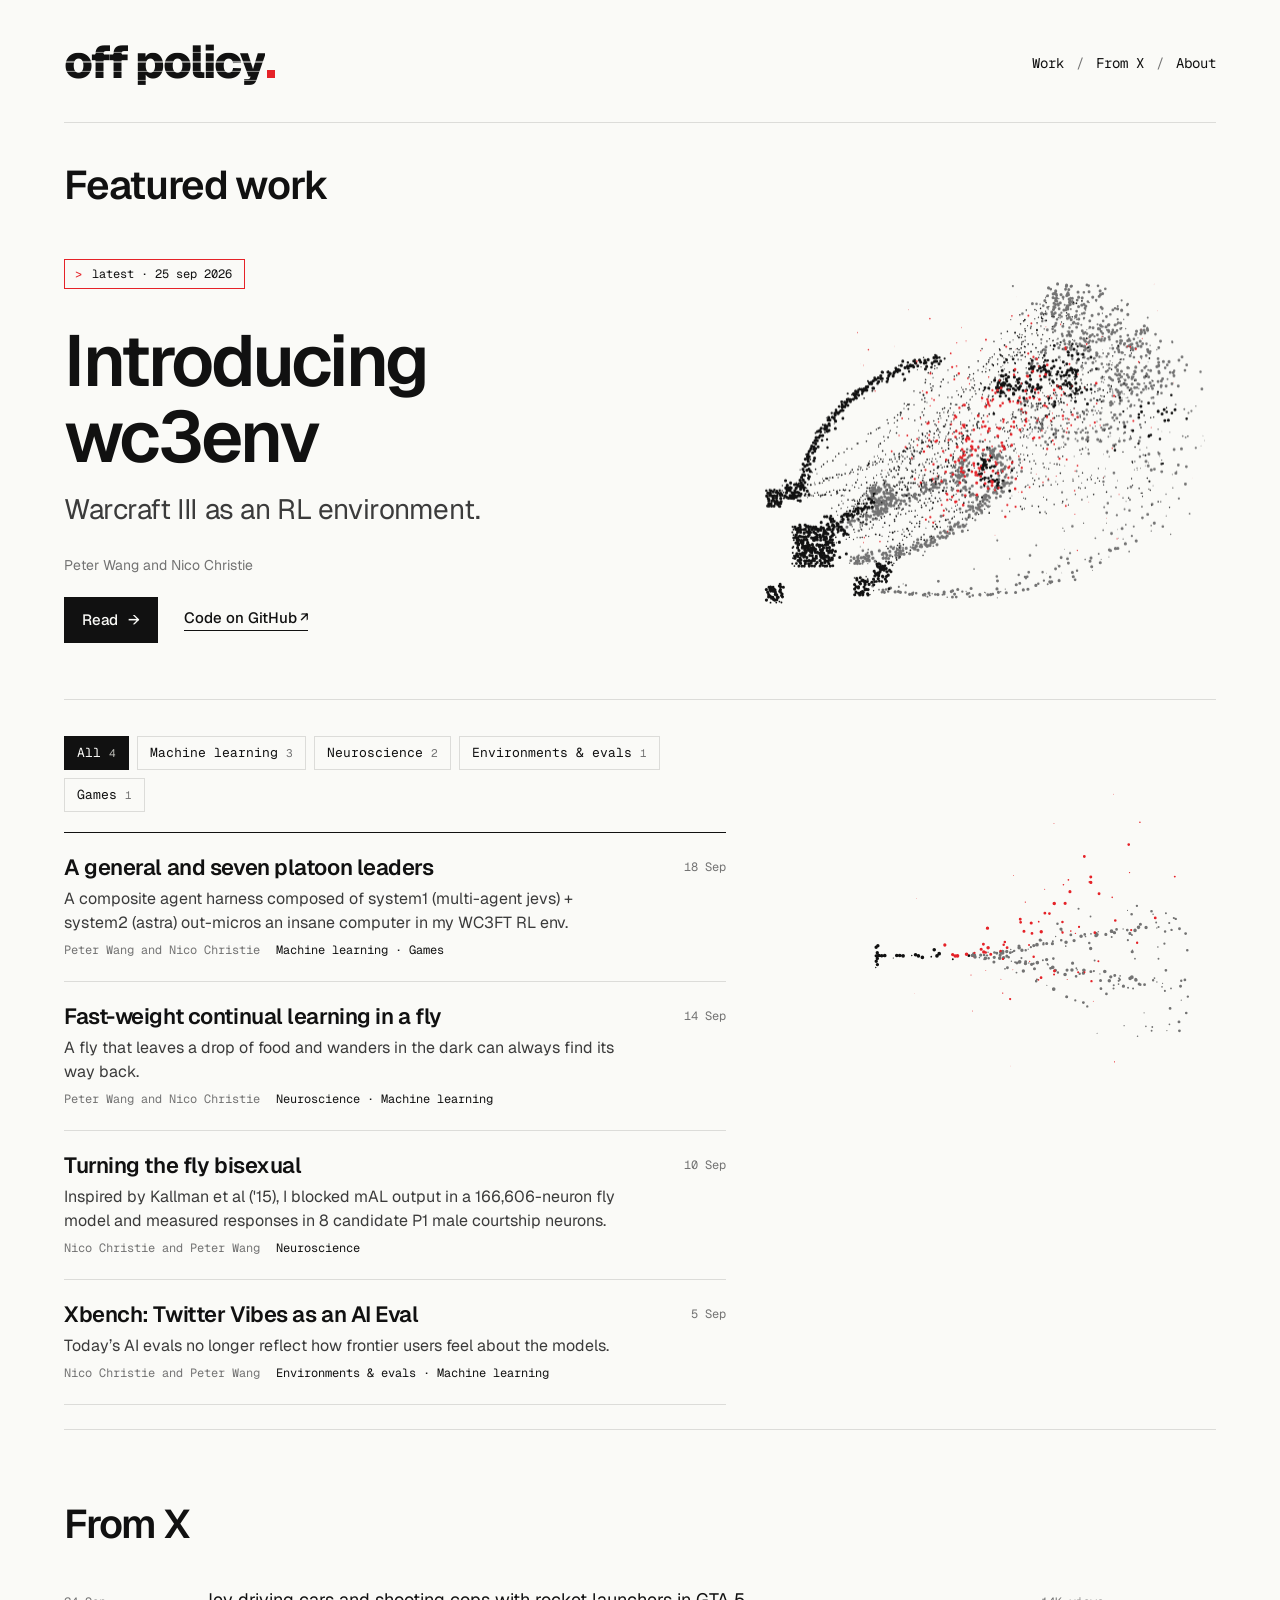
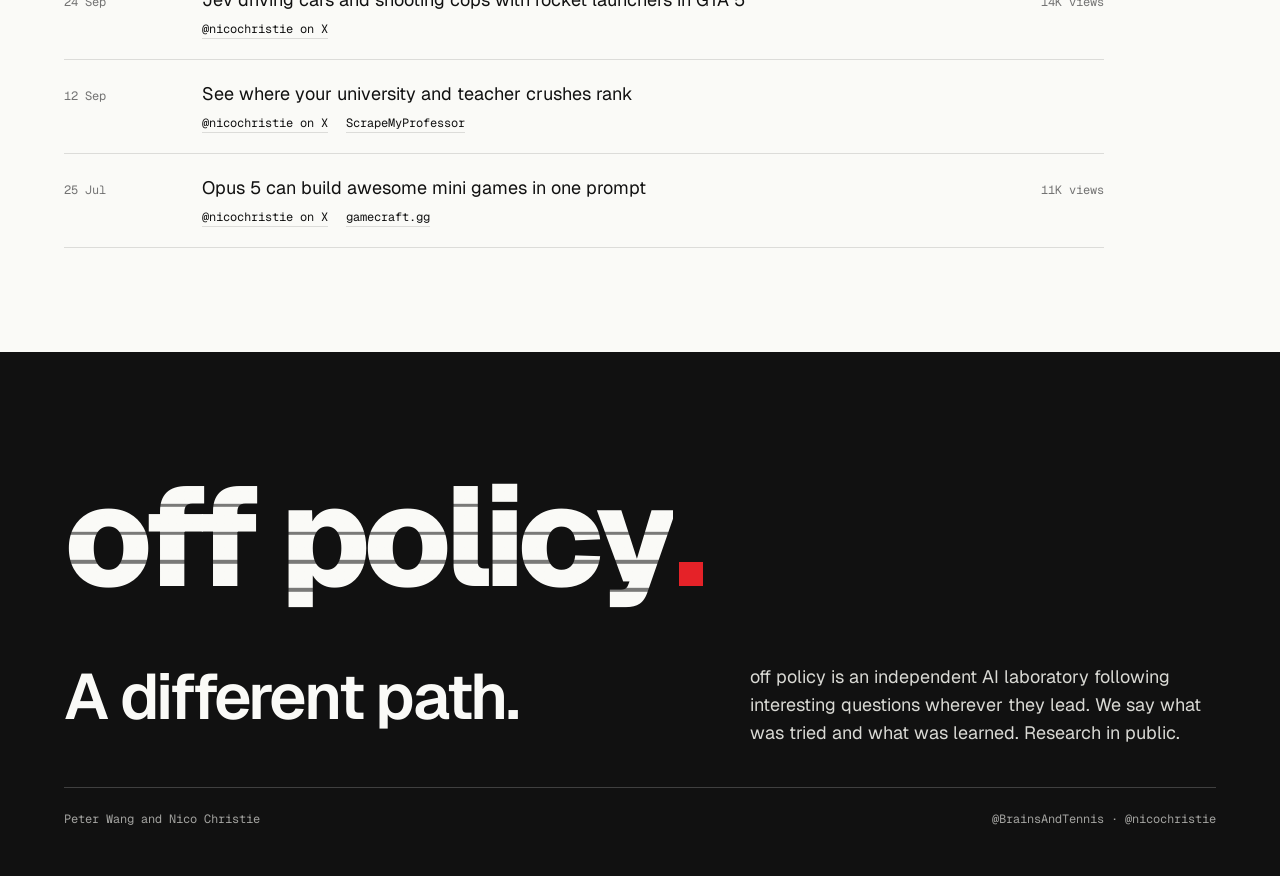
==== commit f86e80bd: "Deploy 2026-09-27T15:05Z" ====
--- a/index.html
+++ b/index.html
@@ -17,32 +17,33 @@
 <body data-page="home" data-slug="">
 <header class="top wrap">
   <a class="wordmark" href="/" aria-label="off policy, home"><span class="wm">off policy</span><span class="dot" aria-hidden="true"></span></a>
-  <nav aria-label="Site"><a href="/#writing">Writing</a><span aria-hidden="true">/</span><a href="/#x">From X</a><span aria-hidden="true">/</span><a href="/#about">About</a></nav>
+  <nav aria-label="Site"><a href="/#work">Work</a><span aria-hidden="true">/</span><a href="/#x">From X</a><span aria-hidden="true">/</span><a href="/#about">About</a></nav>
 </header>
 <main>
 
-  <section class="feature wrap" aria-labelledby="f-title">
-    <div class="f-copy">
-      <p class="ribbon"><span class="prompt" aria-hidden="true">&gt;</span><span>featured · 25 sep 2026</span></p>
-      <h1 id="f-title">Introducing wc3env</h1>
-      <p class="sub">Warcraft III as an RL environment.</p>
-      <p class="by">Peter Wang and Nico Christie</p>
-      <p class="actions"><a class="btn" href="/writing/wc3env/">Read</a><a class="link" href="https://github.com/pwang724/wc3env" target="_blank" rel="noopener noreferrer">Code on GitHub</a></p>
+  <section id="work" aria-labelledby="work-title">
+    <div class="wrap"><div class="sec-head lead"><h2 id="work-title">Featured work</h2></div></div>
+    <div class="feature wrap">
+      <div class="f-copy">
+        <p class="ribbon"><span class="prompt" aria-hidden="true">&gt;</span><span>latest · 25 sep 2026</span></p>
+        <h1 id="f-title">Introducing wc3env</h1>
+        <p class="sub">Warcraft III as an RL environment.</p>
+        <p class="by">Peter Wang and Nico Christie</p>
+        <p class="actions"><a class="btn" href="/work/wc3env/">Read</a><a class="link" href="https://github.com/pwang724/wc3env" target="_blank" rel="noopener noreferrer">Code on GitHub</a></p>
+      </div>
+      <figure class="f-art"><canvas id="featureDots" role="img" aria-label="Dot drawing of one wc3env game: our base, a cleared camp, the plan home in gray and the army's red path into the enemy towers."></canvas></figure>
     </div>
-    <figure class="f-art"><canvas id="featureDots" role="img" aria-label="Dot drawing of one wc3env game: our base, a cleared camp, the plan home in gray and the army's red path into the enemy towers."></canvas></figure>
-  </section>
-
-  <section id="writing" class="wrap" aria-labelledby="w-title">
-    <div class="sec-head"><h2 id="w-title">Writing</h2><p class="label">longer writeups, by theme</p></div>
-    <div class="shelf">
-      <div class="themes"><nav class="theme-bar" aria-label="Themes"><button type="button" class="tf" aria-pressed="true" data-filter="">All<span>3</span></button><button type="button" class="tf" aria-pressed="false" data-filter="neuro" data-art="theme" data-theme="neuro">Fruit flies &amp; neuroscience<span>2</span></button><button type="button" class="tf" aria-pressed="false" data-filter="envs" data-art="theme" data-theme="envs">Environments &amp; evals<span>1</span></button><button type="button" class="tf" aria-pressed="false" data-filter="games" data-art="theme" data-theme="games">Games<span>1</span></button><button type="button" class="tf" aria-pressed="false" data-filter="learning" data-art="theme" data-theme="learning">Learning &amp; training<span>1</span></button></nav><div class="w-list"><a class="w-row" href="/writing/wc3env/" data-art="wc3env" data-themes="envs games"><span class="t">Warcraft III as an RL environment</span><span class="d">25 Sep</span><p class="dek">So Nico and I present wc3env, an open-source gym environment for Warcraft III: The Frozen Throne.</p><span class="who">Peter Wang and Nico Christie<span class="th">Environments &amp; evals · Games</span></span></a><a class="w-row" href="/writing/fast-weights/" data-art="fast-weights" data-themes="neuro learning"><span class="t">Fast-weight continual learning in a fly</span><span class="d">14 Sep</span><p class="dek">A fly that leaves a drop of food and wanders in the dark can always find its way back.</p><span class="who">Peter Wang and Nico Christie<span class="th">Fruit flies &amp; neuroscience · Learning &amp; training</span></span></a><a class="w-row" href="/writing/bisexual-fly/" data-art="bisexual-fly" data-themes="neuro"><span class="t">I turned the fly bisexual</span><span class="d">10 Sep</span><p class="dek">Inspired by Kallman et al (&#x27;15), I blocked mAL output in a 166,606-neuron fly model and measured responses in 8 candidate P1 male courtship neurons.</p><span class="who">Nico Christie and Peter Wang<span class="th">Fruit flies &amp; neuroscience</span></span></a></div></div>
-      <div class="shelf-art" aria-hidden="true"><canvas id="shelfDots"></canvas></div>
+    <div class="wrap">
+      <div class="shelf">
+        <div class="themes"><nav class="theme-bar" aria-label="Themes"><button type="button" class="tf" aria-pressed="true" data-filter="">All<span>4</span></button><button type="button" class="tf" aria-pressed="false" data-filter="ml" data-art="theme" data-theme="ml">Machine learning<span>3</span></button><button type="button" class="tf" aria-pressed="false" data-filter="neuro" data-art="theme" data-theme="neuro">Neuroscience<span>2</span></button><button type="button" class="tf" aria-pressed="false" data-filter="envs" data-art="theme" data-theme="envs">Environments &amp; evals<span>1</span></button><button type="button" class="tf" aria-pressed="false" data-filter="games" data-art="theme" data-theme="games">Games<span>1</span></button></nav><div class="w-list"><a class="w-row" href="/work/harness/" data-art="harness" data-themes="ml games"><span class="t">A general and seven platoon leaders</span><span class="d">18 Sep</span><p class="dek">A composite agent harness composed of system1 (multi-agent jevs) + system2 (astra) out-micros an insane computer in my WC3FT RL env.</p><span class="who">Peter Wang and Nico Christie<span class="th">Machine learning · Games</span></span></a><a class="w-row" href="/work/fast-weights/" data-art="fast-weights" data-themes="neuro ml"><span class="t">Fast-weight continual learning in a fly</span><span class="d">14 Sep</span><p class="dek">A fly that leaves a drop of food and wanders in the dark can always find its way back.</p><span class="who">Peter Wang and Nico Christie<span class="th">Neuroscience · Machine learning</span></span></a><a class="w-row" href="/work/bisexual-fly/" data-art="bisexual-fly" data-themes="neuro"><span class="t">Turning the fly bisexual</span><span class="d">10 Sep</span><p class="dek">Inspired by Kallman et al (&#x27;15), I blocked mAL output in a 166,606-neuron fly model and measured responses in 8 candidate P1 male courtship neurons.</p><span class="who">Nico Christie and Peter Wang<span class="th">Neuroscience</span></span></a><a class="w-row" href="/work/xbench/" data-art="xbench" data-themes="envs ml"><span class="t">Xbench: Twitter Vibes as an AI Eval</span><span class="d">5 Sep</span><p class="dek">Today’s AI evals no longer reflect how frontier users feel about the models.</p><span class="who">Nico Christie and Peter Wang<span class="th">Environments &amp; evals · Machine learning</span></span></a></div></div>
+        <div class="shelf-art" aria-hidden="true"><canvas id="shelfDots"></canvas></div>
+      </div>
     </div>
   </section>
 
   <section id="x" class="wrap" aria-labelledby="x-title">
-    <div class="sec-head"><h2 id="x-title">From X</h2><p class="label">the posts people shared most</p></div>
-    <ol class="posts"><li class="post"><span class="d">24 Sep</span><blockquote cite="https://x.com/nicochristie/status/2103186608014991459">Jev driving cars and shooting cops with rocket launchers in GTA 5</blockquote><span class="views">14K views</span><span class="meta"><a href="https://x.com/nicochristie/status/2103186608014991459" target="_blank" rel="noopener noreferrer">@nicochristie on X</a></span></li><li class="post"><span class="d">18 Sep</span><blockquote cite="https://x.com/BrainsAndTennis/status/2100998807903482364">A composite agent harness composed of system1 (multi-agent jevs) + system2 (astra) out-micros an insane computer in my WC3FT RL env (will open-source soon)</blockquote><span class="views">185K views</span><span class="meta"><a href="https://x.com/BrainsAndTennis/status/2100998807903482364" target="_blank" rel="noopener noreferrer">@BrainsAndTennis on X</a><a href="/writing/wc3env/">Read the writeup</a></span></li><li class="post"><span class="d">14 Sep</span><blockquote cite="https://x.com/BrainsAndTennis/status/2099561733056794645">I and @nicochristie ran the fly connectome and found the group of neurons (hΔH, hΔA, hΔI and hΔG) that could allow the fly to navigate using fast synaptic weight updates, not neural activations. This is fast-weight continual learning in a fly, something current LLMs don&#x27;t do!</blockquote><span class="views">633K views</span><span class="meta"><a href="https://x.com/BrainsAndTennis/status/2099561733056794645" target="_blank" rel="noopener noreferrer">@BrainsAndTennis on X</a><a href="/writing/fast-weights/">Read the writeup</a></span></li><li class="post"><span class="d">12 Sep</span><blockquote cite="https://x.com/nicochristie/status/2098808510679322988">See where your university and teacher crushes rank</blockquote><span class="meta"><a href="https://x.com/nicochristie/status/2098808510679322988" target="_blank" rel="noopener noreferrer">@nicochristie on X</a><a href="https://nicodunks.github.io/ScrapeMyProfessor-site/" target="_blank" rel="noopener noreferrer">ScrapeMyProfessor</a></span></li><li class="post"><span class="d">10 Sep</span><blockquote cite="https://x.com/nicochristie/status/2098106823970828606">I turned the fly bisexual</blockquote><span class="views">3.2M views</span><span class="meta"><a href="https://x.com/nicochristie/status/2098106823970828606" target="_blank" rel="noopener noreferrer">@nicochristie on X</a><a href="/writing/bisexual-fly/">Read the writeup</a></span></li><li class="post"><span class="d">5 Sep</span><blockquote cite="https://x.com/nicochristie/status/2096258042199507243">Xbench: Twitter as an AI Eval</blockquote><span class="views">30K views</span><span class="meta"><a href="https://x.com/nicochristie/status/2096258042199507243" target="_blank" rel="noopener noreferrer">@nicochristie on X</a><a href="https://nicodunks.github.io/xbench/" target="_blank" rel="noopener noreferrer">Xbench</a></span></li><li class="post"><span class="d">25 Jul</span><blockquote cite="https://x.com/nicochristie/status/2081143562474041469">Opus 5 can build awesome mini games in one prompt</blockquote><span class="views">11K views</span><span class="meta"><a href="https://x.com/nicochristie/status/2081143562474041469" target="_blank" rel="noopener noreferrer">@nicochristie on X</a><a href="https://gamecraft.gg" target="_blank" rel="noopener noreferrer">gamecraft.gg</a></span></li></ol>
+    <div class="sec-head"><h2 id="x-title">From X</h2></div>
+    <ol class="posts"><li class="post"><span class="d">24 Sep</span><blockquote cite="https://x.com/nicochristie/status/2103186608014991459">Jev driving cars and shooting cops with rocket launchers in GTA 5</blockquote><span class="views">14K views</span><span class="meta"><a href="https://x.com/nicochristie/status/2103186608014991459" target="_blank" rel="noopener noreferrer">@nicochristie on X</a></span></li><li class="post"><span class="d">12 Sep</span><blockquote cite="https://x.com/nicochristie/status/2098808510679322988">See where your university and teacher crushes rank</blockquote><span class="meta"><a href="https://x.com/nicochristie/status/2098808510679322988" target="_blank" rel="noopener noreferrer">@nicochristie on X</a><a href="https://nicodunks.github.io/ScrapeMyProfessor-site/" target="_blank" rel="noopener noreferrer">ScrapeMyProfessor</a></span></li><li class="post"><span class="d">25 Jul</span><blockquote cite="https://x.com/nicochristie/status/2081143562474041469">Opus 5 can build awesome mini games in one prompt</blockquote><span class="views">11K views</span><span class="meta"><a href="https://x.com/nicochristie/status/2081143562474041469" target="_blank" rel="noopener noreferrer">@nicochristie on X</a><a href="https://gamecraft.gg" target="_blank" rel="noopener noreferrer">gamecraft.gg</a></span></li></ol>
   </section>
 
 </main>
--- a/assets/site.css
+++ b/assets/site.css
@@ -209,3 +209,15 @@
   .theme-bar::-webkit-scrollbar { display: none; }
   .tf { flex: none; }
 }
+
+/* pieces built from a thread: a pulled quote for the strategy itself */
+.prose blockquote.pull { margin: 8px 0 14px; padding: 18px 22px; border-left: 2px solid var(--signal); background: #fff; }
+.prose blockquote.pull p { margin: 0; font: 400 19px/30px var(--sans); letter-spacing: -.005em; }
+.prose .actions { margin: 6px 0 24px; }
+.prose .actions .btn { text-decoration: none; color: var(--paper); }
+/* featured work: the newest piece leads, the rest follow under the theme filters */
+#work .feature { padding-bottom: 56px; }
+#work .shelf { border-top: 1px solid var(--line); padding-top: 8px; }
+.sec-head.lead { padding-block: 40px 0; }
+#work .feature { border-top: 0; padding-top: 40px; }
+@media (max-width: 900px) { .sec-head.lead { padding-block: 28px 0; } #work .feature { padding-top: 24px; } }
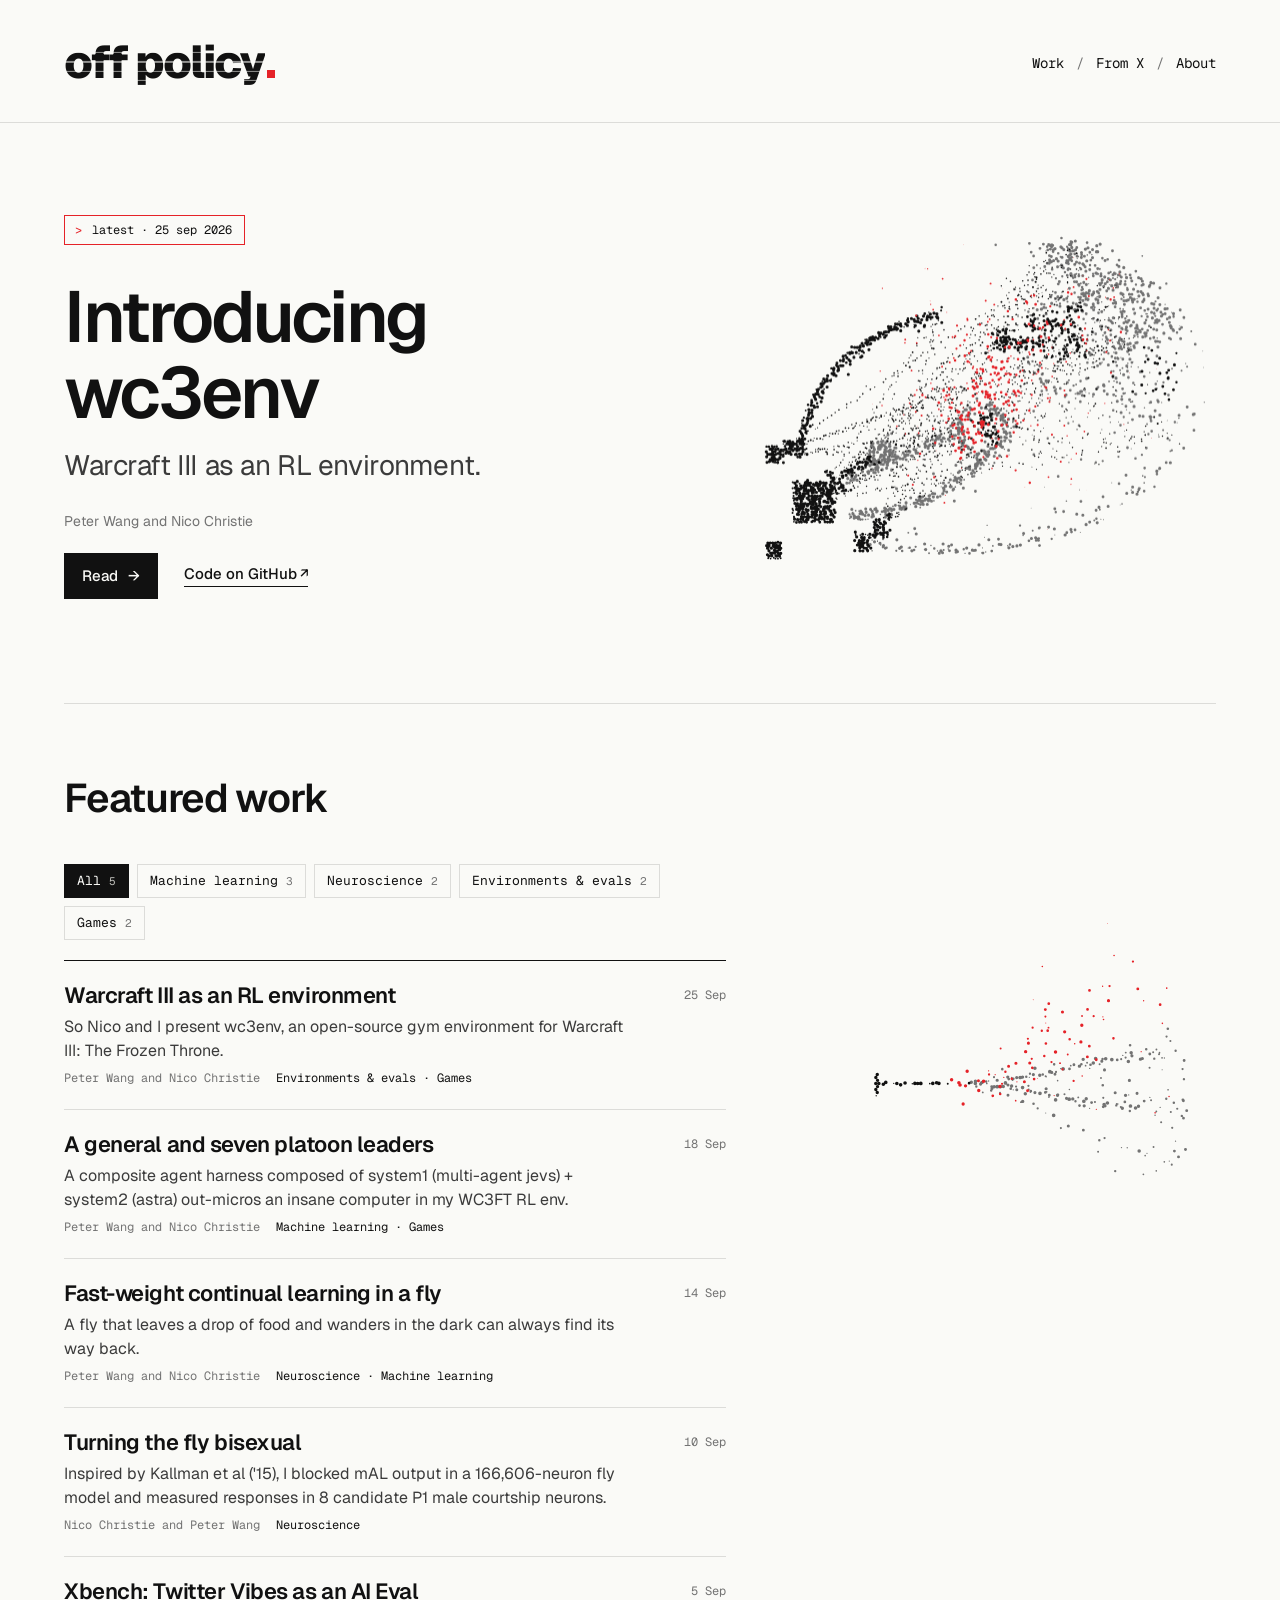
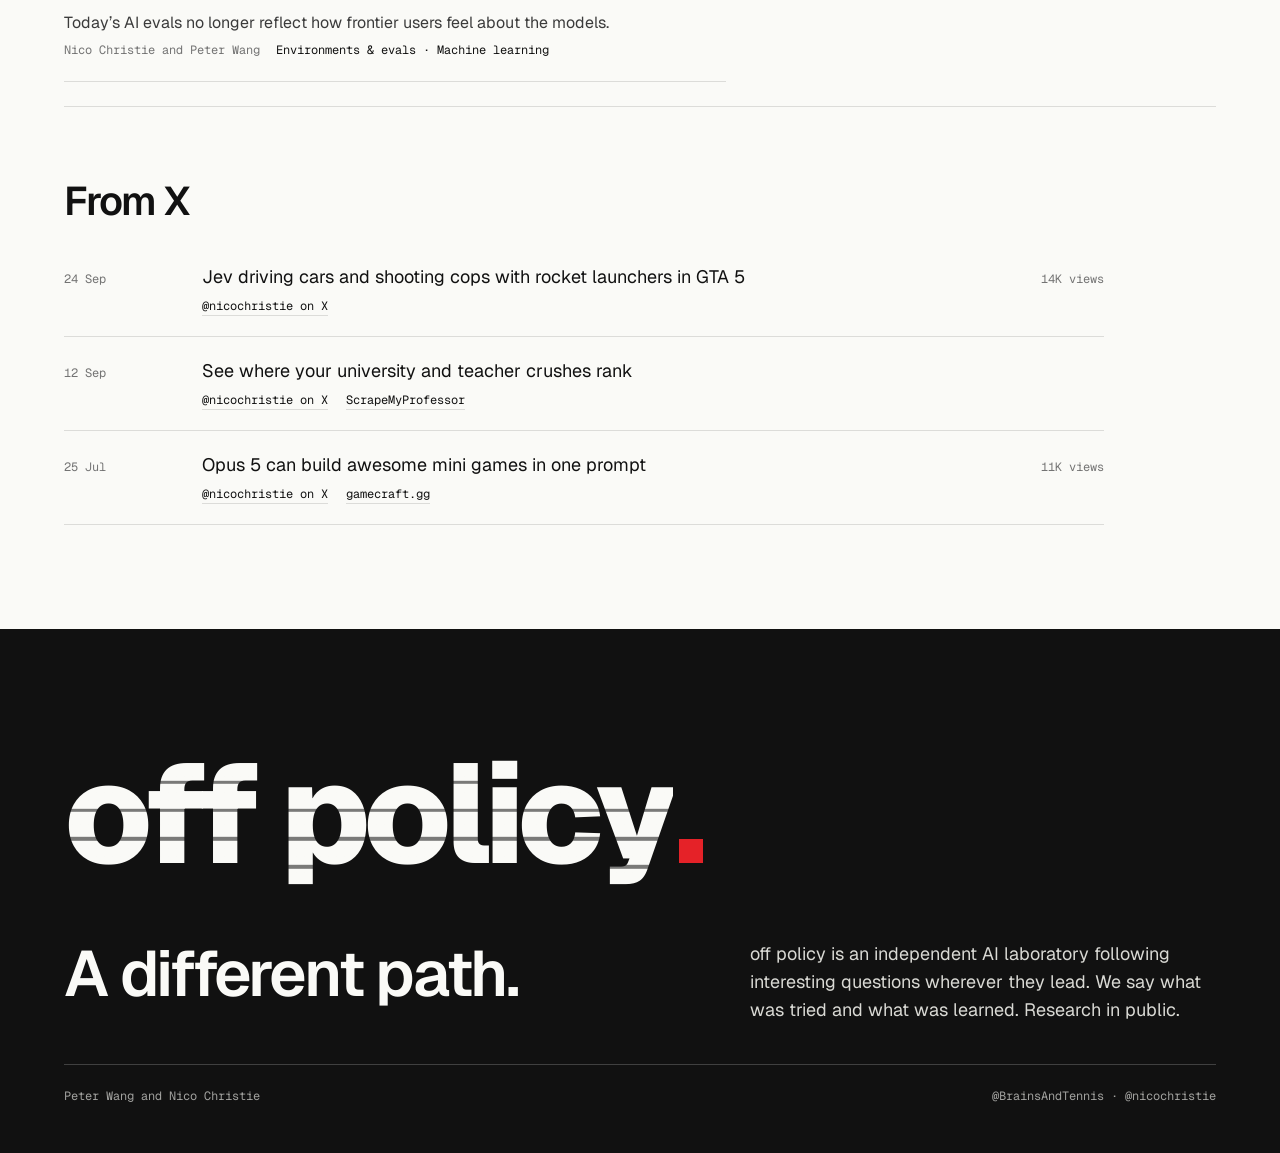
==== commit f14a077b: "Deploy 2026-09-27T15:09Z" ====
--- a/index.html
+++ b/index.html
@@ -21,9 +21,7 @@
 </header>
 <main>
 
-  <section id="work" aria-labelledby="work-title">
-    <div class="wrap"><div class="sec-head lead"><h2 id="work-title">Featured work</h2></div></div>
-    <div class="feature wrap">
+  <section class="feature wrap" aria-labelledby="f-title">
       <div class="f-copy">
         <p class="ribbon"><span class="prompt" aria-hidden="true">&gt;</span><span>latest · 25 sep 2026</span></p>
         <h1 id="f-title">Introducing wc3env</h1>
@@ -32,13 +30,14 @@
         <p class="actions"><a class="btn" href="/work/wc3env/">Read</a><a class="link" href="https://github.com/pwang724/wc3env" target="_blank" rel="noopener noreferrer">Code on GitHub</a></p>
       </div>
       <figure class="f-art"><canvas id="featureDots" role="img" aria-label="Dot drawing of one wc3env game: our base, a cleared camp, the plan home in gray and the army's red path into the enemy towers."></canvas></figure>
-    </div>
-    <div class="wrap">
+  </section>
+
+  <section id="work" class="wrap" aria-labelledby="work-title">
+    <div class="sec-head"><h2 id="work-title">Featured work</h2></div>
       <div class="shelf">
-        <div class="themes"><nav class="theme-bar" aria-label="Themes"><button type="button" class="tf" aria-pressed="true" data-filter="">All<span>4</span></button><button type="button" class="tf" aria-pressed="false" data-filter="ml" data-art="theme" data-theme="ml">Machine learning<span>3</span></button><button type="button" class="tf" aria-pressed="false" data-filter="neuro" data-art="theme" data-theme="neuro">Neuroscience<span>2</span></button><button type="button" class="tf" aria-pressed="false" data-filter="envs" data-art="theme" data-theme="envs">Environments &amp; evals<span>1</span></button><button type="button" class="tf" aria-pressed="false" data-filter="games" data-art="theme" data-theme="games">Games<span>1</span></button></nav><div class="w-list"><a class="w-row" href="/work/harness/" data-art="harness" data-themes="ml games"><span class="t">A general and seven platoon leaders</span><span class="d">18 Sep</span><p class="dek">A composite agent harness composed of system1 (multi-agent jevs) + system2 (astra) out-micros an insane computer in my WC3FT RL env.</p><span class="who">Peter Wang and Nico Christie<span class="th">Machine learning · Games</span></span></a><a class="w-row" href="/work/fast-weights/" data-art="fast-weights" data-themes="neuro ml"><span class="t">Fast-weight continual learning in a fly</span><span class="d">14 Sep</span><p class="dek">A fly that leaves a drop of food and wanders in the dark can always find its way back.</p><span class="who">Peter Wang and Nico Christie<span class="th">Neuroscience · Machine learning</span></span></a><a class="w-row" href="/work/bisexual-fly/" data-art="bisexual-fly" data-themes="neuro"><span class="t">Turning the fly bisexual</span><span class="d">10 Sep</span><p class="dek">Inspired by Kallman et al (&#x27;15), I blocked mAL output in a 166,606-neuron fly model and measured responses in 8 candidate P1 male courtship neurons.</p><span class="who">Nico Christie and Peter Wang<span class="th">Neuroscience</span></span></a><a class="w-row" href="/work/xbench/" data-art="xbench" data-themes="envs ml"><span class="t">Xbench: Twitter Vibes as an AI Eval</span><span class="d">5 Sep</span><p class="dek">Today’s AI evals no longer reflect how frontier users feel about the models.</p><span class="who">Nico Christie and Peter Wang<span class="th">Environments &amp; evals · Machine learning</span></span></a></div></div>
+        <div class="themes"><nav class="theme-bar" aria-label="Themes"><button type="button" class="tf" aria-pressed="true" data-filter="">All<span>5</span></button><button type="button" class="tf" aria-pressed="false" data-filter="ml" data-art="theme" data-theme="ml">Machine learning<span>3</span></button><button type="button" class="tf" aria-pressed="false" data-filter="neuro" data-art="theme" data-theme="neuro">Neuroscience<span>2</span></button><button type="button" class="tf" aria-pressed="false" data-filter="envs" data-art="theme" data-theme="envs">Environments &amp; evals<span>2</span></button><button type="button" class="tf" aria-pressed="false" data-filter="games" data-art="theme" data-theme="games">Games<span>2</span></button></nav><div class="w-list"><a class="w-row" href="/work/wc3env/" data-art="wc3env" data-themes="envs games"><span class="t">Warcraft III as an RL environment</span><span class="d">25 Sep</span><p class="dek">So Nico and I present wc3env, an open-source gym environment for Warcraft III: The Frozen Throne.</p><span class="who">Peter Wang and Nico Christie<span class="th">Environments &amp; evals · Games</span></span></a><a class="w-row" href="/work/harness/" data-art="harness" data-themes="ml games"><span class="t">A general and seven platoon leaders</span><span class="d">18 Sep</span><p class="dek">A composite agent harness composed of system1 (multi-agent jevs) + system2 (astra) out-micros an insane computer in my WC3FT RL env.</p><span class="who">Peter Wang and Nico Christie<span class="th">Machine learning · Games</span></span></a><a class="w-row" href="/work/fast-weights/" data-art="fast-weights" data-themes="neuro ml"><span class="t">Fast-weight continual learning in a fly</span><span class="d">14 Sep</span><p class="dek">A fly that leaves a drop of food and wanders in the dark can always find its way back.</p><span class="who">Peter Wang and Nico Christie<span class="th">Neuroscience · Machine learning</span></span></a><a class="w-row" href="/work/bisexual-fly/" data-art="bisexual-fly" data-themes="neuro"><span class="t">Turning the fly bisexual</span><span class="d">10 Sep</span><p class="dek">Inspired by Kallman et al (&#x27;15), I blocked mAL output in a 166,606-neuron fly model and measured responses in 8 candidate P1 male courtship neurons.</p><span class="who">Nico Christie and Peter Wang<span class="th">Neuroscience</span></span></a><a class="w-row" href="/work/xbench/" data-art="xbench" data-themes="envs ml"><span class="t">Xbench: Twitter Vibes as an AI Eval</span><span class="d">5 Sep</span><p class="dek">Today’s AI evals no longer reflect how frontier users feel about the models.</p><span class="who">Nico Christie and Peter Wang<span class="th">Environments &amp; evals · Machine learning</span></span></a></div></div>
         <div class="shelf-art" aria-hidden="true"><canvas id="shelfDots"></canvas></div>
       </div>
-    </div>
   </section>
 
   <section id="x" class="wrap" aria-labelledby="x-title">
--- a/assets/site.css
+++ b/assets/site.css
@@ -216,8 +216,3 @@
 .prose .actions { margin: 6px 0 24px; }
 .prose .actions .btn { text-decoration: none; color: var(--paper); }
 /* featured work: the newest piece leads, the rest follow under the theme filters */
-#work .feature { padding-bottom: 56px; }
-#work .shelf { border-top: 1px solid var(--line); padding-top: 8px; }
-.sec-head.lead { padding-block: 40px 0; }
-#work .feature { border-top: 0; padding-top: 40px; }
-@media (max-width: 900px) { .sec-head.lead { padding-block: 28px 0; } #work .feature { padding-top: 24px; } }
